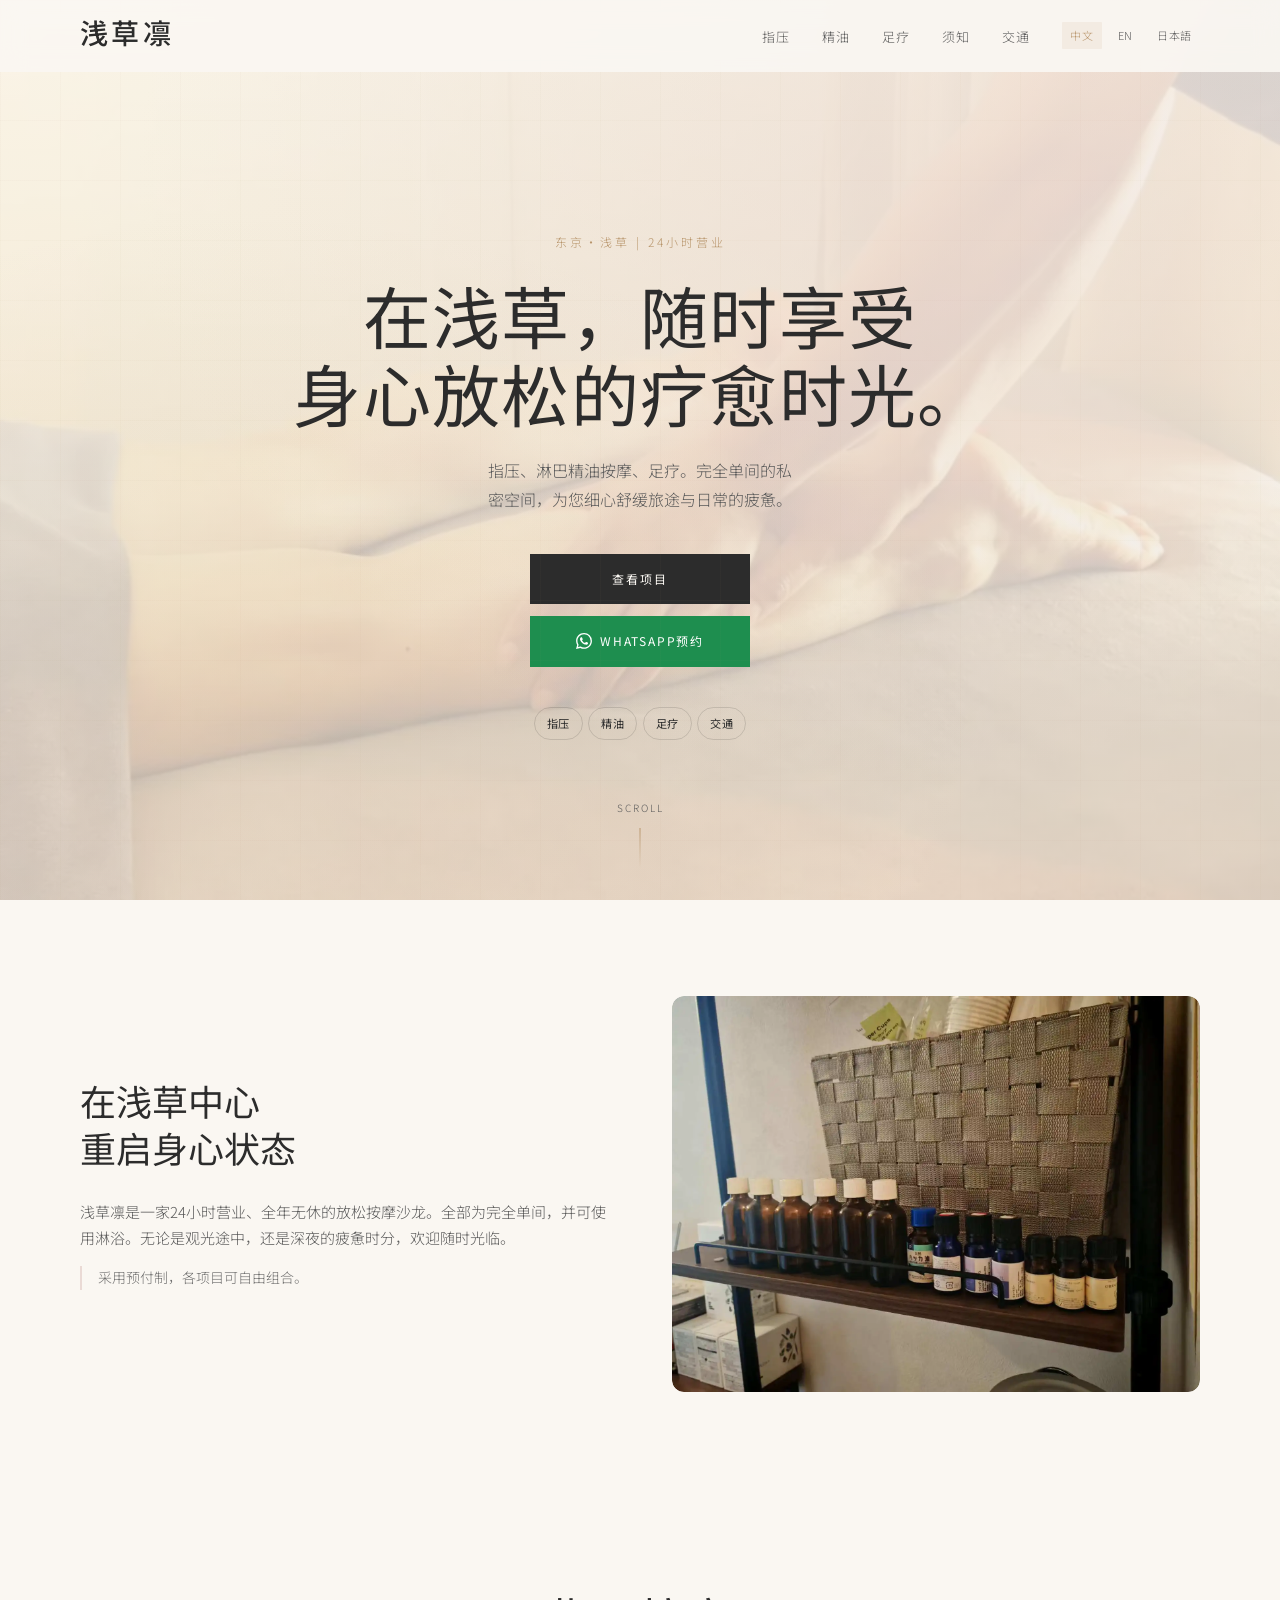
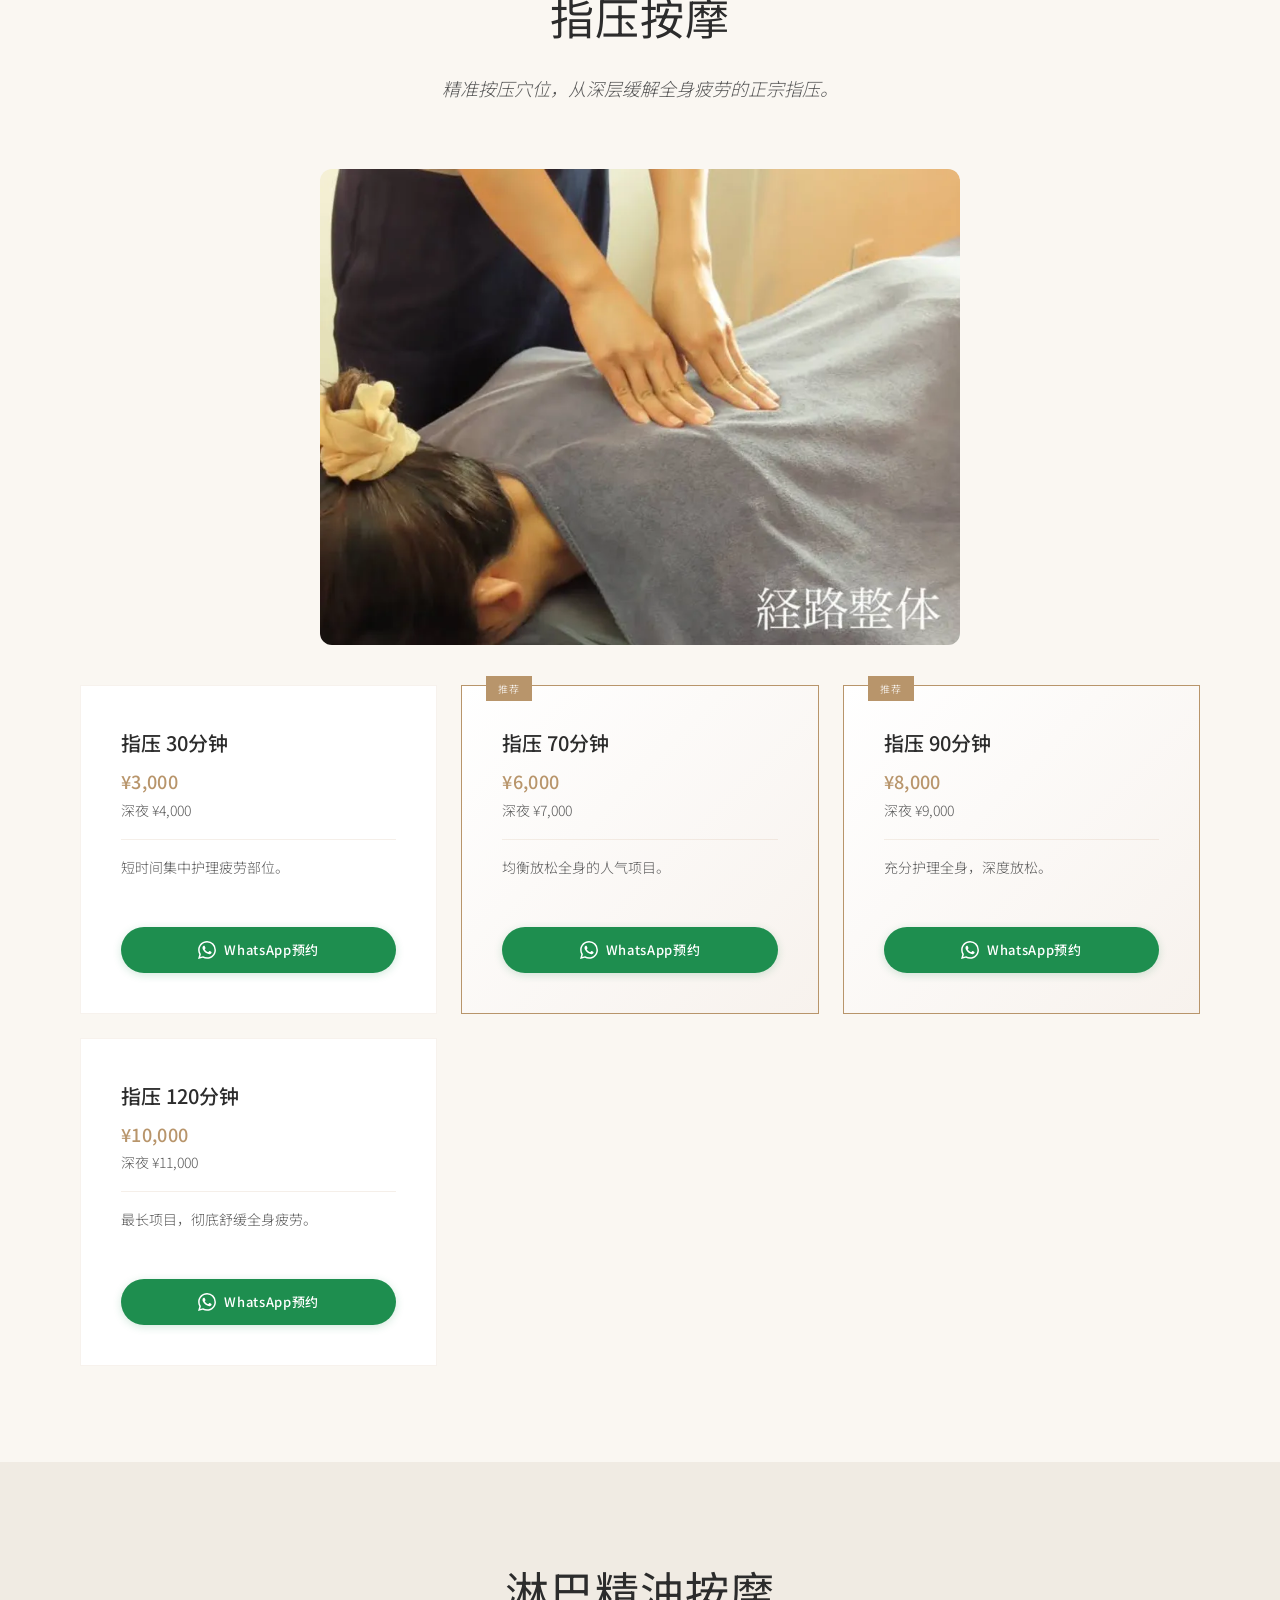
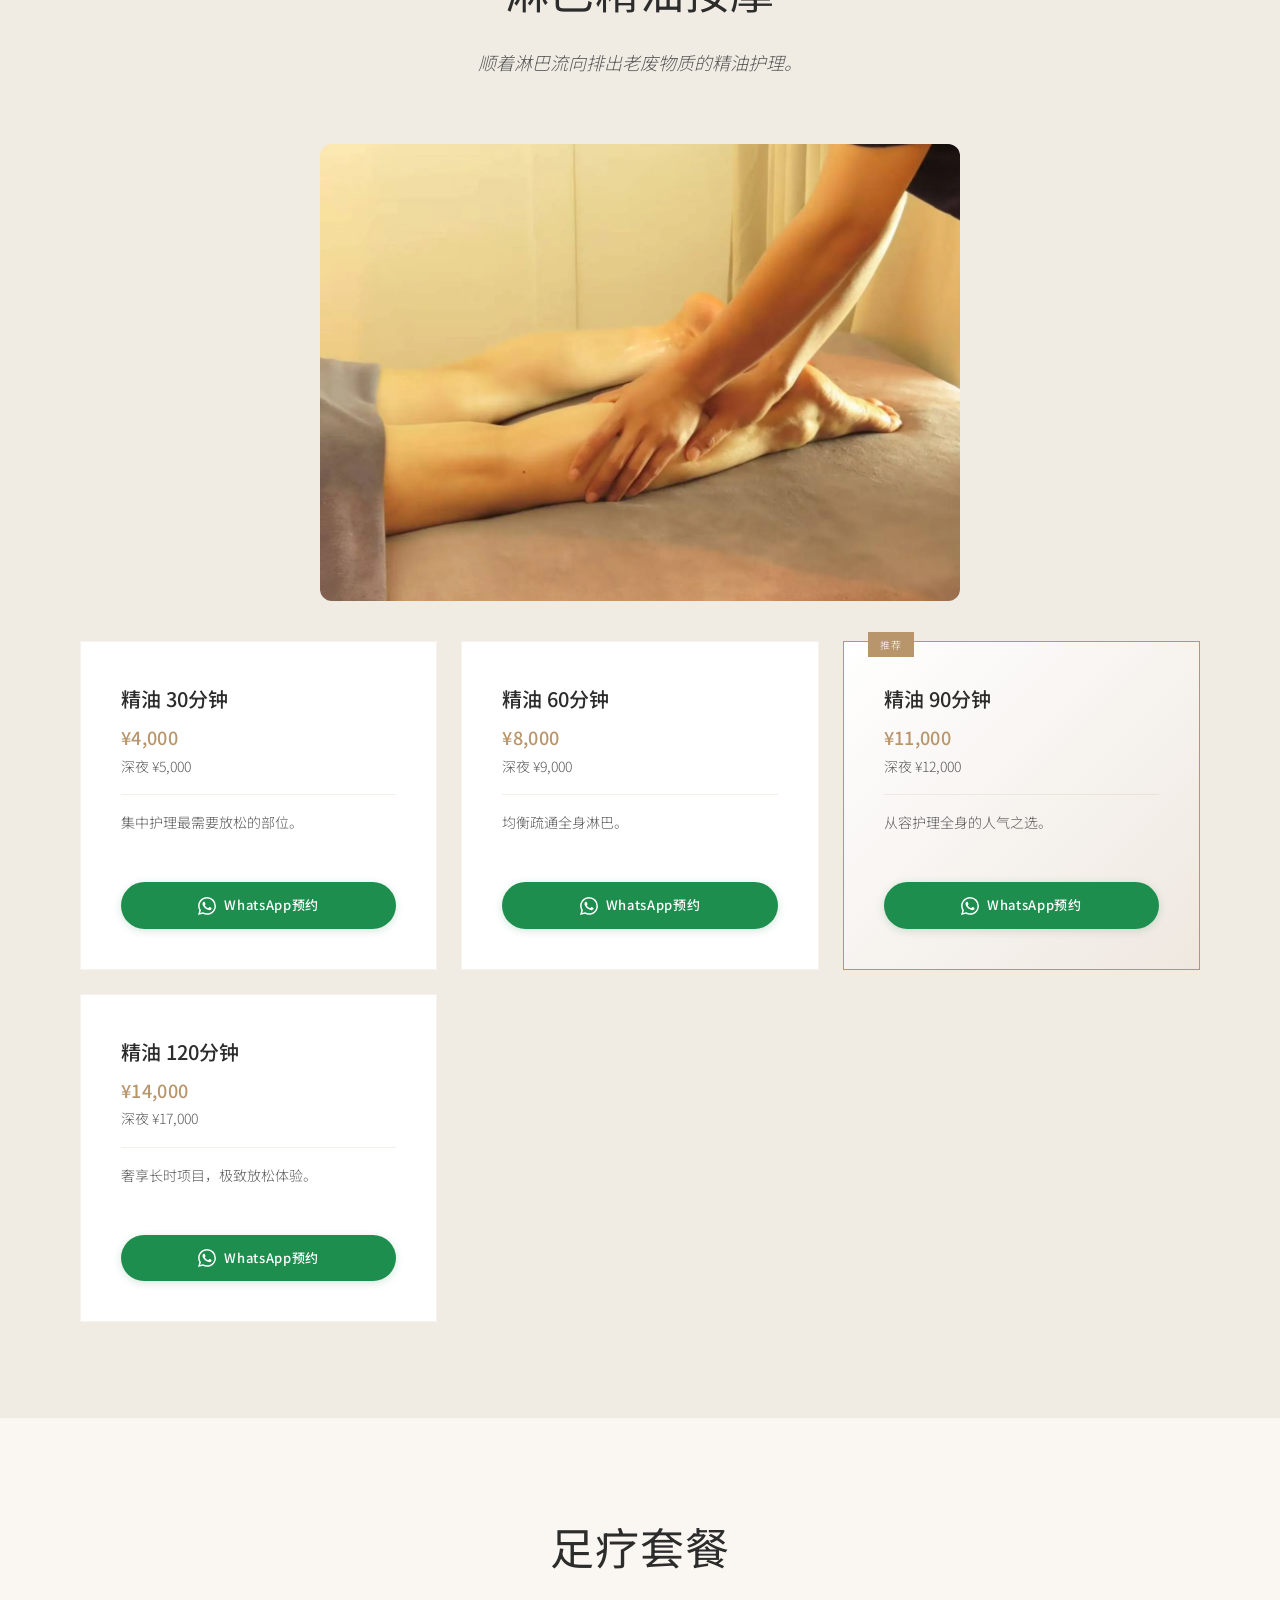
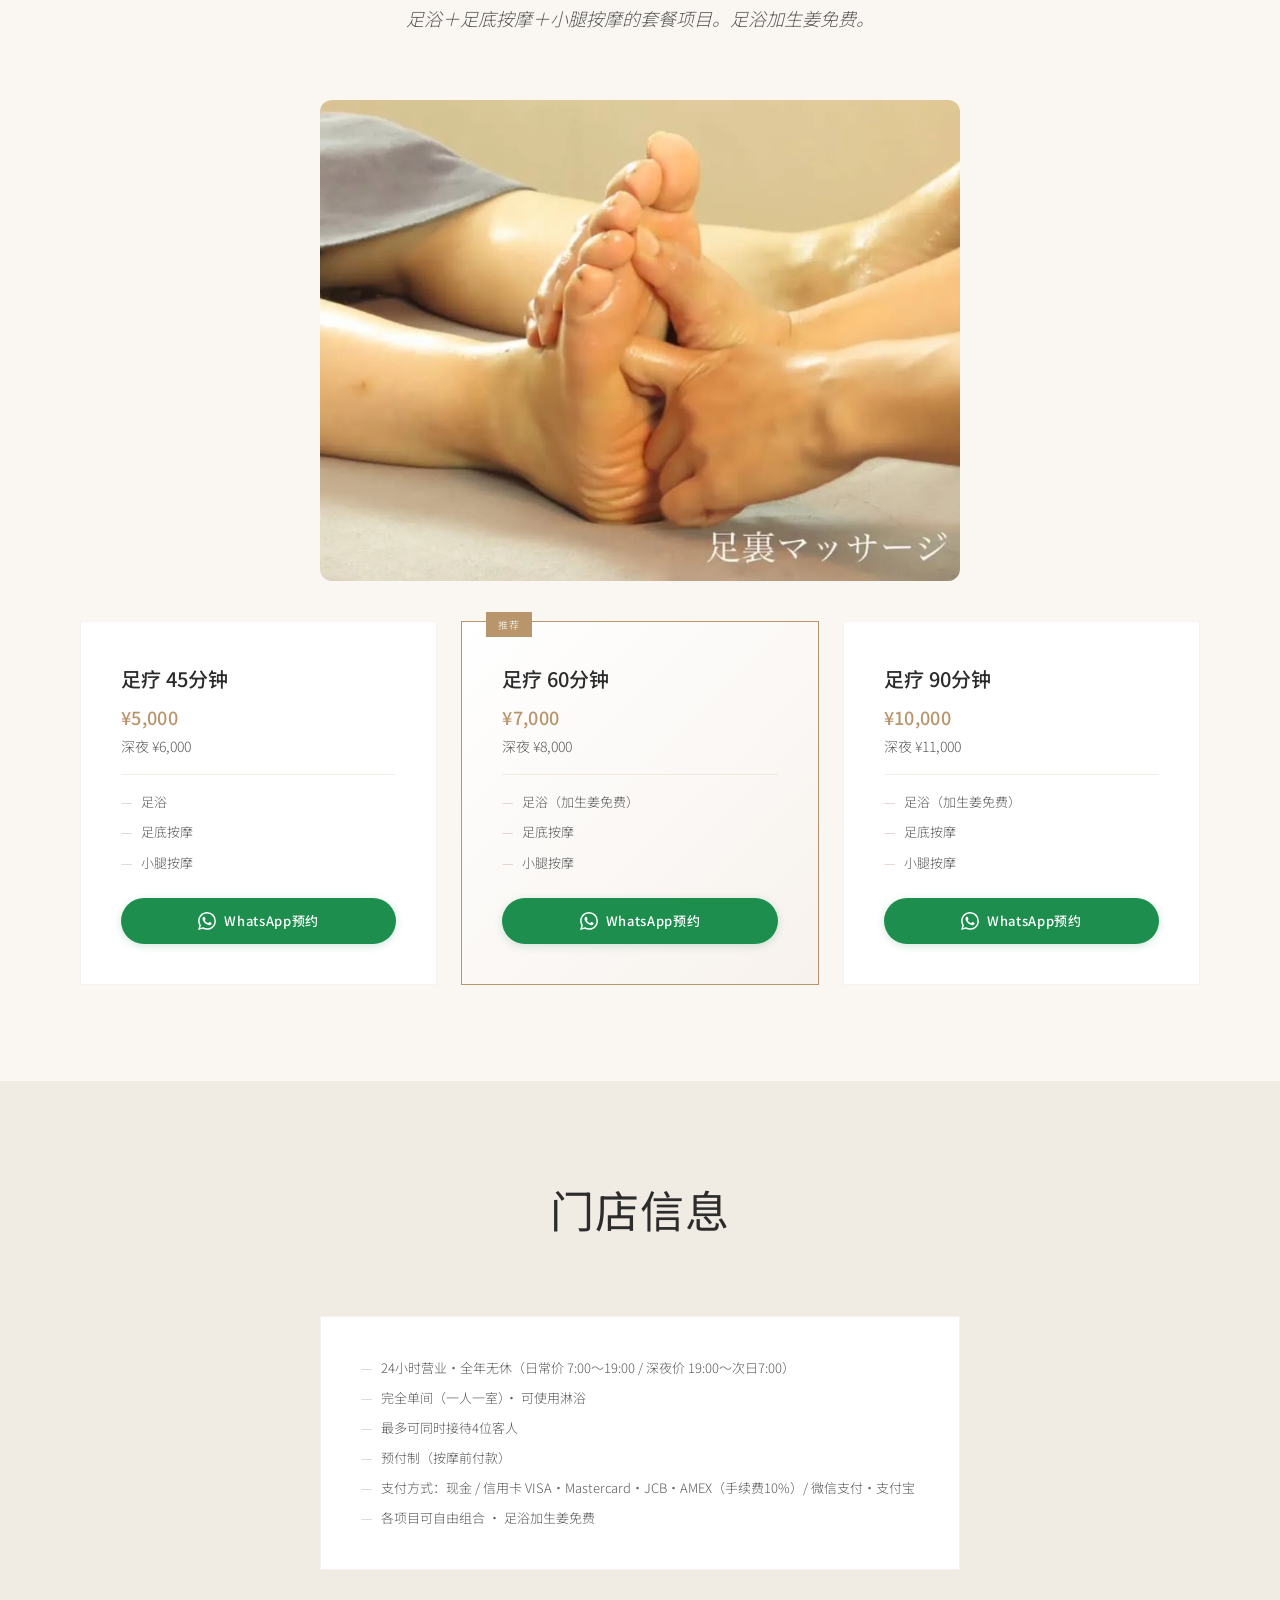
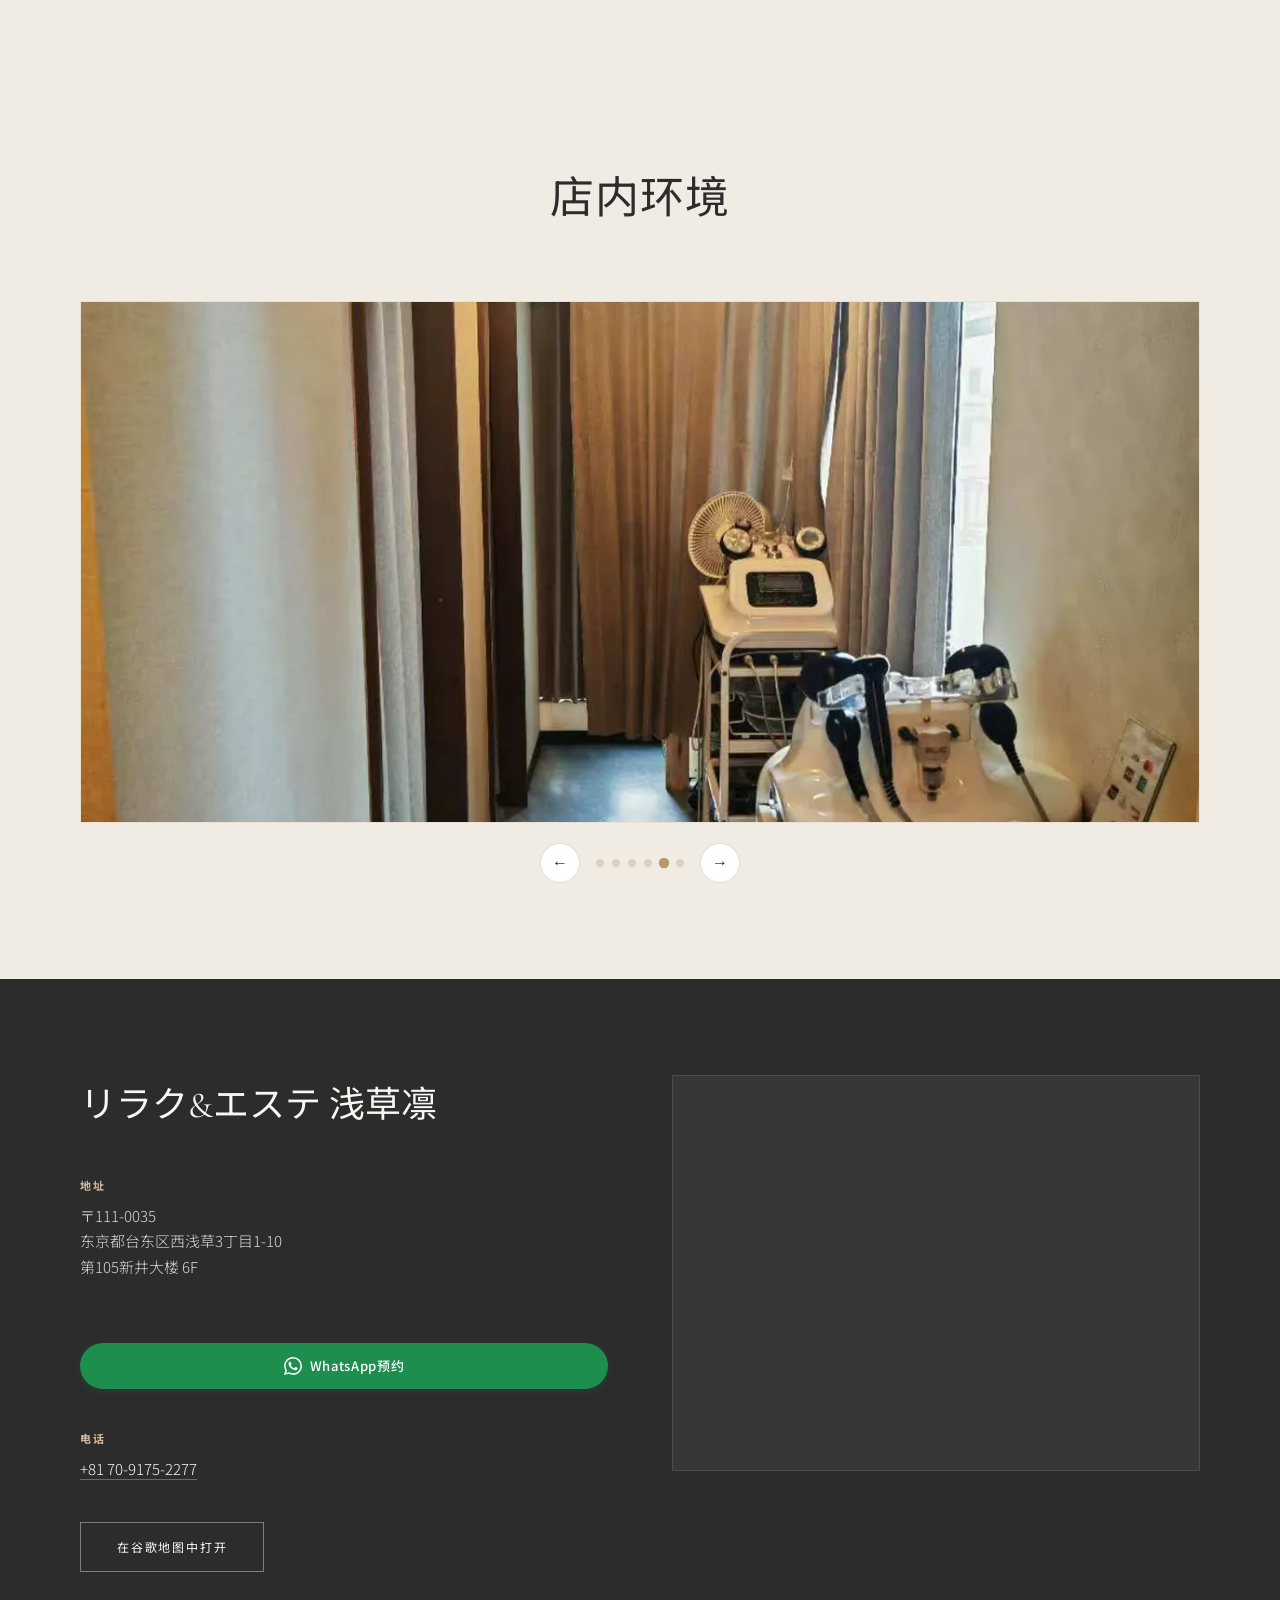
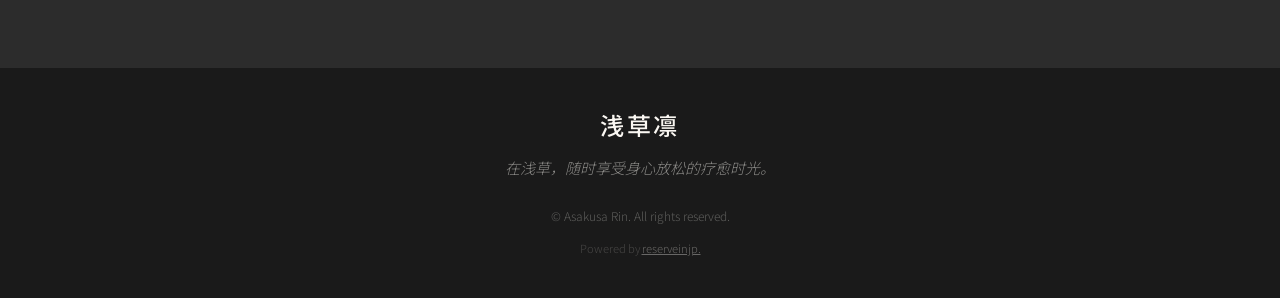
==== cn/index.html @ 01d7ff2f "Add service photos to course sections, rename gallery heading, balance text wrapping Co-Authored-By:" ====
<!DOCTYPE html>
<html lang="zh-CN">
<head>
  <meta charset="UTF-8">
  <meta name="viewport" content="width=device-width, initial-scale=1.0">
  <meta name="description" content="リラク&エステ 浅草凛 — 东京浅草24小时营业的放松按摩沙龙。指压、淋巴精油按摩、足疗。完全单间、可淋浴。">
  <title>浅草凛 | 东京浅草·24小时营业的按摩沙龙</title>
  <link rel="preconnect" href="https://fonts.googleapis.com">
  <link rel="preconnect" href="https://fonts.gstatic.com" crossorigin>
  <link href="https://fonts.googleapis.com/css2?family=Cormorant+Garamond:ital,wght@0,400;0,500;0,600;1,400&family=Noto+Sans+JP:wght@300;400;500&family=Noto+Sans+SC:wght@300;400;500&display=swap" rel="stylesheet">
  <link rel="stylesheet" href="../styles.css">
</head>
<body>
  <header class="header" id="header">
    <nav class="nav container">
      <a href="../landing.html" class="logo">浅草凛</a>
      <button class="nav-toggle" aria-label="打开菜单" aria-expanded="false">
        <span></span>
        <span></span>
      </button>
      <div class="nav-menu">
        <ul class="nav-links">
          <li><a href="#shiatsu">指压</a></li>
          <li><a href="#oil">精油</a></li>
          <li><a href="#foot">足疗</a></li>
          <li><a href="#info">须知</a></li>
          <li><a href="#visit">交通</a></li>
        </ul>
        <div class="lang-switch">
          <a href="../cn/" class="active">中文</a>
          <a href="../en/">EN</a>
          <a href="../jp/">日本語</a>
        </div>
      </div>
    </nav>
  </header>

  <main>
    <section class="hero">
      <div class="hero-carousel" id="heroCarousel">
        <div class="hero-slide active" style="background-image: url(../assets/images/service-oil.webp);"></div>
      </div>
      <div class="hero-grid-overlay"></div>
      <div class="hero-content container">
        <p class="hero-tag">东京·浅草 | 24小时营业</p>
        <h1>在浅草，随时享受<br>身心放松的疗愈时光。</h1>
        <p class="hero-sub">指压、淋巴精油按摩、足疗。完全单间的私密空间，为您细心舒缓旅途与日常的疲惫。</p>
        <div class="hero-cta">
          <a href="#shiatsu" class="btn btn-primary">查看项目</a>
          <a href="../booking.html" class="btn btn-whatsapp">
            <svg viewBox="0 0 24 24"><path d="M17.472 14.382c-.297-.149-1.758-.867-2.03-.967-.273-.099-.471-.148-.67.15-.197.297-.767.966-.94 1.164-.173.199-.347.223-.644.075-.297-.15-1.255-.463-2.39-1.475-.884-.788-1.48-1.761-1.653-2.059-.173-.297-.018-.458.13-.606.134-.133.298-.347.446-.52.149-.174.198-.298.298-.497.099-.198.05-.371-.025-.52-.075-.149-.669-1.612-.916-2.207-.242-.579-.487-.5-.669-.51-.173-.008-.371-.01-.57-.01-.198 0-.52.074-.792.372-.272.297-1.04 1.016-1.04 2.479 0 1.462 1.065 2.875 1.213 3.074.149.198 2.096 3.2 5.077 4.487.709.306 1.262.489 1.694.625.712.227 1.36.195 1.871.118.571-.085 1.758-.719 2.006-1.413.248-.694.248-1.289.173-1.413-.074-.124-.272-.198-.57-.347m-5.421 7.403h-.004a9.87 9.87 0 01-5.031-1.378l-.361-.214-3.741.982.998-3.648-.235-.374a9.86 9.86 0 01-1.51-5.26c.001-5.45 4.436-9.884 9.888-9.884 2.64 0 5.122 1.03 6.988 2.898a9.825 9.825 0 012.893 6.994c-.003 5.45-4.437 9.884-9.885 9.884m8.413-18.297A11.815 11.815 0 0012.05 0C5.495 0 .16 5.335.157 11.892c0 2.096.547 4.142 1.588 5.945L.057 24l6.305-1.654a11.882 11.882 0 005.683 1.448h.005c6.554 0 11.89-5.335 11.893-11.893a11.821 11.821 0 00-3.48-8.413Z"/></svg>
            WhatsApp预约
          </a>
        </div>
        <div class="hero-quick-nav">
          <a href="#shiatsu" class="hero-nav-pill">指压</a>
          <a href="#oil" class="hero-nav-pill">精油</a>
          <a href="#foot" class="hero-nav-pill">足疗</a>
          <a href="#visit" class="hero-nav-pill">交通</a>
        </div>
      </div>
      <div class="hero-scroll">
        <span>Scroll</span>
        <div class="scroll-line"></div>
      </div>
    </section>

    <section class="intro section">
      <div class="container intro-grid">
        <div class="intro-text">
          <h2>在浅草中心<br>重启身心状态</h2>
          <p>浅草凛是一家24小时营业、全年无休的放松按摩沙龙。全部为完全单间，并可使用淋浴。无论是观光途中，还是深夜的疲惫时分，欢迎随时光临。</p>
          <p class="intro-jp">采用预付制，各项目可自由组合。</p>
        </div>
        <div class="intro-features">
          <div class="intro-promo-image">
            <img src="../assets/images/interior-05.webp" alt="浅草凛 香薰精油" loading="lazy">
          </div>
        </div>
      </div>
    </section>

    <section class="services section" id="shiatsu">
      <div class="container">
        <header class="section-header">
          <h2>指压按摩</h2>
          <p class="section-sub">精准按压穴位，从深层缓解全身疲劳的正宗指压。</p>
        </header>
        <div class="service-photo">
          <img src="../assets/images/service-shiatsu.webp" alt="浅草凛 指压按摩" loading="lazy">
        </div>
        <div class="service-grid">
          <article class="service-card">
            <div class="service-card-header">
              <h3>指压 30分钟</h3>
              <div class="price-group">
                <p class="price">¥3,000</p>
                <p class="price-sub">深夜 ¥4,000</p>
              </div>
            </div>
            <p class="service-desc">短时间集中护理疲劳部位。</p>
            <a href="../booking.html?service=Shiatsu%2030%20min" class="btn-booking">
              <svg viewBox="0 0 24 24" width="18" height="18"><path d="M17.472 14.382c-.297-.149-1.758-.867-2.03-.967-.273-.099-.471-.148-.67.15-.197.297-.767.966-.94 1.164-.173.199-.347.223-.644.075-.297-.15-1.255-.463-2.39-1.475-.884-.788-1.48-1.761-1.653-2.059-.173-.297-.018-.458.13-.606.134-.133.298-.347.446-.52.149-.174.198-.298.298-.497.099-.198.05-.371-.025-.52-.075-.149-.669-1.612-.916-2.207-.242-.579-.487-.5-.669-.51-.173-.008-.371-.01-.57-.01-.198 0-.52.074-.792.372-.272.297-1.04 1.016-1.04 2.479 0 1.462 1.065 2.875 1.213 3.074.149.198 2.096 3.2 5.077 4.487.709.306 1.262.489 1.694.625.712.227 1.36.195 1.871.118.571-.085 1.758-.719 2.006-1.413.248-.694.248-1.289.173-1.413-.074-.124-.272-.198-.57-.347m-5.421 7.403h-.004a9.87 9.87 0 01-5.031-1.378l-.361-.214-3.741.982.998-3.648-.235-.374a9.86 9.86 0 01-1.51-5.26c.001-5.45 4.436-9.884 9.888-9.884 2.64 0 5.122 1.03 6.988 2.898a9.825 9.825 0 012.893 6.994c-.003 5.45-4.437 9.884-9.885 9.884m8.413-18.297A11.815 11.815 0 0012.05 0C5.495 0 .16 5.335.157 11.892c0 2.096.547 4.142 1.588 5.945L.057 24l6.305-1.654a11.882 11.882 0 005.683 1.448h.005c6.554 0 11.89-5.335 11.893-11.893a11.821 11.821 0 00-3.48-8.413Z" fill="currentColor"/></svg>
              WhatsApp预约
            </a>
          </article>
          <article class="service-card featured">
            <span class="badge">推荐</span>
            <div class="service-card-header">
              <h3>指压 70分钟</h3>
              <div class="price-group">
                <p class="price">¥6,000</p>
                <p class="price-sub">深夜 ¥7,000</p>
              </div>
            </div>
            <p class="service-desc">均衡放松全身的人气项目。</p>
            <a href="../booking.html?service=Shiatsu%2070%20min" class="btn-booking">
              <svg viewBox="0 0 24 24" width="18" height="18"><path d="M17.472 14.382c-.297-.149-1.758-.867-2.03-.967-.273-.099-.471-.148-.67.15-.197.297-.767.966-.94 1.164-.173.199-.347.223-.644.075-.297-.15-1.255-.463-2.39-1.475-.884-.788-1.48-1.761-1.653-2.059-.173-.297-.018-.458.13-.606.134-.133.298-.347.446-.52.149-.174.198-.298.298-.497.099-.198.05-.371-.025-.52-.075-.149-.669-1.612-.916-2.207-.242-.579-.487-.5-.669-.51-.173-.008-.371-.01-.57-.01-.198 0-.52.074-.792.372-.272.297-1.04 1.016-1.04 2.479 0 1.462 1.065 2.875 1.213 3.074.149.198 2.096 3.2 5.077 4.487.709.306 1.262.489 1.694.625.712.227 1.36.195 1.871.118.571-.085 1.758-.719 2.006-1.413.248-.694.248-1.289.173-1.413-.074-.124-.272-.198-.57-.347m-5.421 7.403h-.004a9.87 9.87 0 01-5.031-1.378l-.361-.214-3.741.982.998-3.648-.235-.374a9.86 9.86 0 01-1.51-5.26c.001-5.45 4.436-9.884 9.888-9.884 2.64 0 5.122 1.03 6.988 2.898a9.825 9.825 0 012.893 6.994c-.003 5.45-4.437 9.884-9.885 9.884m8.413-18.297A11.815 11.815 0 0012.05 0C5.495 0 .16 5.335.157 11.892c0 2.096.547 4.142 1.588 5.945L.057 24l6.305-1.654a11.882 11.882 0 005.683 1.448h.005c6.554 0 11.89-5.335 11.893-11.893a11.821 11.821 0 00-3.48-8.413Z" fill="currentColor"/></svg>
              WhatsApp预约
            </a>
          </article>
          <article class="service-card featured">
            <span class="badge">推荐</span>
            <div class="service-card-header">
              <h3>指压 90分钟</h3>
              <div class="price-group">
                <p class="price">¥8,000</p>
                <p class="price-sub">深夜 ¥9,000</p>
              </div>
            </div>
            <p class="service-desc">充分护理全身，深度放松。</p>
            <a href="../booking.html?service=Shiatsu%2090%20min" class="btn-booking">
              <svg viewBox="0 0 24 24" width="18" height="18"><path d="M17.472 14.382c-.297-.149-1.758-.867-2.03-.967-.273-.099-.471-.148-.67.15-.197.297-.767.966-.94 1.164-.173.199-.347.223-.644.075-.297-.15-1.255-.463-2.39-1.475-.884-.788-1.48-1.761-1.653-2.059-.173-.297-.018-.458.13-.606.134-.133.298-.347.446-.52.149-.174.198-.298.298-.497.099-.198.05-.371-.025-.52-.075-.149-.669-1.612-.916-2.207-.242-.579-.487-.5-.669-.51-.173-.008-.371-.01-.57-.01-.198 0-.52.074-.792.372-.272.297-1.04 1.016-1.04 2.479 0 1.462 1.065 2.875 1.213 3.074.149.198 2.096 3.2 5.077 4.487.709.306 1.262.489 1.694.625.712.227 1.36.195 1.871.118.571-.085 1.758-.719 2.006-1.413.248-.694.248-1.289.173-1.413-.074-.124-.272-.198-.57-.347m-5.421 7.403h-.004a9.87 9.87 0 01-5.031-1.378l-.361-.214-3.741.982.998-3.648-.235-.374a9.86 9.86 0 01-1.51-5.26c.001-5.45 4.436-9.884 9.888-9.884 2.64 0 5.122 1.03 6.988 2.898a9.825 9.825 0 012.893 6.994c-.003 5.45-4.437 9.884-9.885 9.884m8.413-18.297A11.815 11.815 0 0012.05 0C5.495 0 .16 5.335.157 11.892c0 2.096.547 4.142 1.588 5.945L.057 24l6.305-1.654a11.882 11.882 0 005.683 1.448h.005c6.554 0 11.89-5.335 11.893-11.893a11.821 11.821 0 00-3.48-8.413Z" fill="currentColor"/></svg>
              WhatsApp预约
            </a>
          </article>
          <article class="service-card">
            <div class="service-card-header">
              <h3>指压 120分钟</h3>
              <div class="price-group">
                <p class="price">¥10,000</p>
                <p class="price-sub">深夜 ¥11,000</p>
              </div>
            </div>
            <p class="service-desc">最长项目，彻底舒缓全身疲劳。</p>
            <a href="../booking.html?service=Shiatsu%20120%20min" class="btn-booking">
              <svg viewBox="0 0 24 24" width="18" height="18"><path d="M17.472 14.382c-.297-.149-1.758-.867-2.03-.967-.273-.099-.471-.148-.67.15-.197.297-.767.966-.94 1.164-.173.199-.347.223-.644.075-.297-.15-1.255-.463-2.39-1.475-.884-.788-1.48-1.761-1.653-2.059-.173-.297-.018-.458.13-.606.134-.133.298-.347.446-.52.149-.174.198-.298.298-.497.099-.198.05-.371-.025-.52-.075-.149-.669-1.612-.916-2.207-.242-.579-.487-.5-.669-.51-.173-.008-.371-.01-.57-.01-.198 0-.52.074-.792.372-.272.297-1.04 1.016-1.04 2.479 0 1.462 1.065 2.875 1.213 3.074.149.198 2.096 3.2 5.077 4.487.709.306 1.262.489 1.694.625.712.227 1.36.195 1.871.118.571-.085 1.758-.719 2.006-1.413.248-.694.248-1.289.173-1.413-.074-.124-.272-.198-.57-.347m-5.421 7.403h-.004a9.87 9.87 0 01-5.031-1.378l-.361-.214-3.741.982.998-3.648-.235-.374a9.86 9.86 0 01-1.51-5.26c.001-5.45 4.436-9.884 9.888-9.884 2.64 0 5.122 1.03 6.988 2.898a9.825 9.825 0 012.893 6.994c-.003 5.45-4.437 9.884-9.885 9.884m8.413-18.297A11.815 11.815 0 0012.05 0C5.495 0 .16 5.335.157 11.892c0 2.096.547 4.142 1.588 5.945L.057 24l6.305-1.654a11.882 11.882 0 005.683 1.448h.005c6.554 0 11.89-5.335 11.893-11.893a11.821 11.821 0 00-3.48-8.413Z" fill="currentColor"/></svg>
              WhatsApp预约
            </a>
          </article>
        </div>
      </div>
    </section>

    <section class="services section section-alt" id="oil">
      <div class="container">
        <header class="section-header">
          <h2>淋巴精油按摩</h2>
          <p class="section-sub">顺着淋巴流向排出老废物质的精油护理。</p>
        </header>
        <div class="service-photo">
          <img src="../assets/images/service-oil.webp" alt="浅草凛 淋巴精油按摩" loading="lazy">
        </div>
        <div class="service-grid">
          <article class="service-card">
            <div class="service-card-header">
              <h3>精油 30分钟</h3>
              <div class="price-group">
                <p class="price">¥4,000</p>
                <p class="price-sub">深夜 ¥5,000</p>
              </div>
            </div>
            <p class="service-desc">集中护理最需要放松的部位。</p>
            <a href="../booking.html?service=Lymphatic%20Oil%2030%20min" class="btn-booking">
              <svg viewBox="0 0 24 24" width="18" height="18"><path d="M17.472 14.382c-.297-.149-1.758-.867-2.03-.967-.273-.099-.471-.148-.67.15-.197.297-.767.966-.94 1.164-.173.199-.347.223-.644.075-.297-.15-1.255-.463-2.39-1.475-.884-.788-1.48-1.761-1.653-2.059-.173-.297-.018-.458.13-.606.134-.133.298-.347.446-.52.149-.174.198-.298.298-.497.099-.198.05-.371-.025-.52-.075-.149-.669-1.612-.916-2.207-.242-.579-.487-.5-.669-.51-.173-.008-.371-.01-.57-.01-.198 0-.52.074-.792.372-.272.297-1.04 1.016-1.04 2.479 0 1.462 1.065 2.875 1.213 3.074.149.198 2.096 3.2 5.077 4.487.709.306 1.262.489 1.694.625.712.227 1.36.195 1.871.118.571-.085 1.758-.719 2.006-1.413.248-.694.248-1.289.173-1.413-.074-.124-.272-.198-.57-.347m-5.421 7.403h-.004a9.87 9.87 0 01-5.031-1.378l-.361-.214-3.741.982.998-3.648-.235-.374a9.86 9.86 0 01-1.51-5.26c.001-5.45 4.436-9.884 9.888-9.884 2.64 0 5.122 1.03 6.988 2.898a9.825 9.825 0 012.893 6.994c-.003 5.45-4.437 9.884-9.885 9.884m8.413-18.297A11.815 11.815 0 0012.05 0C5.495 0 .16 5.335.157 11.892c0 2.096.547 4.142 1.588 5.945L.057 24l6.305-1.654a11.882 11.882 0 005.683 1.448h.005c6.554 0 11.89-5.335 11.893-11.893a11.821 11.821 0 00-3.48-8.413Z" fill="currentColor"/></svg>
              WhatsApp预约
            </a>
          </article>
          <article class="service-card">
            <div class="service-card-header">
              <h3>精油 60分钟</h3>
              <div class="price-group">
                <p class="price">¥8,000</p>
                <p class="price-sub">深夜 ¥9,000</p>
              </div>
            </div>
            <p class="service-desc">均衡疏通全身淋巴。</p>
            <a href="../booking.html?service=Lymphatic%20Oil%2060%20min" class="btn-booking">
              <svg viewBox="0 0 24 24" width="18" height="18"><path d="M17.472 14.382c-.297-.149-1.758-.867-2.03-.967-.273-.099-.471-.148-.67.15-.197.297-.767.966-.94 1.164-.173.199-.347.223-.644.075-.297-.15-1.255-.463-2.39-1.475-.884-.788-1.48-1.761-1.653-2.059-.173-.297-.018-.458.13-.606.134-.133.298-.347.446-.52.149-.174.198-.298.298-.497.099-.198.05-.371-.025-.52-.075-.149-.669-1.612-.916-2.207-.242-.579-.487-.5-.669-.51-.173-.008-.371-.01-.57-.01-.198 0-.52.074-.792.372-.272.297-1.04 1.016-1.04 2.479 0 1.462 1.065 2.875 1.213 3.074.149.198 2.096 3.2 5.077 4.487.709.306 1.262.489 1.694.625.712.227 1.36.195 1.871.118.571-.085 1.758-.719 2.006-1.413.248-.694.248-1.289.173-1.413-.074-.124-.272-.198-.57-.347m-5.421 7.403h-.004a9.87 9.87 0 01-5.031-1.378l-.361-.214-3.741.982.998-3.648-.235-.374a9.86 9.86 0 01-1.51-5.26c.001-5.45 4.436-9.884 9.888-9.884 2.64 0 5.122 1.03 6.988 2.898a9.825 9.825 0 012.893 6.994c-.003 5.45-4.437 9.884-9.885 9.884m8.413-18.297A11.815 11.815 0 0012.05 0C5.495 0 .16 5.335.157 11.892c0 2.096.547 4.142 1.588 5.945L.057 24l6.305-1.654a11.882 11.882 0 005.683 1.448h.005c6.554 0 11.89-5.335 11.893-11.893a11.821 11.821 0 00-3.48-8.413Z" fill="currentColor"/></svg>
              WhatsApp预约
            </a>
          </article>
          <article class="service-card featured">
            <span class="badge">推荐</span>
            <div class="service-card-header">
              <h3>精油 90分钟</h3>
              <div class="price-group">
                <p class="price">¥11,000</p>
                <p class="price-sub">深夜 ¥12,000</p>
              </div>
            </div>
            <p class="service-desc">从容护理全身的人气之选。</p>
            <a href="../booking.html?service=Lymphatic%20Oil%2090%20min" class="btn-booking">
              <svg viewBox="0 0 24 24" width="18" height="18"><path d="M17.472 14.382c-.297-.149-1.758-.867-2.03-.967-.273-.099-.471-.148-.67.15-.197.297-.767.966-.94 1.164-.173.199-.347.223-.644.075-.297-.15-1.255-.463-2.39-1.475-.884-.788-1.48-1.761-1.653-2.059-.173-.297-.018-.458.13-.606.134-.133.298-.347.446-.52.149-.174.198-.298.298-.497.099-.198.05-.371-.025-.52-.075-.149-.669-1.612-.916-2.207-.242-.579-.487-.5-.669-.51-.173-.008-.371-.01-.57-.01-.198 0-.52.074-.792.372-.272.297-1.04 1.016-1.04 2.479 0 1.462 1.065 2.875 1.213 3.074.149.198 2.096 3.2 5.077 4.487.709.306 1.262.489 1.694.625.712.227 1.36.195 1.871.118.571-.085 1.758-.719 2.006-1.413.248-.694.248-1.289.173-1.413-.074-.124-.272-.198-.57-.347m-5.421 7.403h-.004a9.87 9.87 0 01-5.031-1.378l-.361-.214-3.741.982.998-3.648-.235-.374a9.86 9.86 0 01-1.51-5.26c.001-5.45 4.436-9.884 9.888-9.884 2.64 0 5.122 1.03 6.988 2.898a9.825 9.825 0 012.893 6.994c-.003 5.45-4.437 9.884-9.885 9.884m8.413-18.297A11.815 11.815 0 0012.05 0C5.495 0 .16 5.335.157 11.892c0 2.096.547 4.142 1.588 5.945L.057 24l6.305-1.654a11.882 11.882 0 005.683 1.448h.005c6.554 0 11.89-5.335 11.893-11.893a11.821 11.821 0 00-3.48-8.413Z" fill="currentColor"/></svg>
              WhatsApp预约
            </a>
          </article>
          <article class="service-card">
            <div class="service-card-header">
              <h3>精油 120分钟</h3>
              <div class="price-group">
                <p class="price">¥14,000</p>
                <p class="price-sub">深夜 ¥17,000</p>
              </div>
            </div>
            <p class="service-desc">奢享长时项目，极致放松体验。</p>
            <a href="../booking.html?service=Lymphatic%20Oil%20120%20min" class="btn-booking">
              <svg viewBox="0 0 24 24" width="18" height="18"><path d="M17.472 14.382c-.297-.149-1.758-.867-2.03-.967-.273-.099-.471-.148-.67.15-.197.297-.767.966-.94 1.164-.173.199-.347.223-.644.075-.297-.15-1.255-.463-2.39-1.475-.884-.788-1.48-1.761-1.653-2.059-.173-.297-.018-.458.13-.606.134-.133.298-.347.446-.52.149-.174.198-.298.298-.497.099-.198.05-.371-.025-.52-.075-.149-.669-1.612-.916-2.207-.242-.579-.487-.5-.669-.51-.173-.008-.371-.01-.57-.01-.198 0-.52.074-.792.372-.272.297-1.04 1.016-1.04 2.479 0 1.462 1.065 2.875 1.213 3.074.149.198 2.096 3.2 5.077 4.487.709.306 1.262.489 1.694.625.712.227 1.36.195 1.871.118.571-.085 1.758-.719 2.006-1.413.248-.694.248-1.289.173-1.413-.074-.124-.272-.198-.57-.347m-5.421 7.403h-.004a9.87 9.87 0 01-5.031-1.378l-.361-.214-3.741.982.998-3.648-.235-.374a9.86 9.86 0 01-1.51-5.26c.001-5.45 4.436-9.884 9.888-9.884 2.64 0 5.122 1.03 6.988 2.898a9.825 9.825 0 012.893 6.994c-.003 5.45-4.437 9.884-9.885 9.884m8.413-18.297A11.815 11.815 0 0012.05 0C5.495 0 .16 5.335.157 11.892c0 2.096.547 4.142 1.588 5.945L.057 24l6.305-1.654a11.882 11.882 0 005.683 1.448h.005c6.554 0 11.89-5.335 11.893-11.893a11.821 11.821 0 00-3.48-8.413Z" fill="currentColor"/></svg>
              WhatsApp预约
            </a>
          </article>
        </div>
      </div>
    </section>

    <section class="services section" id="foot">
      <div class="container">
        <header class="section-header">
          <h2>足疗套餐</h2>
          <p class="section-sub">足浴＋足底按摩＋小腿按摩的套餐项目。足浴加生姜免费。</p>
        </header>
        <div class="service-photo">
          <img src="../assets/images/service-foot.webp" alt="浅草凛 足疗" loading="lazy">
        </div>
        <div class="service-grid">
          <article class="service-card">
            <div class="service-card-header">
              <h3>足疗 45分钟</h3>
              <div class="price-group">
                <p class="price">¥5,000</p>
                <p class="price-sub">深夜 ¥6,000</p>
              </div>
            </div>
            <ul class="includes">
              <li>足浴</li>
              <li>足底按摩</li>
              <li>小腿按摩</li>
            </ul>
            <a href="../booking.html?service=Foot%20Course%2045%20min" class="btn-booking">
              <svg viewBox="0 0 24 24" width="18" height="18"><path d="M17.472 14.382c-.297-.149-1.758-.867-2.03-.967-.273-.099-.471-.148-.67.15-.197.297-.767.966-.94 1.164-.173.199-.347.223-.644.075-.297-.15-1.255-.463-2.39-1.475-.884-.788-1.48-1.761-1.653-2.059-.173-.297-.018-.458.13-.606.134-.133.298-.347.446-.52.149-.174.198-.298.298-.497.099-.198.05-.371-.025-.52-.075-.149-.669-1.612-.916-2.207-.242-.579-.487-.5-.669-.51-.173-.008-.371-.01-.57-.01-.198 0-.52.074-.792.372-.272.297-1.04 1.016-1.04 2.479 0 1.462 1.065 2.875 1.213 3.074.149.198 2.096 3.2 5.077 4.487.709.306 1.262.489 1.694.625.712.227 1.36.195 1.871.118.571-.085 1.758-.719 2.006-1.413.248-.694.248-1.289.173-1.413-.074-.124-.272-.198-.57-.347m-5.421 7.403h-.004a9.87 9.87 0 01-5.031-1.378l-.361-.214-3.741.982.998-3.648-.235-.374a9.86 9.86 0 01-1.51-5.26c.001-5.45 4.436-9.884 9.888-9.884 2.64 0 5.122 1.03 6.988 2.898a9.825 9.825 0 012.893 6.994c-.003 5.45-4.437 9.884-9.885 9.884m8.413-18.297A11.815 11.815 0 0012.05 0C5.495 0 .16 5.335.157 11.892c0 2.096.547 4.142 1.588 5.945L.057 24l6.305-1.654a11.882 11.882 0 005.683 1.448h.005c6.554 0 11.89-5.335 11.893-11.893a11.821 11.821 0 00-3.48-8.413Z" fill="currentColor"/></svg>
              WhatsApp预约
            </a>
          </article>
          <article class="service-card featured">
            <span class="badge">推荐</span>
            <div class="service-card-header">
              <h3>足疗 60分钟</h3>
              <div class="price-group">
                <p class="price">¥7,000</p>
                <p class="price-sub">深夜 ¥8,000</p>
              </div>
            </div>
            <ul class="includes">
              <li>足浴（加生姜免费）</li>
              <li>足底按摩</li>
              <li>小腿按摩</li>
            </ul>
            <a href="../booking.html?service=Foot%20Course%2060%20min" class="btn-booking">
              <svg viewBox="0 0 24 24" width="18" height="18"><path d="M17.472 14.382c-.297-.149-1.758-.867-2.03-.967-.273-.099-.471-.148-.67.15-.197.297-.767.966-.94 1.164-.173.199-.347.223-.644.075-.297-.15-1.255-.463-2.39-1.475-.884-.788-1.48-1.761-1.653-2.059-.173-.297-.018-.458.13-.606.134-.133.298-.347.446-.52.149-.174.198-.298.298-.497.099-.198.05-.371-.025-.52-.075-.149-.669-1.612-.916-2.207-.242-.579-.487-.5-.669-.51-.173-.008-.371-.01-.57-.01-.198 0-.52.074-.792.372-.272.297-1.04 1.016-1.04 2.479 0 1.462 1.065 2.875 1.213 3.074.149.198 2.096 3.2 5.077 4.487.709.306 1.262.489 1.694.625.712.227 1.36.195 1.871.118.571-.085 1.758-.719 2.006-1.413.248-.694.248-1.289.173-1.413-.074-.124-.272-.198-.57-.347m-5.421 7.403h-.004a9.87 9.87 0 01-5.031-1.378l-.361-.214-3.741.982.998-3.648-.235-.374a9.86 9.86 0 01-1.51-5.26c.001-5.45 4.436-9.884 9.888-9.884 2.64 0 5.122 1.03 6.988 2.898a9.825 9.825 0 012.893 6.994c-.003 5.45-4.437 9.884-9.885 9.884m8.413-18.297A11.815 11.815 0 0012.05 0C5.495 0 .16 5.335.157 11.892c0 2.096.547 4.142 1.588 5.945L.057 24l6.305-1.654a11.882 11.882 0 005.683 1.448h.005c6.554 0 11.89-5.335 11.893-11.893a11.821 11.821 0 00-3.48-8.413Z" fill="currentColor"/></svg>
              WhatsApp预约
            </a>
          </article>
          <article class="service-card">
            <div class="service-card-header">
              <h3>足疗 90分钟</h3>
              <div class="price-group">
                <p class="price">¥10,000</p>
                <p class="price-sub">深夜 ¥11,000</p>
              </div>
            </div>
            <ul class="includes">
              <li>足浴（加生姜免费）</li>
              <li>足底按摩</li>
              <li>小腿按摩</li>
            </ul>
            <a href="../booking.html?service=Foot%20Course%2090%20min" class="btn-booking">
              <svg viewBox="0 0 24 24" width="18" height="18"><path d="M17.472 14.382c-.297-.149-1.758-.867-2.03-.967-.273-.099-.471-.148-.67.15-.197.297-.767.966-.94 1.164-.173.199-.347.223-.644.075-.297-.15-1.255-.463-2.39-1.475-.884-.788-1.48-1.761-1.653-2.059-.173-.297-.018-.458.13-.606.134-.133.298-.347.446-.52.149-.174.198-.298.298-.497.099-.198.05-.371-.025-.52-.075-.149-.669-1.612-.916-2.207-.242-.579-.487-.5-.669-.51-.173-.008-.371-.01-.57-.01-.198 0-.52.074-.792.372-.272.297-1.04 1.016-1.04 2.479 0 1.462 1.065 2.875 1.213 3.074.149.198 2.096 3.2 5.077 4.487.709.306 1.262.489 1.694.625.712.227 1.36.195 1.871.118.571-.085 1.758-.719 2.006-1.413.248-.694.248-1.289.173-1.413-.074-.124-.272-.198-.57-.347m-5.421 7.403h-.004a9.87 9.87 0 01-5.031-1.378l-.361-.214-3.741.982.998-3.648-.235-.374a9.86 9.86 0 01-1.51-5.26c.001-5.45 4.436-9.884 9.888-9.884 2.64 0 5.122 1.03 6.988 2.898a9.825 9.825 0 012.893 6.994c-.003 5.45-4.437 9.884-9.885 9.884m8.413-18.297A11.815 11.815 0 0012.05 0C5.495 0 .16 5.335.157 11.892c0 2.096.547 4.142 1.588 5.945L.057 24l6.305-1.654a11.882 11.882 0 005.683 1.448h.005c6.554 0 11.89-5.335 11.893-11.893a11.821 11.821 0 00-3.48-8.413Z" fill="currentColor"/></svg>
              WhatsApp预约
            </a>
          </article>
        </div>
      </div>
    </section>

    <section class="services section section-alt" id="info">
      <div class="container">
        <header class="section-header">
          <h2>门店信息</h2>
        </header>
        <article class="service-card service-card-wide">
          <ul class="includes">
            <li>24小时营业·全年无休（日常价 7:00〜19:00 / 深夜价 19:00〜次日7:00）</li>
            <li>完全单间（一人一室）· 可使用淋浴</li>
            <li>最多可同时接待4位客人</li>
            <li>预付制（按摩前付款）</li>
            <li>支付方式：现金 / 信用卡 VISA·Mastercard·JCB·AMEX（手续费10%）/ 微信支付·支付宝</li>
            <li>各项目可自由组合 · 足浴加生姜免费</li>
          </ul>
        </article>
      </div>
    </section>

    <section class="env-carousel-section" aria-label="店内环境">
      <div class="container">
        <header class="section-header">
          <h2>店内环境</h2>
        </header>
        <div class="env-carousel" id="envCarousel">
          <div class="env-carousel-track" id="envTrack">
            <div class="env-carousel-slide">
              <img src="../assets/images/interior-07.webp" alt="浅草凛 按摩床" loading="lazy">
            </div>
            <div class="env-carousel-slide">
              <img src="../assets/images/interior-01.webp" alt="浅草凛 按摩室" loading="lazy">
            </div>
            <div class="env-carousel-slide">
              <img src="../assets/images/interior-02.webp" alt="浅草凛 完全单间" loading="lazy">
            </div>
            <div class="env-carousel-slide">
              <img src="../assets/images/interior-03.webp" alt="浅草凛 等候区" loading="lazy">
            </div>
            <div class="env-carousel-slide">
              <img src="../assets/images/interior-04.webp" alt="浅草凛 店内走廊" loading="lazy">
            </div>
            <div class="env-carousel-slide">
              <img src="../assets/images/interior-05.webp" alt="浅草凛 香薰精油" loading="lazy">
            </div>
          </div>
        </div>
        <div class="env-carousel-nav">
          <button class="env-carousel-btn" id="envPrev" aria-label="上一张">&larr;</button>
          <div class="env-dots" id="envDots"></div>
          <button class="env-carousel-btn" id="envNext" aria-label="下一张">&rarr;</button>
        </div>
      </div>
    </section>

    <section class="visit section" id="visit">
      <div class="container visit-grid">
        <div class="visit-info">
          <h2>リラク&エステ 浅草凛</h2>
          <div class="visit-details">
            <div class="visit-item">
              <h4>地址</h4>
              <p>〒111-0035<br>东京都台东区西浅草3丁目1-10<br>第105新井大楼 6F</p>
            </div>
            <a href="../booking.html" class="btn-booking">
              <svg viewBox="0 0 24 24" width="18" height="18"><path d="M17.472 14.382c-.297-.149-1.758-.867-2.03-.967-.273-.099-.471-.148-.67.15-.197.297-.767.966-.94 1.164-.173.199-.347.223-.644.075-.297-.15-1.255-.463-2.39-1.475-.884-.788-1.48-1.761-1.653-2.059-.173-.297-.018-.458.13-.606.134-.133.298-.347.446-.52.149-.174.198-.298.298-.497.099-.198.05-.371-.025-.52-.075-.149-.669-1.612-.916-2.207-.242-.579-.487-.5-.669-.51-.173-.008-.371-.01-.57-.01-.198 0-.52.074-.792.372-.272.297-1.04 1.016-1.04 2.479 0 1.462 1.065 2.875 1.213 3.074.149.198 2.096 3.2 5.077 4.487.709.306 1.262.489 1.694.625.712.227 1.36.195 1.871.118.571-.085 1.758-.719 2.006-1.413.248-.694.248-1.289.173-1.413-.074-.124-.272-.198-.57-.347m-5.421 7.403h-.004a9.87 9.87 0 01-5.031-1.378l-.361-.214-3.741.982.998-3.648-.235-.374a9.86 9.86 0 01-1.51-5.26c.001-5.45 4.436-9.884 9.888-9.884 2.64 0 5.122 1.03 6.988 2.898a9.825 9.825 0 012.893 6.994c-.003 5.45-4.437 9.884-9.885 9.884m8.413-18.297A11.815 11.815 0 0012.05 0C5.495 0 .16 5.335.157 11.892c0 2.096.547 4.142 1.588 5.945L.057 24l6.305-1.654a11.882 11.882 0 005.683 1.448h.005c6.554 0 11.89-5.335 11.893-11.893a11.821 11.821 0 00-3.48-8.413Z" fill="currentColor"/></svg>
              WhatsApp预约
            </a>
            <div class="visit-item">
              <h4>电话</h4>
              <p><a href="tel:+817091752277">+81 70-9175-2277</a></p>
            </div>
          </div>
          <a href="https://maps.app.goo.gl/Jw2w2UrL9ZcUfHQM8" target="_blank" rel="noopener noreferrer" class="btn btn-outline">在谷歌地图中打开</a>
        </div>
        <div class="visit-map">
          <iframe
            title="浅草凛 地图"
            src="https://www.google.com/maps/embed?pb=!1m18!1m12!1m3!1d3239.6!2d139.7921!3d35.7141!2m3!1f0!2f0!3f0!3m2!1i1024!2i768!4f13.1!3m3!1m2!1s0x60188fb37d760c1b%3A0xad5e8c5b7a9a72e2!2z44Oq44Op44KvJuOCqOOCueODhua1heiNieWHmw!5e0!3m2!1szh-CN!2sjp!5m2!1szh-CN!2sjp"
            width="100%"
            height="100%"
            style="border:0;"
            allowfullscreen=""
            loading="lazy"
            referrerpolicy="no-referrer-when-downgrade">
          </iframe>
        </div>
      </div>
    </section>
  </main>

  <footer class="footer">
    <div class="container footer-inner">
      <span class="logo">浅草凛</span>
      <p class="footer-tagline">在浅草，随时享受身心放松的疗愈时光。</p>
      <p class="footer-copy">&copy; Asakusa Rin. All rights reserved.</p>
      <p class="footer-powered">Powered by <a href="https://reserveinjp.com/" target="_blank" rel="noopener">reserveinjp.</a></p>
    </div>
  </footer>

<button class="back-to-top" id="backToTop" aria-label="回到顶部" title="回到顶部">&uarr;</button>
  <script src="../script.js"></script>
</body>
</html>
---- styles.css ----
/* ========================================
   mooi — Japanese Beauty Salon
   ======================================== */

:root {
  --cream: #faf7f2;
  --cream-dark: #f0ebe3;
  --blush: #e8d5d0;
  --blush-deep: #d4b8b0;
  --charcoal: #2c2c2c;
  --charcoal-light: #5a5a5a;
  --gold: #b8956b;
  --gold-light: #d4b896;
  --white: #ffffff;

  --font-display: "Cormorant Garamond", "Noto Sans JP", serif;
  --font-body: "Noto Sans JP", sans-serif;

  --space-xs: 0.5rem;
  --space-sm: 1rem;
  --space-md: 1.5rem;
  --space-lg: 2.5rem;
  --space-xl: 4rem;
  --space-2xl: 6rem;

  --radius: 2px;
  --transition: 0.3s ease;
  --header-h: 72px;
}

*,
*::before,
*::after {
  box-sizing: border-box;
  margin: 0;
  padding: 0;
}

html {
  scroll-behavior: smooth;
  scroll-padding-top: var(--header-h);
}

body {
  font-family: var(--font-body);
  font-weight: 300;
  font-size: 0.9375rem;
  line-height: 1.7;
  color: var(--charcoal);
  background: var(--cream);
  -webkit-font-smoothing: antialiased;
}

img {
  max-width: 100%;
  display: block;
}

a {
  color: inherit;
  text-decoration: none;
  transition: color var(--transition);
}

ul {
  list-style: none;
}

.container {
  width: min(1120px, 92vw);
  margin-inline: auto;
}

/* ---- Header ---- */

.header {
  position: fixed;
  top: 0;
  left: 0;
  right: 0;
  z-index: 100;
  height: var(--header-h);
  background: rgba(250, 247, 242, 0.92);
  backdrop-filter: blur(12px);
  border-bottom: 1px solid transparent;
  transition: border-color var(--transition), box-shadow var(--transition);
}

.header.scrolled {
  border-color: rgba(184, 149, 107, 0.15);
  box-shadow: 0 1px 20px rgba(44, 44, 44, 0.04);
}

.nav {
  display: flex;
  align-items: center;
  justify-content: space-between;
  height: 100%;
}

.logo {
  font-family: var(--font-display);
  font-size: 1.75rem;
  font-weight: 500;
  letter-spacing: 0.12em;
  color: var(--charcoal);
}

.nav-menu {
  display: flex;
  align-items: center;
  gap: 2rem;
}

.nav-links {
  display: flex;
  gap: 2rem;
}

.lang-switch {
  display: flex;
  align-items: center;
  gap: 0.5rem;
}

.lang-switch a {
  font-size: 0.6875rem;
  letter-spacing: 0.06em;
  color: var(--charcoal-light);
  padding: 0.25rem 0.5rem;
  border-radius: 1px;
  transition: all var(--transition);
}

.lang-switch a:hover {
  color: var(--gold);
}

.lang-switch a.active {
  color: var(--gold);
  background: rgba(184, 149, 107, 0.1);
}

html[lang="zh-CN"] {
  --font-body: "SimHei", "Noto Sans SC", "Noto Sans JP", sans-serif;
  --font-display: "Cormorant Garamond", "SimHei", "Noto Sans SC", serif;
}

html[lang="zh-CN"] .logo {
  font-family: "Cormorant Garamond", "Noto Sans JP", serif;
}

.nav-links a {
  font-size: 0.8125rem;
  letter-spacing: 0.08em;
  text-transform: uppercase;
  color: var(--charcoal-light);
  position: relative;
}

.nav-links a::after {
  content: "";
  position: absolute;
  bottom: -4px;
  left: 0;
  width: 0;
  height: 1px;
  background: var(--gold);
  transition: width var(--transition);
}

.nav-links a:hover {
  color: var(--charcoal);
}

.nav-links a:hover::after {
  width: 100%;
}

.nav-toggle {
  display: none;
  flex-direction: column;
  gap: 6px;
  background: none;
  border: none;
  cursor: pointer;
  padding: 4px;
}

.nav-toggle span {
  display: block;
  width: 24px;
  height: 1px;
  background: var(--charcoal);
  transition: transform var(--transition), opacity var(--transition);
}

.nav-toggle.active span:first-child {
  transform: translateY(3.5px) rotate(45deg);
}

.nav-toggle.active span:last-child {
  transform: translateY(-3.5px) rotate(-45deg);
}

/* ---- Hero Carousel ---- */

.hero {
  position: relative;
  min-height: 100vh;
  display: flex;
  align-items: center;
  justify-content: center;
  overflow: hidden;
}

.hero-carousel {
  position: absolute;
  inset: 0;
}

.hero-slide {
  position: absolute;
  inset: 0;
  background-size: cover;
  background-position: center;
  background-repeat: no-repeat;
  opacity: 0;
  transition: opacity 1.2s ease-in-out;
}

.hero-slide.active {
  opacity: 1;
}

.hero-slide::after {
  content: "";
  position: absolute;
  inset: 0;
  background:
    radial-gradient(ellipse at 70% 20%, rgba(232, 213, 208, 0.45) 0%, transparent 60%),
    radial-gradient(ellipse at 20% 80%, rgba(184, 149, 107, 0.1) 0%, transparent 50%),
    linear-gradient(180deg, rgba(250, 247, 242, 0.85) 0%, rgba(240, 235, 227, 0.75) 100%);
}

.hero-grid-overlay {
  position: absolute;
  inset: 0;
  z-index: 1;
  pointer-events: none;
  background-image:
    linear-gradient(rgba(184, 149, 107, 0.03) 1px, transparent 1px),
    linear-gradient(90deg, rgba(184, 149, 107, 0.03) 1px, transparent 1px);
  background-size: 60px 60px;
}

.hero-dots {
  position: absolute;
  bottom: 5rem;
  left: 50%;
  transform: translateX(-50%);
  display: flex;
  gap: 0.625rem;
  z-index: 2;
}

.hero-dot {
  width: 8px;
  height: 8px;
  border-radius: 50%;
  background: rgba(184, 149, 107, 0.35);
  border: none;
  cursor: pointer;
  transition: background 0.3s ease, transform 0.3s ease;
  padding: 0;
}

.hero-dot.active {
  background: var(--gold);
  transform: scale(1.3);
}

@keyframes heroZoom {
  0% { transform: scale(1); }
  100% { transform: scale(1.08); }
}

.hero-content {
  position: relative;
  text-align: center;
  padding: calc(var(--header-h) + var(--space-xl)) var(--space-sm) var(--space-xl);
}

.hero-tag {
  font-size: 0.75rem;
  letter-spacing: 0.25em;
  text-transform: uppercase;
  color: var(--gold);
  margin-bottom: var(--space-md);
}

.hero h1 {
  font-family: var(--font-display);
  font-size: clamp(2.5rem, 6vw, 4.25rem);
  font-weight: 400;
  line-height: 1.15;
  letter-spacing: 0.02em;
  margin-bottom: var(--space-md);
}

/* CJK pages: use the body font so digits match the surrounding sans glyphs */
.hero h1:lang(ja),
.hero h1:lang(zh-CN) {
  font-family: var(--font-body);
}

/* Balance centered blurbs so the last line never holds a lone character */
.hero-sub,
.section-sub,
.hero h1,
.section-header h2 {
  text-wrap: balance;
}

.hero-sub {
  font-size: clamp(0.875rem, 2vw, 1rem);
  color: var(--charcoal-light);
  max-width: 480px;
  margin: 0 auto var(--space-lg);
  line-height: 1.8;
}

.btn {
  display: inline-block;
  padding: 0.875rem 2.25rem;
  font-family: var(--font-body);
  font-size: 0.75rem;
  font-weight: 400;
  letter-spacing: 0.15em;
  text-transform: uppercase;
  border: 1px solid transparent;
  cursor: pointer;
  transition: all var(--transition);
}

.btn-primary {
  background: var(--charcoal);
  color: var(--cream);
  border-color: var(--charcoal);
}

.btn-primary:hover {
  background: transparent;
  color: var(--charcoal);
}

.btn-outline {
  background: transparent;
  color: var(--charcoal);
  border-color: var(--charcoal);
}

.btn-outline:hover {
  background: var(--charcoal);
  color: var(--cream);
}

.hero-cta {
  display: flex;
  flex-direction: column;
  align-items: stretch;
  width: fit-content;
  margin-inline: auto;
  gap: 0.75rem;
}

.hero-cta .btn {
  min-width: 220px;
  text-align: center;
}

.btn-whatsapp {
  display: inline-flex;
  align-items: center;
  justify-content: center;
  gap: 8px;
  background: #1E8E4F;
  color: #fff;
  border-color: #1E8E4F;
}

.btn-whatsapp:hover {
  background: #20A05A;
  border-color: #20A05A;
  color: #fff;
}

.btn-whatsapp svg {
  width: 16px;
  height: 16px;
  fill: currentColor;
  flex-shrink: 0;
}

/* Hero quick nav pills */
.hero-quick-nav {
  display: flex;
  flex-wrap: nowrap;
  justify-content: center;
  gap: 0.35rem;
  margin-top: var(--space-lg);
}

.hero-nav-pill {
  display: inline-block;
  padding: 0.4rem 0.75rem;
  font-family: var(--font-body);
  font-size: 0.7rem;
  font-weight: 400;
  letter-spacing: 0.04em;
  color: var(--charcoal);
  background: transparent;
  border: 1px solid rgba(0,0,0,0.12);
  border-radius: 999px;
  text-decoration: none;
  transition: all var(--transition);
  white-space: nowrap;
}

.hero-nav-pill:hover {
  background: var(--charcoal);
  color: var(--cream);
  border-color: var(--charcoal);
}

.hero-scroll {
  position: absolute;
  bottom: 2rem;
  left: 50%;
  transform: translateX(-50%);
  display: flex;
  flex-direction: column;
  align-items: center;
  gap: 0.75rem;
}

.hero-scroll span {
  font-size: 0.625rem;
  letter-spacing: 0.2em;
  text-transform: uppercase;
  color: var(--charcoal-light);
}

.scroll-line {
  width: 1px;
  height: 40px;
  background: linear-gradient(to bottom, var(--gold), transparent);
  animation: scrollPulse 2s ease-in-out infinite;
}

@keyframes scrollPulse {
  0%, 100% { opacity: 0.3; transform: scaleY(0.6); }
  50% { opacity: 1; transform: scaleY(1); }
}

/* ---- Sections ---- */

.section {
  padding: var(--space-2xl) 0;
}

.section-alt {
  background: var(--cream-dark);
}

.section-label {
  font-size: 0.75rem;
  letter-spacing: 0.2em;
  text-transform: uppercase;
  color: var(--gold);
  margin-bottom: var(--space-sm);
}

.section-header {
  text-align: center;
  margin-bottom: var(--space-xl);
}

.section-header h2 {
  font-family: var(--font-display);
  font-size: clamp(2rem, 4vw, 2.75rem);
  font-weight: 400;
  letter-spacing: 0.02em;
}

.section-sub {
  margin-top: var(--space-sm);
  color: var(--charcoal-light);
  font-style: italic;
  font-family: var(--font-display);
  font-size: 1.125rem;
}

/* ---- Intro ---- */

.intro-grid {
  display: grid;
  grid-template-columns: 1fr 1fr;
  gap: var(--space-xl);
  align-items: center;
}

.intro-text h2 {
  font-family: var(--font-display);
  font-size: clamp(1.75rem, 3vw, 2.25rem);
  font-weight: 400;
  line-height: 1.3;
  margin-bottom: var(--space-md);
}

.intro-text p {
  color: var(--charcoal-light);
  margin-bottom: var(--space-sm);
}

.intro-jp {
  font-size: 0.875rem;
  color: var(--charcoal-light);
  opacity: 0.85;
  padding-left: var(--space-sm);
  border-left: 2px solid var(--blush);
}

.intro-features {
  display: flex;
  flex-direction: column;
  gap: var(--space-md);
}

.feature {
  display: flex;
  align-items: baseline;
  gap: var(--space-md);
  padding: var(--space-md) var(--space-lg);
  background: var(--white);
  border-left: 3px solid var(--gold);
}

.feature-num {
  font-family: var(--font-display);
  font-size: 2.5rem;
  font-weight: 400;
  color: var(--gold);
  line-height: 1;
}

.feature-label {
  font-size: 0.8125rem;
  letter-spacing: 0.06em;
  color: var(--charcoal-light);
}

.intro-promo-image {
  width: 100%;
  border-radius: 12px;
  overflow: hidden;
}

.intro-promo-image img {
  width: 100%;
  height: auto;
  display: block;
  border-radius: 12px;
  transition: transform 0.6s ease;
}

.intro-promo-image img:hover {
  transform: scale(1.02);
}

/* ---- Environment Carousel ---- */

.env-carousel-section {
  padding: var(--space-2xl) 0;
  background: var(--cream-dark);
}

.env-carousel {
  position: relative;
  overflow: hidden;
  border: 1px solid rgba(184, 149, 107, 0.12);
}

.env-carousel-track {
  display: flex;
  transition: transform 0.6s ease;
}

.env-carousel-slide {
  min-width: 100%;
  aspect-ratio: 16 / 9;
  max-height: 520px;
}

.env-carousel-slide img {
  width: 100%;
  height: 100%;
  object-fit: cover;
}

.env-carousel-nav {
  display: flex;
  align-items: center;
  justify-content: center;
  gap: 1rem;
  margin-top: 1.25rem;
}

.env-carousel-btn {
  width: 40px;
  height: 40px;
  border-radius: 50%;
  border: 1px solid rgba(184, 149, 107, 0.3);
  background: var(--white);
  color: var(--charcoal);
  font-size: 1rem;
  cursor: pointer;
  display: flex;
  align-items: center;
  justify-content: center;
  transition: all 0.3s ease;
}

.env-carousel-btn:hover {
  background: var(--gold);
  color: var(--white);
  border-color: var(--gold);
}

.env-dots {
  display: flex;
  gap: 0.5rem;
}

.env-dot {
  width: 8px;
  height: 8px;
  border-radius: 50%;
  background: rgba(184, 149, 107, 0.3);
  border: none;
  cursor: pointer;
  padding: 0;
  transition: background 0.3s ease, transform 0.3s ease;
}

.env-dot.active {
  background: var(--gold);
  transform: scale(1.3);
}

/* ---- Service Cards ---- */

.service-grid {
  display: grid;
  grid-template-columns: repeat(3, 1fr);
  gap: var(--space-md);
}

.service-grid-2 {
  grid-template-columns: repeat(2, 1fr);
  max-width: 760px;
  margin-inline: auto;
}

.service-card {
  position: relative;
  background: var(--white);
  padding: var(--space-lg);
  border: 1px solid rgba(184, 149, 107, 0.12);
  transition: transform var(--transition), box-shadow var(--transition);
}

.service-card:hover {
  transform: translateY(-4px);
  box-shadow: 0 12px 40px rgba(44, 44, 44, 0.06);
}

.service-card.featured {
  border-color: var(--gold);
  background: linear-gradient(135deg, var(--white) 0%, rgba(232, 213, 208, 0.15) 100%);
}

.badge {
  position: absolute;
  top: -0.625rem;
  left: var(--space-md);
  background: var(--gold);
  color: var(--white);
  font-size: 0.625rem;
  letter-spacing: 0.1em;
  text-transform: uppercase;
  padding: 0.25rem 0.75rem;
}

.service-card-header {
  margin-bottom: var(--space-sm);
  padding-bottom: var(--space-sm);
  border-bottom: 1px solid rgba(184, 149, 107, 0.15);
}

.service-card-header h3 {
  font-family: var(--font-body);
  font-size: 1.25rem;
  font-weight: 500;
  margin-bottom: 0.375rem;
}

.price {
  font-family: var(--font-body);
  font-weight: 500;
  font-size: 1.125rem;
  color: var(--gold);
  letter-spacing: 0.02em;
}

.price-sub {
  font-family: var(--font-body);
  font-size: 0.875rem;
  color: var(--charcoal-light);
  margin-top: 0.125rem;
}

.price-group .price {
  margin-bottom: 0;
}

.service-desc {
  font-size: 0.875rem;
  color: var(--charcoal-light);
  margin-bottom: var(--space-md);
  line-height: 1.65;
}

.includes {
  display: flex;
  flex-direction: column;
  gap: 0.5rem;
}

.includes li {
  font-size: 0.8125rem;
  color: var(--charcoal-light);
  padding-left: 1.25rem;
  position: relative;
}

.includes li::before {
  content: "—";
  position: absolute;
  left: 0;
  color: var(--blush-deep);
}

.includes li.gift {
  color: var(--gold);
  font-weight: 400;
}

.includes li.gift::before {
  content: "★";
  color: var(--gold);
}

.includes-inline {
  flex-direction: row;
  flex-wrap: wrap;
  gap: 0.5rem 1.5rem;
}

.subsection {
  margin-top: var(--space-xl);
}

.subsection-title {
  font-family: var(--font-display);
  font-size: 1.5rem;
  font-weight: 400;
  text-align: center;
  margin-bottom: var(--space-md);
  color: var(--charcoal-light);
}

.service-card-wide {
  max-width: 640px;
  margin-inline: auto;
}

.service-photo {
  max-width: 640px;
  margin: 0 auto var(--space-lg);
  border-radius: 12px;
  overflow: hidden;
}

.service-photo img {
  width: 100%;
  height: auto;
  display: block;
}

/* ---- Visit ---- */

.visit {
  background: var(--charcoal);
  color: var(--cream);
}

.visit .section-label {
  color: var(--gold-light);
}

.visit h2 {
  font-family: var(--font-display);
  font-size: clamp(1.75rem, 3vw, 2.25rem);
  font-weight: 400;
  margin-bottom: var(--space-lg);
}

.visit-grid {
  display: grid;
  grid-template-columns: 1fr 1fr;
  gap: var(--space-xl);
  align-items: start;
  min-width: 0;
}

.visit-grid > * {
  min-width: 0;
}

.visit-details {
  display: flex;
  flex-direction: column;
  gap: var(--space-lg);
  margin-bottom: var(--space-lg);
}

.visit-item h4 {
  font-size: 0.6875rem;
  letter-spacing: 0.15em;
  text-transform: uppercase;
  color: var(--gold-light);
  margin-bottom: 0.5rem;
}

.visit-item p {
  font-size: 0.9375rem;
  line-height: 1.7;
  color: rgba(250, 247, 242, 0.85);
}

.visit-en {
  font-size: 0.8125rem !important;
  opacity: 0.6;
  margin-top: 0.375rem;
}

.visit-item a {
  color: var(--cream);
  border-bottom: 1px solid rgba(250, 247, 242, 0.3);
}

.visit-item a:hover {
  color: var(--gold-light);
  border-color: var(--gold-light);
}

.visit .btn-outline {
  color: var(--cream);
  border-color: rgba(250, 247, 242, 0.4);
}

.visit .btn-outline:hover {
  background: var(--cream);
  color: var(--charcoal);
  border-color: var(--cream);
}

.visit-map {
  aspect-ratio: 4 / 3;
  min-height: 320px;
  max-width: 100%;
  overflow: hidden;
  background: rgba(250, 247, 242, 0.05);
  border: 1px solid rgba(250, 247, 242, 0.1);
}

.visit-map iframe {
  width: 100%;
  height: 100%;
  filter: grayscale(30%) contrast(1.05);
}

/* ---- Footer ---- */

.footer {
  padding: var(--space-lg) 0;
  background: #1a1a1a;
  text-align: center;
}

.footer-inner {
  display: flex;
  flex-direction: column;
  align-items: center;
  gap: var(--space-xs);
}

.footer .logo {
  color: var(--cream);
  font-size: 1.5rem;
}

.footer-tagline {
  font-family: var(--font-display);
  font-style: italic;
  font-size: 0.9375rem;
  color: rgba(250, 247, 242, 0.5);
}

.footer-copy {
  font-size: 0.75rem;
  color: rgba(250, 247, 242, 0.3);
  margin-top: var(--space-sm);
}

.footer-powered {
  font-size: 0.7rem;
  color: rgba(250, 247, 242, 0.2);
  margin-top: 0.25rem;
}

.footer-powered a {
  color: rgba(250, 247, 242, 0.35);
  text-decoration: underline;
  transition: color 0.3s;
}

.footer-powered a:hover {
  color: rgba(250, 247, 242, 0.6);
}

/* ---- Responsive ---- */

@media (max-width: 900px) {
  .service-grid {
    grid-template-columns: 1fr;
    max-width: 480px;
    margin-inline: auto;
  }

  .service-grid-2 {
    grid-template-columns: 1fr;
  }

  .intro-grid,
  .visit-grid {
    grid-template-columns: 1fr;
  }

  .visit-map {
    order: -1;
    min-height: 240px;
    max-width: 100%;
    width: 100%;
  }

  .visit-map iframe {
    width: 100%;
    height: 100%;
  }

  .env-carousel-slide {
    aspect-ratio: 4 / 3;
    max-height: 360px;
  }
}

@media (max-width: 640px) {
  :root {
    --space-2xl: 4rem;
  }

  /* Keep each heading line on one row — no single-character orphan lines */
  .hero h1 {
    font-size: clamp(1.5rem, 7vw, 2.5rem);
    letter-spacing: 0;
  }

  .hero-scroll {
    display: none;
  }

  .hero-dots {
    bottom: 3.5rem;
  }

  .nav-toggle {
    display: flex;
  }

  .nav-menu {
    position: fixed;
    top: var(--header-h);
    left: 0;
    right: 0;
    flex-direction: column;
    background: rgba(250, 247, 242, 0.98);
    backdrop-filter: blur(12px);
    padding: var(--space-lg) 0;
    gap: var(--space-md);
    transform: translateY(-120%);
    opacity: 0;
    transition: transform var(--transition), opacity var(--transition);
    border-bottom: 1px solid rgba(184, 149, 107, 0.15);
  }

  .nav-menu.open {
    transform: translateY(0);
    opacity: 1;
  }

  .nav-links {
    flex-direction: column;
    align-items: center;
    gap: var(--space-md);
  }

  .nav-menu .lang-switch {
    flex-direction: row;
    justify-content: center;
    gap: 0.5rem;
    padding-top: var(--space-sm);
    border-top: 1px solid rgba(184,149,107,0.1);
    margin-top: 0.25rem;
  }

  .nav-menu .lang-switch a {
    font-size: 0.75rem;
    padding: 0.35rem 0.6rem;
  }

  .intro-features {
    width: 100%;
  }

  .env-carousel-slide {
    aspect-ratio: 3 / 4;
    max-height: 320px;
  }

  .env-carousel-btn {
    width: 34px;
    height: 34px;
  }

  .whatsapp-btn {
    bottom: 6.5rem;
    right: 1rem;
    width: 46px;
    height: 46px;
  }

  .back-to-top {
    bottom: 1rem;
    right: 1rem;
    width: 38px;
    height: 38px;
  }

  .service-card {
    padding: var(--space-md);
  }
}

/* ---- Language Landing ---- */

.lang-landing {
  position: relative;
  min-height: 100vh;
  display: flex;
  align-items: flex-start;
  justify-content: center;
  padding: 36px 20px 40px;
  background: var(--cream);
}

.lang-landing-bg {
  position: absolute;
  inset: 0;
  background: url(assets/images/interior-01.webp) center/cover no-repeat;
  opacity: 0.04;
  z-index: 0;
}

.lang-landing-content {
  position: relative;
  z-index: 1;
  width: 100%;
  max-width: 900px;
  display: flex;
  flex-direction: column;
  align-items: center;
  gap: 1.25rem;
  animation: langFadeInUp 0.8s ease-out;
}

@keyframes langFadeInUp {
  from { opacity: 0; transform: translateY(20px); }
  to   { opacity: 1; transform: translateY(0); }
}

/* Brand Header */
.lang-brand-header {
  text-align: center;
  width: 100%;
  animation: langFadeInUp 0.8s ease-out 0.2s both;
}

.lang-brand-badge {
  display: inline-flex;
  align-items: center;
  background: rgba(184, 149, 107, 0.1);
  border: 1px solid rgba(184, 149, 107, 0.2);
  border-radius: 50px;
  padding: 8px 20px;
  margin-bottom: 1.5rem;
  font-size: 0.75rem;
  color: var(--gold);
  font-weight: 500;
  letter-spacing: 1.5px;
  text-transform: uppercase;
}

.lang-brand-name {
  font-family: var(--font-display);
  font-size: clamp(2.25rem, 5.5vw, 3.25rem);
  font-weight: 400;
  letter-spacing: 0.12em;
  color: var(--charcoal);
  margin-bottom: 0.35rem;
  line-height: 1.15;
}

.lang-brand-tagline {
  font-family: var(--font-display);
  font-style: italic;
  font-size: clamp(0.875rem, 2vw, 1.0625rem);
  font-weight: 400;
  color: var(--gold);
  letter-spacing: 0.5px;
  margin-bottom: 0.35rem;
}

.lang-brand-sub {
  font-size: clamp(0.8125rem, 1.5vw, 0.9375rem);
  font-weight: 300;
  color: var(--charcoal-light);
  line-height: 1.5;
  max-width: 520px;
  margin-left: auto;
  margin-right: auto;
}

/* Language Cards */
.lang-cards {
  display: grid;
  grid-template-columns: 1fr;
  gap: 0.75rem;
  width: 100%;
  max-width: 420px;
  animation: langFadeInUp 0.8s ease-out 0.4s both;
}

.lang-card {
  background: var(--white);
  border: 1px solid rgba(184, 149, 107, 0.15);
  border-radius: 12px;
  padding: 0.65rem 1rem;
  text-decoration: none;
  color: var(--charcoal);
  transition: all 0.3s ease;
  cursor: pointer;
  display: flex;
  flex-direction: row;
  align-items: center;
  justify-content: center;
  gap: 0.4rem;
  box-shadow: 0 2px 8px rgba(0,0,0,0.04);
}

.lang-card:hover {
  transform: translateY(-3px);
  border-color: var(--gold);
  box-shadow: 0 8px 24px rgba(0,0,0,0.08);
}

.lang-card:active {
  transform: translateY(-1px);
}

.lang-card-name {
  font-size: 1.1rem;
  font-weight: 600;
  letter-spacing: 0.3px;
  color: var(--charcoal);
  width: 5.5em;
  flex-shrink: 0;
  text-align: center;
}

.lang-card-desc {
  font-size: 0.8rem;
  font-weight: 400;
  color: var(--charcoal-light);
  width: 11em;
  flex-shrink: 0;
  white-space: nowrap;
  text-align: center;
}

/* Buttons */
.lang-buttons {
  width: 100%;
  max-width: 700px;
  display: flex;
  flex-direction: column;
  align-items: center;
  gap: 0.5rem;
  animation: langFadeInUp 0.8s ease-out 0.6s both;
}

.lang-btn-whatsapp,
.lang-btn-phone {
  display: inline-flex;
  align-items: center;
  justify-content: center;
  gap: 10px;
  padding: 12px 32px;
  border-radius: 50px;
  text-decoration: none;
  font-size: 0.875rem;
  font-weight: 600;
  transition: all 0.3s ease;
  white-space: nowrap;
  letter-spacing: 0.3px;
  width: 100%;
  max-width: 380px;
}

.lang-btn-whatsapp {
  background: #1E8E4F;
  color: #fff;
  box-shadow: 0 2px 8px rgba(30,142,79,0.25);
}

.lang-btn-whatsapp:hover {
  transform: translateY(-2px);
  box-shadow: 0 4px 16px rgba(30,142,79,0.35);
  background: #20A05A;
}

.lang-whatsapp-icon {
  width: 20px;
  height: 20px;
  fill: currentColor;
  flex-shrink: 0;
}

.lang-btn-phone {
  background: var(--charcoal);
  color: var(--cream);
  box-shadow: 0 2px 8px rgba(44,44,44,0.25);
}

.lang-btn-phone:hover {
  transform: translateY(-2px);
  box-shadow: 0 4px 16px rgba(44,44,44,0.35);
  background: #3a3a3a;
}

.lang-phone-icon {
  width: 18px;
  height: 18px;
  flex-shrink: 0;
}

/* Store Info Card */
.lang-store-info {
  width: 100%;
  max-width: 700px;
  animation: langFadeInUp 0.8s ease-out 0.8s both;
}

.lang-store-card {
  background: var(--white);
  border: 1px solid rgba(184, 149, 107, 0.15);
  border-radius: 16px;
  padding: 1.25rem 2rem;
  box-shadow: 0 2px 8px rgba(0,0,0,0.04);
  transition: all 0.3s ease;
}

.lang-store-card:hover {
  transform: translateY(-2px);
  box-shadow: 0 8px 24px rgba(0,0,0,0.08);
  border-color: var(--gold);
}

.lang-store-image {
  width: 100%;
  border-radius: 12px;
  overflow: hidden;
  margin-bottom: 0.5rem;
}

.lang-store-image img {
  width: 100%;
  height: auto;
  display: block;
  border-radius: 12px;
  transition: transform 0.6s ease;
}

.lang-store-card:hover .lang-store-image img {
  transform: scale(1.02);
}

.lang-store-addr-section {
  display: flex;
  flex-direction: column;
  gap: 0.25rem;
  text-align: center;
  padding-top: 0.25rem;
  animation: langFadeInUp 0.8s ease-out 1s both;
}

.lang-store-label {
  font-size: 0.65rem;
  font-weight: 600;
  color: var(--gold);
  letter-spacing: 1.2px;
  text-transform: uppercase;
  margin-bottom: 0;
}

.lang-store-text {
  font-size: 0.875rem;
  color: var(--charcoal);
  font-weight: 400;
  line-height: 1.5;
}

.lang-store-hours {
  font-size: 0.8rem;
  color: var(--charcoal-light);
  font-weight: 400;
  letter-spacing: 0.3px;
}

.lang-store-text a {
  color: var(--charcoal);
  text-decoration: underline;
  transition: color 0.3s;
}

.lang-store-text a:hover {
  color: var(--gold);
}

/* Footer */
.lang-footer {
  width: 100%;
  max-width: 700px;
  text-align: center;
  padding-top: 0.25rem;
  animation: langFadeInUp 0.8s ease-out 1s both;
}

.lang-footer-text {
  font-size: 0.7rem;
  color: var(--charcoal-light);
  font-weight: 300;
  letter-spacing: 0.5px;
}

.lang-footer-powered {
  font-size: 0.65rem;
  color: var(--charcoal-light);
  opacity: 0.5;
  margin-top: 0.25rem;
}

.lang-footer-powered a {
  color: var(--charcoal-light);
  text-decoration: underline;
  transition: color 0.3s;
}

.lang-footer-powered a:hover {
  color: var(--gold);
}

/* ---- Booking Button (Service Cards) ---- */

.btn-booking {
  display: inline-flex;
  align-items: center;
  justify-content: center;
  gap: 8px;
  width: 100%;
  padding: 12px 20px;
  margin-top: var(--space-md);
  background: #1E8E4F;
  color: #fff;
  border: none;
  border-radius: 50px;
  font-family: var(--font-body);
  font-size: 0.8125rem;
  font-weight: 500;
  letter-spacing: 0.05em;
  cursor: pointer;
  text-decoration: none;
  transition: all 0.3s ease;
  box-shadow: 0 2px 8px rgba(30,142,79,0.2);
}

.btn-booking:hover {
  background: #20A05A;
  transform: translateY(-2px);
  box-shadow: 0 4px 16px rgba(30,142,79,0.3);
}

.btn-booking svg {
  width: 18px;
  height: 18px;
  fill: currentColor;
  flex-shrink: 0;
}

/* ---- Language Landing Responsive ---- */

@media (max-width: 768px) {
  .lang-landing {
    padding: 28px 20px 36px;
  }

  .lang-landing-content {
    gap: 1rem;
  }

  .lang-cards {
    grid-template-columns: 1fr;
    gap: 0.75rem;
    max-width: 380px;
  }

  .lang-card {
    padding: 0.6rem 1rem;
  }

  .lang-store-card {
    padding: 1rem 1.25rem;
  }

  .lang-btn-whatsapp,
  .lang-btn-phone {
    max-width: 100%;
  }
}

@media (max-width: 568px) {
  .lang-landing {
    padding: 20px 15px 32px;
  }

  .lang-landing-content {
    gap: 0.75rem;
  }

  .lang-brand-sub {
    font-size: 0.75rem;
    padding: 0 10px;
  }

  .lang-card {
    padding: 0.6rem 1rem;
  }

  .lang-card-name {
    font-size: 0.95rem;
    width: 5em;
  }

  .lang-card-desc {
    font-size: 0.7rem;
    width: 9em;
  }

  .lang-store-card {
    padding: 1rem 1rem;
  }

  .lang-store-text {
    font-size: 0.8rem;
  }

  .lang-store-hours {
    font-size: 0.7rem;
  }

  .lang-btn-whatsapp,
  .lang-btn-phone {
    padding: 14px 28px;
    font-size: 0.95rem;
  }
}

/* Touch device optimization */
@media (hover: none) and (pointer: coarse) {
  .lang-card:hover {
    transform: none;
  }

  .lang-card:active {
    transform: scale(0.98);
    border-color: var(--gold);
  }

  .lang-btn-whatsapp:hover,
  .lang-btn-phone:hover {
    transform: none;
  }

  .lang-btn-whatsapp:active,
  .lang-btn-phone:active {
    transform: scale(0.97);
  }
}

/* ---- WhatsApp Button ---- */

.whatsapp-btn {
  position: fixed;
  bottom: 5.5rem;
  right: 2rem;
  z-index: 99;
  width: 52px;
  height: 52px;
  border-radius: 50%;
  background: #25D366;
  color: #fff;
  border: none;
  cursor: pointer;
  display: flex;
  align-items: center;
  justify-content: center;
  box-shadow: 0 4px 16px rgba(37, 211, 102, 0.35);
  transition: transform 0.3s ease, box-shadow 0.3s ease;
  text-decoration: none;
}

.whatsapp-btn:hover {
  transform: scale(1.1);
  box-shadow: 0 6px 24px rgba(37, 211, 102, 0.5);
}

.whatsapp-btn svg {
  width: 26px;
  height: 26px;
  fill: currentColor;
}

/* ---- Back to Top ---- */

.back-to-top {
  position: fixed;
  bottom: 2rem;
  right: 2rem;
  z-index: 99;
  width: 44px;
  height: 44px;
  border-radius: 50%;
  background: var(--charcoal);
  color: var(--cream);
  border: 1px solid rgba(250, 247, 242, 0.2);
  font-size: 1.125rem;
  cursor: pointer;
  display: flex;
  align-items: center;
  justify-content: center;
  opacity: 0;
  transform: translateY(12px);
  transition: opacity 0.3s ease, transform 0.3s ease, background 0.3s ease;
  pointer-events: none;
}

.back-to-top.visible {
  opacity: 1;
  transform: translateY(0);
  pointer-events: auto;
}

.back-to-top:hover {
  background: var(--gold);
  border-color: var(--gold);
}
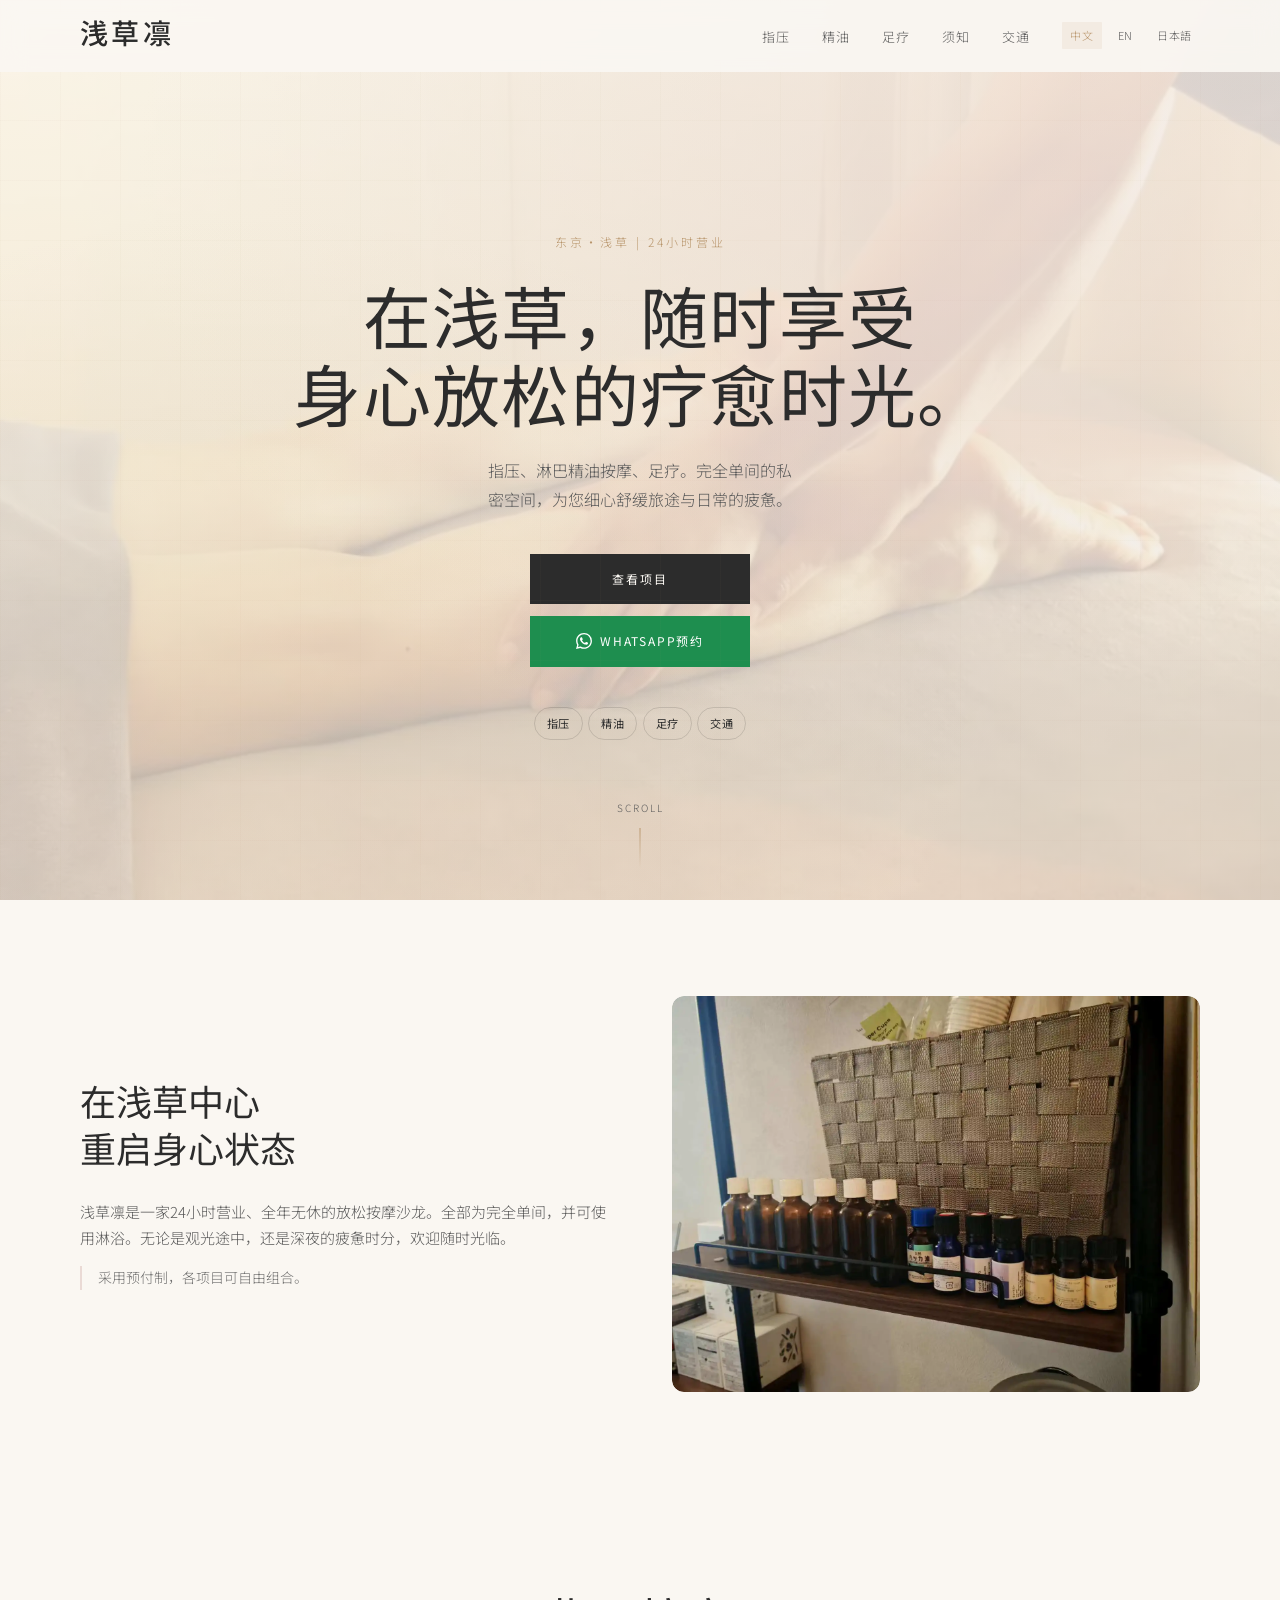
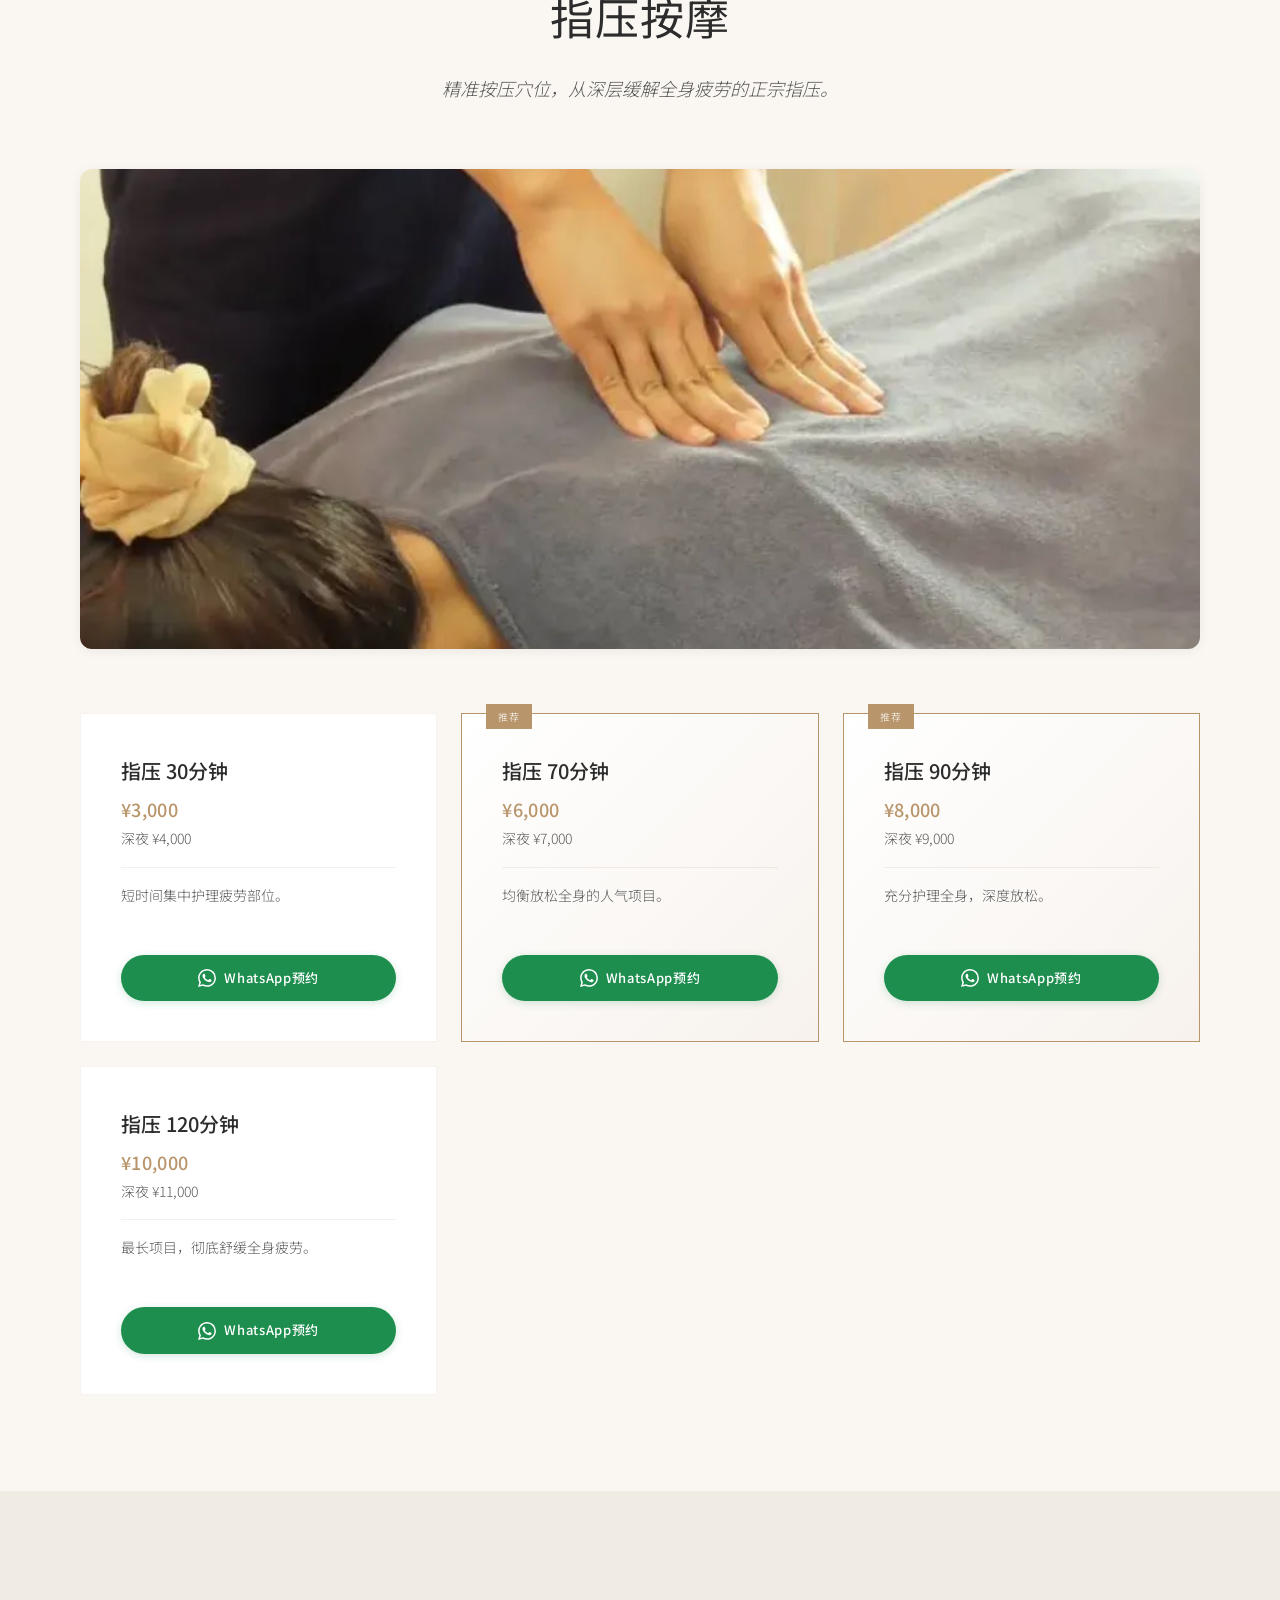
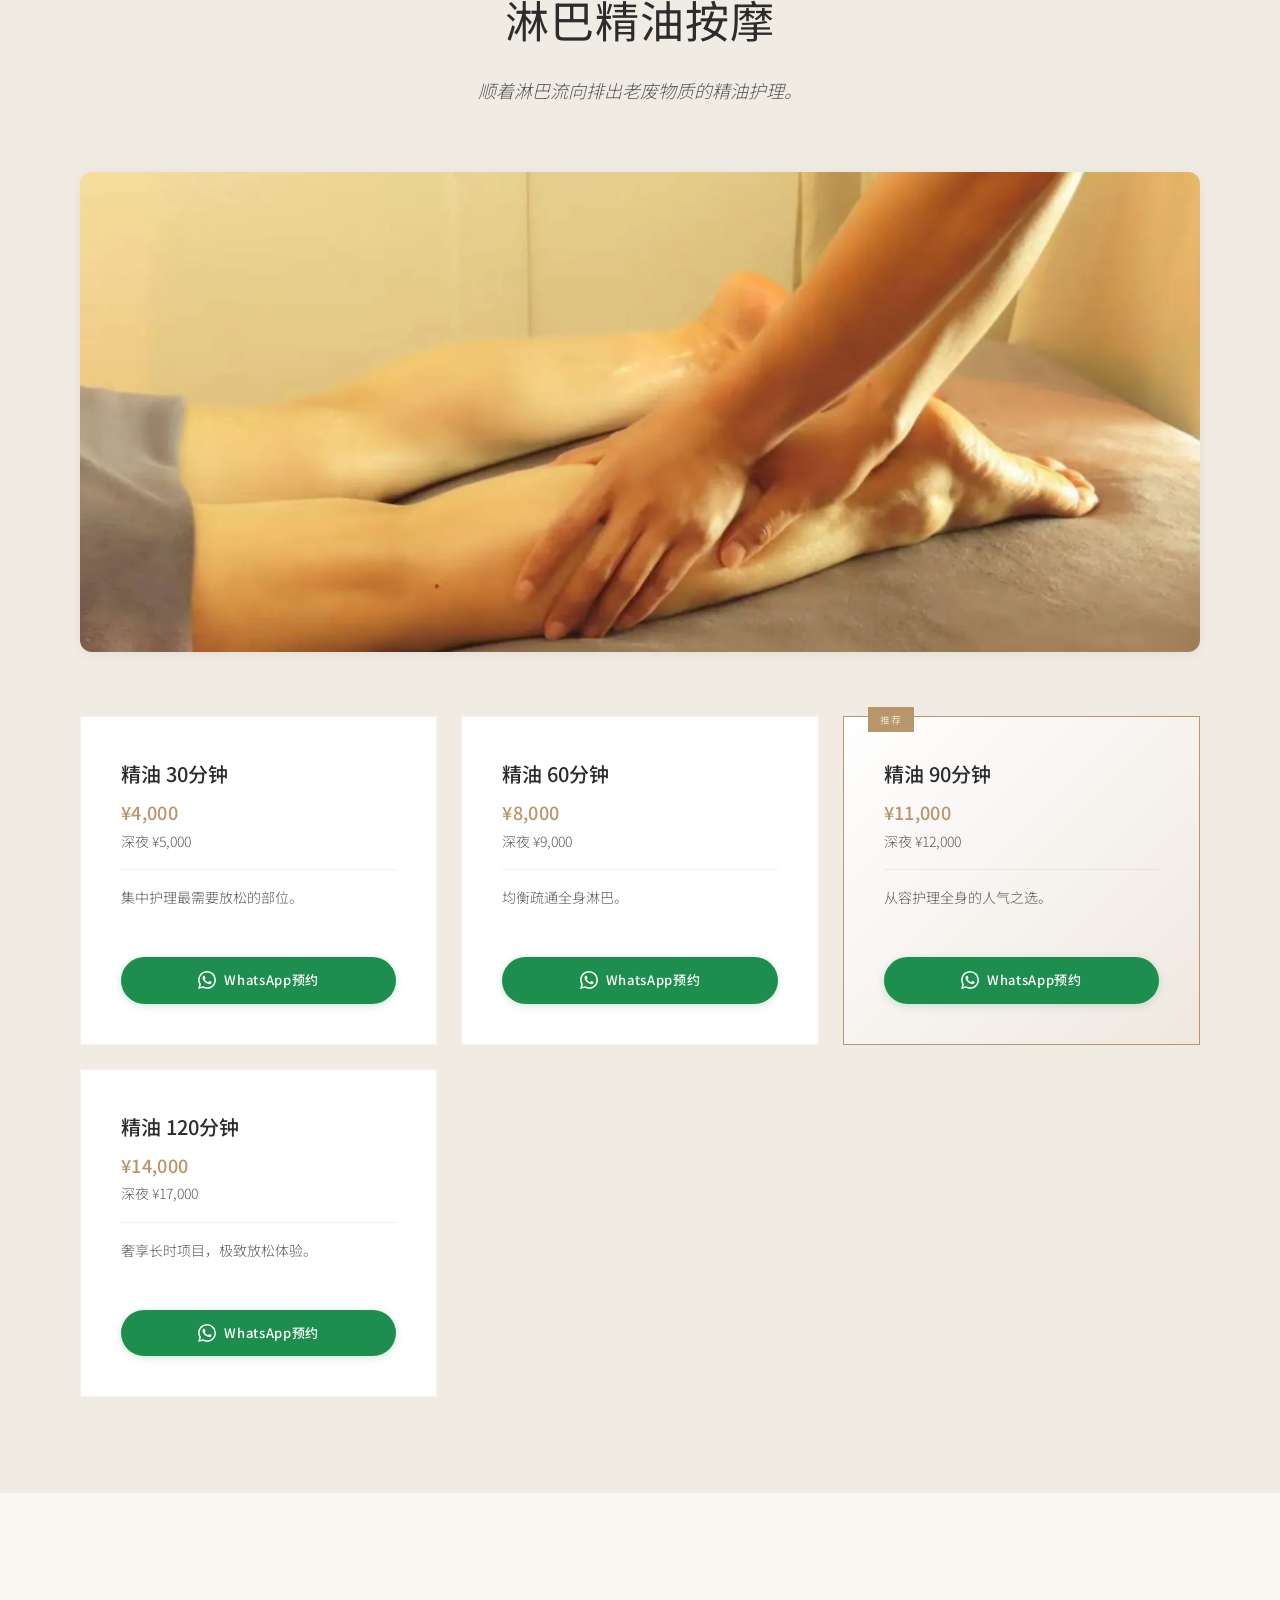
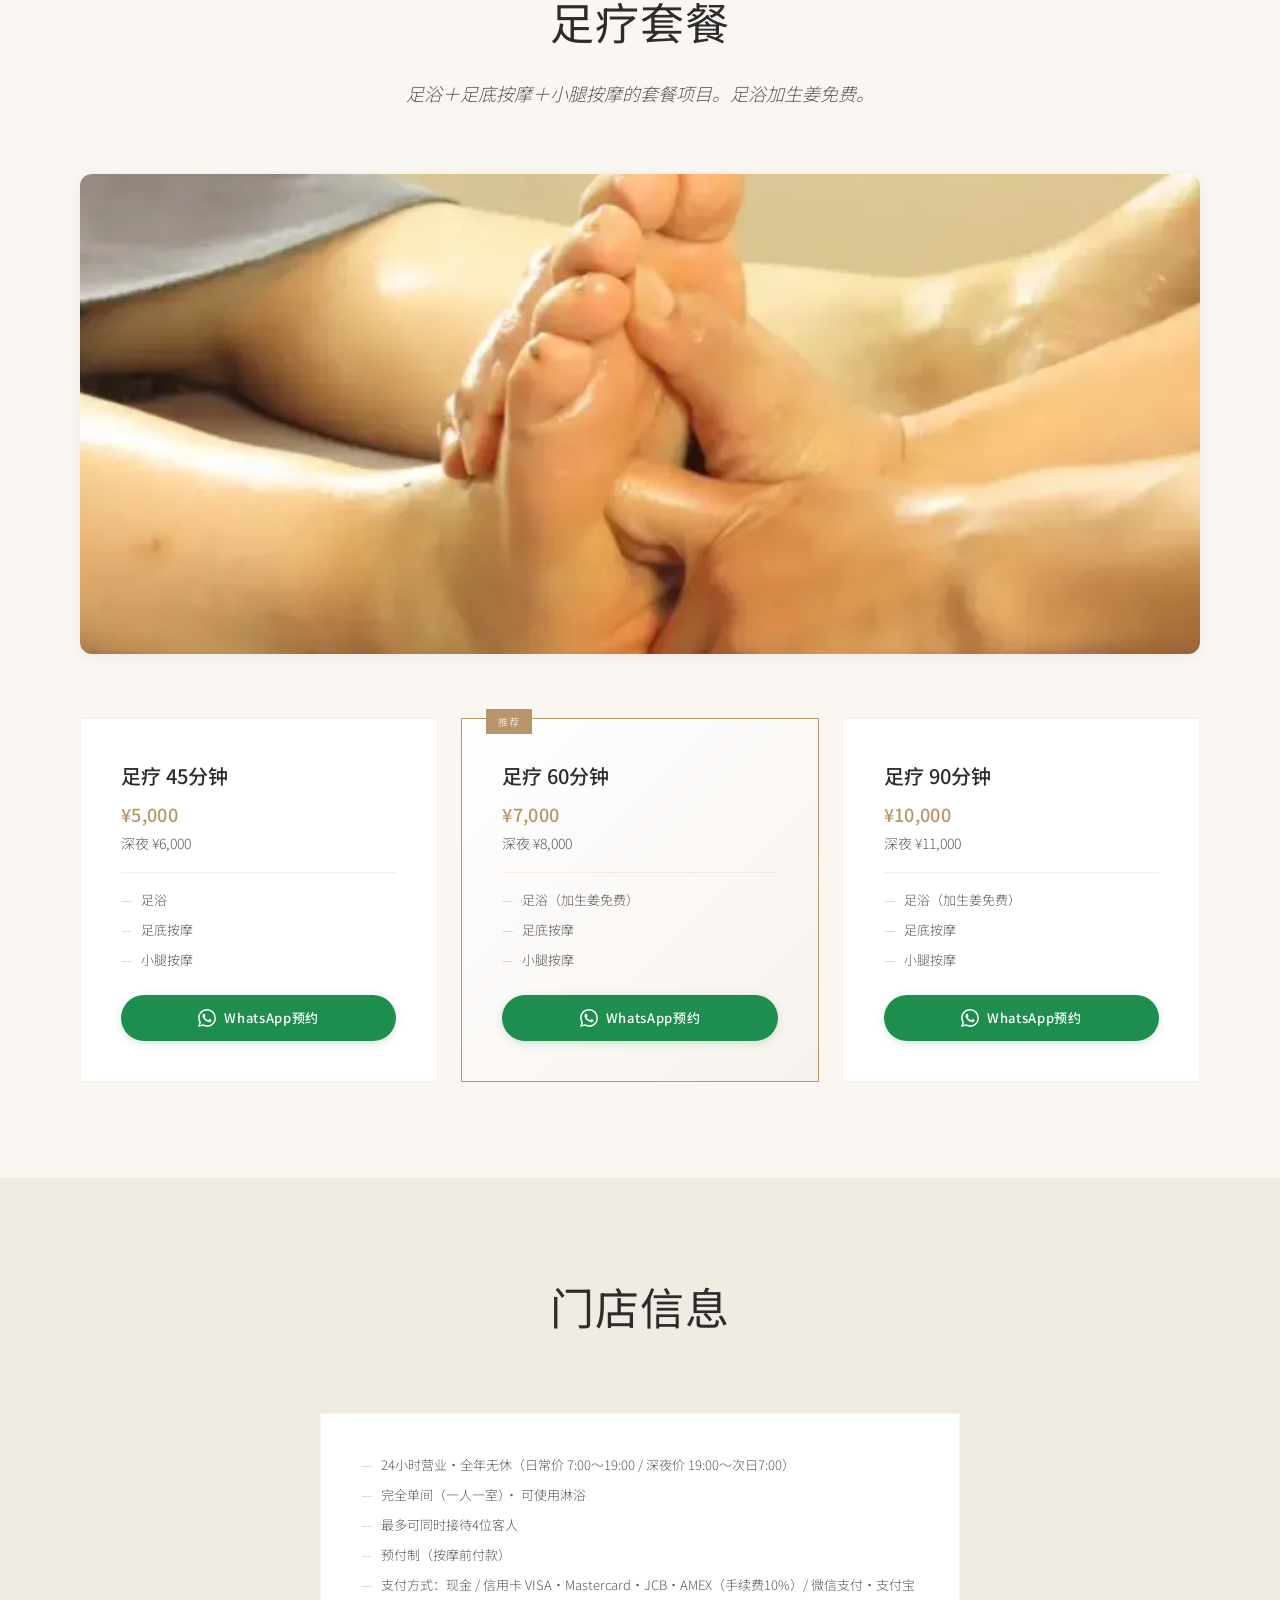
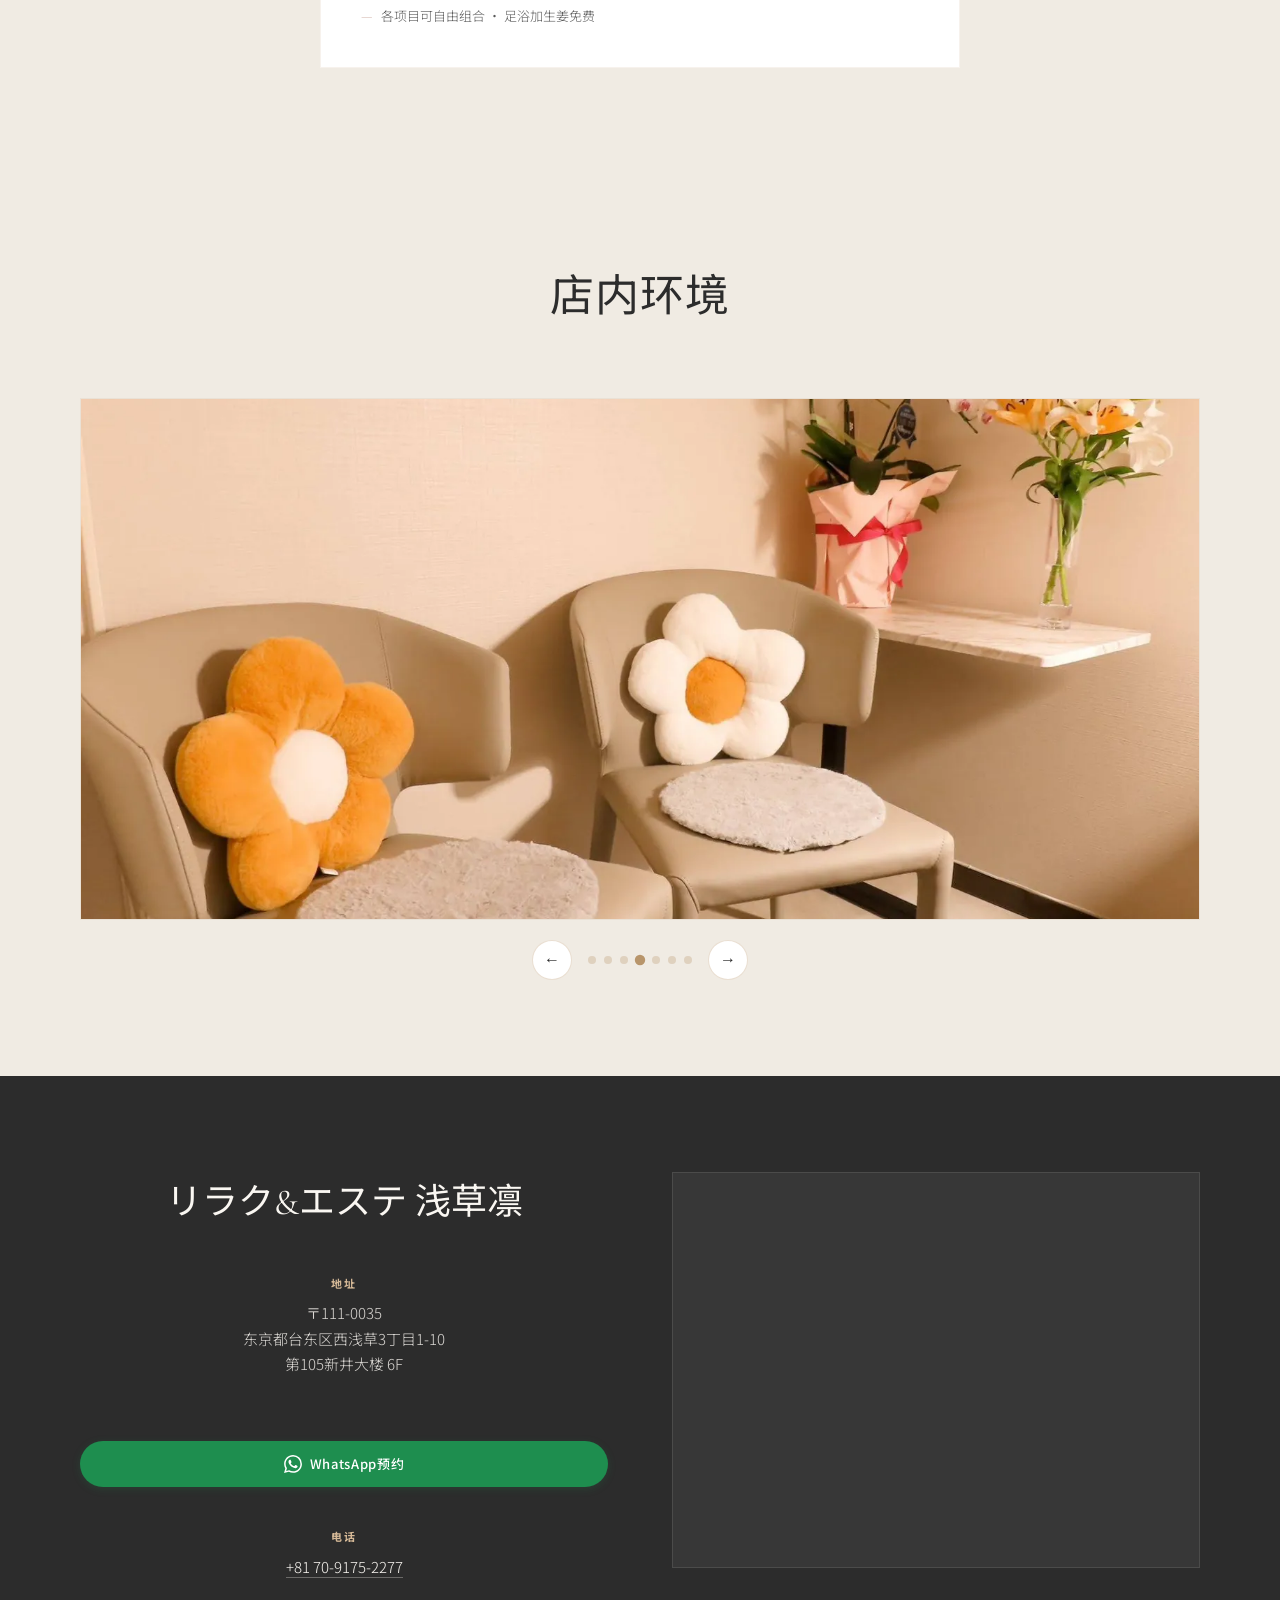
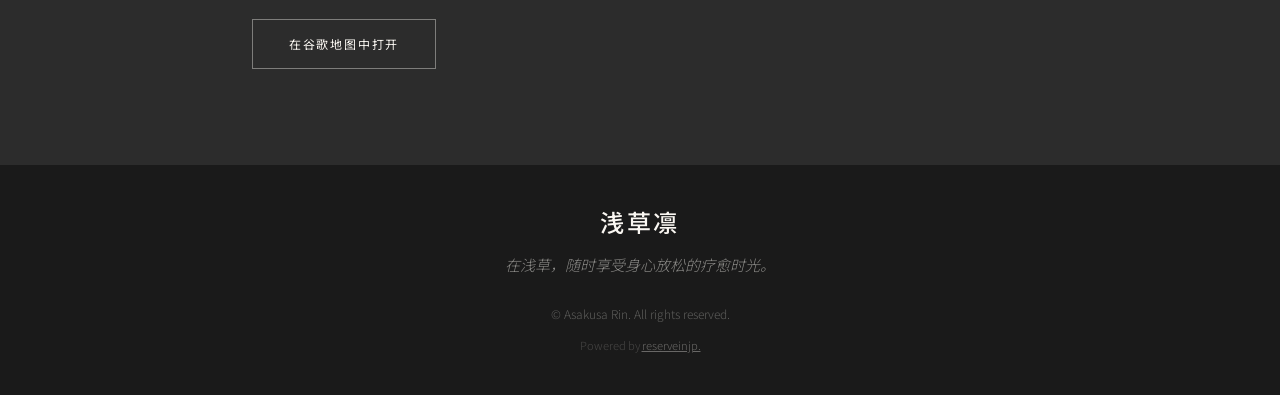
==== commit a3cff4f8: "New shiatsu banner photo, refresh interior gallery (+2/-1) Co-Authored-By: Claude Fable 5 <noreply@a" ====
--- a/cn/index.html
+++ b/cn/index.html
@@ -324,7 +324,10 @@
               <img src="../assets/images/interior-01.webp" alt="浅草凛 按摩室" loading="lazy">
             </div>
             <div class="env-carousel-slide">
-              <img src="../assets/images/interior-02.webp" alt="浅草凛 完全单间" loading="lazy">
+              <img src="../assets/images/interior-08.webp" alt="浅草凛 按摩间" loading="lazy">
+            </div>
+            <div class="env-carousel-slide">
+              <img src="../assets/images/interior-09.webp" alt="浅草凛 休息区" loading="lazy">
             </div>
             <div class="env-carousel-slide">
               <img src="../assets/images/interior-03.webp" alt="浅草凛 等候区" loading="lazy">
--- a/styles.css
+++ b/styles.css
@@ -796,16 +796,28 @@
 }
 
 .service-photo {
-  max-width: 640px;
-  margin: 0 auto var(--space-lg);
+  margin: 0 0 var(--space-xl);
   border-radius: 12px;
   overflow: hidden;
+  box-shadow: 0 2px 12px rgba(0, 0, 0, 0.06);
 }
 
 .service-photo img {
   width: 100%;
-  height: auto;
+  aspect-ratio: 21 / 9;
+  object-fit: cover;
   display: block;
+  transition: transform 0.6s ease;
+}
+
+.service-photo img:hover {
+  transform: scale(1.02);
+}
+
+@media (max-width: 640px) {
+  .service-photo img {
+    aspect-ratio: 16 / 10;
+  }
 }
 
 /* ---- Visit ---- */
@@ -836,6 +848,10 @@
 
 .visit-grid > * {
   min-width: 0;
+}
+
+.visit-info {
+  text-align: center;
 }
 
 .visit-details {
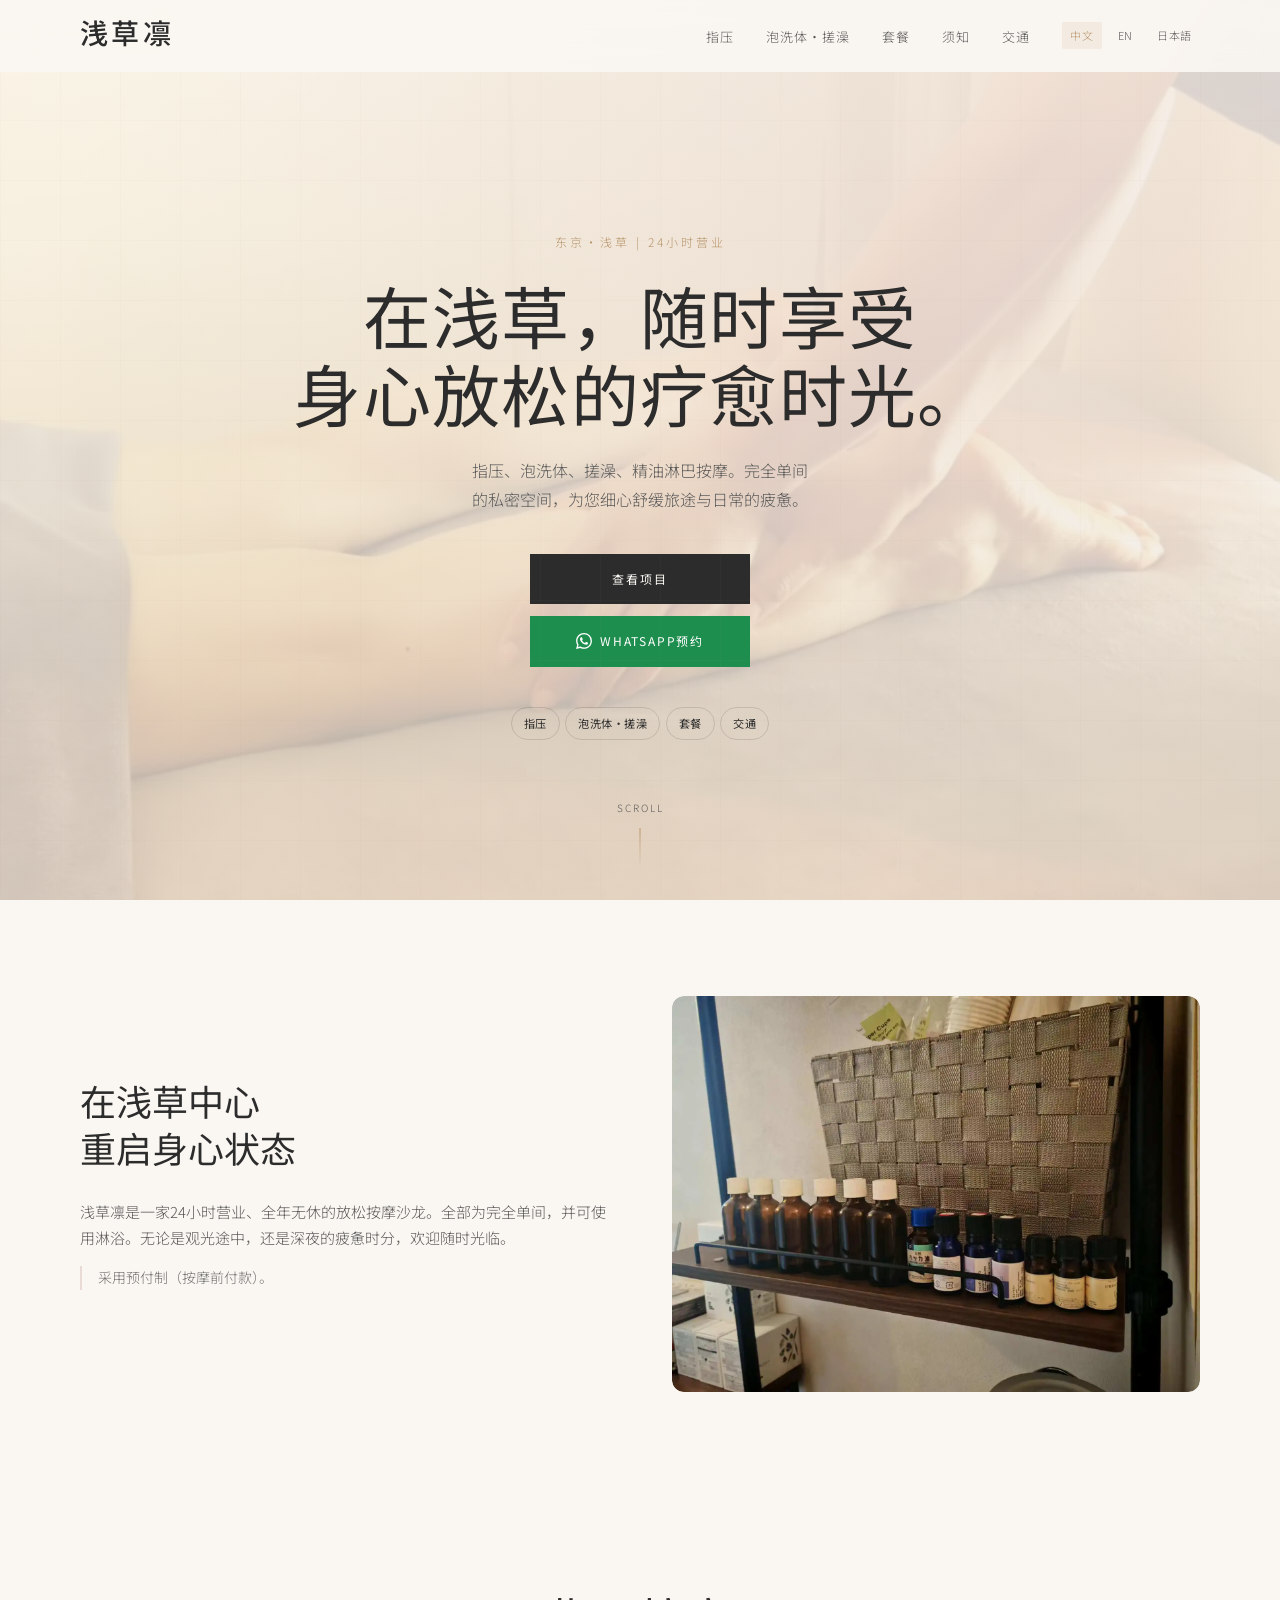
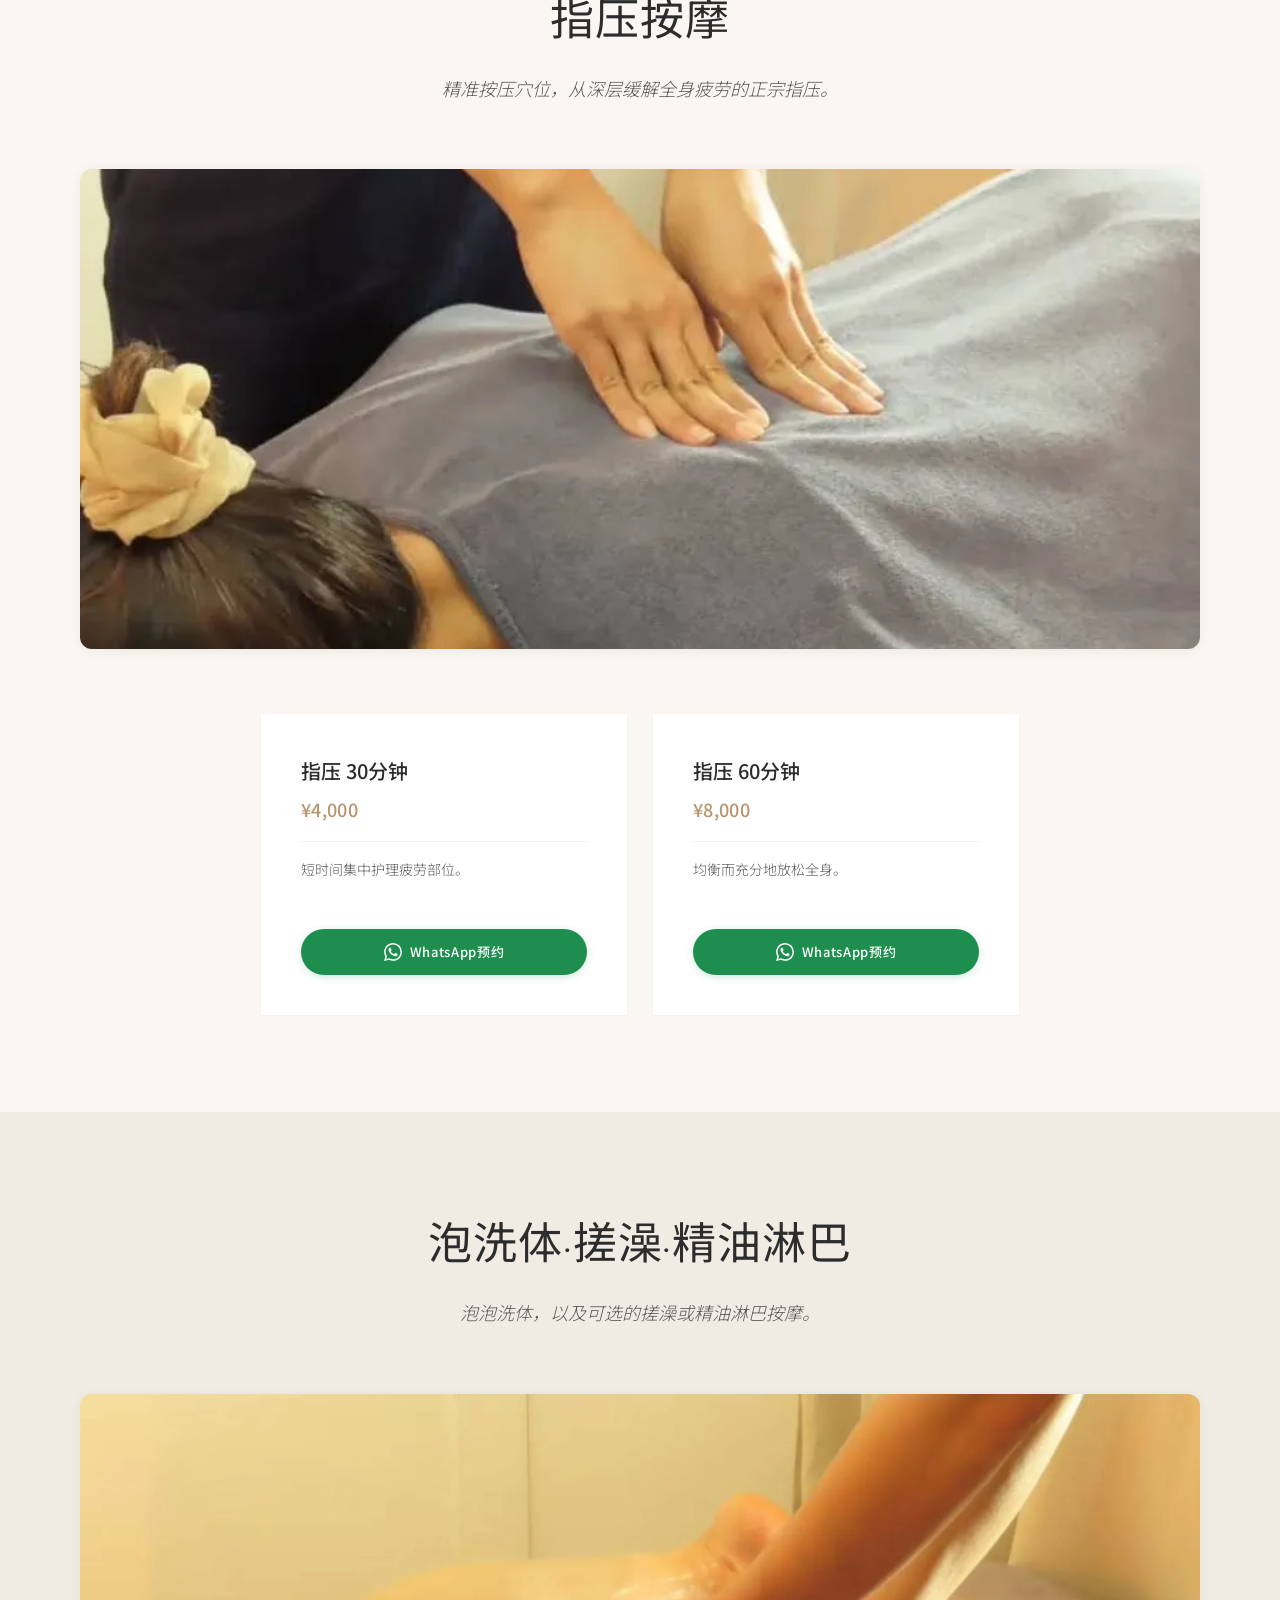
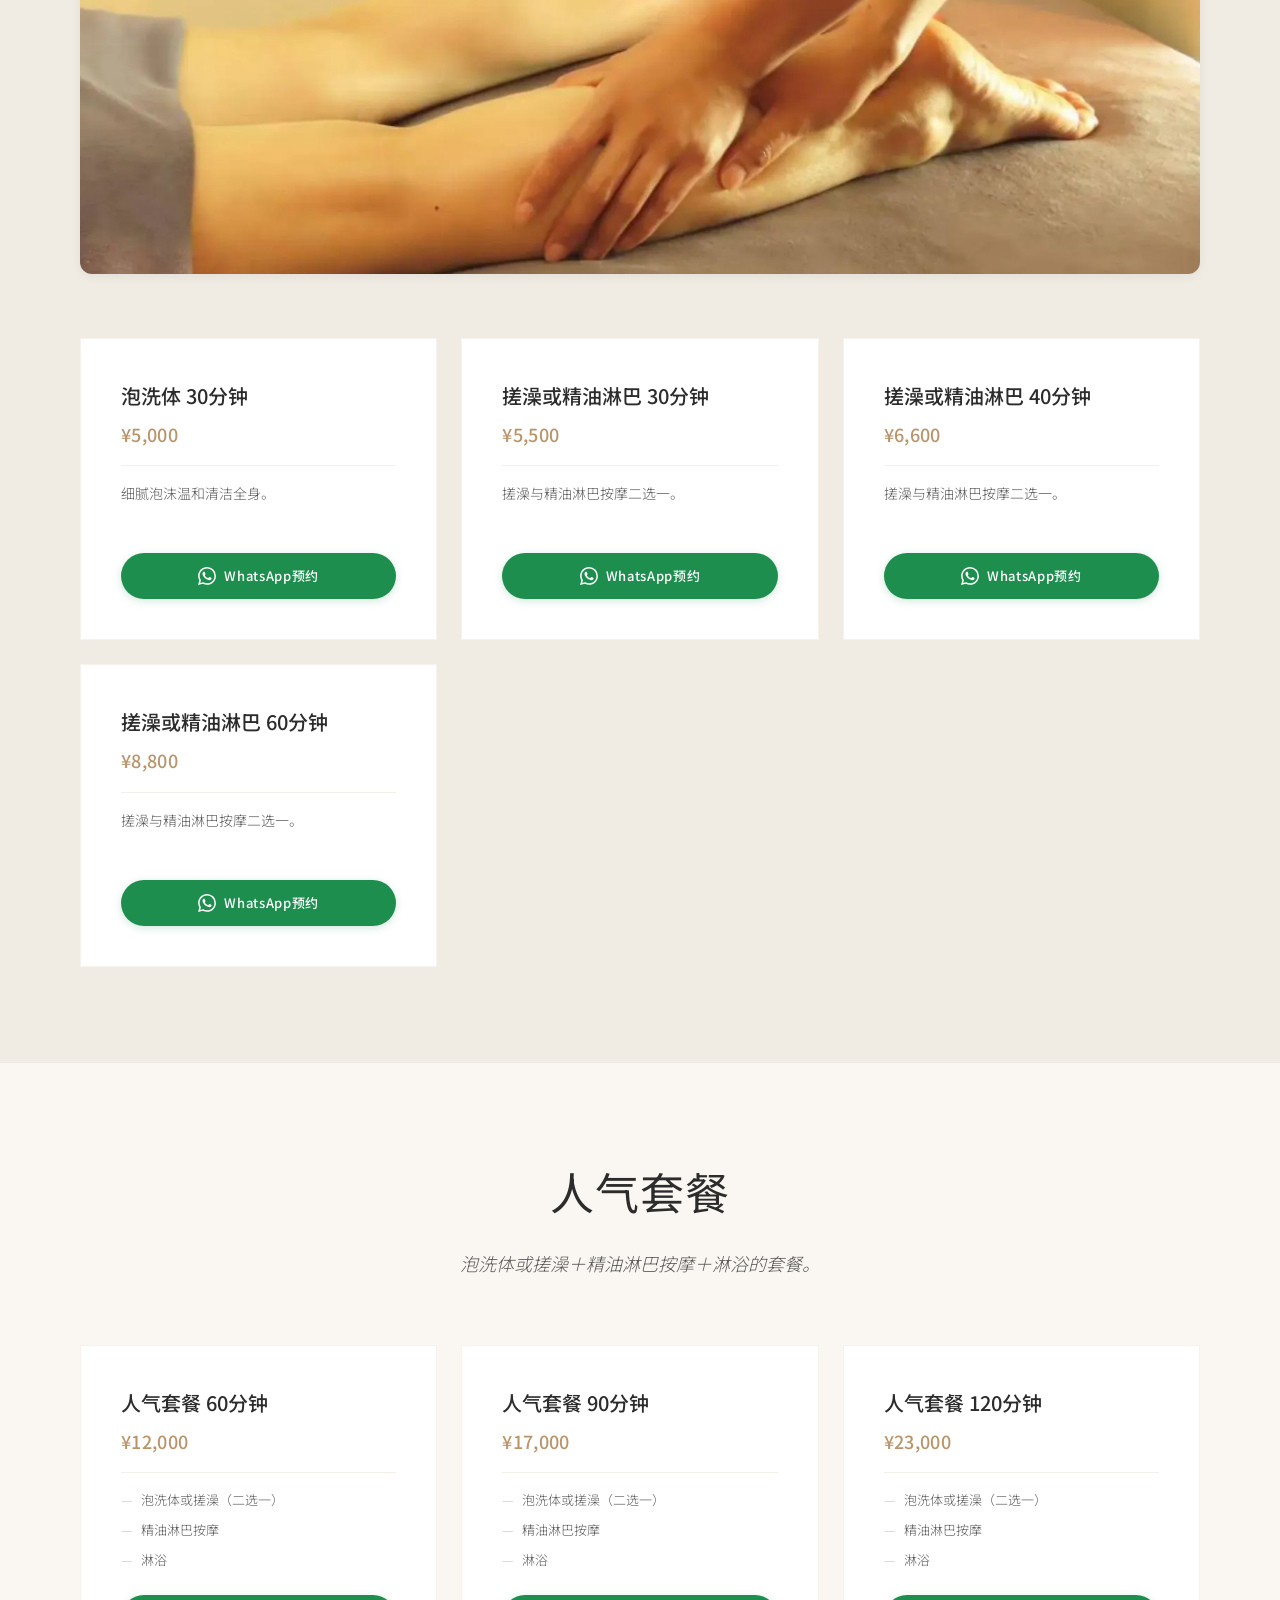
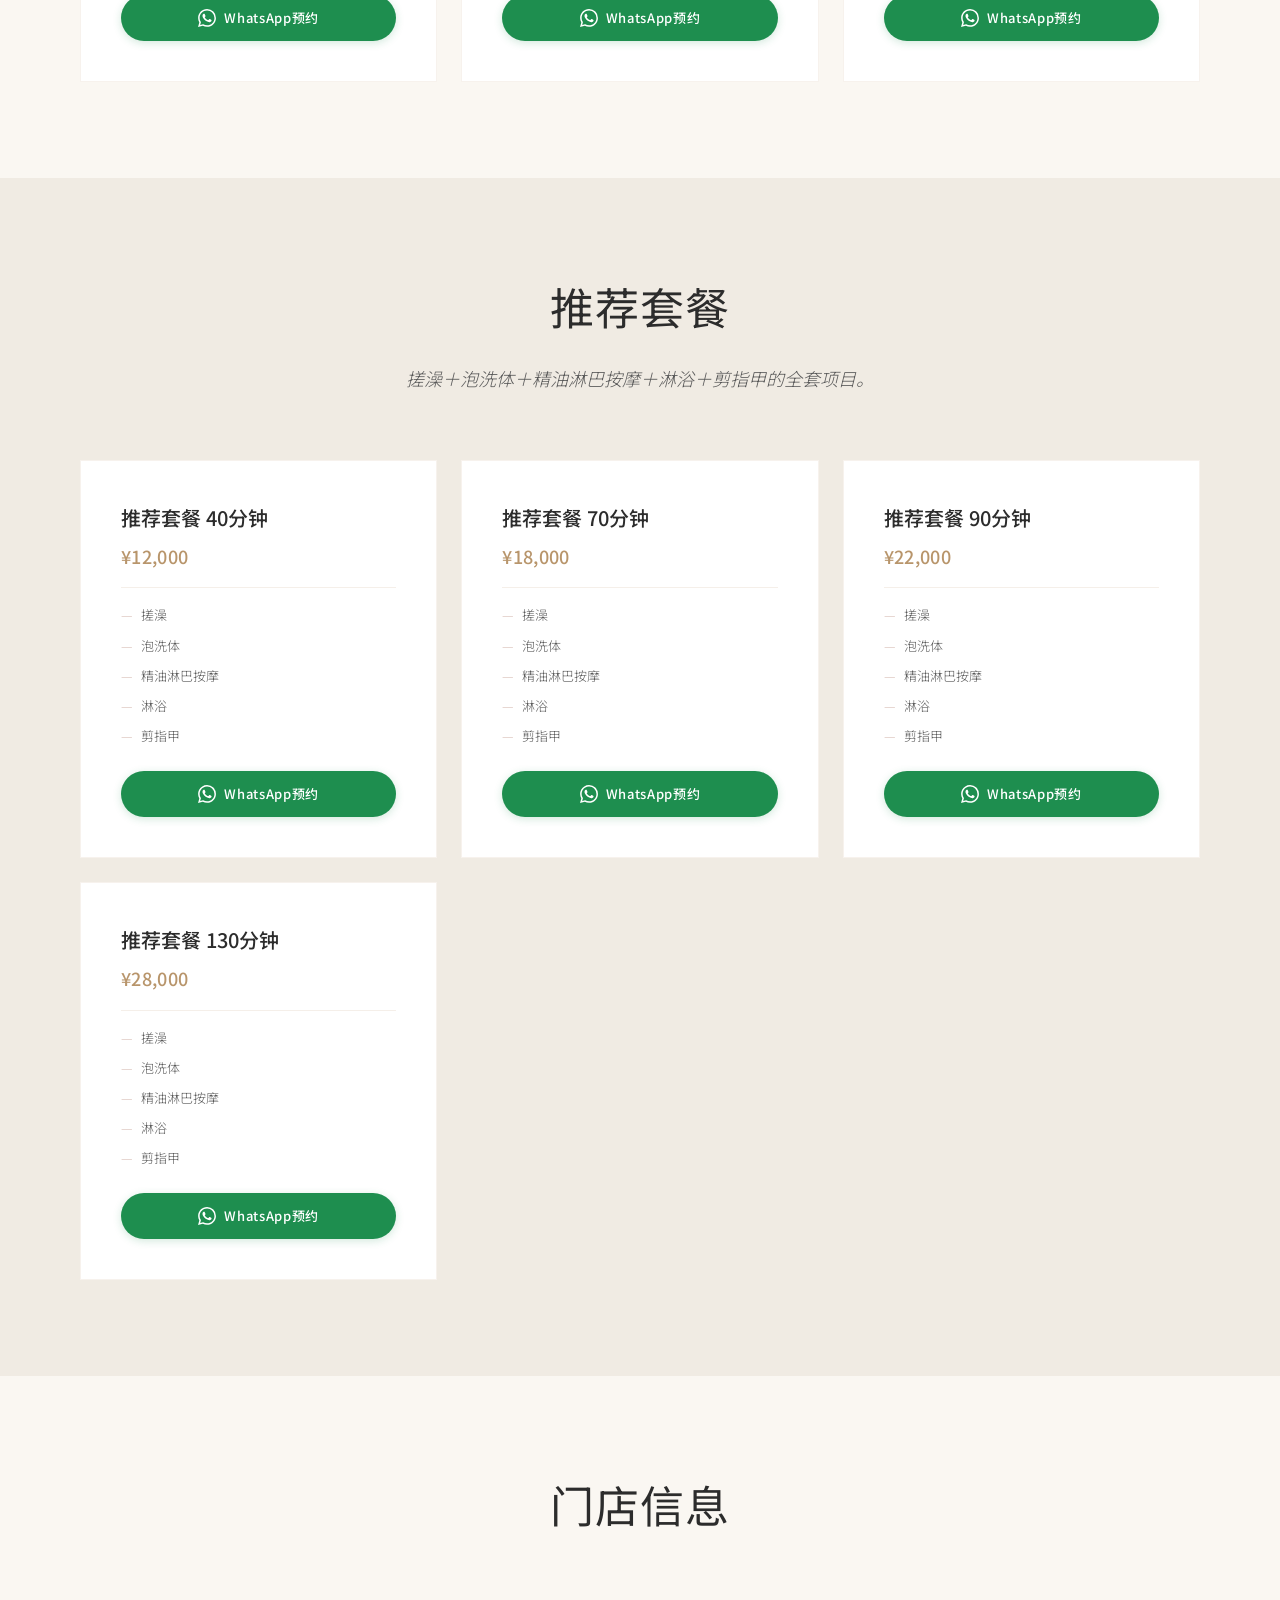
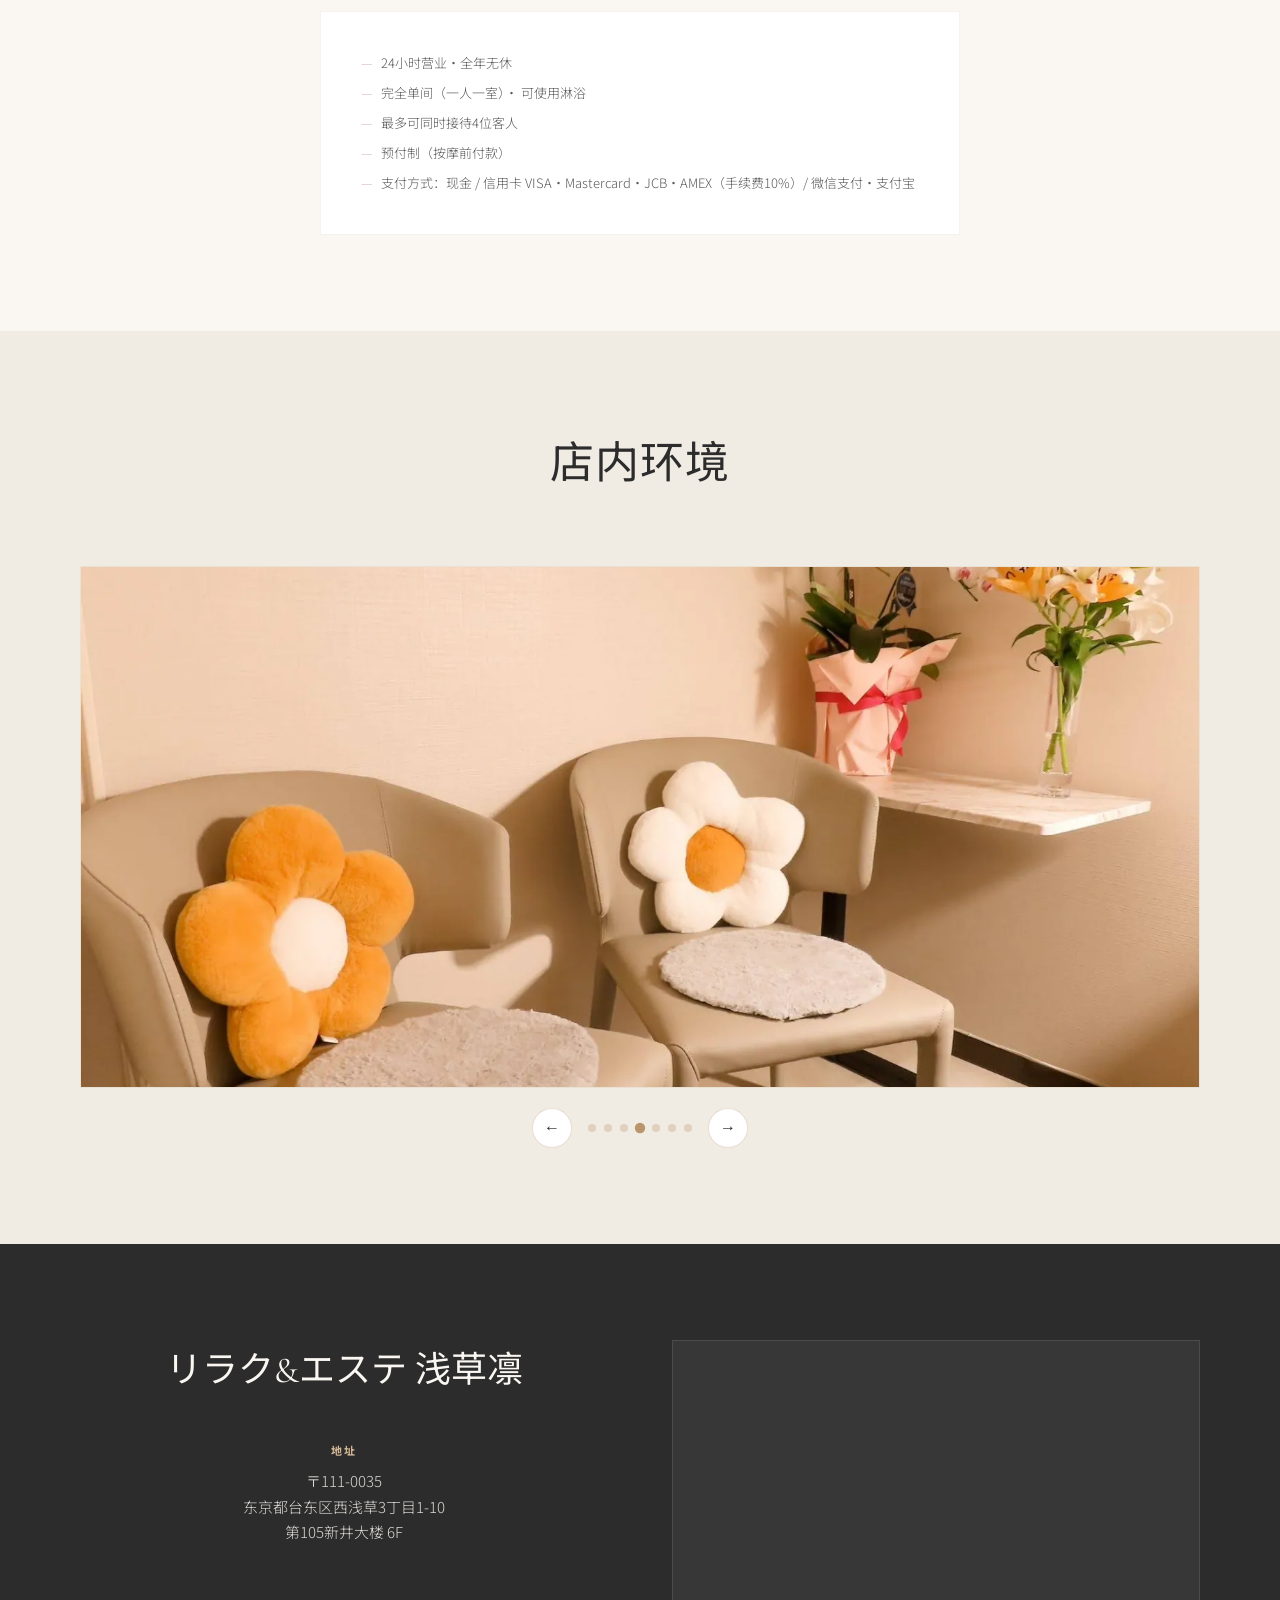
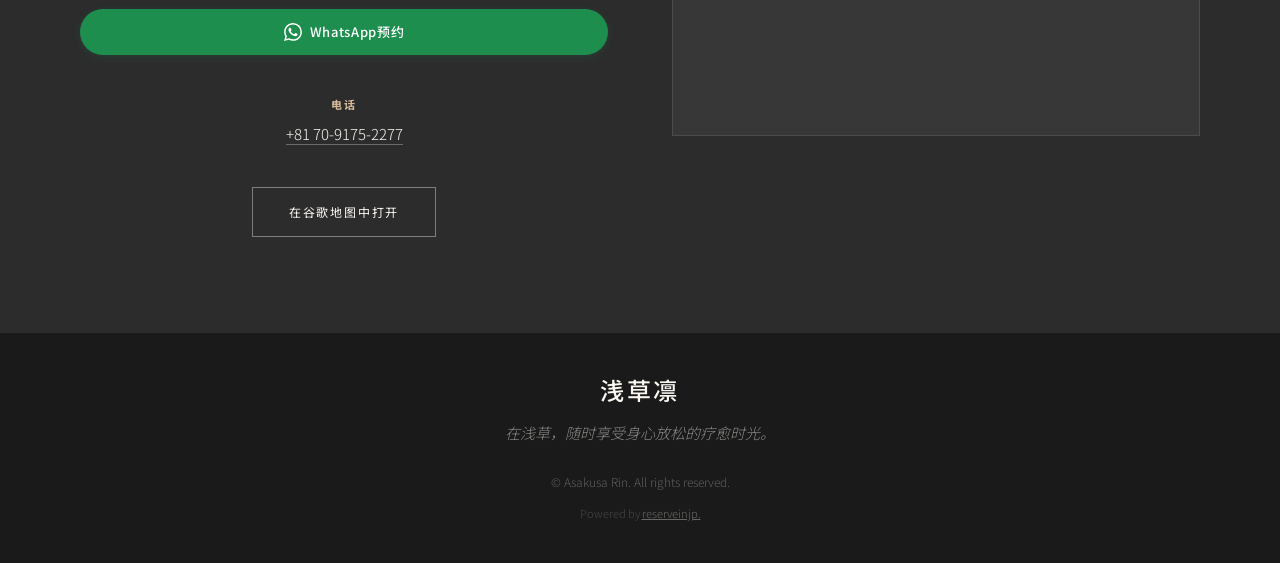
==== commit 7b799f36: "Rebuild menu from new official price list: 4 sections, flat all-day prices Co-Authored-By: Claude Fa" ====
--- a/cn/index.html
+++ b/cn/index.html
@@ -3,7 +3,7 @@
 <head>
   <meta charset="UTF-8">
   <meta name="viewport" content="width=device-width, initial-scale=1.0">
-  <meta name="description" content="リラク&エステ 浅草凛 — 东京浅草24小时营业的放松按摩沙龙。指压、淋巴精油按摩、足疗。完全单间、可淋浴。">
+  <meta name="description" content="リラク&エステ 浅草凛 — 东京浅草24小时营业的放松按摩沙龙。指压、泡洗体、搓澡、精油淋巴按摩。完全单间、可淋浴。">
   <title>浅草凛 | 东京浅草·24小时营业的按摩沙龙</title>
   <link rel="preconnect" href="https://fonts.googleapis.com">
   <link rel="preconnect" href="https://fonts.gstatic.com" crossorigin>
@@ -21,8 +21,8 @@
       <div class="nav-menu">
         <ul class="nav-links">
           <li><a href="#shiatsu">指压</a></li>
-          <li><a href="#oil">精油</a></li>
-          <li><a href="#foot">足疗</a></li>
+          <li><a href="#wash">泡洗体·搓澡</a></li>
+          <li><a href="#popular">套餐</a></li>
           <li><a href="#info">须知</a></li>
           <li><a href="#visit">交通</a></li>
         </ul>
@@ -44,7 +44,7 @@
       <div class="hero-content container">
         <p class="hero-tag">东京·浅草 | 24小时营业</p>
         <h1>在浅草，随时享受<br>身心放松的疗愈时光。</h1>
-        <p class="hero-sub">指压、淋巴精油按摩、足疗。完全单间的私密空间，为您细心舒缓旅途与日常的疲惫。</p>
+        <p class="hero-sub">指压、泡洗体、搓澡、精油淋巴按摩。完全单间的私密空间，为您细心舒缓旅途与日常的疲惫。</p>
         <div class="hero-cta">
           <a href="#shiatsu" class="btn btn-primary">查看项目</a>
           <a href="../booking.html" class="btn btn-whatsapp">
@@ -54,8 +54,8 @@
         </div>
         <div class="hero-quick-nav">
           <a href="#shiatsu" class="hero-nav-pill">指压</a>
-          <a href="#oil" class="hero-nav-pill">精油</a>
-          <a href="#foot" class="hero-nav-pill">足疗</a>
+          <a href="#wash" class="hero-nav-pill">泡洗体·搓澡</a>
+          <a href="#popular" class="hero-nav-pill">套餐</a>
           <a href="#visit" class="hero-nav-pill">交通</a>
         </div>
       </div>
@@ -70,7 +70,7 @@
         <div class="intro-text">
           <h2>在浅草中心<br>重启身心状态</h2>
           <p>浅草凛是一家24小时营业、全年无休的放松按摩沙龙。全部为完全单间，并可使用淋浴。无论是观光途中，还是深夜的疲惫时分，欢迎随时光临。</p>
-          <p class="intro-jp">采用预付制，各项目可自由组合。</p>
+          <p class="intro-jp">采用预付制（按摩前付款）。</p>
         </div>
         <div class="intro-features">
           <div class="intro-promo-image">
@@ -89,14 +89,11 @@
         <div class="service-photo">
           <img src="../assets/images/service-shiatsu.webp" alt="浅草凛 指压按摩" loading="lazy">
         </div>
-        <div class="service-grid">
+        <div class="service-grid service-grid-2">
           <article class="service-card">
             <div class="service-card-header">
               <h3>指压 30分钟</h3>
-              <div class="price-group">
-                <p class="price">¥3,000</p>
-                <p class="price-sub">深夜 ¥4,000</p>
-              </div>
+              <p class="price">¥4,000</p>
             </div>
             <p class="service-desc">短时间集中护理疲劳部位。</p>
             <a href="../booking.html?service=Shiatsu%2030%20min" class="btn-booking">
@@ -104,207 +101,226 @@
               WhatsApp预约
             </a>
           </article>
-          <article class="service-card featured">
-            <span class="badge">推荐</span>
-            <div class="service-card-header">
-              <h3>指压 70分钟</h3>
-              <div class="price-group">
-                <p class="price">¥6,000</p>
-                <p class="price-sub">深夜 ¥7,000</p>
-              </div>
-            </div>
-            <p class="service-desc">均衡放松全身的人气项目。</p>
-            <a href="../booking.html?service=Shiatsu%2070%20min" class="btn-booking">
-              <svg viewBox="0 0 24 24" width="18" height="18"><path d="M17.472 14.382c-.297-.149-1.758-.867-2.03-.967-.273-.099-.471-.148-.67.15-.197.297-.767.966-.94 1.164-.173.199-.347.223-.644.075-.297-.15-1.255-.463-2.39-1.475-.884-.788-1.48-1.761-1.653-2.059-.173-.297-.018-.458.13-.606.134-.133.298-.347.446-.52.149-.174.198-.298.298-.497.099-.198.05-.371-.025-.52-.075-.149-.669-1.612-.916-2.207-.242-.579-.487-.5-.669-.51-.173-.008-.371-.01-.57-.01-.198 0-.52.074-.792.372-.272.297-1.04 1.016-1.04 2.479 0 1.462 1.065 2.875 1.213 3.074.149.198 2.096 3.2 5.077 4.487.709.306 1.262.489 1.694.625.712.227 1.36.195 1.871.118.571-.085 1.758-.719 2.006-1.413.248-.694.248-1.289.173-1.413-.074-.124-.272-.198-.57-.347m-5.421 7.403h-.004a9.87 9.87 0 01-5.031-1.378l-.361-.214-3.741.982.998-3.648-.235-.374a9.86 9.86 0 01-1.51-5.26c.001-5.45 4.436-9.884 9.888-9.884 2.64 0 5.122 1.03 6.988 2.898a9.825 9.825 0 012.893 6.994c-.003 5.45-4.437 9.884-9.885 9.884m8.413-18.297A11.815 11.815 0 0012.05 0C5.495 0 .16 5.335.157 11.892c0 2.096.547 4.142 1.588 5.945L.057 24l6.305-1.654a11.882 11.882 0 005.683 1.448h.005c6.554 0 11.89-5.335 11.893-11.893a11.821 11.821 0 00-3.48-8.413Z" fill="currentColor"/></svg>
-              WhatsApp预约
-            </a>
-          </article>
-          <article class="service-card featured">
-            <span class="badge">推荐</span>
-            <div class="service-card-header">
-              <h3>指压 90分钟</h3>
-              <div class="price-group">
-                <p class="price">¥8,000</p>
-                <p class="price-sub">深夜 ¥9,000</p>
-              </div>
-            </div>
-            <p class="service-desc">充分护理全身，深度放松。</p>
-            <a href="../booking.html?service=Shiatsu%2090%20min" class="btn-booking">
-              <svg viewBox="0 0 24 24" width="18" height="18"><path d="M17.472 14.382c-.297-.149-1.758-.867-2.03-.967-.273-.099-.471-.148-.67.15-.197.297-.767.966-.94 1.164-.173.199-.347.223-.644.075-.297-.15-1.255-.463-2.39-1.475-.884-.788-1.48-1.761-1.653-2.059-.173-.297-.018-.458.13-.606.134-.133.298-.347.446-.52.149-.174.198-.298.298-.497.099-.198.05-.371-.025-.52-.075-.149-.669-1.612-.916-2.207-.242-.579-.487-.5-.669-.51-.173-.008-.371-.01-.57-.01-.198 0-.52.074-.792.372-.272.297-1.04 1.016-1.04 2.479 0 1.462 1.065 2.875 1.213 3.074.149.198 2.096 3.2 5.077 4.487.709.306 1.262.489 1.694.625.712.227 1.36.195 1.871.118.571-.085 1.758-.719 2.006-1.413.248-.694.248-1.289.173-1.413-.074-.124-.272-.198-.57-.347m-5.421 7.403h-.004a9.87 9.87 0 01-5.031-1.378l-.361-.214-3.741.982.998-3.648-.235-.374a9.86 9.86 0 01-1.51-5.26c.001-5.45 4.436-9.884 9.888-9.884 2.64 0 5.122 1.03 6.988 2.898a9.825 9.825 0 012.893 6.994c-.003 5.45-4.437 9.884-9.885 9.884m8.413-18.297A11.815 11.815 0 0012.05 0C5.495 0 .16 5.335.157 11.892c0 2.096.547 4.142 1.588 5.945L.057 24l6.305-1.654a11.882 11.882 0 005.683 1.448h.005c6.554 0 11.89-5.335 11.893-11.893a11.821 11.821 0 00-3.48-8.413Z" fill="currentColor"/></svg>
-              WhatsApp预约
-            </a>
-          </article>
-          <article class="service-card">
-            <div class="service-card-header">
-              <h3>指压 120分钟</h3>
-              <div class="price-group">
-                <p class="price">¥10,000</p>
-                <p class="price-sub">深夜 ¥11,000</p>
-              </div>
-            </div>
-            <p class="service-desc">最长项目，彻底舒缓全身疲劳。</p>
-            <a href="../booking.html?service=Shiatsu%20120%20min" class="btn-booking">
-              <svg viewBox="0 0 24 24" width="18" height="18"><path d="M17.472 14.382c-.297-.149-1.758-.867-2.03-.967-.273-.099-.471-.148-.67.15-.197.297-.767.966-.94 1.164-.173.199-.347.223-.644.075-.297-.15-1.255-.463-2.39-1.475-.884-.788-1.48-1.761-1.653-2.059-.173-.297-.018-.458.13-.606.134-.133.298-.347.446-.52.149-.174.198-.298.298-.497.099-.198.05-.371-.025-.52-.075-.149-.669-1.612-.916-2.207-.242-.579-.487-.5-.669-.51-.173-.008-.371-.01-.57-.01-.198 0-.52.074-.792.372-.272.297-1.04 1.016-1.04 2.479 0 1.462 1.065 2.875 1.213 3.074.149.198 2.096 3.2 5.077 4.487.709.306 1.262.489 1.694.625.712.227 1.36.195 1.871.118.571-.085 1.758-.719 2.006-1.413.248-.694.248-1.289.173-1.413-.074-.124-.272-.198-.57-.347m-5.421 7.403h-.004a9.87 9.87 0 01-5.031-1.378l-.361-.214-3.741.982.998-3.648-.235-.374a9.86 9.86 0 01-1.51-5.26c.001-5.45 4.436-9.884 9.888-9.884 2.64 0 5.122 1.03 6.988 2.898a9.825 9.825 0 012.893 6.994c-.003 5.45-4.437 9.884-9.885 9.884m8.413-18.297A11.815 11.815 0 0012.05 0C5.495 0 .16 5.335.157 11.892c0 2.096.547 4.142 1.588 5.945L.057 24l6.305-1.654a11.882 11.882 0 005.683 1.448h.005c6.554 0 11.89-5.335 11.893-11.893a11.821 11.821 0 00-3.48-8.413Z" fill="currentColor"/></svg>
-              WhatsApp预约
-            </a>
-          </article>
-        </div>
-      </div>
-    </section>
-
-    <section class="services section section-alt" id="oil">
-      <div class="container">
-        <header class="section-header">
-          <h2>淋巴精油按摩</h2>
-          <p class="section-sub">顺着淋巴流向排出老废物质的精油护理。</p>
+          <article class="service-card">
+            <div class="service-card-header">
+              <h3>指压 60分钟</h3>
+              <p class="price">¥8,000</p>
+            </div>
+            <p class="service-desc">均衡而充分地放松全身。</p>
+            <a href="../booking.html?service=Shiatsu%2060%20min" class="btn-booking">
+              <svg viewBox="0 0 24 24" width="18" height="18"><path d="M17.472 14.382c-.297-.149-1.758-.867-2.03-.967-.273-.099-.471-.148-.67.15-.197.297-.767.966-.94 1.164-.173.199-.347.223-.644.075-.297-.15-1.255-.463-2.39-1.475-.884-.788-1.48-1.761-1.653-2.059-.173-.297-.018-.458.13-.606.134-.133.298-.347.446-.52.149-.174.198-.298.298-.497.099-.198.05-.371-.025-.52-.075-.149-.669-1.612-.916-2.207-.242-.579-.487-.5-.669-.51-.173-.008-.371-.01-.57-.01-.198 0-.52.074-.792.372-.272.297-1.04 1.016-1.04 2.479 0 1.462 1.065 2.875 1.213 3.074.149.198 2.096 3.2 5.077 4.487.709.306 1.262.489 1.694.625.712.227 1.36.195 1.871.118.571-.085 1.758-.719 2.006-1.413.248-.694.248-1.289.173-1.413-.074-.124-.272-.198-.57-.347m-5.421 7.403h-.004a9.87 9.87 0 01-5.031-1.378l-.361-.214-3.741.982.998-3.648-.235-.374a9.86 9.86 0 01-1.51-5.26c.001-5.45 4.436-9.884 9.888-9.884 2.64 0 5.122 1.03 6.988 2.898a9.825 9.825 0 012.893 6.994c-.003 5.45-4.437 9.884-9.885 9.884m8.413-18.297A11.815 11.815 0 0012.05 0C5.495 0 .16 5.335.157 11.892c0 2.096.547 4.142 1.588 5.945L.057 24l6.305-1.654a11.882 11.882 0 005.683 1.448h.005c6.554 0 11.89-5.335 11.893-11.893a11.821 11.821 0 00-3.48-8.413Z" fill="currentColor"/></svg>
+              WhatsApp预约
+            </a>
+          </article>
+        </div>
+      </div>
+    </section>
+
+    <section class="services section section-alt" id="wash">
+      <div class="container">
+        <header class="section-header">
+          <h2>泡洗体·搓澡·精油淋巴</h2>
+          <p class="section-sub">泡泡洗体，以及可选的搓澡或精油淋巴按摩。</p>
         </header>
         <div class="service-photo">
-          <img src="../assets/images/service-oil.webp" alt="浅草凛 淋巴精油按摩" loading="lazy">
+          <img src="../assets/images/service-oil.webp" alt="浅草凛 精油淋巴按摩" loading="lazy">
         </div>
         <div class="service-grid">
           <article class="service-card">
             <div class="service-card-header">
-              <h3>精油 30分钟</h3>
-              <div class="price-group">
-                <p class="price">¥4,000</p>
-                <p class="price-sub">深夜 ¥5,000</p>
-              </div>
-            </div>
-            <p class="service-desc">集中护理最需要放松的部位。</p>
-            <a href="../booking.html?service=Lymphatic%20Oil%2030%20min" class="btn-booking">
-              <svg viewBox="0 0 24 24" width="18" height="18"><path d="M17.472 14.382c-.297-.149-1.758-.867-2.03-.967-.273-.099-.471-.148-.67.15-.197.297-.767.966-.94 1.164-.173.199-.347.223-.644.075-.297-.15-1.255-.463-2.39-1.475-.884-.788-1.48-1.761-1.653-2.059-.173-.297-.018-.458.13-.606.134-.133.298-.347.446-.52.149-.174.198-.298.298-.497.099-.198.05-.371-.025-.52-.075-.149-.669-1.612-.916-2.207-.242-.579-.487-.5-.669-.51-.173-.008-.371-.01-.57-.01-.198 0-.52.074-.792.372-.272.297-1.04 1.016-1.04 2.479 0 1.462 1.065 2.875 1.213 3.074.149.198 2.096 3.2 5.077 4.487.709.306 1.262.489 1.694.625.712.227 1.36.195 1.871.118.571-.085 1.758-.719 2.006-1.413.248-.694.248-1.289.173-1.413-.074-.124-.272-.198-.57-.347m-5.421 7.403h-.004a9.87 9.87 0 01-5.031-1.378l-.361-.214-3.741.982.998-3.648-.235-.374a9.86 9.86 0 01-1.51-5.26c.001-5.45 4.436-9.884 9.888-9.884 2.64 0 5.122 1.03 6.988 2.898a9.825 9.825 0 012.893 6.994c-.003 5.45-4.437 9.884-9.885 9.884m8.413-18.297A11.815 11.815 0 0012.05 0C5.495 0 .16 5.335.157 11.892c0 2.096.547 4.142 1.588 5.945L.057 24l6.305-1.654a11.882 11.882 0 005.683 1.448h.005c6.554 0 11.89-5.335 11.893-11.893a11.821 11.821 0 00-3.48-8.413Z" fill="currentColor"/></svg>
-              WhatsApp预约
-            </a>
-          </article>
-          <article class="service-card">
-            <div class="service-card-header">
-              <h3>精油 60分钟</h3>
-              <div class="price-group">
-                <p class="price">¥8,000</p>
-                <p class="price-sub">深夜 ¥9,000</p>
-              </div>
-            </div>
-            <p class="service-desc">均衡疏通全身淋巴。</p>
-            <a href="../booking.html?service=Lymphatic%20Oil%2060%20min" class="btn-booking">
-              <svg viewBox="0 0 24 24" width="18" height="18"><path d="M17.472 14.382c-.297-.149-1.758-.867-2.03-.967-.273-.099-.471-.148-.67.15-.197.297-.767.966-.94 1.164-.173.199-.347.223-.644.075-.297-.15-1.255-.463-2.39-1.475-.884-.788-1.48-1.761-1.653-2.059-.173-.297-.018-.458.13-.606.134-.133.298-.347.446-.52.149-.174.198-.298.298-.497.099-.198.05-.371-.025-.52-.075-.149-.669-1.612-.916-2.207-.242-.579-.487-.5-.669-.51-.173-.008-.371-.01-.57-.01-.198 0-.52.074-.792.372-.272.297-1.04 1.016-1.04 2.479 0 1.462 1.065 2.875 1.213 3.074.149.198 2.096 3.2 5.077 4.487.709.306 1.262.489 1.694.625.712.227 1.36.195 1.871.118.571-.085 1.758-.719 2.006-1.413.248-.694.248-1.289.173-1.413-.074-.124-.272-.198-.57-.347m-5.421 7.403h-.004a9.87 9.87 0 01-5.031-1.378l-.361-.214-3.741.982.998-3.648-.235-.374a9.86 9.86 0 01-1.51-5.26c.001-5.45 4.436-9.884 9.888-9.884 2.64 0 5.122 1.03 6.988 2.898a9.825 9.825 0 012.893 6.994c-.003 5.45-4.437 9.884-9.885 9.884m8.413-18.297A11.815 11.815 0 0012.05 0C5.495 0 .16 5.335.157 11.892c0 2.096.547 4.142 1.588 5.945L.057 24l6.305-1.654a11.882 11.882 0 005.683 1.448h.005c6.554 0 11.89-5.335 11.893-11.893a11.821 11.821 0 00-3.48-8.413Z" fill="currentColor"/></svg>
-              WhatsApp预约
-            </a>
-          </article>
-          <article class="service-card featured">
-            <span class="badge">推荐</span>
-            <div class="service-card-header">
-              <h3>精油 90分钟</h3>
-              <div class="price-group">
-                <p class="price">¥11,000</p>
-                <p class="price-sub">深夜 ¥12,000</p>
-              </div>
-            </div>
-            <p class="service-desc">从容护理全身的人气之选。</p>
-            <a href="../booking.html?service=Lymphatic%20Oil%2090%20min" class="btn-booking">
-              <svg viewBox="0 0 24 24" width="18" height="18"><path d="M17.472 14.382c-.297-.149-1.758-.867-2.03-.967-.273-.099-.471-.148-.67.15-.197.297-.767.966-.94 1.164-.173.199-.347.223-.644.075-.297-.15-1.255-.463-2.39-1.475-.884-.788-1.48-1.761-1.653-2.059-.173-.297-.018-.458.13-.606.134-.133.298-.347.446-.52.149-.174.198-.298.298-.497.099-.198.05-.371-.025-.52-.075-.149-.669-1.612-.916-2.207-.242-.579-.487-.5-.669-.51-.173-.008-.371-.01-.57-.01-.198 0-.52.074-.792.372-.272.297-1.04 1.016-1.04 2.479 0 1.462 1.065 2.875 1.213 3.074.149.198 2.096 3.2 5.077 4.487.709.306 1.262.489 1.694.625.712.227 1.36.195 1.871.118.571-.085 1.758-.719 2.006-1.413.248-.694.248-1.289.173-1.413-.074-.124-.272-.198-.57-.347m-5.421 7.403h-.004a9.87 9.87 0 01-5.031-1.378l-.361-.214-3.741.982.998-3.648-.235-.374a9.86 9.86 0 01-1.51-5.26c.001-5.45 4.436-9.884 9.888-9.884 2.64 0 5.122 1.03 6.988 2.898a9.825 9.825 0 012.893 6.994c-.003 5.45-4.437 9.884-9.885 9.884m8.413-18.297A11.815 11.815 0 0012.05 0C5.495 0 .16 5.335.157 11.892c0 2.096.547 4.142 1.588 5.945L.057 24l6.305-1.654a11.882 11.882 0 005.683 1.448h.005c6.554 0 11.89-5.335 11.893-11.893a11.821 11.821 0 00-3.48-8.413Z" fill="currentColor"/></svg>
-              WhatsApp预约
-            </a>
-          </article>
-          <article class="service-card">
-            <div class="service-card-header">
-              <h3>精油 120分钟</h3>
-              <div class="price-group">
-                <p class="price">¥14,000</p>
-                <p class="price-sub">深夜 ¥17,000</p>
-              </div>
-            </div>
-            <p class="service-desc">奢享长时项目，极致放松体验。</p>
-            <a href="../booking.html?service=Lymphatic%20Oil%20120%20min" class="btn-booking">
-              <svg viewBox="0 0 24 24" width="18" height="18"><path d="M17.472 14.382c-.297-.149-1.758-.867-2.03-.967-.273-.099-.471-.148-.67.15-.197.297-.767.966-.94 1.164-.173.199-.347.223-.644.075-.297-.15-1.255-.463-2.39-1.475-.884-.788-1.48-1.761-1.653-2.059-.173-.297-.018-.458.13-.606.134-.133.298-.347.446-.52.149-.174.198-.298.298-.497.099-.198.05-.371-.025-.52-.075-.149-.669-1.612-.916-2.207-.242-.579-.487-.5-.669-.51-.173-.008-.371-.01-.57-.01-.198 0-.52.074-.792.372-.272.297-1.04 1.016-1.04 2.479 0 1.462 1.065 2.875 1.213 3.074.149.198 2.096 3.2 5.077 4.487.709.306 1.262.489 1.694.625.712.227 1.36.195 1.871.118.571-.085 1.758-.719 2.006-1.413.248-.694.248-1.289.173-1.413-.074-.124-.272-.198-.57-.347m-5.421 7.403h-.004a9.87 9.87 0 01-5.031-1.378l-.361-.214-3.741.982.998-3.648-.235-.374a9.86 9.86 0 01-1.51-5.26c.001-5.45 4.436-9.884 9.888-9.884 2.64 0 5.122 1.03 6.988 2.898a9.825 9.825 0 012.893 6.994c-.003 5.45-4.437 9.884-9.885 9.884m8.413-18.297A11.815 11.815 0 0012.05 0C5.495 0 .16 5.335.157 11.892c0 2.096.547 4.142 1.588 5.945L.057 24l6.305-1.654a11.882 11.882 0 005.683 1.448h.005c6.554 0 11.89-5.335 11.893-11.893a11.821 11.821 0 00-3.48-8.413Z" fill="currentColor"/></svg>
-              WhatsApp预约
-            </a>
-          </article>
-        </div>
-      </div>
-    </section>
-
-    <section class="services section" id="foot">
-      <div class="container">
-        <header class="section-header">
-          <h2>足疗套餐</h2>
-          <p class="section-sub">足浴＋足底按摩＋小腿按摩的套餐项目。足浴加生姜免费。</p>
-        </header>
-        <div class="service-photo">
-          <img src="../assets/images/service-foot.webp" alt="浅草凛 足疗" loading="lazy">
-        </div>
+              <h3>泡洗体 30分钟</h3>
+              <p class="price">¥5,000</p>
+            </div>
+            <p class="service-desc">细腻泡沫温和清洁全身。</p>
+            <a href="../booking.html?service=Bubble%20Body%20Wash%2030%20min" class="btn-booking">
+              <svg viewBox="0 0 24 24" width="18" height="18"><path d="M17.472 14.382c-.297-.149-1.758-.867-2.03-.967-.273-.099-.471-.148-.67.15-.197.297-.767.966-.94 1.164-.173.199-.347.223-.644.075-.297-.15-1.255-.463-2.39-1.475-.884-.788-1.48-1.761-1.653-2.059-.173-.297-.018-.458.13-.606.134-.133.298-.347.446-.52.149-.174.198-.298.298-.497.099-.198.05-.371-.025-.52-.075-.149-.669-1.612-.916-2.207-.242-.579-.487-.5-.669-.51-.173-.008-.371-.01-.57-.01-.198 0-.52.074-.792.372-.272.297-1.04 1.016-1.04 2.479 0 1.462 1.065 2.875 1.213 3.074.149.198 2.096 3.2 5.077 4.487.709.306 1.262.489 1.694.625.712.227 1.36.195 1.871.118.571-.085 1.758-.719 2.006-1.413.248-.694.248-1.289.173-1.413-.074-.124-.272-.198-.57-.347m-5.421 7.403h-.004a9.87 9.87 0 01-5.031-1.378l-.361-.214-3.741.982.998-3.648-.235-.374a9.86 9.86 0 01-1.51-5.26c.001-5.45 4.436-9.884 9.888-9.884 2.64 0 5.122 1.03 6.988 2.898a9.825 9.825 0 012.893 6.994c-.003 5.45-4.437 9.884-9.885 9.884m8.413-18.297A11.815 11.815 0 0012.05 0C5.495 0 .16 5.335.157 11.892c0 2.096.547 4.142 1.588 5.945L.057 24l6.305-1.654a11.882 11.882 0 005.683 1.448h.005c6.554 0 11.89-5.335 11.893-11.893a11.821 11.821 0 00-3.48-8.413Z" fill="currentColor"/></svg>
+              WhatsApp预约
+            </a>
+          </article>
+          <article class="service-card">
+            <div class="service-card-header">
+              <h3>搓澡或精油淋巴 30分钟</h3>
+              <p class="price">¥5,500</p>
+            </div>
+            <p class="service-desc">搓澡与精油淋巴按摩二选一。</p>
+            <a href="../booking.html?service=Body%20Scrub%20or%20Aroma%20Lymphatic%2030%20min" class="btn-booking">
+              <svg viewBox="0 0 24 24" width="18" height="18"><path d="M17.472 14.382c-.297-.149-1.758-.867-2.03-.967-.273-.099-.471-.148-.67.15-.197.297-.767.966-.94 1.164-.173.199-.347.223-.644.075-.297-.15-1.255-.463-2.39-1.475-.884-.788-1.48-1.761-1.653-2.059-.173-.297-.018-.458.13-.606.134-.133.298-.347.446-.52.149-.174.198-.298.298-.497.099-.198.05-.371-.025-.52-.075-.149-.669-1.612-.916-2.207-.242-.579-.487-.5-.669-.51-.173-.008-.371-.01-.57-.01-.198 0-.52.074-.792.372-.272.297-1.04 1.016-1.04 2.479 0 1.462 1.065 2.875 1.213 3.074.149.198 2.096 3.2 5.077 4.487.709.306 1.262.489 1.694.625.712.227 1.36.195 1.871.118.571-.085 1.758-.719 2.006-1.413.248-.694.248-1.289.173-1.413-.074-.124-.272-.198-.57-.347m-5.421 7.403h-.004a9.87 9.87 0 01-5.031-1.378l-.361-.214-3.741.982.998-3.648-.235-.374a9.86 9.86 0 01-1.51-5.26c.001-5.45 4.436-9.884 9.888-9.884 2.64 0 5.122 1.03 6.988 2.898a9.825 9.825 0 012.893 6.994c-.003 5.45-4.437 9.884-9.885 9.884m8.413-18.297A11.815 11.815 0 0012.05 0C5.495 0 .16 5.335.157 11.892c0 2.096.547 4.142 1.588 5.945L.057 24l6.305-1.654a11.882 11.882 0 005.683 1.448h.005c6.554 0 11.89-5.335 11.893-11.893a11.821 11.821 0 00-3.48-8.413Z" fill="currentColor"/></svg>
+              WhatsApp预约
+            </a>
+          </article>
+          <article class="service-card">
+            <div class="service-card-header">
+              <h3>搓澡或精油淋巴 40分钟</h3>
+              <p class="price">¥6,600</p>
+            </div>
+            <p class="service-desc">搓澡与精油淋巴按摩二选一。</p>
+            <a href="../booking.html?service=Body%20Scrub%20or%20Aroma%20Lymphatic%2040%20min" class="btn-booking">
+              <svg viewBox="0 0 24 24" width="18" height="18"><path d="M17.472 14.382c-.297-.149-1.758-.867-2.03-.967-.273-.099-.471-.148-.67.15-.197.297-.767.966-.94 1.164-.173.199-.347.223-.644.075-.297-.15-1.255-.463-2.39-1.475-.884-.788-1.48-1.761-1.653-2.059-.173-.297-.018-.458.13-.606.134-.133.298-.347.446-.52.149-.174.198-.298.298-.497.099-.198.05-.371-.025-.52-.075-.149-.669-1.612-.916-2.207-.242-.579-.487-.5-.669-.51-.173-.008-.371-.01-.57-.01-.198 0-.52.074-.792.372-.272.297-1.04 1.016-1.04 2.479 0 1.462 1.065 2.875 1.213 3.074.149.198 2.096 3.2 5.077 4.487.709.306 1.262.489 1.694.625.712.227 1.36.195 1.871.118.571-.085 1.758-.719 2.006-1.413.248-.694.248-1.289.173-1.413-.074-.124-.272-.198-.57-.347m-5.421 7.403h-.004a9.87 9.87 0 01-5.031-1.378l-.361-.214-3.741.982.998-3.648-.235-.374a9.86 9.86 0 01-1.51-5.26c.001-5.45 4.436-9.884 9.888-9.884 2.64 0 5.122 1.03 6.988 2.898a9.825 9.825 0 012.893 6.994c-.003 5.45-4.437 9.884-9.885 9.884m8.413-18.297A11.815 11.815 0 0012.05 0C5.495 0 .16 5.335.157 11.892c0 2.096.547 4.142 1.588 5.945L.057 24l6.305-1.654a11.882 11.882 0 005.683 1.448h.005c6.554 0 11.89-5.335 11.893-11.893a11.821 11.821 0 00-3.48-8.413Z" fill="currentColor"/></svg>
+              WhatsApp预约
+            </a>
+          </article>
+          <article class="service-card">
+            <div class="service-card-header">
+              <h3>搓澡或精油淋巴 60分钟</h3>
+              <p class="price">¥8,800</p>
+            </div>
+            <p class="service-desc">搓澡与精油淋巴按摩二选一。</p>
+            <a href="../booking.html?service=Body%20Scrub%20or%20Aroma%20Lymphatic%2060%20min" class="btn-booking">
+              <svg viewBox="0 0 24 24" width="18" height="18"><path d="M17.472 14.382c-.297-.149-1.758-.867-2.03-.967-.273-.099-.471-.148-.67.15-.197.297-.767.966-.94 1.164-.173.199-.347.223-.644.075-.297-.15-1.255-.463-2.39-1.475-.884-.788-1.48-1.761-1.653-2.059-.173-.297-.018-.458.13-.606.134-.133.298-.347.446-.52.149-.174.198-.298.298-.497.099-.198.05-.371-.025-.52-.075-.149-.669-1.612-.916-2.207-.242-.579-.487-.5-.669-.51-.173-.008-.371-.01-.57-.01-.198 0-.52.074-.792.372-.272.297-1.04 1.016-1.04 2.479 0 1.462 1.065 2.875 1.213 3.074.149.198 2.096 3.2 5.077 4.487.709.306 1.262.489 1.694.625.712.227 1.36.195 1.871.118.571-.085 1.758-.719 2.006-1.413.248-.694.248-1.289.173-1.413-.074-.124-.272-.198-.57-.347m-5.421 7.403h-.004a9.87 9.87 0 01-5.031-1.378l-.361-.214-3.741.982.998-3.648-.235-.374a9.86 9.86 0 01-1.51-5.26c.001-5.45 4.436-9.884 9.888-9.884 2.64 0 5.122 1.03 6.988 2.898a9.825 9.825 0 012.893 6.994c-.003 5.45-4.437 9.884-9.885 9.884m8.413-18.297A11.815 11.815 0 0012.05 0C5.495 0 .16 5.335.157 11.892c0 2.096.547 4.142 1.588 5.945L.057 24l6.305-1.654a11.882 11.882 0 005.683 1.448h.005c6.554 0 11.89-5.335 11.893-11.893a11.821 11.821 0 00-3.48-8.413Z" fill="currentColor"/></svg>
+              WhatsApp预约
+            </a>
+          </article>
+        </div>
+      </div>
+    </section>
+
+    <section class="services section" id="popular">
+      <div class="container">
+        <header class="section-header">
+          <h2>人气套餐</h2>
+          <p class="section-sub">泡洗体或搓澡＋精油淋巴按摩＋淋浴的套餐。</p>
+        </header>
         <div class="service-grid">
           <article class="service-card">
             <div class="service-card-header">
-              <h3>足疗 45分钟</h3>
-              <div class="price-group">
-                <p class="price">¥5,000</p>
-                <p class="price-sub">深夜 ¥6,000</p>
-              </div>
-            </div>
-            <ul class="includes">
-              <li>足浴</li>
-              <li>足底按摩</li>
-              <li>小腿按摩</li>
-            </ul>
-            <a href="../booking.html?service=Foot%20Course%2045%20min" class="btn-booking">
-              <svg viewBox="0 0 24 24" width="18" height="18"><path d="M17.472 14.382c-.297-.149-1.758-.867-2.03-.967-.273-.099-.471-.148-.67.15-.197.297-.767.966-.94 1.164-.173.199-.347.223-.644.075-.297-.15-1.255-.463-2.39-1.475-.884-.788-1.48-1.761-1.653-2.059-.173-.297-.018-.458.13-.606.134-.133.298-.347.446-.52.149-.174.198-.298.298-.497.099-.198.05-.371-.025-.52-.075-.149-.669-1.612-.916-2.207-.242-.579-.487-.5-.669-.51-.173-.008-.371-.01-.57-.01-.198 0-.52.074-.792.372-.272.297-1.04 1.016-1.04 2.479 0 1.462 1.065 2.875 1.213 3.074.149.198 2.096 3.2 5.077 4.487.709.306 1.262.489 1.694.625.712.227 1.36.195 1.871.118.571-.085 1.758-.719 2.006-1.413.248-.694.248-1.289.173-1.413-.074-.124-.272-.198-.57-.347m-5.421 7.403h-.004a9.87 9.87 0 01-5.031-1.378l-.361-.214-3.741.982.998-3.648-.235-.374a9.86 9.86 0 01-1.51-5.26c.001-5.45 4.436-9.884 9.888-9.884 2.64 0 5.122 1.03 6.988 2.898a9.825 9.825 0 012.893 6.994c-.003 5.45-4.437 9.884-9.885 9.884m8.413-18.297A11.815 11.815 0 0012.05 0C5.495 0 .16 5.335.157 11.892c0 2.096.547 4.142 1.588 5.945L.057 24l6.305-1.654a11.882 11.882 0 005.683 1.448h.005c6.554 0 11.89-5.335 11.893-11.893a11.821 11.821 0 00-3.48-8.413Z" fill="currentColor"/></svg>
-              WhatsApp预约
-            </a>
-          </article>
-          <article class="service-card featured">
-            <span class="badge">推荐</span>
-            <div class="service-card-header">
-              <h3>足疗 60分钟</h3>
-              <div class="price-group">
-                <p class="price">¥7,000</p>
-                <p class="price-sub">深夜 ¥8,000</p>
-              </div>
-            </div>
-            <ul class="includes">
-              <li>足浴（加生姜免费）</li>
-              <li>足底按摩</li>
-              <li>小腿按摩</li>
-            </ul>
-            <a href="../booking.html?service=Foot%20Course%2060%20min" class="btn-booking">
-              <svg viewBox="0 0 24 24" width="18" height="18"><path d="M17.472 14.382c-.297-.149-1.758-.867-2.03-.967-.273-.099-.471-.148-.67.15-.197.297-.767.966-.94 1.164-.173.199-.347.223-.644.075-.297-.15-1.255-.463-2.39-1.475-.884-.788-1.48-1.761-1.653-2.059-.173-.297-.018-.458.13-.606.134-.133.298-.347.446-.52.149-.174.198-.298.298-.497.099-.198.05-.371-.025-.52-.075-.149-.669-1.612-.916-2.207-.242-.579-.487-.5-.669-.51-.173-.008-.371-.01-.57-.01-.198 0-.52.074-.792.372-.272.297-1.04 1.016-1.04 2.479 0 1.462 1.065 2.875 1.213 3.074.149.198 2.096 3.2 5.077 4.487.709.306 1.262.489 1.694.625.712.227 1.36.195 1.871.118.571-.085 1.758-.719 2.006-1.413.248-.694.248-1.289.173-1.413-.074-.124-.272-.198-.57-.347m-5.421 7.403h-.004a9.87 9.87 0 01-5.031-1.378l-.361-.214-3.741.982.998-3.648-.235-.374a9.86 9.86 0 01-1.51-5.26c.001-5.45 4.436-9.884 9.888-9.884 2.64 0 5.122 1.03 6.988 2.898a9.825 9.825 0 012.893 6.994c-.003 5.45-4.437 9.884-9.885 9.884m8.413-18.297A11.815 11.815 0 0012.05 0C5.495 0 .16 5.335.157 11.892c0 2.096.547 4.142 1.588 5.945L.057 24l6.305-1.654a11.882 11.882 0 005.683 1.448h.005c6.554 0 11.89-5.335 11.893-11.893a11.821 11.821 0 00-3.48-8.413Z" fill="currentColor"/></svg>
-              WhatsApp预约
-            </a>
-          </article>
-          <article class="service-card">
-            <div class="service-card-header">
-              <h3>足疗 90分钟</h3>
-              <div class="price-group">
-                <p class="price">¥10,000</p>
-                <p class="price-sub">深夜 ¥11,000</p>
-              </div>
-            </div>
-            <ul class="includes">
-              <li>足浴（加生姜免费）</li>
-              <li>足底按摩</li>
-              <li>小腿按摩</li>
-            </ul>
-            <a href="../booking.html?service=Foot%20Course%2090%20min" class="btn-booking">
-              <svg viewBox="0 0 24 24" width="18" height="18"><path d="M17.472 14.382c-.297-.149-1.758-.867-2.03-.967-.273-.099-.471-.148-.67.15-.197.297-.767.966-.94 1.164-.173.199-.347.223-.644.075-.297-.15-1.255-.463-2.39-1.475-.884-.788-1.48-1.761-1.653-2.059-.173-.297-.018-.458.13-.606.134-.133.298-.347.446-.52.149-.174.198-.298.298-.497.099-.198.05-.371-.025-.52-.075-.149-.669-1.612-.916-2.207-.242-.579-.487-.5-.669-.51-.173-.008-.371-.01-.57-.01-.198 0-.52.074-.792.372-.272.297-1.04 1.016-1.04 2.479 0 1.462 1.065 2.875 1.213 3.074.149.198 2.096 3.2 5.077 4.487.709.306 1.262.489 1.694.625.712.227 1.36.195 1.871.118.571-.085 1.758-.719 2.006-1.413.248-.694.248-1.289.173-1.413-.074-.124-.272-.198-.57-.347m-5.421 7.403h-.004a9.87 9.87 0 01-5.031-1.378l-.361-.214-3.741.982.998-3.648-.235-.374a9.86 9.86 0 01-1.51-5.26c.001-5.45 4.436-9.884 9.888-9.884 2.64 0 5.122 1.03 6.988 2.898a9.825 9.825 0 012.893 6.994c-.003 5.45-4.437 9.884-9.885 9.884m8.413-18.297A11.815 11.815 0 0012.05 0C5.495 0 .16 5.335.157 11.892c0 2.096.547 4.142 1.588 5.945L.057 24l6.305-1.654a11.882 11.882 0 005.683 1.448h.005c6.554 0 11.89-5.335 11.893-11.893a11.821 11.821 0 00-3.48-8.413Z" fill="currentColor"/></svg>
-              WhatsApp预约
-            </a>
-          </article>
-        </div>
-      </div>
-    </section>
-
-    <section class="services section section-alt" id="info">
+              <h3>人气套餐 60分钟</h3>
+              <p class="price">¥12,000</p>
+            </div>
+            <ul class="includes">
+              <li>泡洗体或搓澡（二选一）</li>
+              <li>精油淋巴按摩</li>
+              <li>淋浴</li>
+            </ul>
+            <a href="../booking.html?service=Popular%20Course%2060%20min" class="btn-booking">
+              <svg viewBox="0 0 24 24" width="18" height="18"><path d="M17.472 14.382c-.297-.149-1.758-.867-2.03-.967-.273-.099-.471-.148-.67.15-.197.297-.767.966-.94 1.164-.173.199-.347.223-.644.075-.297-.15-1.255-.463-2.39-1.475-.884-.788-1.48-1.761-1.653-2.059-.173-.297-.018-.458.13-.606.134-.133.298-.347.446-.52.149-.174.198-.298.298-.497.099-.198.05-.371-.025-.52-.075-.149-.669-1.612-.916-2.207-.242-.579-.487-.5-.669-.51-.173-.008-.371-.01-.57-.01-.198 0-.52.074-.792.372-.272.297-1.04 1.016-1.04 2.479 0 1.462 1.065 2.875 1.213 3.074.149.198 2.096 3.2 5.077 4.487.709.306 1.262.489 1.694.625.712.227 1.36.195 1.871.118.571-.085 1.758-.719 2.006-1.413.248-.694.248-1.289.173-1.413-.074-.124-.272-.198-.57-.347m-5.421 7.403h-.004a9.87 9.87 0 01-5.031-1.378l-.361-.214-3.741.982.998-3.648-.235-.374a9.86 9.86 0 01-1.51-5.26c.001-5.45 4.436-9.884 9.888-9.884 2.64 0 5.122 1.03 6.988 2.898a9.825 9.825 0 012.893 6.994c-.003 5.45-4.437 9.884-9.885 9.884m8.413-18.297A11.815 11.815 0 0012.05 0C5.495 0 .16 5.335.157 11.892c0 2.096.547 4.142 1.588 5.945L.057 24l6.305-1.654a11.882 11.882 0 005.683 1.448h.005c6.554 0 11.89-5.335 11.893-11.893a11.821 11.821 0 00-3.48-8.413Z" fill="currentColor"/></svg>
+              WhatsApp预约
+            </a>
+          </article>
+          <article class="service-card">
+            <div class="service-card-header">
+              <h3>人气套餐 90分钟</h3>
+              <p class="price">¥17,000</p>
+            </div>
+            <ul class="includes">
+              <li>泡洗体或搓澡（二选一）</li>
+              <li>精油淋巴按摩</li>
+              <li>淋浴</li>
+            </ul>
+            <a href="../booking.html?service=Popular%20Course%2090%20min" class="btn-booking">
+              <svg viewBox="0 0 24 24" width="18" height="18"><path d="M17.472 14.382c-.297-.149-1.758-.867-2.03-.967-.273-.099-.471-.148-.67.15-.197.297-.767.966-.94 1.164-.173.199-.347.223-.644.075-.297-.15-1.255-.463-2.39-1.475-.884-.788-1.48-1.761-1.653-2.059-.173-.297-.018-.458.13-.606.134-.133.298-.347.446-.52.149-.174.198-.298.298-.497.099-.198.05-.371-.025-.52-.075-.149-.669-1.612-.916-2.207-.242-.579-.487-.5-.669-.51-.173-.008-.371-.01-.57-.01-.198 0-.52.074-.792.372-.272.297-1.04 1.016-1.04 2.479 0 1.462 1.065 2.875 1.213 3.074.149.198 2.096 3.2 5.077 4.487.709.306 1.262.489 1.694.625.712.227 1.36.195 1.871.118.571-.085 1.758-.719 2.006-1.413.248-.694.248-1.289.173-1.413-.074-.124-.272-.198-.57-.347m-5.421 7.403h-.004a9.87 9.87 0 01-5.031-1.378l-.361-.214-3.741.982.998-3.648-.235-.374a9.86 9.86 0 01-1.51-5.26c.001-5.45 4.436-9.884 9.888-9.884 2.64 0 5.122 1.03 6.988 2.898a9.825 9.825 0 012.893 6.994c-.003 5.45-4.437 9.884-9.885 9.884m8.413-18.297A11.815 11.815 0 0012.05 0C5.495 0 .16 5.335.157 11.892c0 2.096.547 4.142 1.588 5.945L.057 24l6.305-1.654a11.882 11.882 0 005.683 1.448h.005c6.554 0 11.89-5.335 11.893-11.893a11.821 11.821 0 00-3.48-8.413Z" fill="currentColor"/></svg>
+              WhatsApp预约
+            </a>
+          </article>
+          <article class="service-card">
+            <div class="service-card-header">
+              <h3>人气套餐 120分钟</h3>
+              <p class="price">¥23,000</p>
+            </div>
+            <ul class="includes">
+              <li>泡洗体或搓澡（二选一）</li>
+              <li>精油淋巴按摩</li>
+              <li>淋浴</li>
+            </ul>
+            <a href="../booking.html?service=Popular%20Course%20120%20min" class="btn-booking">
+              <svg viewBox="0 0 24 24" width="18" height="18"><path d="M17.472 14.382c-.297-.149-1.758-.867-2.03-.967-.273-.099-.471-.148-.67.15-.197.297-.767.966-.94 1.164-.173.199-.347.223-.644.075-.297-.15-1.255-.463-2.39-1.475-.884-.788-1.48-1.761-1.653-2.059-.173-.297-.018-.458.13-.606.134-.133.298-.347.446-.52.149-.174.198-.298.298-.497.099-.198.05-.371-.025-.52-.075-.149-.669-1.612-.916-2.207-.242-.579-.487-.5-.669-.51-.173-.008-.371-.01-.57-.01-.198 0-.52.074-.792.372-.272.297-1.04 1.016-1.04 2.479 0 1.462 1.065 2.875 1.213 3.074.149.198 2.096 3.2 5.077 4.487.709.306 1.262.489 1.694.625.712.227 1.36.195 1.871.118.571-.085 1.758-.719 2.006-1.413.248-.694.248-1.289.173-1.413-.074-.124-.272-.198-.57-.347m-5.421 7.403h-.004a9.87 9.87 0 01-5.031-1.378l-.361-.214-3.741.982.998-3.648-.235-.374a9.86 9.86 0 01-1.51-5.26c.001-5.45 4.436-9.884 9.888-9.884 2.64 0 5.122 1.03 6.988 2.898a9.825 9.825 0 012.893 6.994c-.003 5.45-4.437 9.884-9.885 9.884m8.413-18.297A11.815 11.815 0 0012.05 0C5.495 0 .16 5.335.157 11.892c0 2.096.547 4.142 1.588 5.945L.057 24l6.305-1.654a11.882 11.882 0 005.683 1.448h.005c6.554 0 11.89-5.335 11.893-11.893a11.821 11.821 0 00-3.48-8.413Z" fill="currentColor"/></svg>
+              WhatsApp预约
+            </a>
+          </article>
+        </div>
+      </div>
+    </section>
+
+    <section class="services section section-alt" id="recommend">
+      <div class="container">
+        <header class="section-header">
+          <h2>推荐套餐</h2>
+          <p class="section-sub">搓澡＋泡洗体＋精油淋巴按摩＋淋浴＋剪指甲的全套项目。</p>
+        </header>
+        <div class="service-grid">
+          <article class="service-card">
+            <div class="service-card-header">
+              <h3>推荐套餐 40分钟</h3>
+              <p class="price">¥12,000</p>
+            </div>
+            <ul class="includes">
+              <li>搓澡</li>
+              <li>泡洗体</li>
+              <li>精油淋巴按摩</li>
+              <li>淋浴</li>
+              <li>剪指甲</li>
+            </ul>
+            <a href="../booking.html?service=Recommended%20Course%2040%20min" class="btn-booking">
+              <svg viewBox="0 0 24 24" width="18" height="18"><path d="M17.472 14.382c-.297-.149-1.758-.867-2.03-.967-.273-.099-.471-.148-.67.15-.197.297-.767.966-.94 1.164-.173.199-.347.223-.644.075-.297-.15-1.255-.463-2.39-1.475-.884-.788-1.48-1.761-1.653-2.059-.173-.297-.018-.458.13-.606.134-.133.298-.347.446-.52.149-.174.198-.298.298-.497.099-.198.05-.371-.025-.52-.075-.149-.669-1.612-.916-2.207-.242-.579-.487-.5-.669-.51-.173-.008-.371-.01-.57-.01-.198 0-.52.074-.792.372-.272.297-1.04 1.016-1.04 2.479 0 1.462 1.065 2.875 1.213 3.074.149.198 2.096 3.2 5.077 4.487.709.306 1.262.489 1.694.625.712.227 1.36.195 1.871.118.571-.085 1.758-.719 2.006-1.413.248-.694.248-1.289.173-1.413-.074-.124-.272-.198-.57-.347m-5.421 7.403h-.004a9.87 9.87 0 01-5.031-1.378l-.361-.214-3.741.982.998-3.648-.235-.374a9.86 9.86 0 01-1.51-5.26c.001-5.45 4.436-9.884 9.888-9.884 2.64 0 5.122 1.03 6.988 2.898a9.825 9.825 0 012.893 6.994c-.003 5.45-4.437 9.884-9.885 9.884m8.413-18.297A11.815 11.815 0 0012.05 0C5.495 0 .16 5.335.157 11.892c0 2.096.547 4.142 1.588 5.945L.057 24l6.305-1.654a11.882 11.882 0 005.683 1.448h.005c6.554 0 11.89-5.335 11.893-11.893a11.821 11.821 0 00-3.48-8.413Z" fill="currentColor"/></svg>
+              WhatsApp预约
+            </a>
+          </article>
+          <article class="service-card">
+            <div class="service-card-header">
+              <h3>推荐套餐 70分钟</h3>
+              <p class="price">¥18,000</p>
+            </div>
+            <ul class="includes">
+              <li>搓澡</li>
+              <li>泡洗体</li>
+              <li>精油淋巴按摩</li>
+              <li>淋浴</li>
+              <li>剪指甲</li>
+            </ul>
+            <a href="../booking.html?service=Recommended%20Course%2070%20min" class="btn-booking">
+              <svg viewBox="0 0 24 24" width="18" height="18"><path d="M17.472 14.382c-.297-.149-1.758-.867-2.03-.967-.273-.099-.471-.148-.67.15-.197.297-.767.966-.94 1.164-.173.199-.347.223-.644.075-.297-.15-1.255-.463-2.39-1.475-.884-.788-1.48-1.761-1.653-2.059-.173-.297-.018-.458.13-.606.134-.133.298-.347.446-.52.149-.174.198-.298.298-.497.099-.198.05-.371-.025-.52-.075-.149-.669-1.612-.916-2.207-.242-.579-.487-.5-.669-.51-.173-.008-.371-.01-.57-.01-.198 0-.52.074-.792.372-.272.297-1.04 1.016-1.04 2.479 0 1.462 1.065 2.875 1.213 3.074.149.198 2.096 3.2 5.077 4.487.709.306 1.262.489 1.694.625.712.227 1.36.195 1.871.118.571-.085 1.758-.719 2.006-1.413.248-.694.248-1.289.173-1.413-.074-.124-.272-.198-.57-.347m-5.421 7.403h-.004a9.87 9.87 0 01-5.031-1.378l-.361-.214-3.741.982.998-3.648-.235-.374a9.86 9.86 0 01-1.51-5.26c.001-5.45 4.436-9.884 9.888-9.884 2.64 0 5.122 1.03 6.988 2.898a9.825 9.825 0 012.893 6.994c-.003 5.45-4.437 9.884-9.885 9.884m8.413-18.297A11.815 11.815 0 0012.05 0C5.495 0 .16 5.335.157 11.892c0 2.096.547 4.142 1.588 5.945L.057 24l6.305-1.654a11.882 11.882 0 005.683 1.448h.005c6.554 0 11.89-5.335 11.893-11.893a11.821 11.821 0 00-3.48-8.413Z" fill="currentColor"/></svg>
+              WhatsApp预约
+            </a>
+          </article>
+          <article class="service-card">
+            <div class="service-card-header">
+              <h3>推荐套餐 90分钟</h3>
+              <p class="price">¥22,000</p>
+            </div>
+            <ul class="includes">
+              <li>搓澡</li>
+              <li>泡洗体</li>
+              <li>精油淋巴按摩</li>
+              <li>淋浴</li>
+              <li>剪指甲</li>
+            </ul>
+            <a href="../booking.html?service=Recommended%20Course%2090%20min" class="btn-booking">
+              <svg viewBox="0 0 24 24" width="18" height="18"><path d="M17.472 14.382c-.297-.149-1.758-.867-2.03-.967-.273-.099-.471-.148-.67.15-.197.297-.767.966-.94 1.164-.173.199-.347.223-.644.075-.297-.15-1.255-.463-2.39-1.475-.884-.788-1.48-1.761-1.653-2.059-.173-.297-.018-.458.13-.606.134-.133.298-.347.446-.52.149-.174.198-.298.298-.497.099-.198.05-.371-.025-.52-.075-.149-.669-1.612-.916-2.207-.242-.579-.487-.5-.669-.51-.173-.008-.371-.01-.57-.01-.198 0-.52.074-.792.372-.272.297-1.04 1.016-1.04 2.479 0 1.462 1.065 2.875 1.213 3.074.149.198 2.096 3.2 5.077 4.487.709.306 1.262.489 1.694.625.712.227 1.36.195 1.871.118.571-.085 1.758-.719 2.006-1.413.248-.694.248-1.289.173-1.413-.074-.124-.272-.198-.57-.347m-5.421 7.403h-.004a9.87 9.87 0 01-5.031-1.378l-.361-.214-3.741.982.998-3.648-.235-.374a9.86 9.86 0 01-1.51-5.26c.001-5.45 4.436-9.884 9.888-9.884 2.64 0 5.122 1.03 6.988 2.898a9.825 9.825 0 012.893 6.994c-.003 5.45-4.437 9.884-9.885 9.884m8.413-18.297A11.815 11.815 0 0012.05 0C5.495 0 .16 5.335.157 11.892c0 2.096.547 4.142 1.588 5.945L.057 24l6.305-1.654a11.882 11.882 0 005.683 1.448h.005c6.554 0 11.89-5.335 11.893-11.893a11.821 11.821 0 00-3.48-8.413Z" fill="currentColor"/></svg>
+              WhatsApp预约
+            </a>
+          </article>
+          <article class="service-card">
+            <div class="service-card-header">
+              <h3>推荐套餐 130分钟</h3>
+              <p class="price">¥28,000</p>
+            </div>
+            <ul class="includes">
+              <li>搓澡</li>
+              <li>泡洗体</li>
+              <li>精油淋巴按摩</li>
+              <li>淋浴</li>
+              <li>剪指甲</li>
+            </ul>
+            <a href="../booking.html?service=Recommended%20Course%20130%20min" class="btn-booking">
+              <svg viewBox="0 0 24 24" width="18" height="18"><path d="M17.472 14.382c-.297-.149-1.758-.867-2.03-.967-.273-.099-.471-.148-.67.15-.197.297-.767.966-.94 1.164-.173.199-.347.223-.644.075-.297-.15-1.255-.463-2.39-1.475-.884-.788-1.48-1.761-1.653-2.059-.173-.297-.018-.458.13-.606.134-.133.298-.347.446-.52.149-.174.198-.298.298-.497.099-.198.05-.371-.025-.52-.075-.149-.669-1.612-.916-2.207-.242-.579-.487-.5-.669-.51-.173-.008-.371-.01-.57-.01-.198 0-.52.074-.792.372-.272.297-1.04 1.016-1.04 2.479 0 1.462 1.065 2.875 1.213 3.074.149.198 2.096 3.2 5.077 4.487.709.306 1.262.489 1.694.625.712.227 1.36.195 1.871.118.571-.085 1.758-.719 2.006-1.413.248-.694.248-1.289.173-1.413-.074-.124-.272-.198-.57-.347m-5.421 7.403h-.004a9.87 9.87 0 01-5.031-1.378l-.361-.214-3.741.982.998-3.648-.235-.374a9.86 9.86 0 01-1.51-5.26c.001-5.45 4.436-9.884 9.888-9.884 2.64 0 5.122 1.03 6.988 2.898a9.825 9.825 0 012.893 6.994c-.003 5.45-4.437 9.884-9.885 9.884m8.413-18.297A11.815 11.815 0 0012.05 0C5.495 0 .16 5.335.157 11.892c0 2.096.547 4.142 1.588 5.945L.057 24l6.305-1.654a11.882 11.882 0 005.683 1.448h.005c6.554 0 11.89-5.335 11.893-11.893a11.821 11.821 0 00-3.48-8.413Z" fill="currentColor"/></svg>
+              WhatsApp预约
+            </a>
+          </article>
+        </div>
+      </div>
+    </section>
+
+    <section class="services section" id="info">
       <div class="container">
         <header class="section-header">
           <h2>门店信息</h2>
         </header>
         <article class="service-card service-card-wide">
           <ul class="includes">
-            <li>24小时营业·全年无休（日常价 7:00〜19:00 / 深夜价 19:00〜次日7:00）</li>
+            <li>24小时营业·全年无休</li>
             <li>完全单间（一人一室）· 可使用淋浴</li>
             <li>最多可同时接待4位客人</li>
             <li>预付制（按摩前付款）</li>
             <li>支付方式：现金 / 信用卡 VISA·Mastercard·JCB·AMEX（手续费10%）/ 微信支付·支付宝</li>
-            <li>各项目可自由组合 · 足浴加生姜免费</li>
           </ul>
         </article>
       </div>
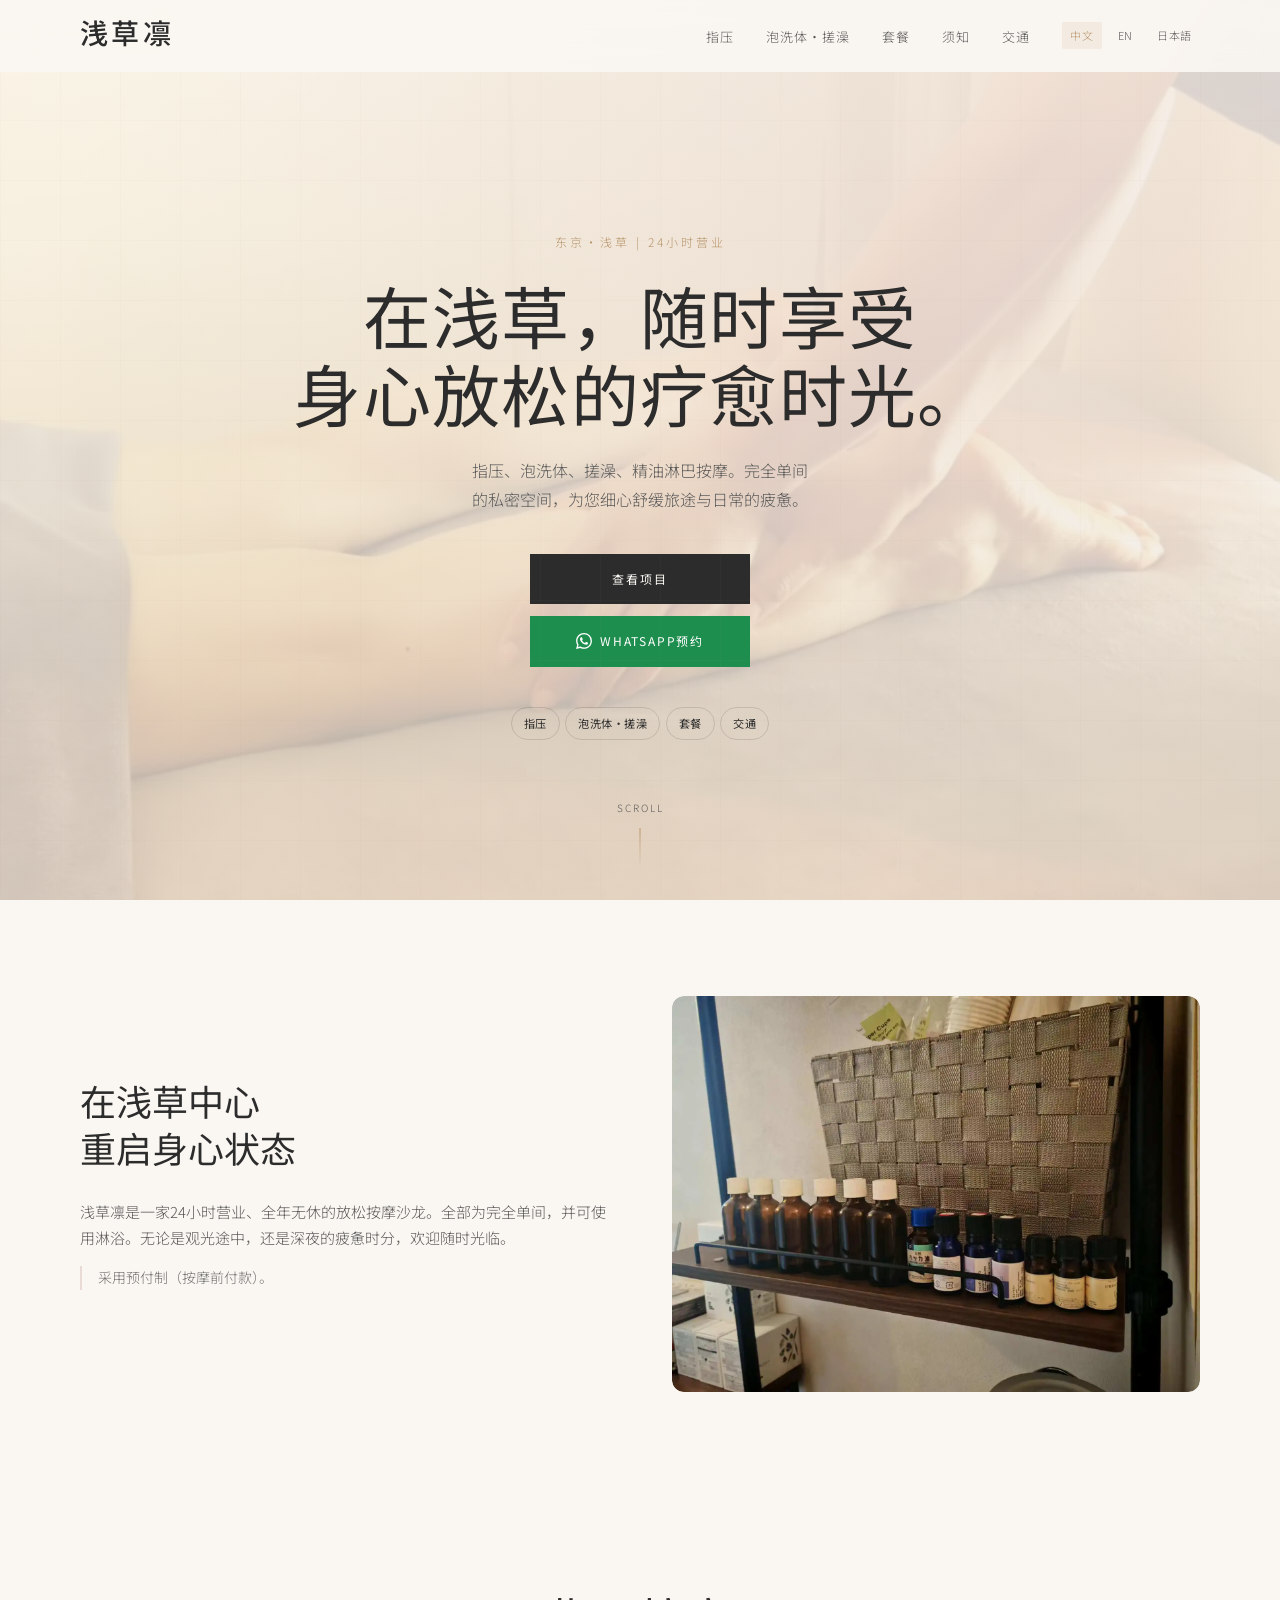
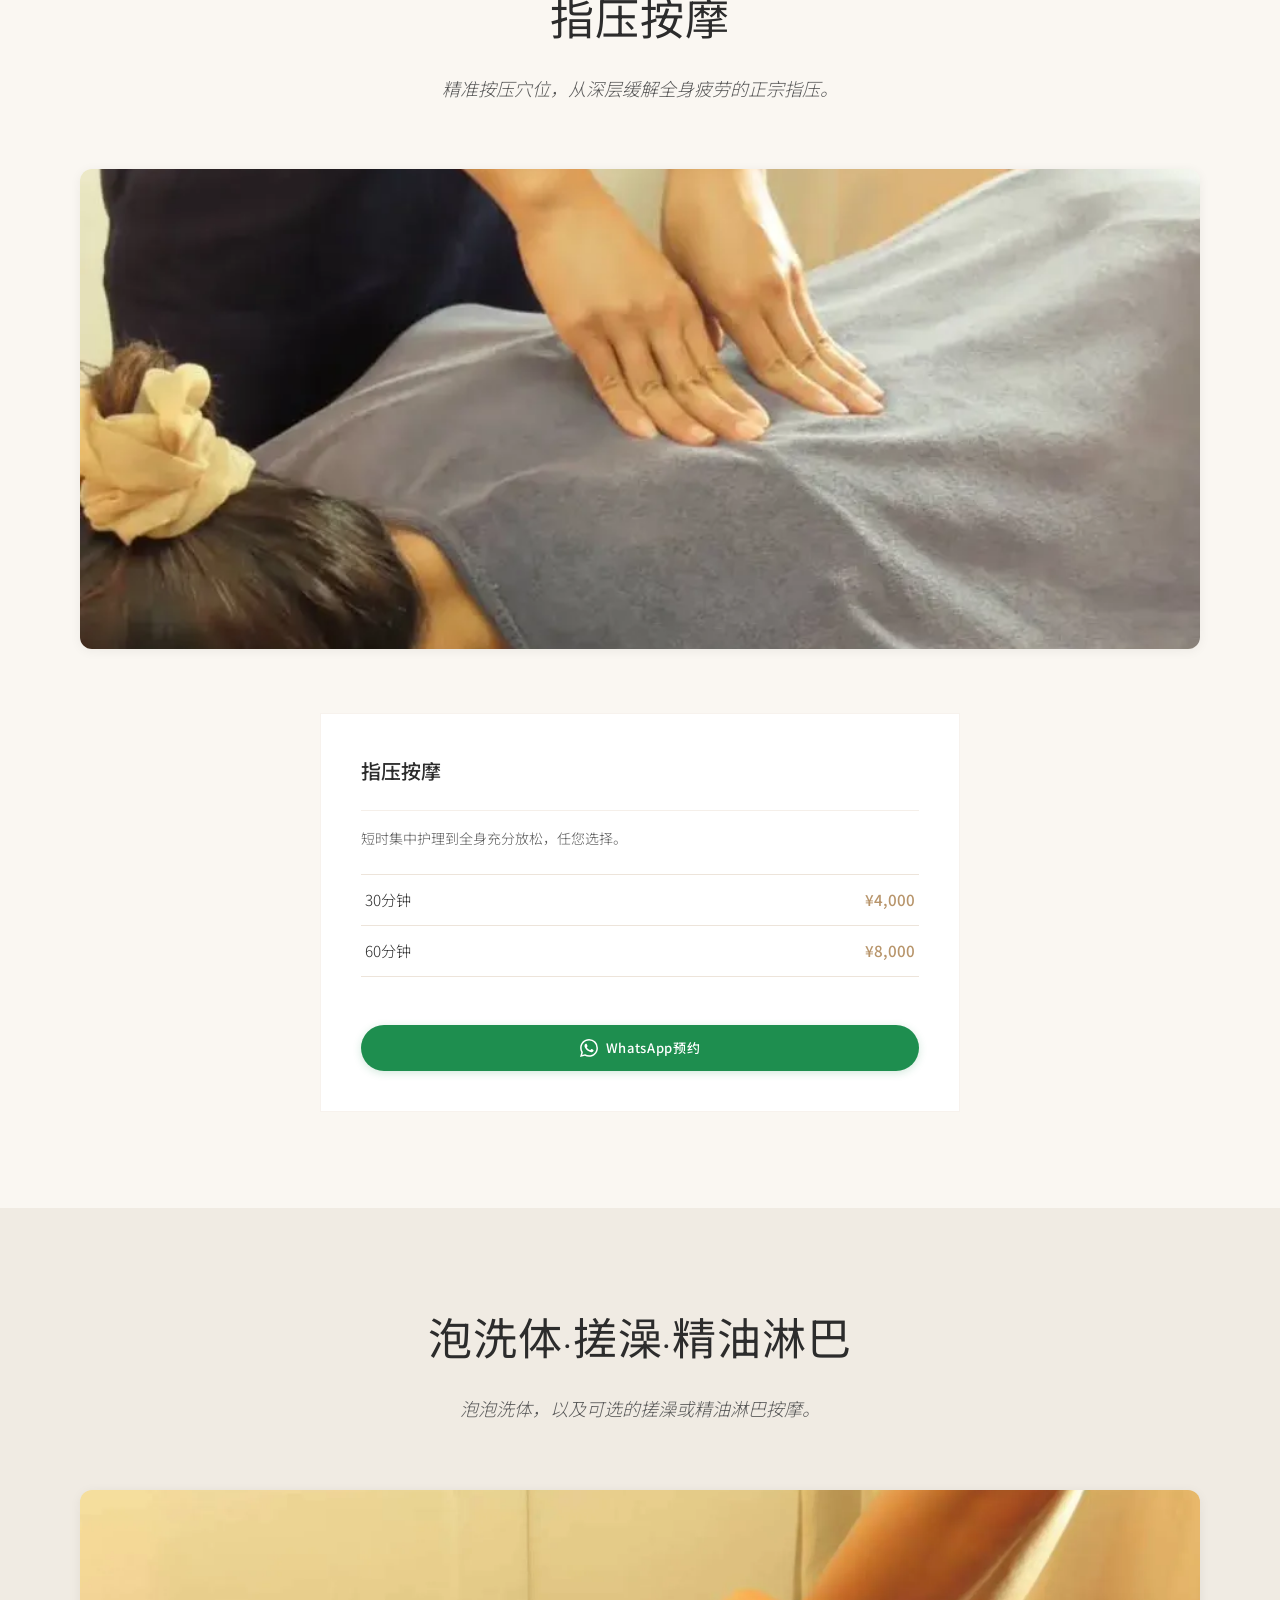
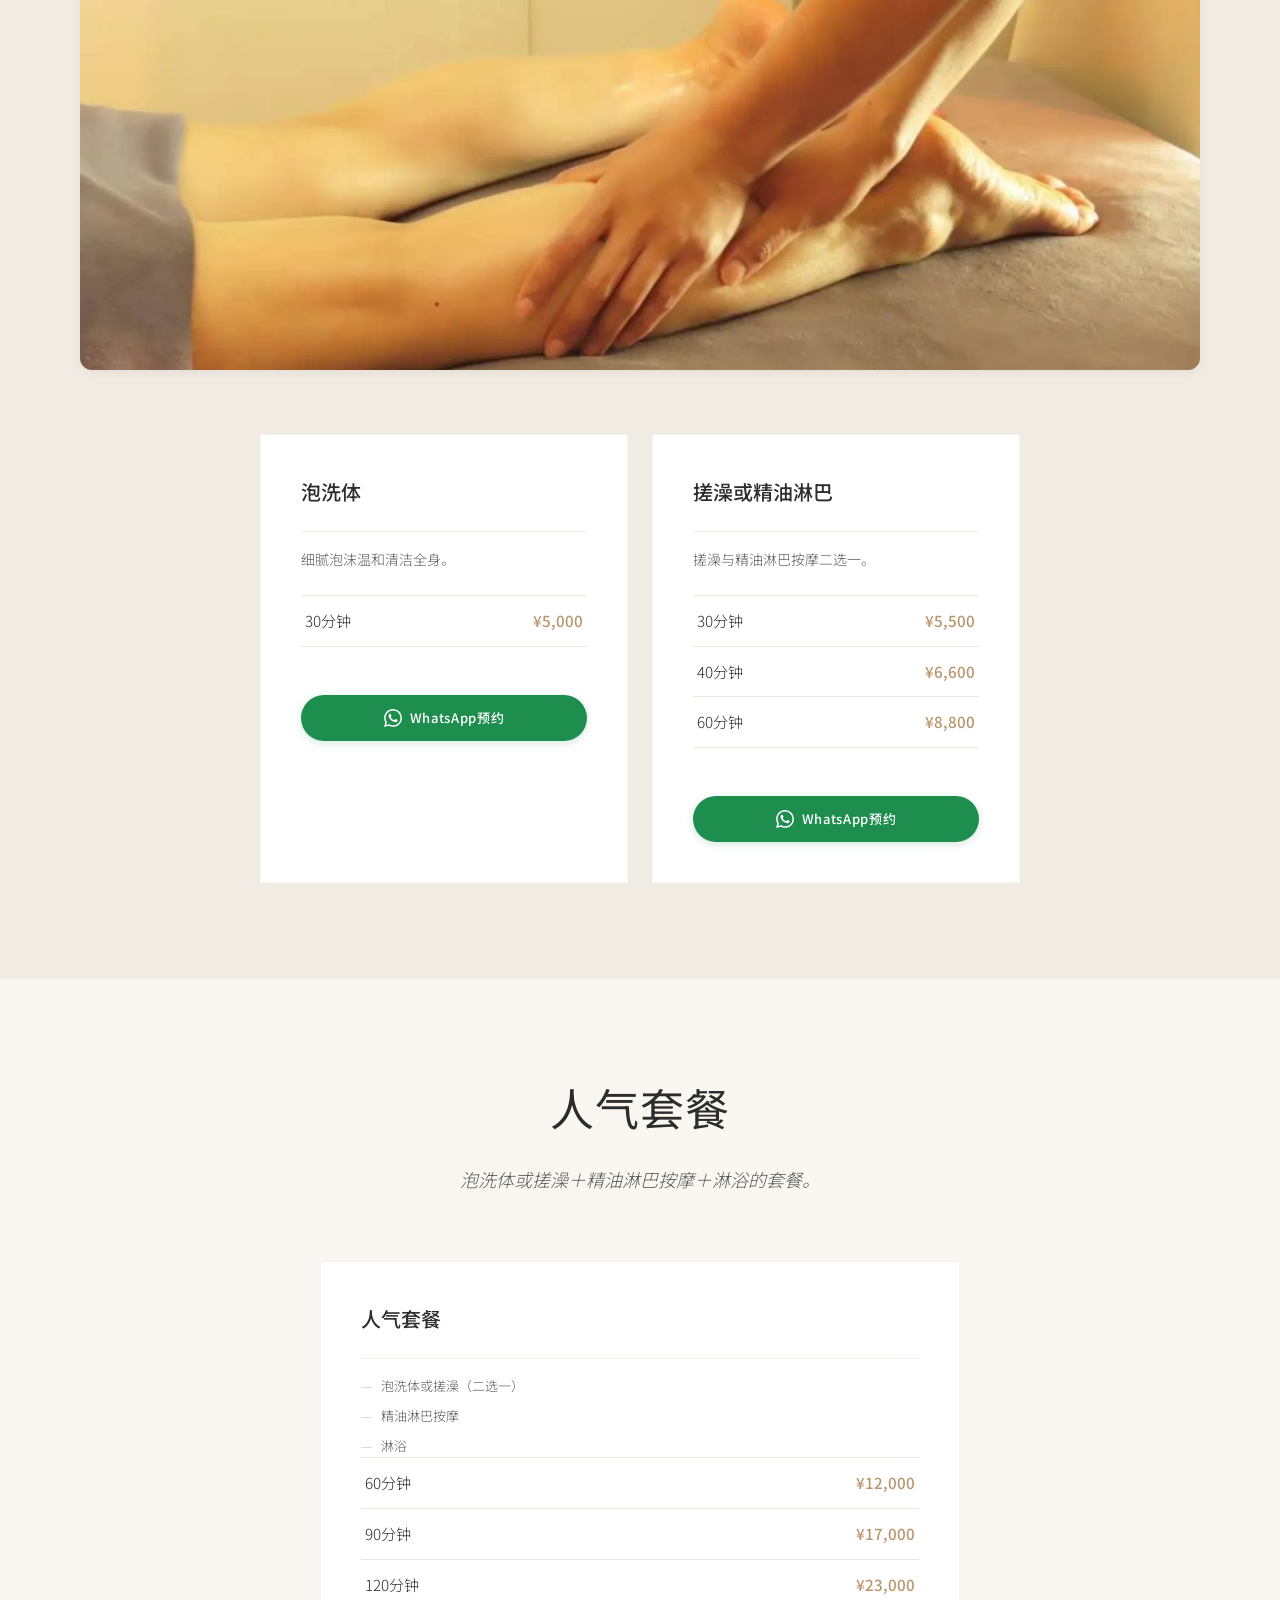
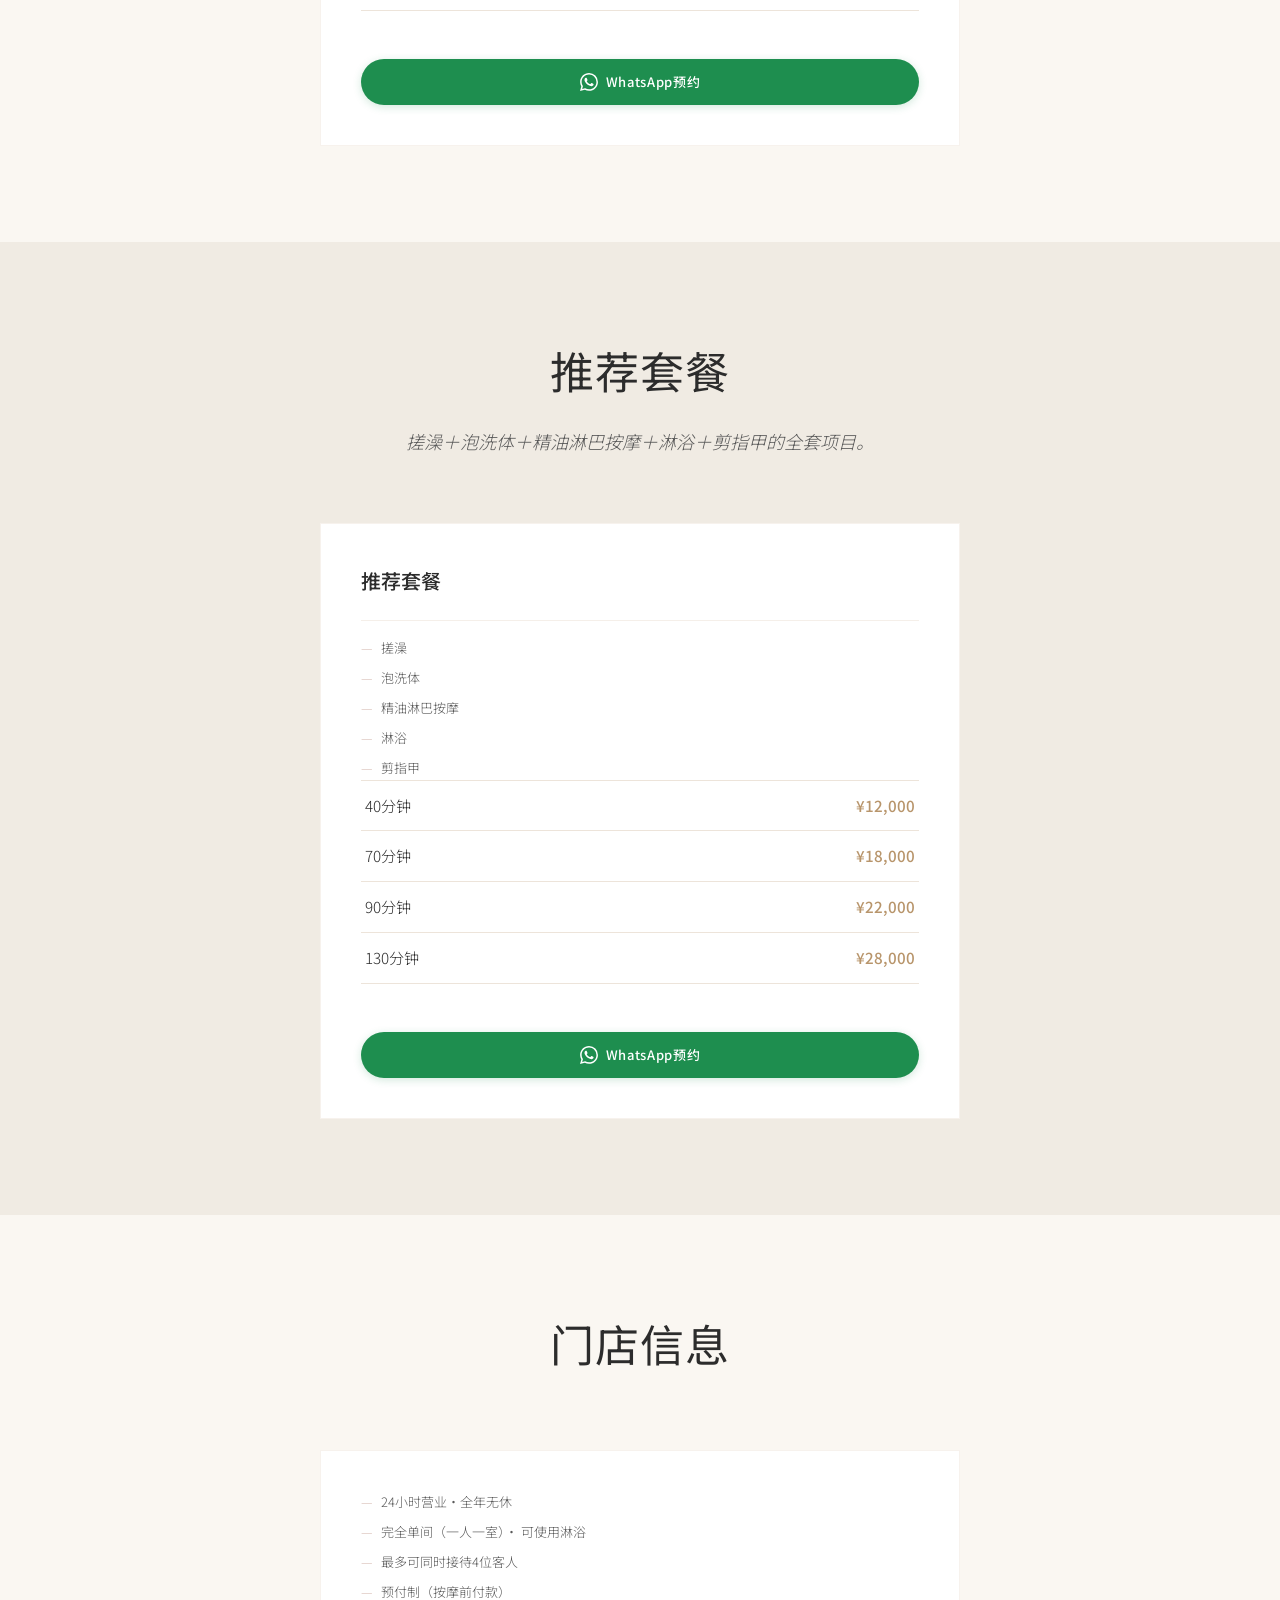
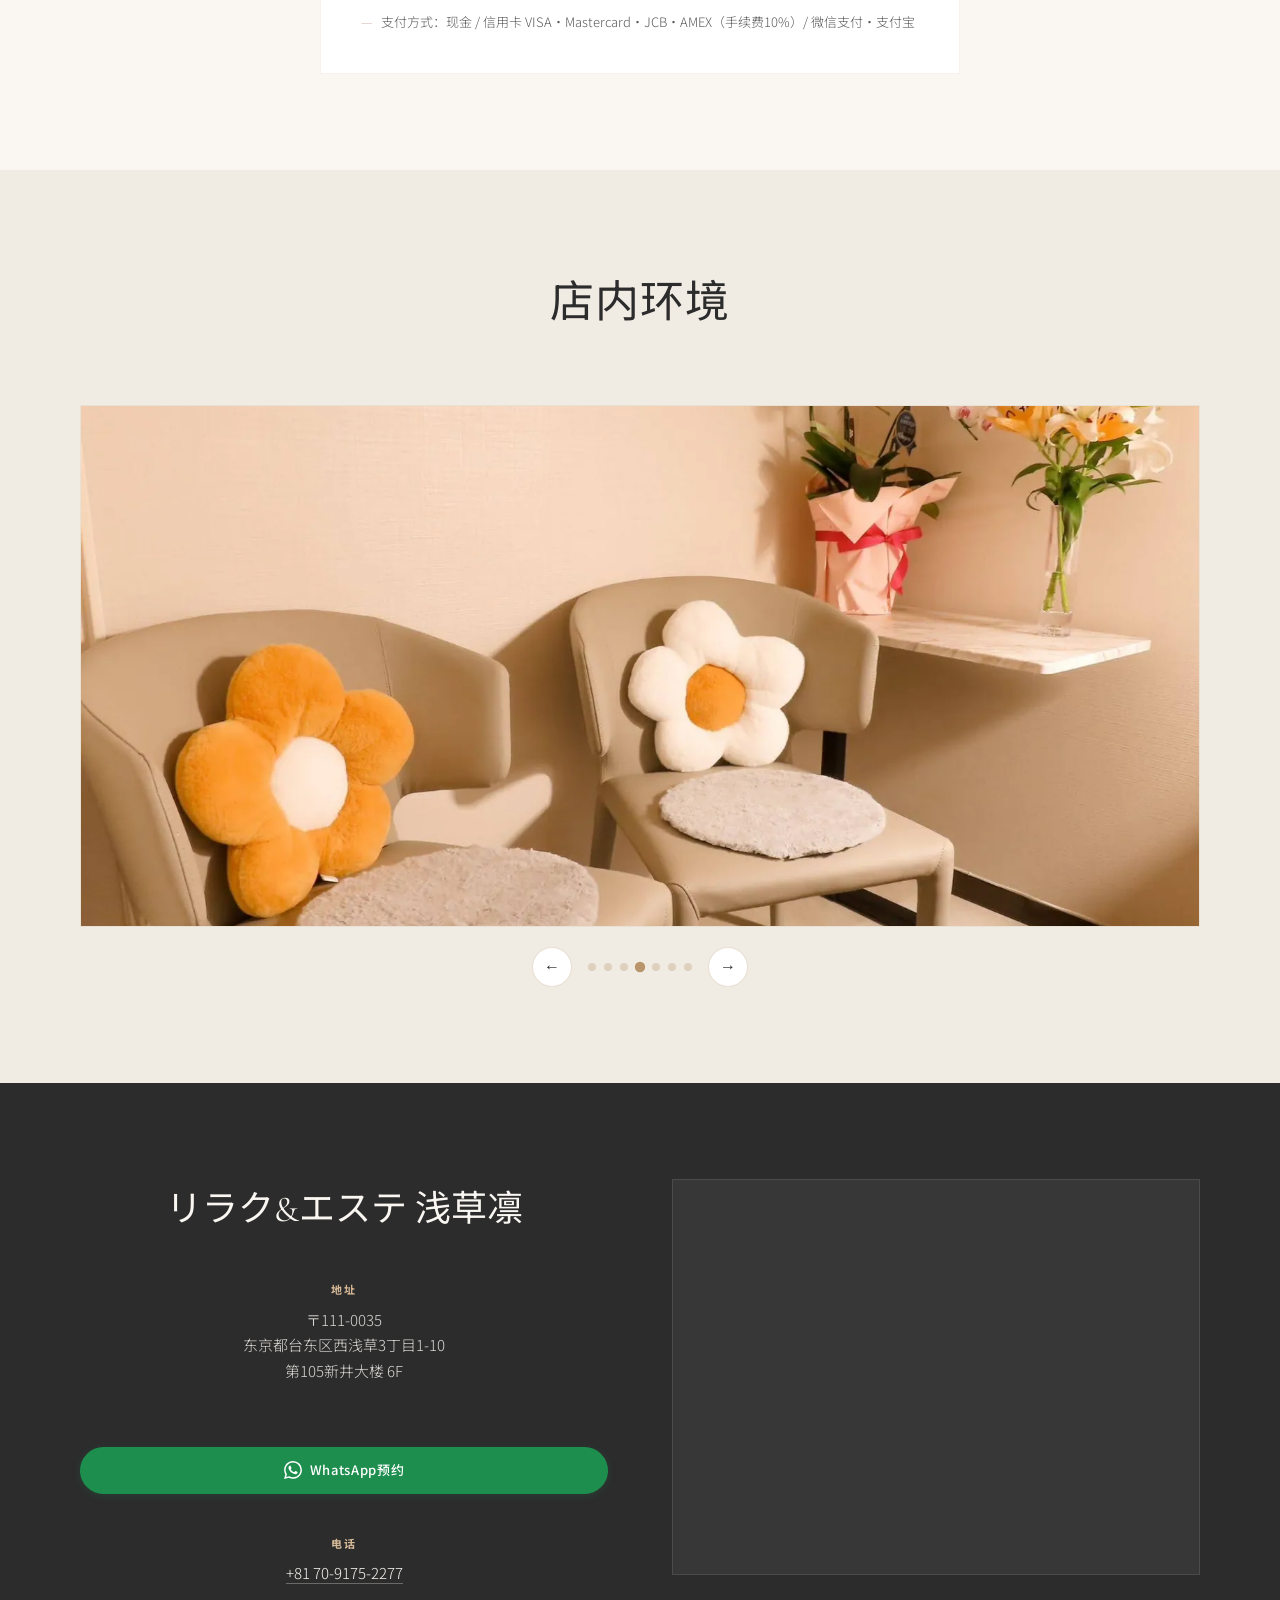
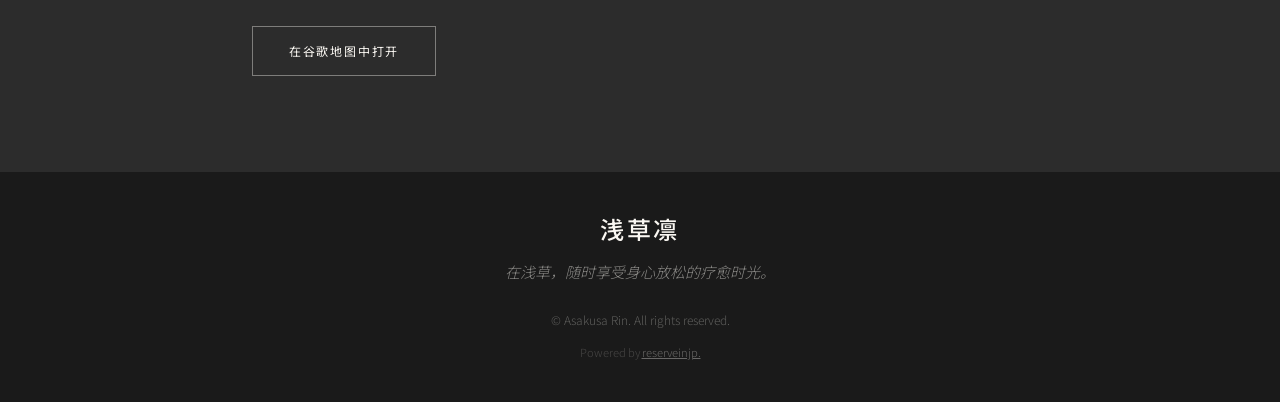
==== commit 80d4a7a1: "Merge duration variants into single cards with clickable price rows Co-Authored-By: Claude Fable 5 <" ====
--- a/cn/index.html
+++ b/cn/index.html
@@ -89,83 +89,57 @@
         <div class="service-photo">
           <img src="../assets/images/service-shiatsu.webp" alt="浅草凛 指压按摩" loading="lazy">
         </div>
+          <article class="service-card service-card-wide">
+            <div class="service-card-header">
+              <h3>指压按摩</h3>
+            </div>
+            <p class="service-desc">短时集中护理到全身充分放松，任您选择。</p>
+            <div class="price-list">
+              <a href="../booking.html?service=Shiatsu%2030%20min"><span>30分钟</span><span class="amount">¥4,000</span></a>
+              <a href="../booking.html?service=Shiatsu%2060%20min"><span>60分钟</span><span class="amount">¥8,000</span></a>
+            </div>
+            <a href="../booking.html" class="btn-booking">
+              <svg viewBox="0 0 24 24" width="18" height="18"><path d="M17.472 14.382c-.297-.149-1.758-.867-2.03-.967-.273-.099-.471-.148-.67.15-.197.297-.767.966-.94 1.164-.173.199-.347.223-.644.075-.297-.15-1.255-.463-2.39-1.475-.884-.788-1.48-1.761-1.653-2.059-.173-.297-.018-.458.13-.606.134-.133.298-.347.446-.52.149-.174.198-.298.298-.497.099-.198.05-.371-.025-.52-.075-.149-.669-1.612-.916-2.207-.242-.579-.487-.5-.669-.51-.173-.008-.371-.01-.57-.01-.198 0-.52.074-.792.372-.272.297-1.04 1.016-1.04 2.479 0 1.462 1.065 2.875 1.213 3.074.149.198 2.096 3.2 5.077 4.487.709.306 1.262.489 1.694.625.712.227 1.36.195 1.871.118.571-.085 1.758-.719 2.006-1.413.248-.694.248-1.289.173-1.413-.074-.124-.272-.198-.57-.347m-5.421 7.403h-.004a9.87 9.87 0 01-5.031-1.378l-.361-.214-3.741.982.998-3.648-.235-.374a9.86 9.86 0 01-1.51-5.26c.001-5.45 4.436-9.884 9.888-9.884 2.64 0 5.122 1.03 6.988 2.898a9.825 9.825 0 012.893 6.994c-.003 5.45-4.437 9.884-9.885 9.884m8.413-18.297A11.815 11.815 0 0012.05 0C5.495 0 .16 5.335.157 11.892c0 2.096.547 4.142 1.588 5.945L.057 24l6.305-1.654a11.882 11.882 0 005.683 1.448h.005c6.554 0 11.89-5.335 11.893-11.893a11.821 11.821 0 00-3.48-8.413Z" fill="currentColor"/></svg>
+              WhatsApp预约
+            </a>
+          </article>
+      </div>
+    </section>
+
+    <section class="services section section-alt" id="wash">
+      <div class="container">
+        <header class="section-header">
+          <h2>泡洗体·搓澡·精油淋巴</h2>
+          <p class="section-sub">泡泡洗体，以及可选的搓澡或精油淋巴按摩。</p>
+        </header>
+        <div class="service-photo">
+          <img src="../assets/images/service-oil.webp" alt="浅草凛 精油淋巴按摩" loading="lazy">
+        </div>
         <div class="service-grid service-grid-2">
           <article class="service-card">
             <div class="service-card-header">
-              <h3>指压 30分钟</h3>
-              <p class="price">¥4,000</p>
-            </div>
-            <p class="service-desc">短时间集中护理疲劳部位。</p>
-            <a href="../booking.html?service=Shiatsu%2030%20min" class="btn-booking">
+              <h3>泡洗体</h3>
+            </div>
+            <p class="service-desc">细腻泡沫温和清洁全身。</p>
+            <div class="price-list">
+              <a href="../booking.html?service=Bubble%20Body%20Wash%2030%20min"><span>30分钟</span><span class="amount">¥5,000</span></a>
+            </div>
+            <a href="../booking.html" class="btn-booking">
               <svg viewBox="0 0 24 24" width="18" height="18"><path d="M17.472 14.382c-.297-.149-1.758-.867-2.03-.967-.273-.099-.471-.148-.67.15-.197.297-.767.966-.94 1.164-.173.199-.347.223-.644.075-.297-.15-1.255-.463-2.39-1.475-.884-.788-1.48-1.761-1.653-2.059-.173-.297-.018-.458.13-.606.134-.133.298-.347.446-.52.149-.174.198-.298.298-.497.099-.198.05-.371-.025-.52-.075-.149-.669-1.612-.916-2.207-.242-.579-.487-.5-.669-.51-.173-.008-.371-.01-.57-.01-.198 0-.52.074-.792.372-.272.297-1.04 1.016-1.04 2.479 0 1.462 1.065 2.875 1.213 3.074.149.198 2.096 3.2 5.077 4.487.709.306 1.262.489 1.694.625.712.227 1.36.195 1.871.118.571-.085 1.758-.719 2.006-1.413.248-.694.248-1.289.173-1.413-.074-.124-.272-.198-.57-.347m-5.421 7.403h-.004a9.87 9.87 0 01-5.031-1.378l-.361-.214-3.741.982.998-3.648-.235-.374a9.86 9.86 0 01-1.51-5.26c.001-5.45 4.436-9.884 9.888-9.884 2.64 0 5.122 1.03 6.988 2.898a9.825 9.825 0 012.893 6.994c-.003 5.45-4.437 9.884-9.885 9.884m8.413-18.297A11.815 11.815 0 0012.05 0C5.495 0 .16 5.335.157 11.892c0 2.096.547 4.142 1.588 5.945L.057 24l6.305-1.654a11.882 11.882 0 005.683 1.448h.005c6.554 0 11.89-5.335 11.893-11.893a11.821 11.821 0 00-3.48-8.413Z" fill="currentColor"/></svg>
               WhatsApp预约
             </a>
           </article>
           <article class="service-card">
             <div class="service-card-header">
-              <h3>指压 60分钟</h3>
-              <p class="price">¥8,000</p>
-            </div>
-            <p class="service-desc">均衡而充分地放松全身。</p>
-            <a href="../booking.html?service=Shiatsu%2060%20min" class="btn-booking">
-              <svg viewBox="0 0 24 24" width="18" height="18"><path d="M17.472 14.382c-.297-.149-1.758-.867-2.03-.967-.273-.099-.471-.148-.67.15-.197.297-.767.966-.94 1.164-.173.199-.347.223-.644.075-.297-.15-1.255-.463-2.39-1.475-.884-.788-1.48-1.761-1.653-2.059-.173-.297-.018-.458.13-.606.134-.133.298-.347.446-.52.149-.174.198-.298.298-.497.099-.198.05-.371-.025-.52-.075-.149-.669-1.612-.916-2.207-.242-.579-.487-.5-.669-.51-.173-.008-.371-.01-.57-.01-.198 0-.52.074-.792.372-.272.297-1.04 1.016-1.04 2.479 0 1.462 1.065 2.875 1.213 3.074.149.198 2.096 3.2 5.077 4.487.709.306 1.262.489 1.694.625.712.227 1.36.195 1.871.118.571-.085 1.758-.719 2.006-1.413.248-.694.248-1.289.173-1.413-.074-.124-.272-.198-.57-.347m-5.421 7.403h-.004a9.87 9.87 0 01-5.031-1.378l-.361-.214-3.741.982.998-3.648-.235-.374a9.86 9.86 0 01-1.51-5.26c.001-5.45 4.436-9.884 9.888-9.884 2.64 0 5.122 1.03 6.988 2.898a9.825 9.825 0 012.893 6.994c-.003 5.45-4.437 9.884-9.885 9.884m8.413-18.297A11.815 11.815 0 0012.05 0C5.495 0 .16 5.335.157 11.892c0 2.096.547 4.142 1.588 5.945L.057 24l6.305-1.654a11.882 11.882 0 005.683 1.448h.005c6.554 0 11.89-5.335 11.893-11.893a11.821 11.821 0 00-3.48-8.413Z" fill="currentColor"/></svg>
-              WhatsApp预约
-            </a>
-          </article>
-        </div>
-      </div>
-    </section>
-
-    <section class="services section section-alt" id="wash">
-      <div class="container">
-        <header class="section-header">
-          <h2>泡洗体·搓澡·精油淋巴</h2>
-          <p class="section-sub">泡泡洗体，以及可选的搓澡或精油淋巴按摩。</p>
-        </header>
-        <div class="service-photo">
-          <img src="../assets/images/service-oil.webp" alt="浅草凛 精油淋巴按摩" loading="lazy">
-        </div>
-        <div class="service-grid">
-          <article class="service-card">
-            <div class="service-card-header">
-              <h3>泡洗体 30分钟</h3>
-              <p class="price">¥5,000</p>
-            </div>
-            <p class="service-desc">细腻泡沫温和清洁全身。</p>
-            <a href="../booking.html?service=Bubble%20Body%20Wash%2030%20min" class="btn-booking">
-              <svg viewBox="0 0 24 24" width="18" height="18"><path d="M17.472 14.382c-.297-.149-1.758-.867-2.03-.967-.273-.099-.471-.148-.67.15-.197.297-.767.966-.94 1.164-.173.199-.347.223-.644.075-.297-.15-1.255-.463-2.39-1.475-.884-.788-1.48-1.761-1.653-2.059-.173-.297-.018-.458.13-.606.134-.133.298-.347.446-.52.149-.174.198-.298.298-.497.099-.198.05-.371-.025-.52-.075-.149-.669-1.612-.916-2.207-.242-.579-.487-.5-.669-.51-.173-.008-.371-.01-.57-.01-.198 0-.52.074-.792.372-.272.297-1.04 1.016-1.04 2.479 0 1.462 1.065 2.875 1.213 3.074.149.198 2.096 3.2 5.077 4.487.709.306 1.262.489 1.694.625.712.227 1.36.195 1.871.118.571-.085 1.758-.719 2.006-1.413.248-.694.248-1.289.173-1.413-.074-.124-.272-.198-.57-.347m-5.421 7.403h-.004a9.87 9.87 0 01-5.031-1.378l-.361-.214-3.741.982.998-3.648-.235-.374a9.86 9.86 0 01-1.51-5.26c.001-5.45 4.436-9.884 9.888-9.884 2.64 0 5.122 1.03 6.988 2.898a9.825 9.825 0 012.893 6.994c-.003 5.45-4.437 9.884-9.885 9.884m8.413-18.297A11.815 11.815 0 0012.05 0C5.495 0 .16 5.335.157 11.892c0 2.096.547 4.142 1.588 5.945L.057 24l6.305-1.654a11.882 11.882 0 005.683 1.448h.005c6.554 0 11.89-5.335 11.893-11.893a11.821 11.821 0 00-3.48-8.413Z" fill="currentColor"/></svg>
-              WhatsApp预约
-            </a>
-          </article>
-          <article class="service-card">
-            <div class="service-card-header">
-              <h3>搓澡或精油淋巴 30分钟</h3>
-              <p class="price">¥5,500</p>
+              <h3>搓澡或精油淋巴</h3>
             </div>
             <p class="service-desc">搓澡与精油淋巴按摩二选一。</p>
-            <a href="../booking.html?service=Body%20Scrub%20or%20Aroma%20Lymphatic%2030%20min" class="btn-booking">
-              <svg viewBox="0 0 24 24" width="18" height="18"><path d="M17.472 14.382c-.297-.149-1.758-.867-2.03-.967-.273-.099-.471-.148-.67.15-.197.297-.767.966-.94 1.164-.173.199-.347.223-.644.075-.297-.15-1.255-.463-2.39-1.475-.884-.788-1.48-1.761-1.653-2.059-.173-.297-.018-.458.13-.606.134-.133.298-.347.446-.52.149-.174.198-.298.298-.497.099-.198.05-.371-.025-.52-.075-.149-.669-1.612-.916-2.207-.242-.579-.487-.5-.669-.51-.173-.008-.371-.01-.57-.01-.198 0-.52.074-.792.372-.272.297-1.04 1.016-1.04 2.479 0 1.462 1.065 2.875 1.213 3.074.149.198 2.096 3.2 5.077 4.487.709.306 1.262.489 1.694.625.712.227 1.36.195 1.871.118.571-.085 1.758-.719 2.006-1.413.248-.694.248-1.289.173-1.413-.074-.124-.272-.198-.57-.347m-5.421 7.403h-.004a9.87 9.87 0 01-5.031-1.378l-.361-.214-3.741.982.998-3.648-.235-.374a9.86 9.86 0 01-1.51-5.26c.001-5.45 4.436-9.884 9.888-9.884 2.64 0 5.122 1.03 6.988 2.898a9.825 9.825 0 012.893 6.994c-.003 5.45-4.437 9.884-9.885 9.884m8.413-18.297A11.815 11.815 0 0012.05 0C5.495 0 .16 5.335.157 11.892c0 2.096.547 4.142 1.588 5.945L.057 24l6.305-1.654a11.882 11.882 0 005.683 1.448h.005c6.554 0 11.89-5.335 11.893-11.893a11.821 11.821 0 00-3.48-8.413Z" fill="currentColor"/></svg>
-              WhatsApp预约
-            </a>
-          </article>
-          <article class="service-card">
-            <div class="service-card-header">
-              <h3>搓澡或精油淋巴 40分钟</h3>
-              <p class="price">¥6,600</p>
-            </div>
-            <p class="service-desc">搓澡与精油淋巴按摩二选一。</p>
-            <a href="../booking.html?service=Body%20Scrub%20or%20Aroma%20Lymphatic%2040%20min" class="btn-booking">
-              <svg viewBox="0 0 24 24" width="18" height="18"><path d="M17.472 14.382c-.297-.149-1.758-.867-2.03-.967-.273-.099-.471-.148-.67.15-.197.297-.767.966-.94 1.164-.173.199-.347.223-.644.075-.297-.15-1.255-.463-2.39-1.475-.884-.788-1.48-1.761-1.653-2.059-.173-.297-.018-.458.13-.606.134-.133.298-.347.446-.52.149-.174.198-.298.298-.497.099-.198.05-.371-.025-.52-.075-.149-.669-1.612-.916-2.207-.242-.579-.487-.5-.669-.51-.173-.008-.371-.01-.57-.01-.198 0-.52.074-.792.372-.272.297-1.04 1.016-1.04 2.479 0 1.462 1.065 2.875 1.213 3.074.149.198 2.096 3.2 5.077 4.487.709.306 1.262.489 1.694.625.712.227 1.36.195 1.871.118.571-.085 1.758-.719 2.006-1.413.248-.694.248-1.289.173-1.413-.074-.124-.272-.198-.57-.347m-5.421 7.403h-.004a9.87 9.87 0 01-5.031-1.378l-.361-.214-3.741.982.998-3.648-.235-.374a9.86 9.86 0 01-1.51-5.26c.001-5.45 4.436-9.884 9.888-9.884 2.64 0 5.122 1.03 6.988 2.898a9.825 9.825 0 012.893 6.994c-.003 5.45-4.437 9.884-9.885 9.884m8.413-18.297A11.815 11.815 0 0012.05 0C5.495 0 .16 5.335.157 11.892c0 2.096.547 4.142 1.588 5.945L.057 24l6.305-1.654a11.882 11.882 0 005.683 1.448h.005c6.554 0 11.89-5.335 11.893-11.893a11.821 11.821 0 00-3.48-8.413Z" fill="currentColor"/></svg>
-              WhatsApp预约
-            </a>
-          </article>
-          <article class="service-card">
-            <div class="service-card-header">
-              <h3>搓澡或精油淋巴 60分钟</h3>
-              <p class="price">¥8,800</p>
-            </div>
-            <p class="service-desc">搓澡与精油淋巴按摩二选一。</p>
-            <a href="../booking.html?service=Body%20Scrub%20or%20Aroma%20Lymphatic%2060%20min" class="btn-booking">
+            <div class="price-list">
+              <a href="../booking.html?service=Body%20Scrub%20or%20Aroma%20Lymphatic%2030%20min"><span>30分钟</span><span class="amount">¥5,500</span></a>
+              <a href="../booking.html?service=Body%20Scrub%20or%20Aroma%20Lymphatic%2040%20min"><span>40分钟</span><span class="amount">¥6,600</span></a>
+              <a href="../booking.html?service=Body%20Scrub%20or%20Aroma%20Lymphatic%2060%20min"><span>60分钟</span><span class="amount">¥8,800</span></a>
+            </div>
+            <a href="../booking.html" class="btn-booking">
               <svg viewBox="0 0 24 24" width="18" height="18"><path d="M17.472 14.382c-.297-.149-1.758-.867-2.03-.967-.273-.099-.471-.148-.67.15-.197.297-.767.966-.94 1.164-.173.199-.347.223-.644.075-.297-.15-1.255-.463-2.39-1.475-.884-.788-1.48-1.761-1.653-2.059-.173-.297-.018-.458.13-.606.134-.133.298-.347.446-.52.149-.174.198-.298.298-.497.099-.198.05-.371-.025-.52-.075-.149-.669-1.612-.916-2.207-.242-.579-.487-.5-.669-.51-.173-.008-.371-.01-.57-.01-.198 0-.52.074-.792.372-.272.297-1.04 1.016-1.04 2.479 0 1.462 1.065 2.875 1.213 3.074.149.198 2.096 3.2 5.077 4.487.709.306 1.262.489 1.694.625.712.227 1.36.195 1.871.118.571-.085 1.758-.719 2.006-1.413.248-.694.248-1.289.173-1.413-.074-.124-.272-.198-.57-.347m-5.421 7.403h-.004a9.87 9.87 0 01-5.031-1.378l-.361-.214-3.741.982.998-3.648-.235-.374a9.86 9.86 0 01-1.51-5.26c.001-5.45 4.436-9.884 9.888-9.884 2.64 0 5.122 1.03 6.988 2.898a9.825 9.825 0 012.893 6.994c-.003 5.45-4.437 9.884-9.885 9.884m8.413-18.297A11.815 11.815 0 0012.05 0C5.495 0 .16 5.335.157 11.892c0 2.096.547 4.142 1.588 5.945L.057 24l6.305-1.654a11.882 11.882 0 005.683 1.448h.005c6.554 0 11.89-5.335 11.893-11.893a11.821 11.821 0 00-3.48-8.413Z" fill="currentColor"/></svg>
               WhatsApp预约
             </a>
@@ -180,53 +154,25 @@
           <h2>人气套餐</h2>
           <p class="section-sub">泡洗体或搓澡＋精油淋巴按摩＋淋浴的套餐。</p>
         </header>
-        <div class="service-grid">
-          <article class="service-card">
-            <div class="service-card-header">
-              <h3>人气套餐 60分钟</h3>
-              <p class="price">¥12,000</p>
+          <article class="service-card service-card-wide">
+            <div class="service-card-header">
+              <h3>人气套餐</h3>
             </div>
             <ul class="includes">
               <li>泡洗体或搓澡（二选一）</li>
               <li>精油淋巴按摩</li>
               <li>淋浴</li>
             </ul>
-            <a href="../booking.html?service=Popular%20Course%2060%20min" class="btn-booking">
-              <svg viewBox="0 0 24 24" width="18" height="18"><path d="M17.472 14.382c-.297-.149-1.758-.867-2.03-.967-.273-.099-.471-.148-.67.15-.197.297-.767.966-.94 1.164-.173.199-.347.223-.644.075-.297-.15-1.255-.463-2.39-1.475-.884-.788-1.48-1.761-1.653-2.059-.173-.297-.018-.458.13-.606.134-.133.298-.347.446-.52.149-.174.198-.298.298-.497.099-.198.05-.371-.025-.52-.075-.149-.669-1.612-.916-2.207-.242-.579-.487-.5-.669-.51-.173-.008-.371-.01-.57-.01-.198 0-.52.074-.792.372-.272.297-1.04 1.016-1.04 2.479 0 1.462 1.065 2.875 1.213 3.074.149.198 2.096 3.2 5.077 4.487.709.306 1.262.489 1.694.625.712.227 1.36.195 1.871.118.571-.085 1.758-.719 2.006-1.413.248-.694.248-1.289.173-1.413-.074-.124-.272-.198-.57-.347m-5.421 7.403h-.004a9.87 9.87 0 01-5.031-1.378l-.361-.214-3.741.982.998-3.648-.235-.374a9.86 9.86 0 01-1.51-5.26c.001-5.45 4.436-9.884 9.888-9.884 2.64 0 5.122 1.03 6.988 2.898a9.825 9.825 0 012.893 6.994c-.003 5.45-4.437 9.884-9.885 9.884m8.413-18.297A11.815 11.815 0 0012.05 0C5.495 0 .16 5.335.157 11.892c0 2.096.547 4.142 1.588 5.945L.057 24l6.305-1.654a11.882 11.882 0 005.683 1.448h.005c6.554 0 11.89-5.335 11.893-11.893a11.821 11.821 0 00-3.48-8.413Z" fill="currentColor"/></svg>
-              WhatsApp预约
-            </a>
-          </article>
-          <article class="service-card">
-            <div class="service-card-header">
-              <h3>人气套餐 90分钟</h3>
-              <p class="price">¥17,000</p>
-            </div>
-            <ul class="includes">
-              <li>泡洗体或搓澡（二选一）</li>
-              <li>精油淋巴按摩</li>
-              <li>淋浴</li>
-            </ul>
-            <a href="../booking.html?service=Popular%20Course%2090%20min" class="btn-booking">
-              <svg viewBox="0 0 24 24" width="18" height="18"><path d="M17.472 14.382c-.297-.149-1.758-.867-2.03-.967-.273-.099-.471-.148-.67.15-.197.297-.767.966-.94 1.164-.173.199-.347.223-.644.075-.297-.15-1.255-.463-2.39-1.475-.884-.788-1.48-1.761-1.653-2.059-.173-.297-.018-.458.13-.606.134-.133.298-.347.446-.52.149-.174.198-.298.298-.497.099-.198.05-.371-.025-.52-.075-.149-.669-1.612-.916-2.207-.242-.579-.487-.5-.669-.51-.173-.008-.371-.01-.57-.01-.198 0-.52.074-.792.372-.272.297-1.04 1.016-1.04 2.479 0 1.462 1.065 2.875 1.213 3.074.149.198 2.096 3.2 5.077 4.487.709.306 1.262.489 1.694.625.712.227 1.36.195 1.871.118.571-.085 1.758-.719 2.006-1.413.248-.694.248-1.289.173-1.413-.074-.124-.272-.198-.57-.347m-5.421 7.403h-.004a9.87 9.87 0 01-5.031-1.378l-.361-.214-3.741.982.998-3.648-.235-.374a9.86 9.86 0 01-1.51-5.26c.001-5.45 4.436-9.884 9.888-9.884 2.64 0 5.122 1.03 6.988 2.898a9.825 9.825 0 012.893 6.994c-.003 5.45-4.437 9.884-9.885 9.884m8.413-18.297A11.815 11.815 0 0012.05 0C5.495 0 .16 5.335.157 11.892c0 2.096.547 4.142 1.588 5.945L.057 24l6.305-1.654a11.882 11.882 0 005.683 1.448h.005c6.554 0 11.89-5.335 11.893-11.893a11.821 11.821 0 00-3.48-8.413Z" fill="currentColor"/></svg>
-              WhatsApp预约
-            </a>
-          </article>
-          <article class="service-card">
-            <div class="service-card-header">
-              <h3>人气套餐 120分钟</h3>
-              <p class="price">¥23,000</p>
-            </div>
-            <ul class="includes">
-              <li>泡洗体或搓澡（二选一）</li>
-              <li>精油淋巴按摩</li>
-              <li>淋浴</li>
-            </ul>
-            <a href="../booking.html?service=Popular%20Course%20120%20min" class="btn-booking">
-              <svg viewBox="0 0 24 24" width="18" height="18"><path d="M17.472 14.382c-.297-.149-1.758-.867-2.03-.967-.273-.099-.471-.148-.67.15-.197.297-.767.966-.94 1.164-.173.199-.347.223-.644.075-.297-.15-1.255-.463-2.39-1.475-.884-.788-1.48-1.761-1.653-2.059-.173-.297-.018-.458.13-.606.134-.133.298-.347.446-.52.149-.174.198-.298.298-.497.099-.198.05-.371-.025-.52-.075-.149-.669-1.612-.916-2.207-.242-.579-.487-.5-.669-.51-.173-.008-.371-.01-.57-.01-.198 0-.52.074-.792.372-.272.297-1.04 1.016-1.04 2.479 0 1.462 1.065 2.875 1.213 3.074.149.198 2.096 3.2 5.077 4.487.709.306 1.262.489 1.694.625.712.227 1.36.195 1.871.118.571-.085 1.758-.719 2.006-1.413.248-.694.248-1.289.173-1.413-.074-.124-.272-.198-.57-.347m-5.421 7.403h-.004a9.87 9.87 0 01-5.031-1.378l-.361-.214-3.741.982.998-3.648-.235-.374a9.86 9.86 0 01-1.51-5.26c.001-5.45 4.436-9.884 9.888-9.884 2.64 0 5.122 1.03 6.988 2.898a9.825 9.825 0 012.893 6.994c-.003 5.45-4.437 9.884-9.885 9.884m8.413-18.297A11.815 11.815 0 0012.05 0C5.495 0 .16 5.335.157 11.892c0 2.096.547 4.142 1.588 5.945L.057 24l6.305-1.654a11.882 11.882 0 005.683 1.448h.005c6.554 0 11.89-5.335 11.893-11.893a11.821 11.821 0 00-3.48-8.413Z" fill="currentColor"/></svg>
-              WhatsApp预约
-            </a>
-          </article>
-        </div>
+            <div class="price-list">
+              <a href="../booking.html?service=Popular%20Course%2060%20min"><span>60分钟</span><span class="amount">¥12,000</span></a>
+              <a href="../booking.html?service=Popular%20Course%2090%20min"><span>90分钟</span><span class="amount">¥17,000</span></a>
+              <a href="../booking.html?service=Popular%20Course%20120%20min"><span>120分钟</span><span class="amount">¥23,000</span></a>
+            </div>
+            <a href="../booking.html" class="btn-booking">
+              <svg viewBox="0 0 24 24" width="18" height="18"><path d="M17.472 14.382c-.297-.149-1.758-.867-2.03-.967-.273-.099-.471-.148-.67.15-.197.297-.767.966-.94 1.164-.173.199-.347.223-.644.075-.297-.15-1.255-.463-2.39-1.475-.884-.788-1.48-1.761-1.653-2.059-.173-.297-.018-.458.13-.606.134-.133.298-.347.446-.52.149-.174.198-.298.298-.497.099-.198.05-.371-.025-.52-.075-.149-.669-1.612-.916-2.207-.242-.579-.487-.5-.669-.51-.173-.008-.371-.01-.57-.01-.198 0-.52.074-.792.372-.272.297-1.04 1.016-1.04 2.479 0 1.462 1.065 2.875 1.213 3.074.149.198 2.096 3.2 5.077 4.487.709.306 1.262.489 1.694.625.712.227 1.36.195 1.871.118.571-.085 1.758-.719 2.006-1.413.248-.694.248-1.289.173-1.413-.074-.124-.272-.198-.57-.347m-5.421 7.403h-.004a9.87 9.87 0 01-5.031-1.378l-.361-.214-3.741.982.998-3.648-.235-.374a9.86 9.86 0 01-1.51-5.26c.001-5.45 4.436-9.884 9.888-9.884 2.64 0 5.122 1.03 6.988 2.898a9.825 9.825 0 012.893 6.994c-.003 5.45-4.437 9.884-9.885 9.884m8.413-18.297A11.815 11.815 0 0012.05 0C5.495 0 .16 5.335.157 11.892c0 2.096.547 4.142 1.588 5.945L.057 24l6.305-1.654a11.882 11.882 0 005.683 1.448h.005c6.554 0 11.89-5.335 11.893-11.893a11.821 11.821 0 00-3.48-8.413Z" fill="currentColor"/></svg>
+              WhatsApp预约
+            </a>
+          </article>
       </div>
     </section>
 
@@ -236,11 +182,9 @@
           <h2>推荐套餐</h2>
           <p class="section-sub">搓澡＋泡洗体＋精油淋巴按摩＋淋浴＋剪指甲的全套项目。</p>
         </header>
-        <div class="service-grid">
-          <article class="service-card">
-            <div class="service-card-header">
-              <h3>推荐套餐 40分钟</h3>
-              <p class="price">¥12,000</p>
+          <article class="service-card service-card-wide">
+            <div class="service-card-header">
+              <h3>推荐套餐</h3>
             </div>
             <ul class="includes">
               <li>搓澡</li>
@@ -249,63 +193,17 @@
               <li>淋浴</li>
               <li>剪指甲</li>
             </ul>
-            <a href="../booking.html?service=Recommended%20Course%2040%20min" class="btn-booking">
-              <svg viewBox="0 0 24 24" width="18" height="18"><path d="M17.472 14.382c-.297-.149-1.758-.867-2.03-.967-.273-.099-.471-.148-.67.15-.197.297-.767.966-.94 1.164-.173.199-.347.223-.644.075-.297-.15-1.255-.463-2.39-1.475-.884-.788-1.48-1.761-1.653-2.059-.173-.297-.018-.458.13-.606.134-.133.298-.347.446-.52.149-.174.198-.298.298-.497.099-.198.05-.371-.025-.52-.075-.149-.669-1.612-.916-2.207-.242-.579-.487-.5-.669-.51-.173-.008-.371-.01-.57-.01-.198 0-.52.074-.792.372-.272.297-1.04 1.016-1.04 2.479 0 1.462 1.065 2.875 1.213 3.074.149.198 2.096 3.2 5.077 4.487.709.306 1.262.489 1.694.625.712.227 1.36.195 1.871.118.571-.085 1.758-.719 2.006-1.413.248-.694.248-1.289.173-1.413-.074-.124-.272-.198-.57-.347m-5.421 7.403h-.004a9.87 9.87 0 01-5.031-1.378l-.361-.214-3.741.982.998-3.648-.235-.374a9.86 9.86 0 01-1.51-5.26c.001-5.45 4.436-9.884 9.888-9.884 2.64 0 5.122 1.03 6.988 2.898a9.825 9.825 0 012.893 6.994c-.003 5.45-4.437 9.884-9.885 9.884m8.413-18.297A11.815 11.815 0 0012.05 0C5.495 0 .16 5.335.157 11.892c0 2.096.547 4.142 1.588 5.945L.057 24l6.305-1.654a11.882 11.882 0 005.683 1.448h.005c6.554 0 11.89-5.335 11.893-11.893a11.821 11.821 0 00-3.48-8.413Z" fill="currentColor"/></svg>
-              WhatsApp预约
-            </a>
-          </article>
-          <article class="service-card">
-            <div class="service-card-header">
-              <h3>推荐套餐 70分钟</h3>
-              <p class="price">¥18,000</p>
-            </div>
-            <ul class="includes">
-              <li>搓澡</li>
-              <li>泡洗体</li>
-              <li>精油淋巴按摩</li>
-              <li>淋浴</li>
-              <li>剪指甲</li>
-            </ul>
-            <a href="../booking.html?service=Recommended%20Course%2070%20min" class="btn-booking">
-              <svg viewBox="0 0 24 24" width="18" height="18"><path d="M17.472 14.382c-.297-.149-1.758-.867-2.03-.967-.273-.099-.471-.148-.67.15-.197.297-.767.966-.94 1.164-.173.199-.347.223-.644.075-.297-.15-1.255-.463-2.39-1.475-.884-.788-1.48-1.761-1.653-2.059-.173-.297-.018-.458.13-.606.134-.133.298-.347.446-.52.149-.174.198-.298.298-.497.099-.198.05-.371-.025-.52-.075-.149-.669-1.612-.916-2.207-.242-.579-.487-.5-.669-.51-.173-.008-.371-.01-.57-.01-.198 0-.52.074-.792.372-.272.297-1.04 1.016-1.04 2.479 0 1.462 1.065 2.875 1.213 3.074.149.198 2.096 3.2 5.077 4.487.709.306 1.262.489 1.694.625.712.227 1.36.195 1.871.118.571-.085 1.758-.719 2.006-1.413.248-.694.248-1.289.173-1.413-.074-.124-.272-.198-.57-.347m-5.421 7.403h-.004a9.87 9.87 0 01-5.031-1.378l-.361-.214-3.741.982.998-3.648-.235-.374a9.86 9.86 0 01-1.51-5.26c.001-5.45 4.436-9.884 9.888-9.884 2.64 0 5.122 1.03 6.988 2.898a9.825 9.825 0 012.893 6.994c-.003 5.45-4.437 9.884-9.885 9.884m8.413-18.297A11.815 11.815 0 0012.05 0C5.495 0 .16 5.335.157 11.892c0 2.096.547 4.142 1.588 5.945L.057 24l6.305-1.654a11.882 11.882 0 005.683 1.448h.005c6.554 0 11.89-5.335 11.893-11.893a11.821 11.821 0 00-3.48-8.413Z" fill="currentColor"/></svg>
-              WhatsApp预约
-            </a>
-          </article>
-          <article class="service-card">
-            <div class="service-card-header">
-              <h3>推荐套餐 90分钟</h3>
-              <p class="price">¥22,000</p>
-            </div>
-            <ul class="includes">
-              <li>搓澡</li>
-              <li>泡洗体</li>
-              <li>精油淋巴按摩</li>
-              <li>淋浴</li>
-              <li>剪指甲</li>
-            </ul>
-            <a href="../booking.html?service=Recommended%20Course%2090%20min" class="btn-booking">
-              <svg viewBox="0 0 24 24" width="18" height="18"><path d="M17.472 14.382c-.297-.149-1.758-.867-2.03-.967-.273-.099-.471-.148-.67.15-.197.297-.767.966-.94 1.164-.173.199-.347.223-.644.075-.297-.15-1.255-.463-2.39-1.475-.884-.788-1.48-1.761-1.653-2.059-.173-.297-.018-.458.13-.606.134-.133.298-.347.446-.52.149-.174.198-.298.298-.497.099-.198.05-.371-.025-.52-.075-.149-.669-1.612-.916-2.207-.242-.579-.487-.5-.669-.51-.173-.008-.371-.01-.57-.01-.198 0-.52.074-.792.372-.272.297-1.04 1.016-1.04 2.479 0 1.462 1.065 2.875 1.213 3.074.149.198 2.096 3.2 5.077 4.487.709.306 1.262.489 1.694.625.712.227 1.36.195 1.871.118.571-.085 1.758-.719 2.006-1.413.248-.694.248-1.289.173-1.413-.074-.124-.272-.198-.57-.347m-5.421 7.403h-.004a9.87 9.87 0 01-5.031-1.378l-.361-.214-3.741.982.998-3.648-.235-.374a9.86 9.86 0 01-1.51-5.26c.001-5.45 4.436-9.884 9.888-9.884 2.64 0 5.122 1.03 6.988 2.898a9.825 9.825 0 012.893 6.994c-.003 5.45-4.437 9.884-9.885 9.884m8.413-18.297A11.815 11.815 0 0012.05 0C5.495 0 .16 5.335.157 11.892c0 2.096.547 4.142 1.588 5.945L.057 24l6.305-1.654a11.882 11.882 0 005.683 1.448h.005c6.554 0 11.89-5.335 11.893-11.893a11.821 11.821 0 00-3.48-8.413Z" fill="currentColor"/></svg>
-              WhatsApp预约
-            </a>
-          </article>
-          <article class="service-card">
-            <div class="service-card-header">
-              <h3>推荐套餐 130分钟</h3>
-              <p class="price">¥28,000</p>
-            </div>
-            <ul class="includes">
-              <li>搓澡</li>
-              <li>泡洗体</li>
-              <li>精油淋巴按摩</li>
-              <li>淋浴</li>
-              <li>剪指甲</li>
-            </ul>
-            <a href="../booking.html?service=Recommended%20Course%20130%20min" class="btn-booking">
-              <svg viewBox="0 0 24 24" width="18" height="18"><path d="M17.472 14.382c-.297-.149-1.758-.867-2.03-.967-.273-.099-.471-.148-.67.15-.197.297-.767.966-.94 1.164-.173.199-.347.223-.644.075-.297-.15-1.255-.463-2.39-1.475-.884-.788-1.48-1.761-1.653-2.059-.173-.297-.018-.458.13-.606.134-.133.298-.347.446-.52.149-.174.198-.298.298-.497.099-.198.05-.371-.025-.52-.075-.149-.669-1.612-.916-2.207-.242-.579-.487-.5-.669-.51-.173-.008-.371-.01-.57-.01-.198 0-.52.074-.792.372-.272.297-1.04 1.016-1.04 2.479 0 1.462 1.065 2.875 1.213 3.074.149.198 2.096 3.2 5.077 4.487.709.306 1.262.489 1.694.625.712.227 1.36.195 1.871.118.571-.085 1.758-.719 2.006-1.413.248-.694.248-1.289.173-1.413-.074-.124-.272-.198-.57-.347m-5.421 7.403h-.004a9.87 9.87 0 01-5.031-1.378l-.361-.214-3.741.982.998-3.648-.235-.374a9.86 9.86 0 01-1.51-5.26c.001-5.45 4.436-9.884 9.888-9.884 2.64 0 5.122 1.03 6.988 2.898a9.825 9.825 0 012.893 6.994c-.003 5.45-4.437 9.884-9.885 9.884m8.413-18.297A11.815 11.815 0 0012.05 0C5.495 0 .16 5.335.157 11.892c0 2.096.547 4.142 1.588 5.945L.057 24l6.305-1.654a11.882 11.882 0 005.683 1.448h.005c6.554 0 11.89-5.335 11.893-11.893a11.821 11.821 0 00-3.48-8.413Z" fill="currentColor"/></svg>
-              WhatsApp预约
-            </a>
-          </article>
-        </div>
+            <div class="price-list">
+              <a href="../booking.html?service=Recommended%20Course%2040%20min"><span>40分钟</span><span class="amount">¥12,000</span></a>
+              <a href="../booking.html?service=Recommended%20Course%2070%20min"><span>70分钟</span><span class="amount">¥18,000</span></a>
+              <a href="../booking.html?service=Recommended%20Course%2090%20min"><span>90分钟</span><span class="amount">¥22,000</span></a>
+              <a href="../booking.html?service=Recommended%20Course%20130%20min"><span>130分钟</span><span class="amount">¥28,000</span></a>
+            </div>
+            <a href="../booking.html" class="btn-booking">
+              <svg viewBox="0 0 24 24" width="18" height="18"><path d="M17.472 14.382c-.297-.149-1.758-.867-2.03-.967-.273-.099-.471-.148-.67.15-.197.297-.767.966-.94 1.164-.173.199-.347.223-.644.075-.297-.15-1.255-.463-2.39-1.475-.884-.788-1.48-1.761-1.653-2.059-.173-.297-.018-.458.13-.606.134-.133.298-.347.446-.52.149-.174.198-.298.298-.497.099-.198.05-.371-.025-.52-.075-.149-.669-1.612-.916-2.207-.242-.579-.487-.5-.669-.51-.173-.008-.371-.01-.57-.01-.198 0-.52.074-.792.372-.272.297-1.04 1.016-1.04 2.479 0 1.462 1.065 2.875 1.213 3.074.149.198 2.096 3.2 5.077 4.487.709.306 1.262.489 1.694.625.712.227 1.36.195 1.871.118.571-.085 1.758-.719 2.006-1.413.248-.694.248-1.289.173-1.413-.074-.124-.272-.198-.57-.347m-5.421 7.403h-.004a9.87 9.87 0 01-5.031-1.378l-.361-.214-3.741.982.998-3.648-.235-.374a9.86 9.86 0 01-1.51-5.26c.001-5.45 4.436-9.884 9.888-9.884 2.64 0 5.122 1.03 6.988 2.898a9.825 9.825 0 012.893 6.994c-.003 5.45-4.437 9.884-9.885 9.884m8.413-18.297A11.815 11.815 0 0012.05 0C5.495 0 .16 5.335.157 11.892c0 2.096.547 4.142 1.588 5.945L.057 24l6.305-1.654a11.882 11.882 0 005.683 1.448h.005c6.554 0 11.89-5.335 11.893-11.893a11.821 11.821 0 00-3.48-8.413Z" fill="currentColor"/></svg>
+              WhatsApp预约
+            </a>
+          </article>
       </div>
     </section>
 
--- a/styles.css
+++ b/styles.css
@@ -793,6 +793,34 @@
 .service-card-wide {
   max-width: 640px;
   margin-inline: auto;
+}
+
+.price-list {
+  border-top: 1px solid rgba(184, 149, 107, 0.25);
+  margin-bottom: var(--space-md);
+}
+
+.price-list a {
+  display: flex;
+  justify-content: space-between;
+  align-items: baseline;
+  gap: 1rem;
+  padding: 0.75rem 0.25rem;
+  border-bottom: 1px solid rgba(184, 149, 107, 0.25);
+  font-size: 0.95rem;
+  color: var(--charcoal);
+  transition: background 0.3s, padding 0.3s;
+}
+
+.price-list a:hover {
+  background: var(--cream);
+  padding-inline: 0.6rem;
+}
+
+.price-list .amount {
+  font-weight: 500;
+  color: var(--gold);
+  white-space: nowrap;
 }
 
 .service-photo {
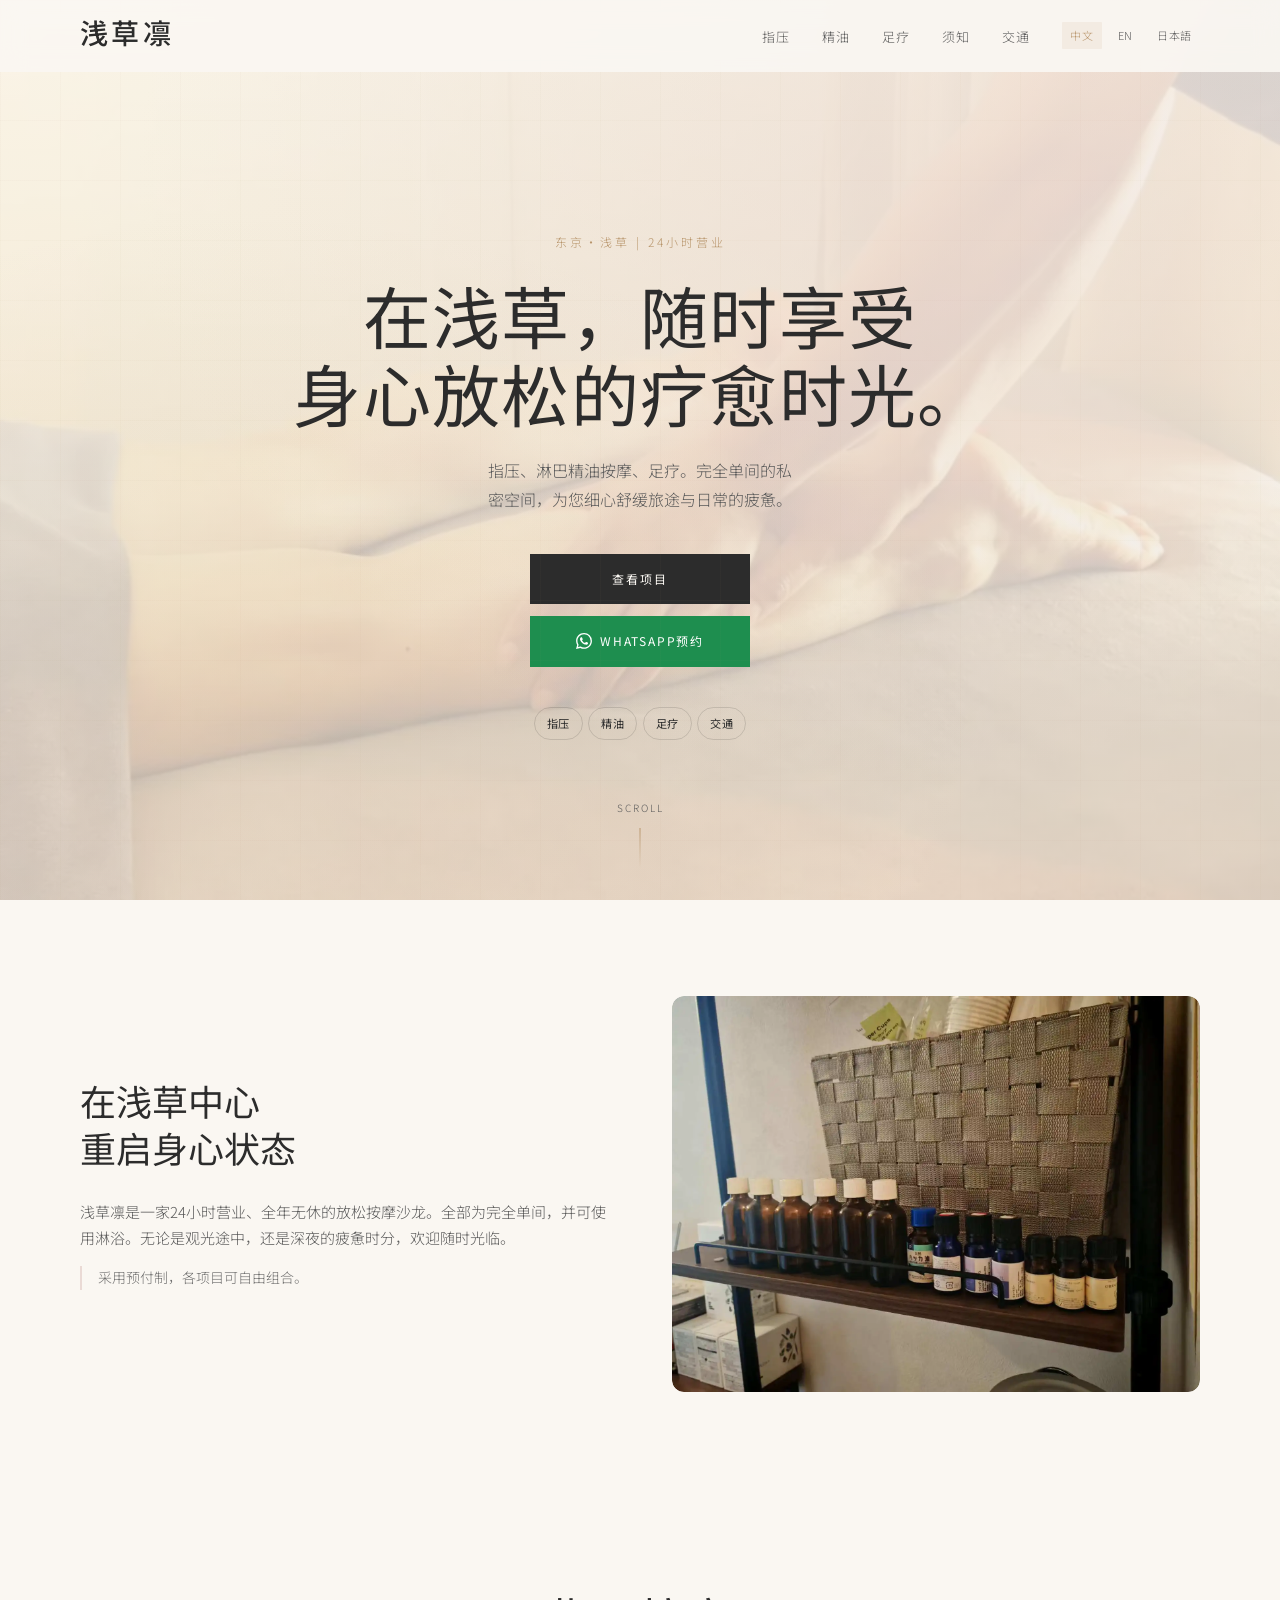
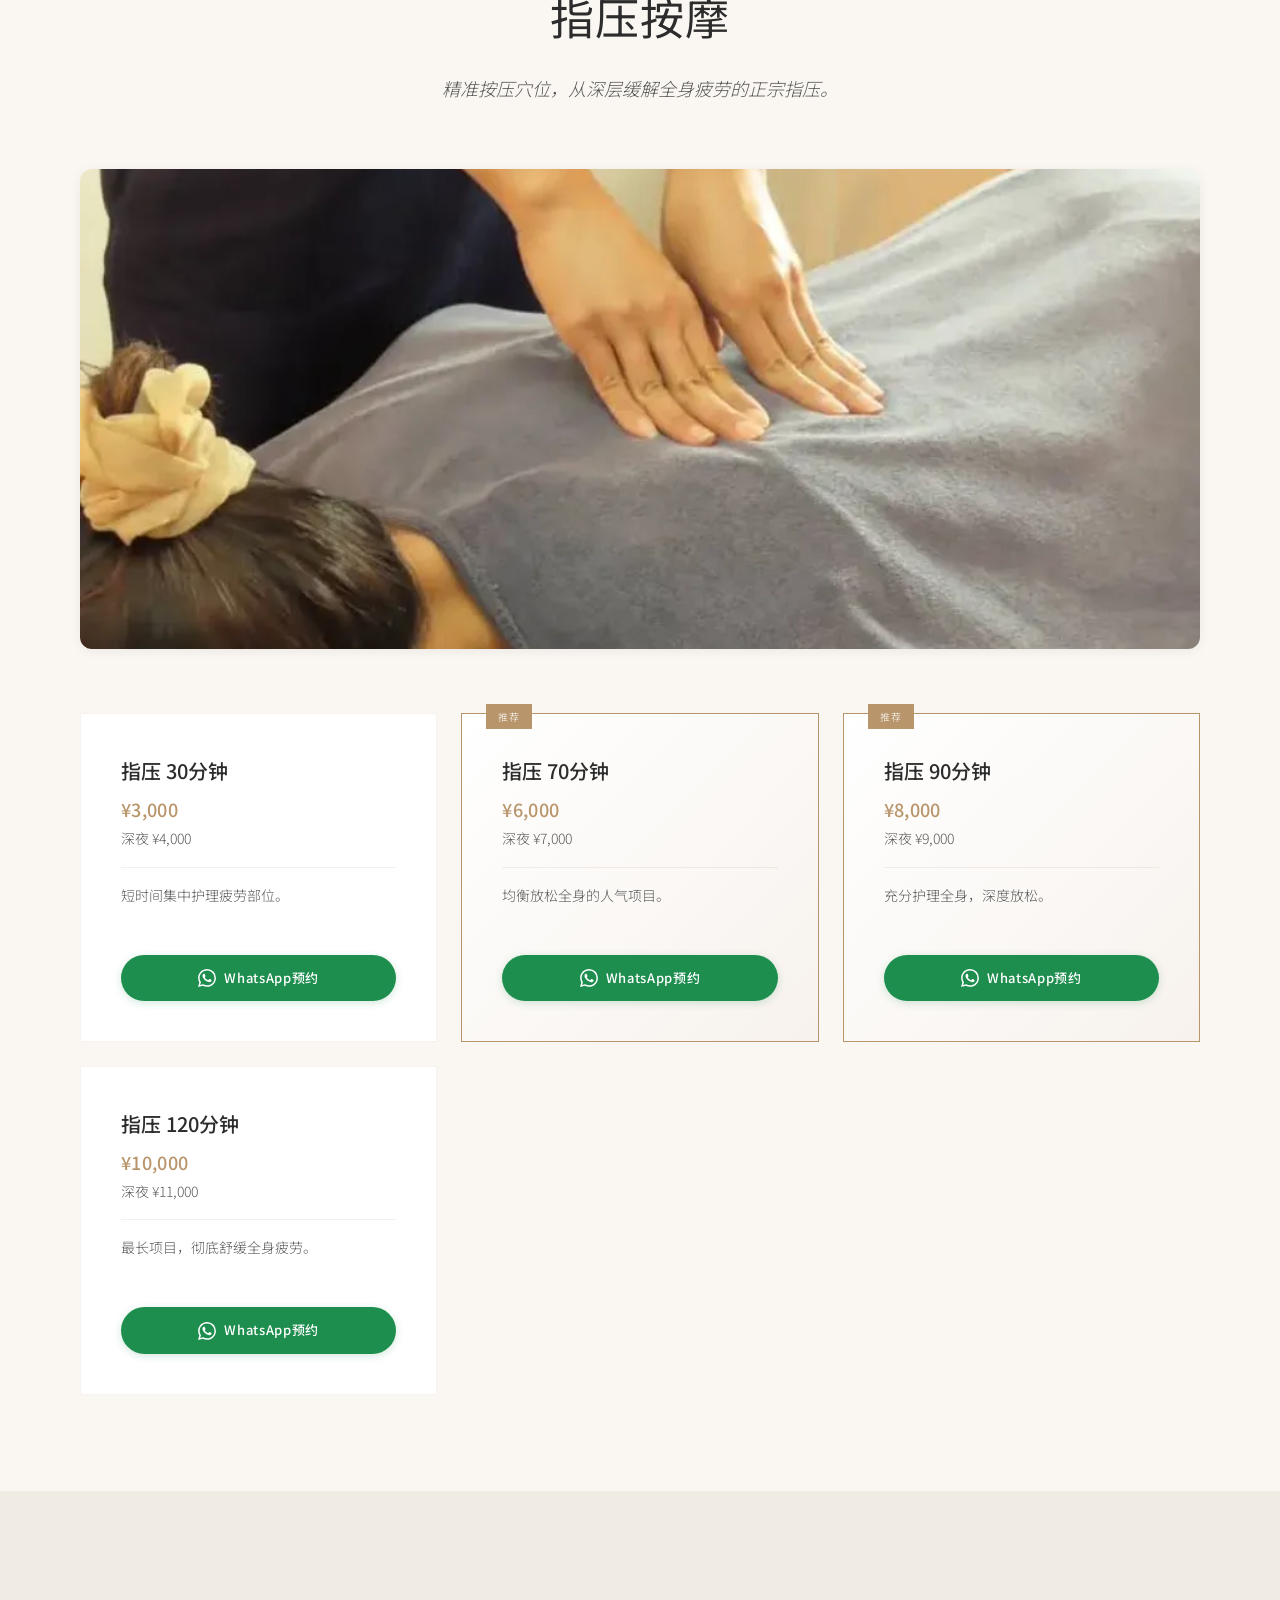
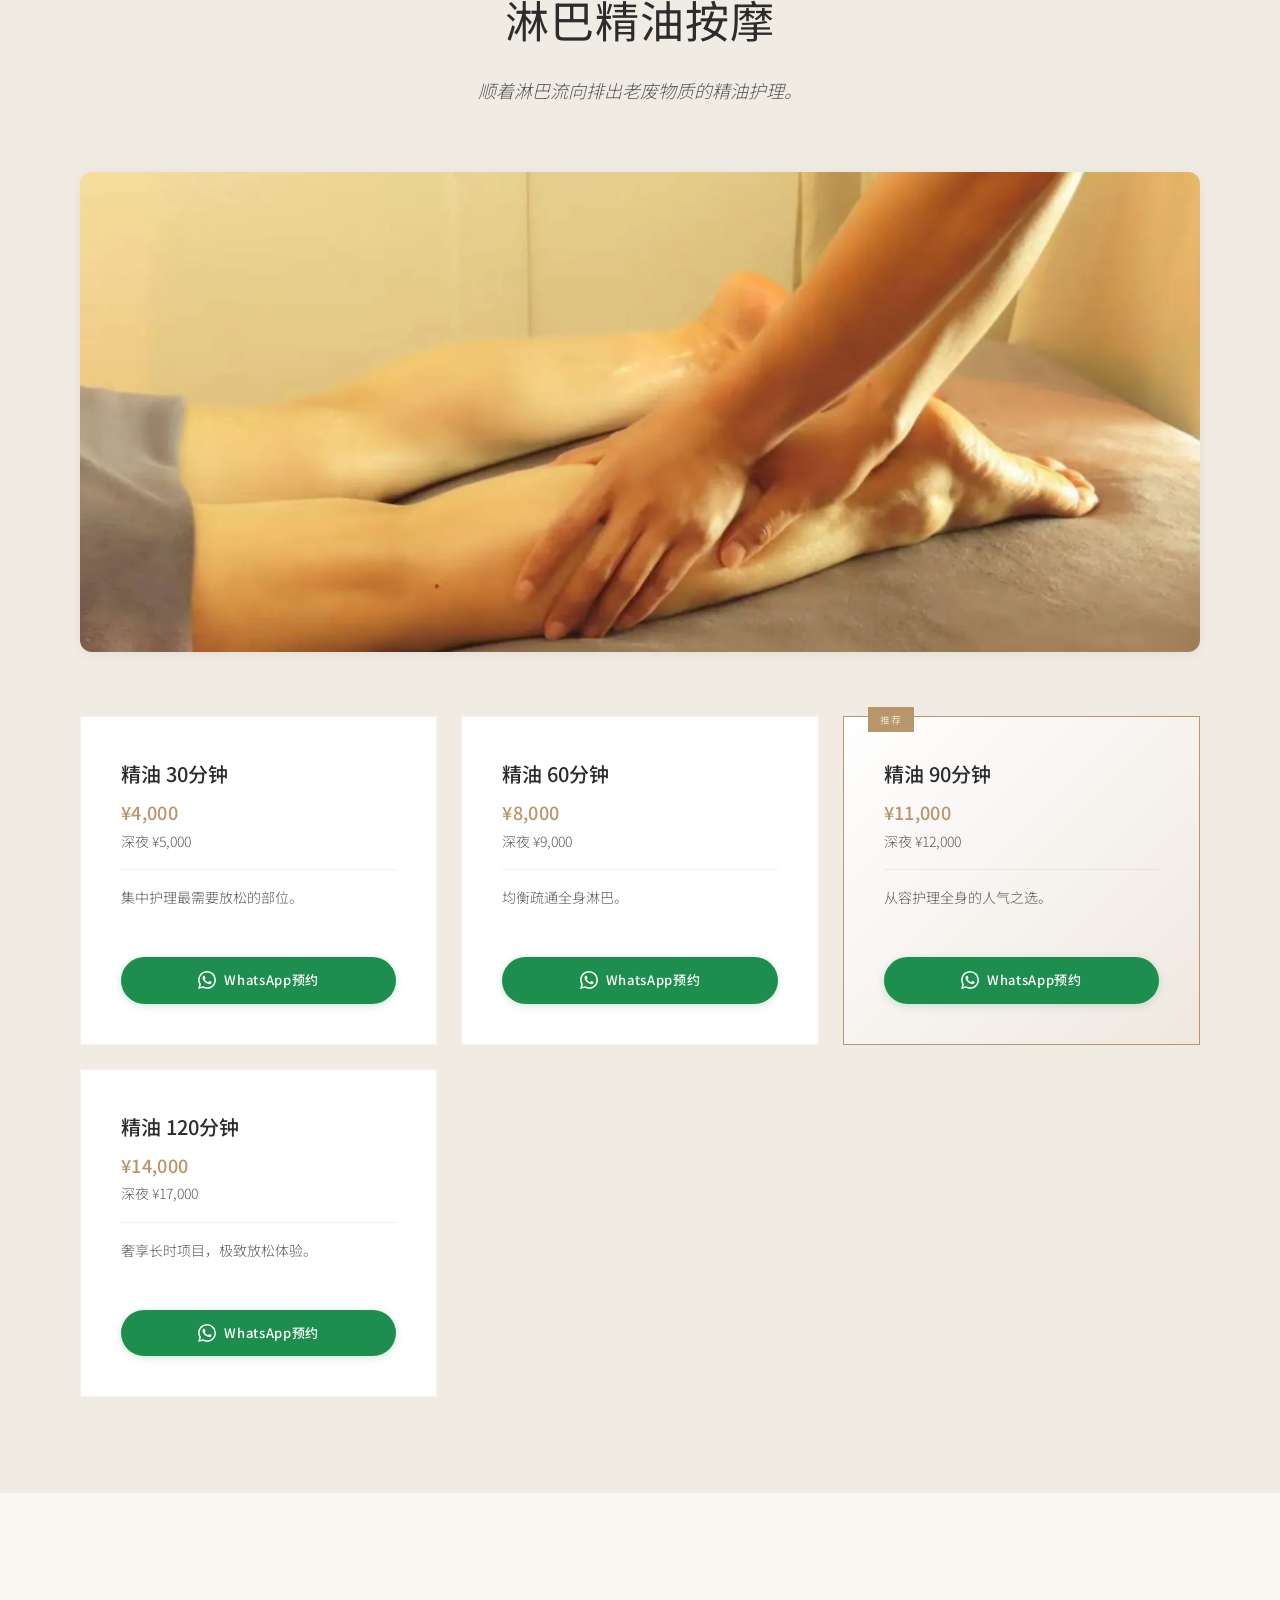
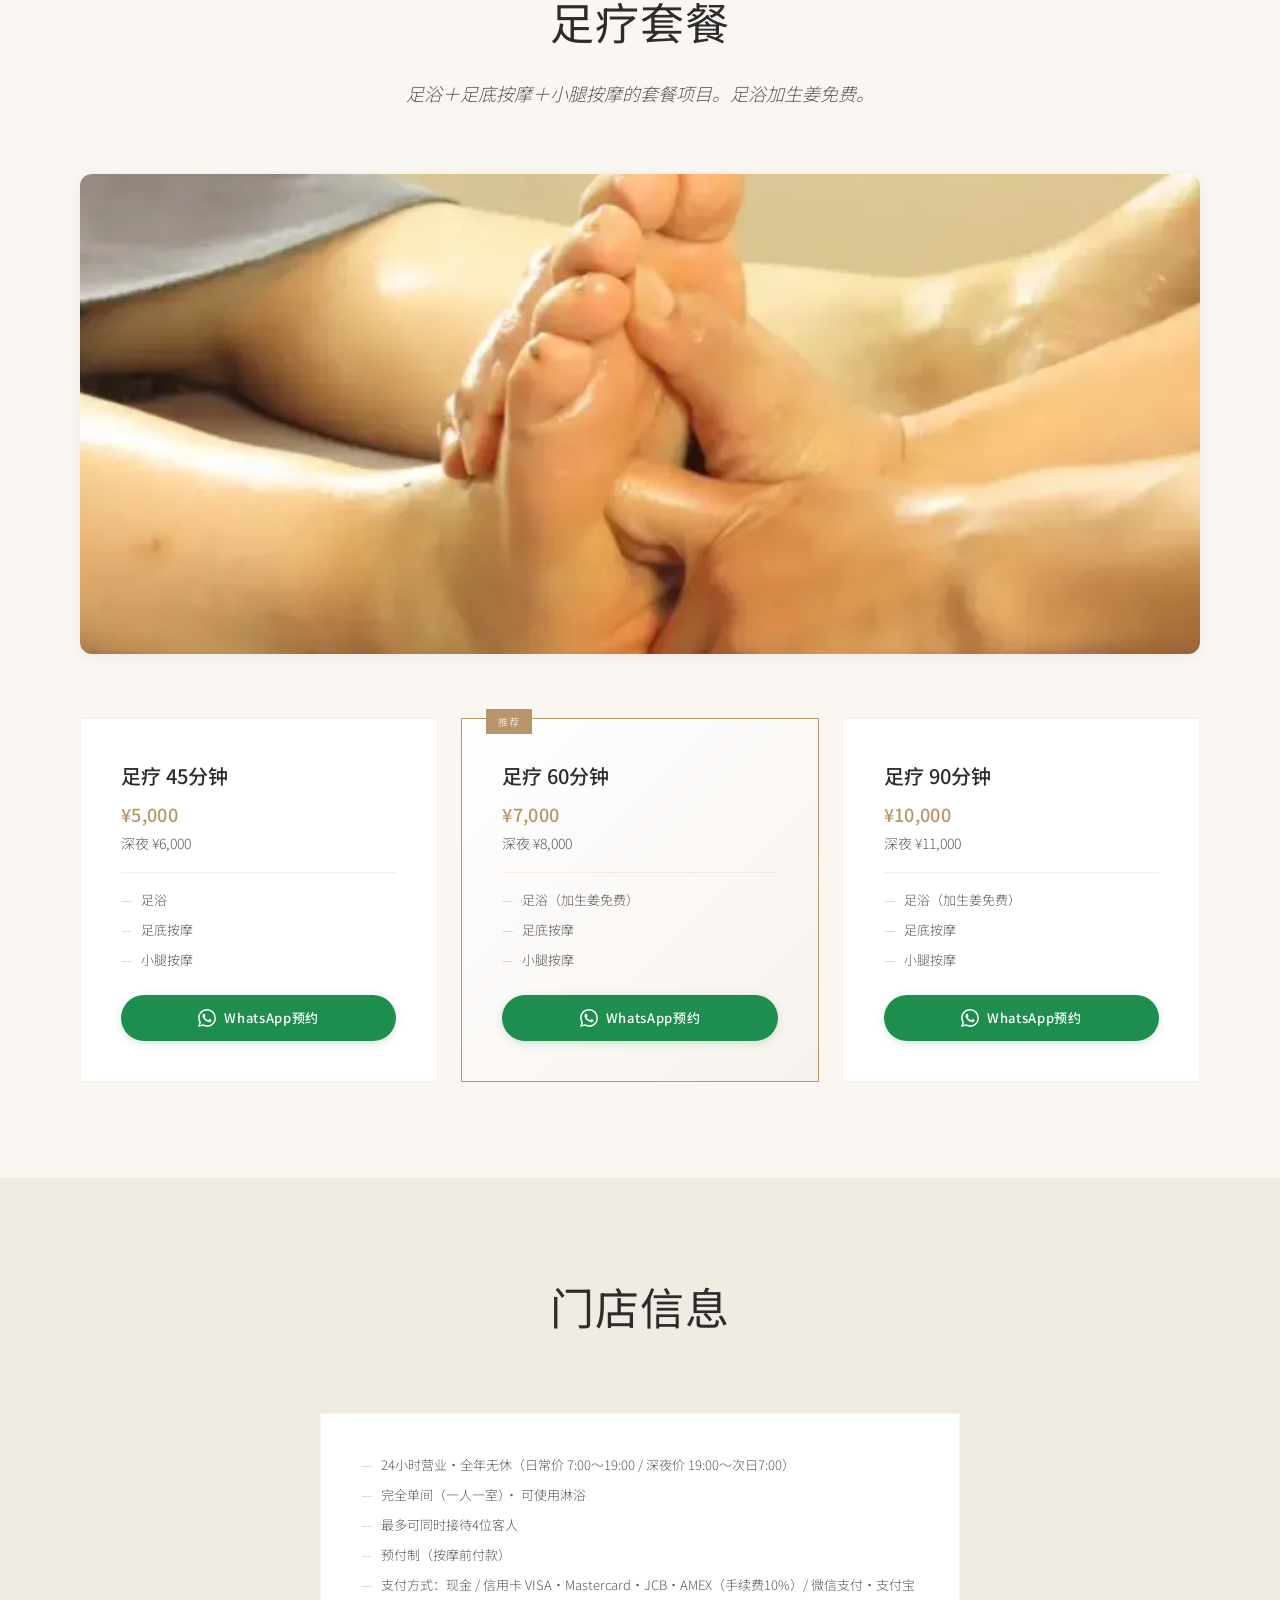
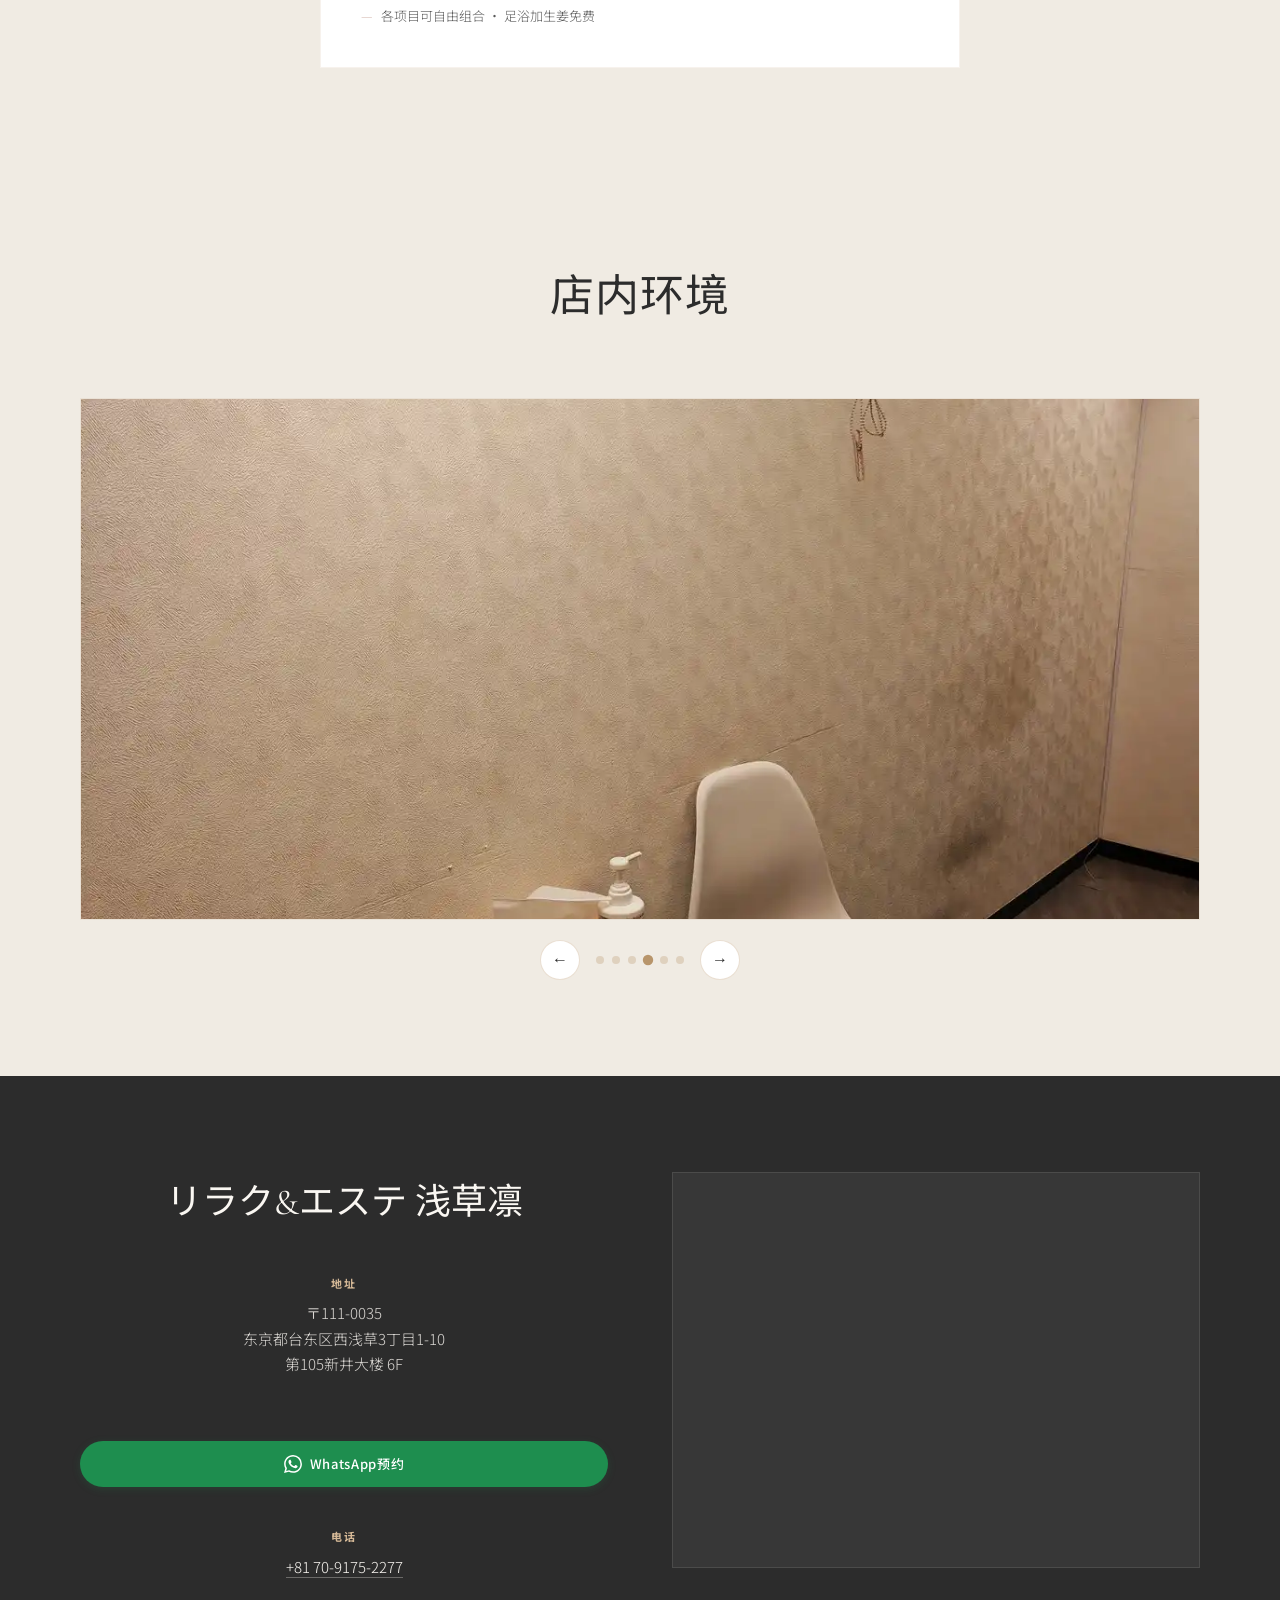
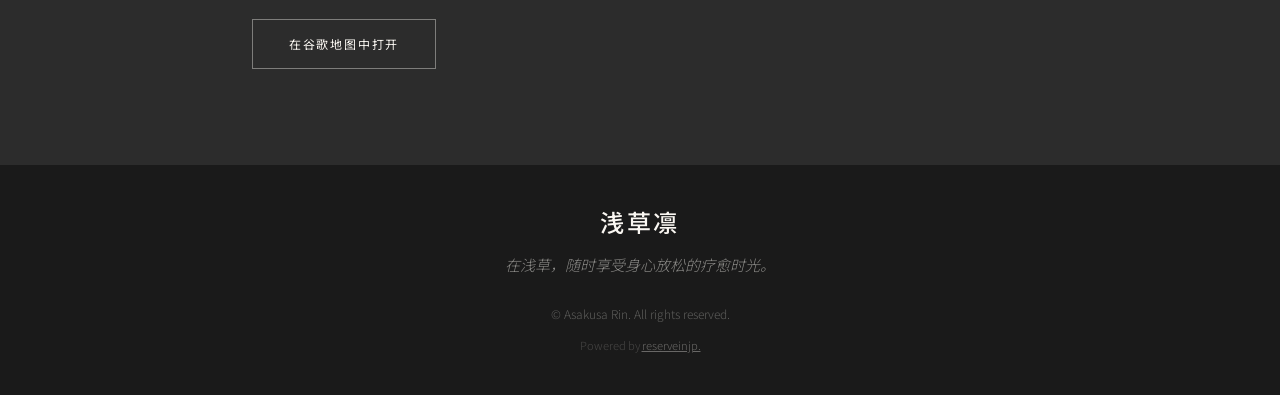
==== commit 433a4de4: "Revert to pre-photo-swap, pre-menu-rebuild state (restore original menu and images) Co-Authored-By: " ====
--- a/cn/index.html
+++ b/cn/index.html
@@ -3,7 +3,7 @@
 <head>
   <meta charset="UTF-8">
   <meta name="viewport" content="width=device-width, initial-scale=1.0">
-  <meta name="description" content="リラク&エステ 浅草凛 — 东京浅草24小时营业的放松按摩沙龙。指压、泡洗体、搓澡、精油淋巴按摩。完全单间、可淋浴。">
+  <meta name="description" content="リラク&エステ 浅草凛 — 东京浅草24小时营业的放松按摩沙龙。指压、淋巴精油按摩、足疗。完全单间、可淋浴。">
   <title>浅草凛 | 东京浅草·24小时营业的按摩沙龙</title>
   <link rel="preconnect" href="https://fonts.googleapis.com">
   <link rel="preconnect" href="https://fonts.gstatic.com" crossorigin>
@@ -21,8 +21,8 @@
       <div class="nav-menu">
         <ul class="nav-links">
           <li><a href="#shiatsu">指压</a></li>
-          <li><a href="#wash">泡洗体·搓澡</a></li>
-          <li><a href="#popular">套餐</a></li>
+          <li><a href="#oil">精油</a></li>
+          <li><a href="#foot">足疗</a></li>
           <li><a href="#info">须知</a></li>
           <li><a href="#visit">交通</a></li>
         </ul>
@@ -44,7 +44,7 @@
       <div class="hero-content container">
         <p class="hero-tag">东京·浅草 | 24小时营业</p>
         <h1>在浅草，随时享受<br>身心放松的疗愈时光。</h1>
-        <p class="hero-sub">指压、泡洗体、搓澡、精油淋巴按摩。完全单间的私密空间，为您细心舒缓旅途与日常的疲惫。</p>
+        <p class="hero-sub">指压、淋巴精油按摩、足疗。完全单间的私密空间，为您细心舒缓旅途与日常的疲惫。</p>
         <div class="hero-cta">
           <a href="#shiatsu" class="btn btn-primary">查看项目</a>
           <a href="../booking.html" class="btn btn-whatsapp">
@@ -54,8 +54,8 @@
         </div>
         <div class="hero-quick-nav">
           <a href="#shiatsu" class="hero-nav-pill">指压</a>
-          <a href="#wash" class="hero-nav-pill">泡洗体·搓澡</a>
-          <a href="#popular" class="hero-nav-pill">套餐</a>
+          <a href="#oil" class="hero-nav-pill">精油</a>
+          <a href="#foot" class="hero-nav-pill">足疗</a>
           <a href="#visit" class="hero-nav-pill">交通</a>
         </div>
       </div>
@@ -70,7 +70,7 @@
         <div class="intro-text">
           <h2>在浅草中心<br>重启身心状态</h2>
           <p>浅草凛是一家24小时营业、全年无休的放松按摩沙龙。全部为完全单间，并可使用淋浴。无论是观光途中，还是深夜的疲惫时分，欢迎随时光临。</p>
-          <p class="intro-jp">采用预付制（按摩前付款）。</p>
+          <p class="intro-jp">采用预付制，各项目可自由组合。</p>
         </div>
         <div class="intro-features">
           <div class="intro-promo-image">
@@ -89,136 +89,222 @@
         <div class="service-photo">
           <img src="../assets/images/service-shiatsu.webp" alt="浅草凛 指压按摩" loading="lazy">
         </div>
-          <article class="service-card service-card-wide">
-            <div class="service-card-header">
-              <h3>指压按摩</h3>
-            </div>
-            <p class="service-desc">短时集中护理到全身充分放松，任您选择。</p>
-            <div class="price-list">
-              <a href="../booking.html?service=Shiatsu%2030%20min"><span>30分钟</span><span class="amount">¥4,000</span></a>
-              <a href="../booking.html?service=Shiatsu%2060%20min"><span>60分钟</span><span class="amount">¥8,000</span></a>
-            </div>
-            <a href="../booking.html" class="btn-booking">
-              <svg viewBox="0 0 24 24" width="18" height="18"><path d="M17.472 14.382c-.297-.149-1.758-.867-2.03-.967-.273-.099-.471-.148-.67.15-.197.297-.767.966-.94 1.164-.173.199-.347.223-.644.075-.297-.15-1.255-.463-2.39-1.475-.884-.788-1.48-1.761-1.653-2.059-.173-.297-.018-.458.13-.606.134-.133.298-.347.446-.52.149-.174.198-.298.298-.497.099-.198.05-.371-.025-.52-.075-.149-.669-1.612-.916-2.207-.242-.579-.487-.5-.669-.51-.173-.008-.371-.01-.57-.01-.198 0-.52.074-.792.372-.272.297-1.04 1.016-1.04 2.479 0 1.462 1.065 2.875 1.213 3.074.149.198 2.096 3.2 5.077 4.487.709.306 1.262.489 1.694.625.712.227 1.36.195 1.871.118.571-.085 1.758-.719 2.006-1.413.248-.694.248-1.289.173-1.413-.074-.124-.272-.198-.57-.347m-5.421 7.403h-.004a9.87 9.87 0 01-5.031-1.378l-.361-.214-3.741.982.998-3.648-.235-.374a9.86 9.86 0 01-1.51-5.26c.001-5.45 4.436-9.884 9.888-9.884 2.64 0 5.122 1.03 6.988 2.898a9.825 9.825 0 012.893 6.994c-.003 5.45-4.437 9.884-9.885 9.884m8.413-18.297A11.815 11.815 0 0012.05 0C5.495 0 .16 5.335.157 11.892c0 2.096.547 4.142 1.588 5.945L.057 24l6.305-1.654a11.882 11.882 0 005.683 1.448h.005c6.554 0 11.89-5.335 11.893-11.893a11.821 11.821 0 00-3.48-8.413Z" fill="currentColor"/></svg>
-              WhatsApp预约
-            </a>
-          </article>
-      </div>
-    </section>
-
-    <section class="services section section-alt" id="wash">
-      <div class="container">
-        <header class="section-header">
-          <h2>泡洗体·搓澡·精油淋巴</h2>
-          <p class="section-sub">泡泡洗体，以及可选的搓澡或精油淋巴按摩。</p>
+        <div class="service-grid">
+          <article class="service-card">
+            <div class="service-card-header">
+              <h3>指压 30分钟</h3>
+              <div class="price-group">
+                <p class="price">¥3,000</p>
+                <p class="price-sub">深夜 ¥4,000</p>
+              </div>
+            </div>
+            <p class="service-desc">短时间集中护理疲劳部位。</p>
+            <a href="../booking.html?service=Shiatsu%2030%20min" class="btn-booking">
+              <svg viewBox="0 0 24 24" width="18" height="18"><path d="M17.472 14.382c-.297-.149-1.758-.867-2.03-.967-.273-.099-.471-.148-.67.15-.197.297-.767.966-.94 1.164-.173.199-.347.223-.644.075-.297-.15-1.255-.463-2.39-1.475-.884-.788-1.48-1.761-1.653-2.059-.173-.297-.018-.458.13-.606.134-.133.298-.347.446-.52.149-.174.198-.298.298-.497.099-.198.05-.371-.025-.52-.075-.149-.669-1.612-.916-2.207-.242-.579-.487-.5-.669-.51-.173-.008-.371-.01-.57-.01-.198 0-.52.074-.792.372-.272.297-1.04 1.016-1.04 2.479 0 1.462 1.065 2.875 1.213 3.074.149.198 2.096 3.2 5.077 4.487.709.306 1.262.489 1.694.625.712.227 1.36.195 1.871.118.571-.085 1.758-.719 2.006-1.413.248-.694.248-1.289.173-1.413-.074-.124-.272-.198-.57-.347m-5.421 7.403h-.004a9.87 9.87 0 01-5.031-1.378l-.361-.214-3.741.982.998-3.648-.235-.374a9.86 9.86 0 01-1.51-5.26c.001-5.45 4.436-9.884 9.888-9.884 2.64 0 5.122 1.03 6.988 2.898a9.825 9.825 0 012.893 6.994c-.003 5.45-4.437 9.884-9.885 9.884m8.413-18.297A11.815 11.815 0 0012.05 0C5.495 0 .16 5.335.157 11.892c0 2.096.547 4.142 1.588 5.945L.057 24l6.305-1.654a11.882 11.882 0 005.683 1.448h.005c6.554 0 11.89-5.335 11.893-11.893a11.821 11.821 0 00-3.48-8.413Z" fill="currentColor"/></svg>
+              WhatsApp预约
+            </a>
+          </article>
+          <article class="service-card featured">
+            <span class="badge">推荐</span>
+            <div class="service-card-header">
+              <h3>指压 70分钟</h3>
+              <div class="price-group">
+                <p class="price">¥6,000</p>
+                <p class="price-sub">深夜 ¥7,000</p>
+              </div>
+            </div>
+            <p class="service-desc">均衡放松全身的人气项目。</p>
+            <a href="../booking.html?service=Shiatsu%2070%20min" class="btn-booking">
+              <svg viewBox="0 0 24 24" width="18" height="18"><path d="M17.472 14.382c-.297-.149-1.758-.867-2.03-.967-.273-.099-.471-.148-.67.15-.197.297-.767.966-.94 1.164-.173.199-.347.223-.644.075-.297-.15-1.255-.463-2.39-1.475-.884-.788-1.48-1.761-1.653-2.059-.173-.297-.018-.458.13-.606.134-.133.298-.347.446-.52.149-.174.198-.298.298-.497.099-.198.05-.371-.025-.52-.075-.149-.669-1.612-.916-2.207-.242-.579-.487-.5-.669-.51-.173-.008-.371-.01-.57-.01-.198 0-.52.074-.792.372-.272.297-1.04 1.016-1.04 2.479 0 1.462 1.065 2.875 1.213 3.074.149.198 2.096 3.2 5.077 4.487.709.306 1.262.489 1.694.625.712.227 1.36.195 1.871.118.571-.085 1.758-.719 2.006-1.413.248-.694.248-1.289.173-1.413-.074-.124-.272-.198-.57-.347m-5.421 7.403h-.004a9.87 9.87 0 01-5.031-1.378l-.361-.214-3.741.982.998-3.648-.235-.374a9.86 9.86 0 01-1.51-5.26c.001-5.45 4.436-9.884 9.888-9.884 2.64 0 5.122 1.03 6.988 2.898a9.825 9.825 0 012.893 6.994c-.003 5.45-4.437 9.884-9.885 9.884m8.413-18.297A11.815 11.815 0 0012.05 0C5.495 0 .16 5.335.157 11.892c0 2.096.547 4.142 1.588 5.945L.057 24l6.305-1.654a11.882 11.882 0 005.683 1.448h.005c6.554 0 11.89-5.335 11.893-11.893a11.821 11.821 0 00-3.48-8.413Z" fill="currentColor"/></svg>
+              WhatsApp预约
+            </a>
+          </article>
+          <article class="service-card featured">
+            <span class="badge">推荐</span>
+            <div class="service-card-header">
+              <h3>指压 90分钟</h3>
+              <div class="price-group">
+                <p class="price">¥8,000</p>
+                <p class="price-sub">深夜 ¥9,000</p>
+              </div>
+            </div>
+            <p class="service-desc">充分护理全身，深度放松。</p>
+            <a href="../booking.html?service=Shiatsu%2090%20min" class="btn-booking">
+              <svg viewBox="0 0 24 24" width="18" height="18"><path d="M17.472 14.382c-.297-.149-1.758-.867-2.03-.967-.273-.099-.471-.148-.67.15-.197.297-.767.966-.94 1.164-.173.199-.347.223-.644.075-.297-.15-1.255-.463-2.39-1.475-.884-.788-1.48-1.761-1.653-2.059-.173-.297-.018-.458.13-.606.134-.133.298-.347.446-.52.149-.174.198-.298.298-.497.099-.198.05-.371-.025-.52-.075-.149-.669-1.612-.916-2.207-.242-.579-.487-.5-.669-.51-.173-.008-.371-.01-.57-.01-.198 0-.52.074-.792.372-.272.297-1.04 1.016-1.04 2.479 0 1.462 1.065 2.875 1.213 3.074.149.198 2.096 3.2 5.077 4.487.709.306 1.262.489 1.694.625.712.227 1.36.195 1.871.118.571-.085 1.758-.719 2.006-1.413.248-.694.248-1.289.173-1.413-.074-.124-.272-.198-.57-.347m-5.421 7.403h-.004a9.87 9.87 0 01-5.031-1.378l-.361-.214-3.741.982.998-3.648-.235-.374a9.86 9.86 0 01-1.51-5.26c.001-5.45 4.436-9.884 9.888-9.884 2.64 0 5.122 1.03 6.988 2.898a9.825 9.825 0 012.893 6.994c-.003 5.45-4.437 9.884-9.885 9.884m8.413-18.297A11.815 11.815 0 0012.05 0C5.495 0 .16 5.335.157 11.892c0 2.096.547 4.142 1.588 5.945L.057 24l6.305-1.654a11.882 11.882 0 005.683 1.448h.005c6.554 0 11.89-5.335 11.893-11.893a11.821 11.821 0 00-3.48-8.413Z" fill="currentColor"/></svg>
+              WhatsApp预约
+            </a>
+          </article>
+          <article class="service-card">
+            <div class="service-card-header">
+              <h3>指压 120分钟</h3>
+              <div class="price-group">
+                <p class="price">¥10,000</p>
+                <p class="price-sub">深夜 ¥11,000</p>
+              </div>
+            </div>
+            <p class="service-desc">最长项目，彻底舒缓全身疲劳。</p>
+            <a href="../booking.html?service=Shiatsu%20120%20min" class="btn-booking">
+              <svg viewBox="0 0 24 24" width="18" height="18"><path d="M17.472 14.382c-.297-.149-1.758-.867-2.03-.967-.273-.099-.471-.148-.67.15-.197.297-.767.966-.94 1.164-.173.199-.347.223-.644.075-.297-.15-1.255-.463-2.39-1.475-.884-.788-1.48-1.761-1.653-2.059-.173-.297-.018-.458.13-.606.134-.133.298-.347.446-.52.149-.174.198-.298.298-.497.099-.198.05-.371-.025-.52-.075-.149-.669-1.612-.916-2.207-.242-.579-.487-.5-.669-.51-.173-.008-.371-.01-.57-.01-.198 0-.52.074-.792.372-.272.297-1.04 1.016-1.04 2.479 0 1.462 1.065 2.875 1.213 3.074.149.198 2.096 3.2 5.077 4.487.709.306 1.262.489 1.694.625.712.227 1.36.195 1.871.118.571-.085 1.758-.719 2.006-1.413.248-.694.248-1.289.173-1.413-.074-.124-.272-.198-.57-.347m-5.421 7.403h-.004a9.87 9.87 0 01-5.031-1.378l-.361-.214-3.741.982.998-3.648-.235-.374a9.86 9.86 0 01-1.51-5.26c.001-5.45 4.436-9.884 9.888-9.884 2.64 0 5.122 1.03 6.988 2.898a9.825 9.825 0 012.893 6.994c-.003 5.45-4.437 9.884-9.885 9.884m8.413-18.297A11.815 11.815 0 0012.05 0C5.495 0 .16 5.335.157 11.892c0 2.096.547 4.142 1.588 5.945L.057 24l6.305-1.654a11.882 11.882 0 005.683 1.448h.005c6.554 0 11.89-5.335 11.893-11.893a11.821 11.821 0 00-3.48-8.413Z" fill="currentColor"/></svg>
+              WhatsApp预约
+            </a>
+          </article>
+        </div>
+      </div>
+    </section>
+
+    <section class="services section section-alt" id="oil">
+      <div class="container">
+        <header class="section-header">
+          <h2>淋巴精油按摩</h2>
+          <p class="section-sub">顺着淋巴流向排出老废物质的精油护理。</p>
         </header>
         <div class="service-photo">
-          <img src="../assets/images/service-oil.webp" alt="浅草凛 精油淋巴按摩" loading="lazy">
-        </div>
-        <div class="service-grid service-grid-2">
-          <article class="service-card">
-            <div class="service-card-header">
-              <h3>泡洗体</h3>
-            </div>
-            <p class="service-desc">细腻泡沫温和清洁全身。</p>
-            <div class="price-list">
-              <a href="../booking.html?service=Bubble%20Body%20Wash%2030%20min"><span>30分钟</span><span class="amount">¥5,000</span></a>
-            </div>
-            <a href="../booking.html" class="btn-booking">
-              <svg viewBox="0 0 24 24" width="18" height="18"><path d="M17.472 14.382c-.297-.149-1.758-.867-2.03-.967-.273-.099-.471-.148-.67.15-.197.297-.767.966-.94 1.164-.173.199-.347.223-.644.075-.297-.15-1.255-.463-2.39-1.475-.884-.788-1.48-1.761-1.653-2.059-.173-.297-.018-.458.13-.606.134-.133.298-.347.446-.52.149-.174.198-.298.298-.497.099-.198.05-.371-.025-.52-.075-.149-.669-1.612-.916-2.207-.242-.579-.487-.5-.669-.51-.173-.008-.371-.01-.57-.01-.198 0-.52.074-.792.372-.272.297-1.04 1.016-1.04 2.479 0 1.462 1.065 2.875 1.213 3.074.149.198 2.096 3.2 5.077 4.487.709.306 1.262.489 1.694.625.712.227 1.36.195 1.871.118.571-.085 1.758-.719 2.006-1.413.248-.694.248-1.289.173-1.413-.074-.124-.272-.198-.57-.347m-5.421 7.403h-.004a9.87 9.87 0 01-5.031-1.378l-.361-.214-3.741.982.998-3.648-.235-.374a9.86 9.86 0 01-1.51-5.26c.001-5.45 4.436-9.884 9.888-9.884 2.64 0 5.122 1.03 6.988 2.898a9.825 9.825 0 012.893 6.994c-.003 5.45-4.437 9.884-9.885 9.884m8.413-18.297A11.815 11.815 0 0012.05 0C5.495 0 .16 5.335.157 11.892c0 2.096.547 4.142 1.588 5.945L.057 24l6.305-1.654a11.882 11.882 0 005.683 1.448h.005c6.554 0 11.89-5.335 11.893-11.893a11.821 11.821 0 00-3.48-8.413Z" fill="currentColor"/></svg>
-              WhatsApp预约
-            </a>
-          </article>
-          <article class="service-card">
-            <div class="service-card-header">
-              <h3>搓澡或精油淋巴</h3>
-            </div>
-            <p class="service-desc">搓澡与精油淋巴按摩二选一。</p>
-            <div class="price-list">
-              <a href="../booking.html?service=Body%20Scrub%20or%20Aroma%20Lymphatic%2030%20min"><span>30分钟</span><span class="amount">¥5,500</span></a>
-              <a href="../booking.html?service=Body%20Scrub%20or%20Aroma%20Lymphatic%2040%20min"><span>40分钟</span><span class="amount">¥6,600</span></a>
-              <a href="../booking.html?service=Body%20Scrub%20or%20Aroma%20Lymphatic%2060%20min"><span>60分钟</span><span class="amount">¥8,800</span></a>
-            </div>
-            <a href="../booking.html" class="btn-booking">
-              <svg viewBox="0 0 24 24" width="18" height="18"><path d="M17.472 14.382c-.297-.149-1.758-.867-2.03-.967-.273-.099-.471-.148-.67.15-.197.297-.767.966-.94 1.164-.173.199-.347.223-.644.075-.297-.15-1.255-.463-2.39-1.475-.884-.788-1.48-1.761-1.653-2.059-.173-.297-.018-.458.13-.606.134-.133.298-.347.446-.52.149-.174.198-.298.298-.497.099-.198.05-.371-.025-.52-.075-.149-.669-1.612-.916-2.207-.242-.579-.487-.5-.669-.51-.173-.008-.371-.01-.57-.01-.198 0-.52.074-.792.372-.272.297-1.04 1.016-1.04 2.479 0 1.462 1.065 2.875 1.213 3.074.149.198 2.096 3.2 5.077 4.487.709.306 1.262.489 1.694.625.712.227 1.36.195 1.871.118.571-.085 1.758-.719 2.006-1.413.248-.694.248-1.289.173-1.413-.074-.124-.272-.198-.57-.347m-5.421 7.403h-.004a9.87 9.87 0 01-5.031-1.378l-.361-.214-3.741.982.998-3.648-.235-.374a9.86 9.86 0 01-1.51-5.26c.001-5.45 4.436-9.884 9.888-9.884 2.64 0 5.122 1.03 6.988 2.898a9.825 9.825 0 012.893 6.994c-.003 5.45-4.437 9.884-9.885 9.884m8.413-18.297A11.815 11.815 0 0012.05 0C5.495 0 .16 5.335.157 11.892c0 2.096.547 4.142 1.588 5.945L.057 24l6.305-1.654a11.882 11.882 0 005.683 1.448h.005c6.554 0 11.89-5.335 11.893-11.893a11.821 11.821 0 00-3.48-8.413Z" fill="currentColor"/></svg>
-              WhatsApp预约
-            </a>
-          </article>
-        </div>
-      </div>
-    </section>
-
-    <section class="services section" id="popular">
-      <div class="container">
-        <header class="section-header">
-          <h2>人气套餐</h2>
-          <p class="section-sub">泡洗体或搓澡＋精油淋巴按摩＋淋浴的套餐。</p>
-        </header>
-          <article class="service-card service-card-wide">
-            <div class="service-card-header">
-              <h3>人气套餐</h3>
+          <img src="../assets/images/service-oil.webp" alt="浅草凛 淋巴精油按摩" loading="lazy">
+        </div>
+        <div class="service-grid">
+          <article class="service-card">
+            <div class="service-card-header">
+              <h3>精油 30分钟</h3>
+              <div class="price-group">
+                <p class="price">¥4,000</p>
+                <p class="price-sub">深夜 ¥5,000</p>
+              </div>
+            </div>
+            <p class="service-desc">集中护理最需要放松的部位。</p>
+            <a href="../booking.html?service=Lymphatic%20Oil%2030%20min" class="btn-booking">
+              <svg viewBox="0 0 24 24" width="18" height="18"><path d="M17.472 14.382c-.297-.149-1.758-.867-2.03-.967-.273-.099-.471-.148-.67.15-.197.297-.767.966-.94 1.164-.173.199-.347.223-.644.075-.297-.15-1.255-.463-2.39-1.475-.884-.788-1.48-1.761-1.653-2.059-.173-.297-.018-.458.13-.606.134-.133.298-.347.446-.52.149-.174.198-.298.298-.497.099-.198.05-.371-.025-.52-.075-.149-.669-1.612-.916-2.207-.242-.579-.487-.5-.669-.51-.173-.008-.371-.01-.57-.01-.198 0-.52.074-.792.372-.272.297-1.04 1.016-1.04 2.479 0 1.462 1.065 2.875 1.213 3.074.149.198 2.096 3.2 5.077 4.487.709.306 1.262.489 1.694.625.712.227 1.36.195 1.871.118.571-.085 1.758-.719 2.006-1.413.248-.694.248-1.289.173-1.413-.074-.124-.272-.198-.57-.347m-5.421 7.403h-.004a9.87 9.87 0 01-5.031-1.378l-.361-.214-3.741.982.998-3.648-.235-.374a9.86 9.86 0 01-1.51-5.26c.001-5.45 4.436-9.884 9.888-9.884 2.64 0 5.122 1.03 6.988 2.898a9.825 9.825 0 012.893 6.994c-.003 5.45-4.437 9.884-9.885 9.884m8.413-18.297A11.815 11.815 0 0012.05 0C5.495 0 .16 5.335.157 11.892c0 2.096.547 4.142 1.588 5.945L.057 24l6.305-1.654a11.882 11.882 0 005.683 1.448h.005c6.554 0 11.89-5.335 11.893-11.893a11.821 11.821 0 00-3.48-8.413Z" fill="currentColor"/></svg>
+              WhatsApp预约
+            </a>
+          </article>
+          <article class="service-card">
+            <div class="service-card-header">
+              <h3>精油 60分钟</h3>
+              <div class="price-group">
+                <p class="price">¥8,000</p>
+                <p class="price-sub">深夜 ¥9,000</p>
+              </div>
+            </div>
+            <p class="service-desc">均衡疏通全身淋巴。</p>
+            <a href="../booking.html?service=Lymphatic%20Oil%2060%20min" class="btn-booking">
+              <svg viewBox="0 0 24 24" width="18" height="18"><path d="M17.472 14.382c-.297-.149-1.758-.867-2.03-.967-.273-.099-.471-.148-.67.15-.197.297-.767.966-.94 1.164-.173.199-.347.223-.644.075-.297-.15-1.255-.463-2.39-1.475-.884-.788-1.48-1.761-1.653-2.059-.173-.297-.018-.458.13-.606.134-.133.298-.347.446-.52.149-.174.198-.298.298-.497.099-.198.05-.371-.025-.52-.075-.149-.669-1.612-.916-2.207-.242-.579-.487-.5-.669-.51-.173-.008-.371-.01-.57-.01-.198 0-.52.074-.792.372-.272.297-1.04 1.016-1.04 2.479 0 1.462 1.065 2.875 1.213 3.074.149.198 2.096 3.2 5.077 4.487.709.306 1.262.489 1.694.625.712.227 1.36.195 1.871.118.571-.085 1.758-.719 2.006-1.413.248-.694.248-1.289.173-1.413-.074-.124-.272-.198-.57-.347m-5.421 7.403h-.004a9.87 9.87 0 01-5.031-1.378l-.361-.214-3.741.982.998-3.648-.235-.374a9.86 9.86 0 01-1.51-5.26c.001-5.45 4.436-9.884 9.888-9.884 2.64 0 5.122 1.03 6.988 2.898a9.825 9.825 0 012.893 6.994c-.003 5.45-4.437 9.884-9.885 9.884m8.413-18.297A11.815 11.815 0 0012.05 0C5.495 0 .16 5.335.157 11.892c0 2.096.547 4.142 1.588 5.945L.057 24l6.305-1.654a11.882 11.882 0 005.683 1.448h.005c6.554 0 11.89-5.335 11.893-11.893a11.821 11.821 0 00-3.48-8.413Z" fill="currentColor"/></svg>
+              WhatsApp预约
+            </a>
+          </article>
+          <article class="service-card featured">
+            <span class="badge">推荐</span>
+            <div class="service-card-header">
+              <h3>精油 90分钟</h3>
+              <div class="price-group">
+                <p class="price">¥11,000</p>
+                <p class="price-sub">深夜 ¥12,000</p>
+              </div>
+            </div>
+            <p class="service-desc">从容护理全身的人气之选。</p>
+            <a href="../booking.html?service=Lymphatic%20Oil%2090%20min" class="btn-booking">
+              <svg viewBox="0 0 24 24" width="18" height="18"><path d="M17.472 14.382c-.297-.149-1.758-.867-2.03-.967-.273-.099-.471-.148-.67.15-.197.297-.767.966-.94 1.164-.173.199-.347.223-.644.075-.297-.15-1.255-.463-2.39-1.475-.884-.788-1.48-1.761-1.653-2.059-.173-.297-.018-.458.13-.606.134-.133.298-.347.446-.52.149-.174.198-.298.298-.497.099-.198.05-.371-.025-.52-.075-.149-.669-1.612-.916-2.207-.242-.579-.487-.5-.669-.51-.173-.008-.371-.01-.57-.01-.198 0-.52.074-.792.372-.272.297-1.04 1.016-1.04 2.479 0 1.462 1.065 2.875 1.213 3.074.149.198 2.096 3.2 5.077 4.487.709.306 1.262.489 1.694.625.712.227 1.36.195 1.871.118.571-.085 1.758-.719 2.006-1.413.248-.694.248-1.289.173-1.413-.074-.124-.272-.198-.57-.347m-5.421 7.403h-.004a9.87 9.87 0 01-5.031-1.378l-.361-.214-3.741.982.998-3.648-.235-.374a9.86 9.86 0 01-1.51-5.26c.001-5.45 4.436-9.884 9.888-9.884 2.64 0 5.122 1.03 6.988 2.898a9.825 9.825 0 012.893 6.994c-.003 5.45-4.437 9.884-9.885 9.884m8.413-18.297A11.815 11.815 0 0012.05 0C5.495 0 .16 5.335.157 11.892c0 2.096.547 4.142 1.588 5.945L.057 24l6.305-1.654a11.882 11.882 0 005.683 1.448h.005c6.554 0 11.89-5.335 11.893-11.893a11.821 11.821 0 00-3.48-8.413Z" fill="currentColor"/></svg>
+              WhatsApp预约
+            </a>
+          </article>
+          <article class="service-card">
+            <div class="service-card-header">
+              <h3>精油 120分钟</h3>
+              <div class="price-group">
+                <p class="price">¥14,000</p>
+                <p class="price-sub">深夜 ¥17,000</p>
+              </div>
+            </div>
+            <p class="service-desc">奢享长时项目，极致放松体验。</p>
+            <a href="../booking.html?service=Lymphatic%20Oil%20120%20min" class="btn-booking">
+              <svg viewBox="0 0 24 24" width="18" height="18"><path d="M17.472 14.382c-.297-.149-1.758-.867-2.03-.967-.273-.099-.471-.148-.67.15-.197.297-.767.966-.94 1.164-.173.199-.347.223-.644.075-.297-.15-1.255-.463-2.39-1.475-.884-.788-1.48-1.761-1.653-2.059-.173-.297-.018-.458.13-.606.134-.133.298-.347.446-.52.149-.174.198-.298.298-.497.099-.198.05-.371-.025-.52-.075-.149-.669-1.612-.916-2.207-.242-.579-.487-.5-.669-.51-.173-.008-.371-.01-.57-.01-.198 0-.52.074-.792.372-.272.297-1.04 1.016-1.04 2.479 0 1.462 1.065 2.875 1.213 3.074.149.198 2.096 3.2 5.077 4.487.709.306 1.262.489 1.694.625.712.227 1.36.195 1.871.118.571-.085 1.758-.719 2.006-1.413.248-.694.248-1.289.173-1.413-.074-.124-.272-.198-.57-.347m-5.421 7.403h-.004a9.87 9.87 0 01-5.031-1.378l-.361-.214-3.741.982.998-3.648-.235-.374a9.86 9.86 0 01-1.51-5.26c.001-5.45 4.436-9.884 9.888-9.884 2.64 0 5.122 1.03 6.988 2.898a9.825 9.825 0 012.893 6.994c-.003 5.45-4.437 9.884-9.885 9.884m8.413-18.297A11.815 11.815 0 0012.05 0C5.495 0 .16 5.335.157 11.892c0 2.096.547 4.142 1.588 5.945L.057 24l6.305-1.654a11.882 11.882 0 005.683 1.448h.005c6.554 0 11.89-5.335 11.893-11.893a11.821 11.821 0 00-3.48-8.413Z" fill="currentColor"/></svg>
+              WhatsApp预约
+            </a>
+          </article>
+        </div>
+      </div>
+    </section>
+
+    <section class="services section" id="foot">
+      <div class="container">
+        <header class="section-header">
+          <h2>足疗套餐</h2>
+          <p class="section-sub">足浴＋足底按摩＋小腿按摩的套餐项目。足浴加生姜免费。</p>
+        </header>
+        <div class="service-photo">
+          <img src="../assets/images/service-foot.webp" alt="浅草凛 足疗" loading="lazy">
+        </div>
+        <div class="service-grid">
+          <article class="service-card">
+            <div class="service-card-header">
+              <h3>足疗 45分钟</h3>
+              <div class="price-group">
+                <p class="price">¥5,000</p>
+                <p class="price-sub">深夜 ¥6,000</p>
+              </div>
             </div>
             <ul class="includes">
-              <li>泡洗体或搓澡（二选一）</li>
-              <li>精油淋巴按摩</li>
-              <li>淋浴</li>
+              <li>足浴</li>
+              <li>足底按摩</li>
+              <li>小腿按摩</li>
             </ul>
-            <div class="price-list">
-              <a href="../booking.html?service=Popular%20Course%2060%20min"><span>60分钟</span><span class="amount">¥12,000</span></a>
-              <a href="../booking.html?service=Popular%20Course%2090%20min"><span>90分钟</span><span class="amount">¥17,000</span></a>
-              <a href="../booking.html?service=Popular%20Course%20120%20min"><span>120分钟</span><span class="amount">¥23,000</span></a>
-            </div>
-            <a href="../booking.html" class="btn-booking">
-              <svg viewBox="0 0 24 24" width="18" height="18"><path d="M17.472 14.382c-.297-.149-1.758-.867-2.03-.967-.273-.099-.471-.148-.67.15-.197.297-.767.966-.94 1.164-.173.199-.347.223-.644.075-.297-.15-1.255-.463-2.39-1.475-.884-.788-1.48-1.761-1.653-2.059-.173-.297-.018-.458.13-.606.134-.133.298-.347.446-.52.149-.174.198-.298.298-.497.099-.198.05-.371-.025-.52-.075-.149-.669-1.612-.916-2.207-.242-.579-.487-.5-.669-.51-.173-.008-.371-.01-.57-.01-.198 0-.52.074-.792.372-.272.297-1.04 1.016-1.04 2.479 0 1.462 1.065 2.875 1.213 3.074.149.198 2.096 3.2 5.077 4.487.709.306 1.262.489 1.694.625.712.227 1.36.195 1.871.118.571-.085 1.758-.719 2.006-1.413.248-.694.248-1.289.173-1.413-.074-.124-.272-.198-.57-.347m-5.421 7.403h-.004a9.87 9.87 0 01-5.031-1.378l-.361-.214-3.741.982.998-3.648-.235-.374a9.86 9.86 0 01-1.51-5.26c.001-5.45 4.436-9.884 9.888-9.884 2.64 0 5.122 1.03 6.988 2.898a9.825 9.825 0 012.893 6.994c-.003 5.45-4.437 9.884-9.885 9.884m8.413-18.297A11.815 11.815 0 0012.05 0C5.495 0 .16 5.335.157 11.892c0 2.096.547 4.142 1.588 5.945L.057 24l6.305-1.654a11.882 11.882 0 005.683 1.448h.005c6.554 0 11.89-5.335 11.893-11.893a11.821 11.821 0 00-3.48-8.413Z" fill="currentColor"/></svg>
-              WhatsApp预约
-            </a>
-          </article>
-      </div>
-    </section>
-
-    <section class="services section section-alt" id="recommend">
-      <div class="container">
-        <header class="section-header">
-          <h2>推荐套餐</h2>
-          <p class="section-sub">搓澡＋泡洗体＋精油淋巴按摩＋淋浴＋剪指甲的全套项目。</p>
-        </header>
-          <article class="service-card service-card-wide">
-            <div class="service-card-header">
-              <h3>推荐套餐</h3>
+            <a href="../booking.html?service=Foot%20Course%2045%20min" class="btn-booking">
+              <svg viewBox="0 0 24 24" width="18" height="18"><path d="M17.472 14.382c-.297-.149-1.758-.867-2.03-.967-.273-.099-.471-.148-.67.15-.197.297-.767.966-.94 1.164-.173.199-.347.223-.644.075-.297-.15-1.255-.463-2.39-1.475-.884-.788-1.48-1.761-1.653-2.059-.173-.297-.018-.458.13-.606.134-.133.298-.347.446-.52.149-.174.198-.298.298-.497.099-.198.05-.371-.025-.52-.075-.149-.669-1.612-.916-2.207-.242-.579-.487-.5-.669-.51-.173-.008-.371-.01-.57-.01-.198 0-.52.074-.792.372-.272.297-1.04 1.016-1.04 2.479 0 1.462 1.065 2.875 1.213 3.074.149.198 2.096 3.2 5.077 4.487.709.306 1.262.489 1.694.625.712.227 1.36.195 1.871.118.571-.085 1.758-.719 2.006-1.413.248-.694.248-1.289.173-1.413-.074-.124-.272-.198-.57-.347m-5.421 7.403h-.004a9.87 9.87 0 01-5.031-1.378l-.361-.214-3.741.982.998-3.648-.235-.374a9.86 9.86 0 01-1.51-5.26c.001-5.45 4.436-9.884 9.888-9.884 2.64 0 5.122 1.03 6.988 2.898a9.825 9.825 0 012.893 6.994c-.003 5.45-4.437 9.884-9.885 9.884m8.413-18.297A11.815 11.815 0 0012.05 0C5.495 0 .16 5.335.157 11.892c0 2.096.547 4.142 1.588 5.945L.057 24l6.305-1.654a11.882 11.882 0 005.683 1.448h.005c6.554 0 11.89-5.335 11.893-11.893a11.821 11.821 0 00-3.48-8.413Z" fill="currentColor"/></svg>
+              WhatsApp预约
+            </a>
+          </article>
+          <article class="service-card featured">
+            <span class="badge">推荐</span>
+            <div class="service-card-header">
+              <h3>足疗 60分钟</h3>
+              <div class="price-group">
+                <p class="price">¥7,000</p>
+                <p class="price-sub">深夜 ¥8,000</p>
+              </div>
             </div>
             <ul class="includes">
-              <li>搓澡</li>
-              <li>泡洗体</li>
-              <li>精油淋巴按摩</li>
-              <li>淋浴</li>
-              <li>剪指甲</li>
+              <li>足浴（加生姜免费）</li>
+              <li>足底按摩</li>
+              <li>小腿按摩</li>
             </ul>
-            <div class="price-list">
-              <a href="../booking.html?service=Recommended%20Course%2040%20min"><span>40分钟</span><span class="amount">¥12,000</span></a>
-              <a href="../booking.html?service=Recommended%20Course%2070%20min"><span>70分钟</span><span class="amount">¥18,000</span></a>
-              <a href="../booking.html?service=Recommended%20Course%2090%20min"><span>90分钟</span><span class="amount">¥22,000</span></a>
-              <a href="../booking.html?service=Recommended%20Course%20130%20min"><span>130分钟</span><span class="amount">¥28,000</span></a>
-            </div>
-            <a href="../booking.html" class="btn-booking">
-              <svg viewBox="0 0 24 24" width="18" height="18"><path d="M17.472 14.382c-.297-.149-1.758-.867-2.03-.967-.273-.099-.471-.148-.67.15-.197.297-.767.966-.94 1.164-.173.199-.347.223-.644.075-.297-.15-1.255-.463-2.39-1.475-.884-.788-1.48-1.761-1.653-2.059-.173-.297-.018-.458.13-.606.134-.133.298-.347.446-.52.149-.174.198-.298.298-.497.099-.198.05-.371-.025-.52-.075-.149-.669-1.612-.916-2.207-.242-.579-.487-.5-.669-.51-.173-.008-.371-.01-.57-.01-.198 0-.52.074-.792.372-.272.297-1.04 1.016-1.04 2.479 0 1.462 1.065 2.875 1.213 3.074.149.198 2.096 3.2 5.077 4.487.709.306 1.262.489 1.694.625.712.227 1.36.195 1.871.118.571-.085 1.758-.719 2.006-1.413.248-.694.248-1.289.173-1.413-.074-.124-.272-.198-.57-.347m-5.421 7.403h-.004a9.87 9.87 0 01-5.031-1.378l-.361-.214-3.741.982.998-3.648-.235-.374a9.86 9.86 0 01-1.51-5.26c.001-5.45 4.436-9.884 9.888-9.884 2.64 0 5.122 1.03 6.988 2.898a9.825 9.825 0 012.893 6.994c-.003 5.45-4.437 9.884-9.885 9.884m8.413-18.297A11.815 11.815 0 0012.05 0C5.495 0 .16 5.335.157 11.892c0 2.096.547 4.142 1.588 5.945L.057 24l6.305-1.654a11.882 11.882 0 005.683 1.448h.005c6.554 0 11.89-5.335 11.893-11.893a11.821 11.821 0 00-3.48-8.413Z" fill="currentColor"/></svg>
-              WhatsApp预约
-            </a>
-          </article>
-      </div>
-    </section>
-
-    <section class="services section" id="info">
+            <a href="../booking.html?service=Foot%20Course%2060%20min" class="btn-booking">
+              <svg viewBox="0 0 24 24" width="18" height="18"><path d="M17.472 14.382c-.297-.149-1.758-.867-2.03-.967-.273-.099-.471-.148-.67.15-.197.297-.767.966-.94 1.164-.173.199-.347.223-.644.075-.297-.15-1.255-.463-2.39-1.475-.884-.788-1.48-1.761-1.653-2.059-.173-.297-.018-.458.13-.606.134-.133.298-.347.446-.52.149-.174.198-.298.298-.497.099-.198.05-.371-.025-.52-.075-.149-.669-1.612-.916-2.207-.242-.579-.487-.5-.669-.51-.173-.008-.371-.01-.57-.01-.198 0-.52.074-.792.372-.272.297-1.04 1.016-1.04 2.479 0 1.462 1.065 2.875 1.213 3.074.149.198 2.096 3.2 5.077 4.487.709.306 1.262.489 1.694.625.712.227 1.36.195 1.871.118.571-.085 1.758-.719 2.006-1.413.248-.694.248-1.289.173-1.413-.074-.124-.272-.198-.57-.347m-5.421 7.403h-.004a9.87 9.87 0 01-5.031-1.378l-.361-.214-3.741.982.998-3.648-.235-.374a9.86 9.86 0 01-1.51-5.26c.001-5.45 4.436-9.884 9.888-9.884 2.64 0 5.122 1.03 6.988 2.898a9.825 9.825 0 012.893 6.994c-.003 5.45-4.437 9.884-9.885 9.884m8.413-18.297A11.815 11.815 0 0012.05 0C5.495 0 .16 5.335.157 11.892c0 2.096.547 4.142 1.588 5.945L.057 24l6.305-1.654a11.882 11.882 0 005.683 1.448h.005c6.554 0 11.89-5.335 11.893-11.893a11.821 11.821 0 00-3.48-8.413Z" fill="currentColor"/></svg>
+              WhatsApp预约
+            </a>
+          </article>
+          <article class="service-card">
+            <div class="service-card-header">
+              <h3>足疗 90分钟</h3>
+              <div class="price-group">
+                <p class="price">¥10,000</p>
+                <p class="price-sub">深夜 ¥11,000</p>
+              </div>
+            </div>
+            <ul class="includes">
+              <li>足浴（加生姜免费）</li>
+              <li>足底按摩</li>
+              <li>小腿按摩</li>
+            </ul>
+            <a href="../booking.html?service=Foot%20Course%2090%20min" class="btn-booking">
+              <svg viewBox="0 0 24 24" width="18" height="18"><path d="M17.472 14.382c-.297-.149-1.758-.867-2.03-.967-.273-.099-.471-.148-.67.15-.197.297-.767.966-.94 1.164-.173.199-.347.223-.644.075-.297-.15-1.255-.463-2.39-1.475-.884-.788-1.48-1.761-1.653-2.059-.173-.297-.018-.458.13-.606.134-.133.298-.347.446-.52.149-.174.198-.298.298-.497.099-.198.05-.371-.025-.52-.075-.149-.669-1.612-.916-2.207-.242-.579-.487-.5-.669-.51-.173-.008-.371-.01-.57-.01-.198 0-.52.074-.792.372-.272.297-1.04 1.016-1.04 2.479 0 1.462 1.065 2.875 1.213 3.074.149.198 2.096 3.2 5.077 4.487.709.306 1.262.489 1.694.625.712.227 1.36.195 1.871.118.571-.085 1.758-.719 2.006-1.413.248-.694.248-1.289.173-1.413-.074-.124-.272-.198-.57-.347m-5.421 7.403h-.004a9.87 9.87 0 01-5.031-1.378l-.361-.214-3.741.982.998-3.648-.235-.374a9.86 9.86 0 01-1.51-5.26c.001-5.45 4.436-9.884 9.888-9.884 2.64 0 5.122 1.03 6.988 2.898a9.825 9.825 0 012.893 6.994c-.003 5.45-4.437 9.884-9.885 9.884m8.413-18.297A11.815 11.815 0 0012.05 0C5.495 0 .16 5.335.157 11.892c0 2.096.547 4.142 1.588 5.945L.057 24l6.305-1.654a11.882 11.882 0 005.683 1.448h.005c6.554 0 11.89-5.335 11.893-11.893a11.821 11.821 0 00-3.48-8.413Z" fill="currentColor"/></svg>
+              WhatsApp预约
+            </a>
+          </article>
+        </div>
+      </div>
+    </section>
+
+    <section class="services section section-alt" id="info">
       <div class="container">
         <header class="section-header">
           <h2>门店信息</h2>
         </header>
         <article class="service-card service-card-wide">
           <ul class="includes">
-            <li>24小时营业·全年无休</li>
+            <li>24小时营业·全年无休（日常价 7:00〜19:00 / 深夜价 19:00〜次日7:00）</li>
             <li>完全单间（一人一室）· 可使用淋浴</li>
             <li>最多可同时接待4位客人</li>
             <li>预付制（按摩前付款）</li>
             <li>支付方式：现金 / 信用卡 VISA·Mastercard·JCB·AMEX（手续费10%）/ 微信支付·支付宝</li>
+            <li>各项目可自由组合 · 足浴加生姜免费</li>
           </ul>
         </article>
       </div>
@@ -238,10 +324,7 @@
               <img src="../assets/images/interior-01.webp" alt="浅草凛 按摩室" loading="lazy">
             </div>
             <div class="env-carousel-slide">
-              <img src="../assets/images/interior-08.webp" alt="浅草凛 按摩间" loading="lazy">
-            </div>
-            <div class="env-carousel-slide">
-              <img src="../assets/images/interior-09.webp" alt="浅草凛 休息区" loading="lazy">
+              <img src="../assets/images/interior-02.webp" alt="浅草凛 完全单间" loading="lazy">
             </div>
             <div class="env-carousel-slide">
               <img src="../assets/images/interior-03.webp" alt="浅草凛 等候区" loading="lazy">
--- a/styles.css
+++ b/styles.css
@@ -793,34 +793,6 @@
 .service-card-wide {
   max-width: 640px;
   margin-inline: auto;
-}
-
-.price-list {
-  border-top: 1px solid rgba(184, 149, 107, 0.25);
-  margin-bottom: var(--space-md);
-}
-
-.price-list a {
-  display: flex;
-  justify-content: space-between;
-  align-items: baseline;
-  gap: 1rem;
-  padding: 0.75rem 0.25rem;
-  border-bottom: 1px solid rgba(184, 149, 107, 0.25);
-  font-size: 0.95rem;
-  color: var(--charcoal);
-  transition: background 0.3s, padding 0.3s;
-}
-
-.price-list a:hover {
-  background: var(--cream);
-  padding-inline: 0.6rem;
-}
-
-.price-list .amount {
-  font-weight: 500;
-  color: var(--gold);
-  white-space: nowrap;
 }
 
 .service-photo {
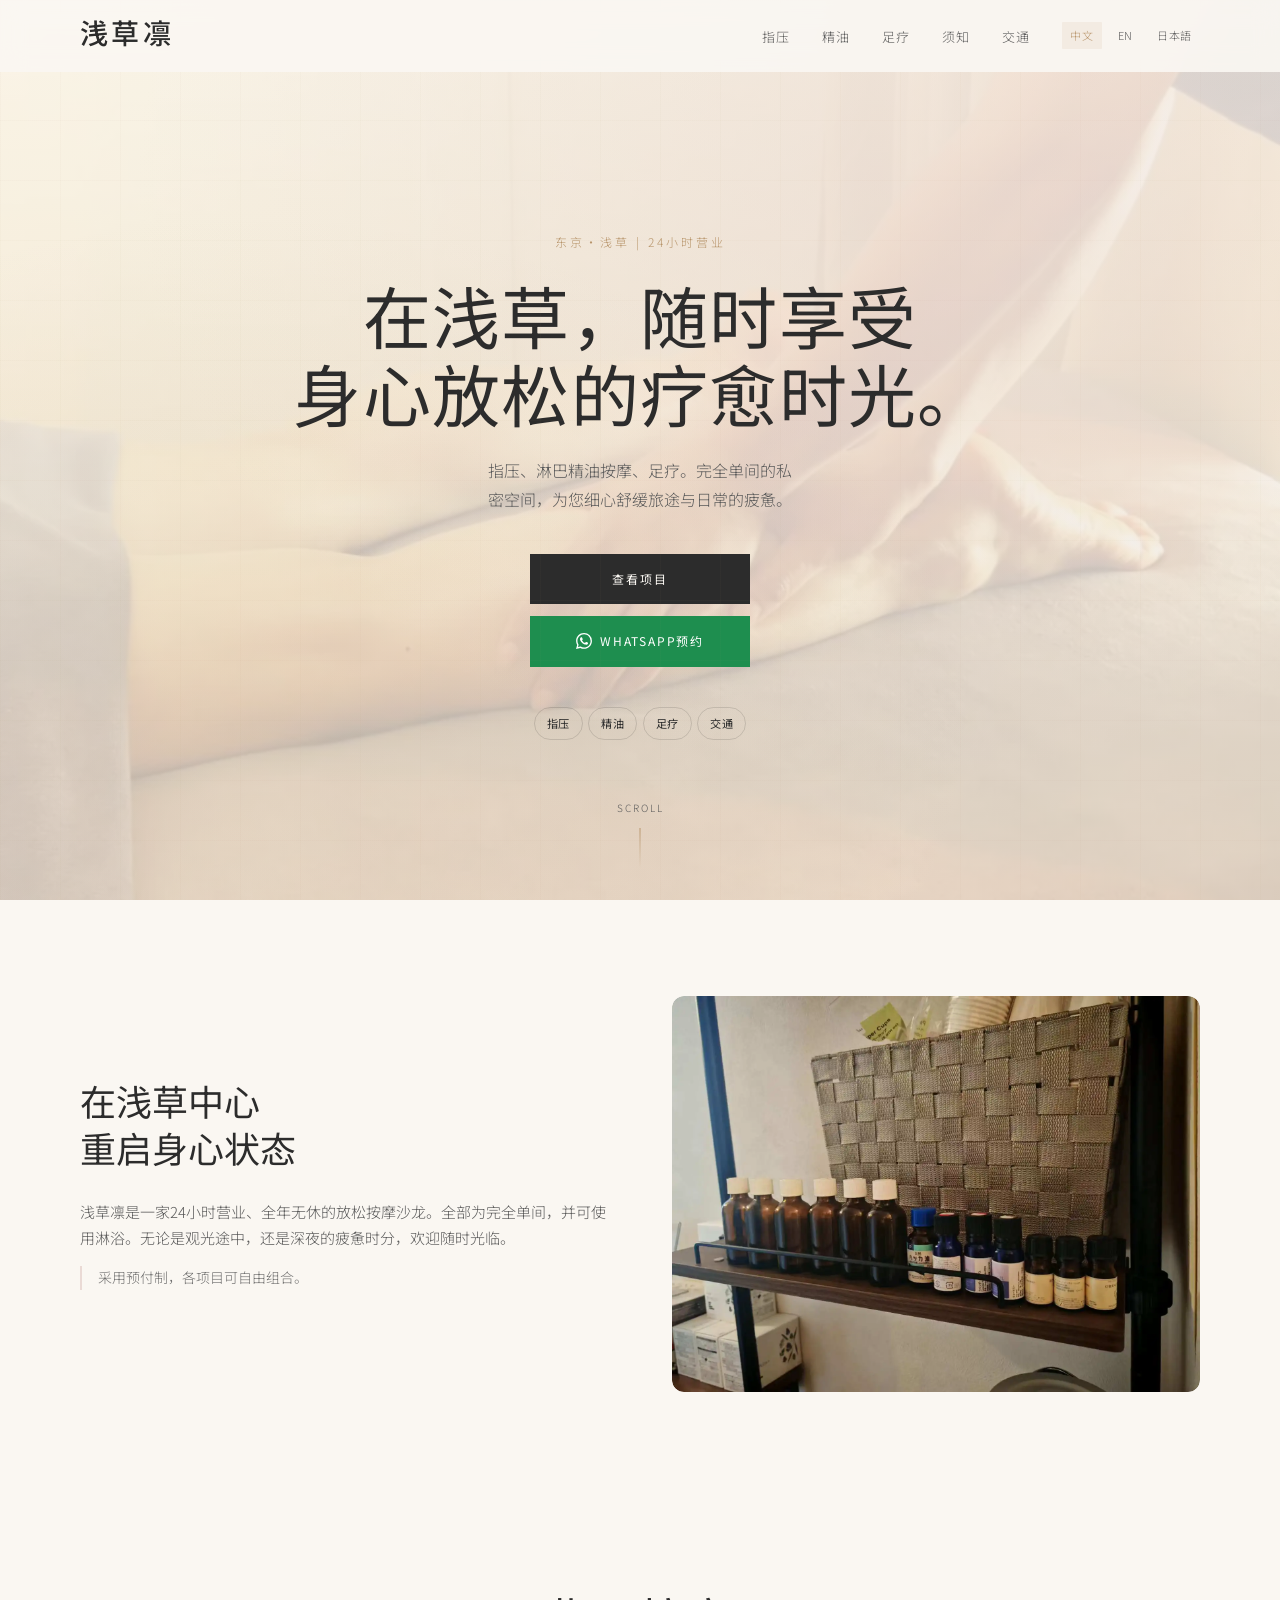
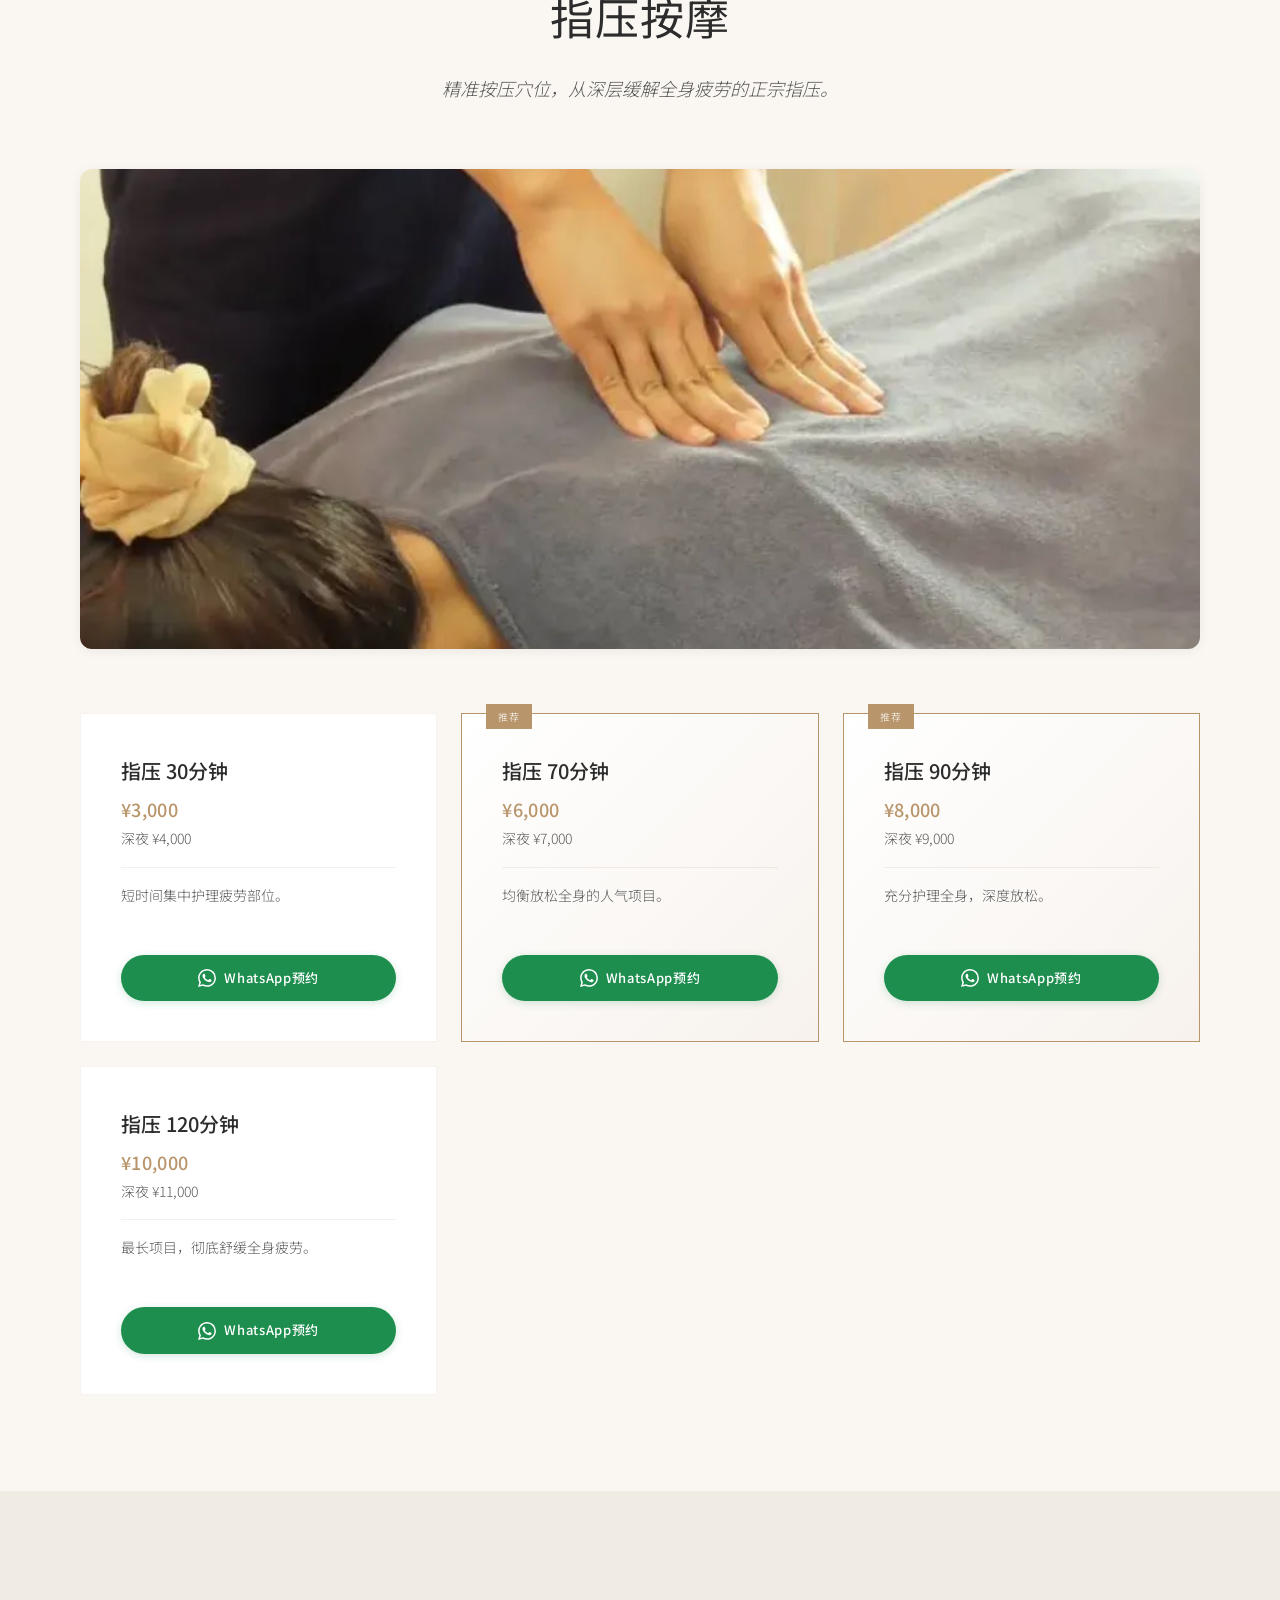
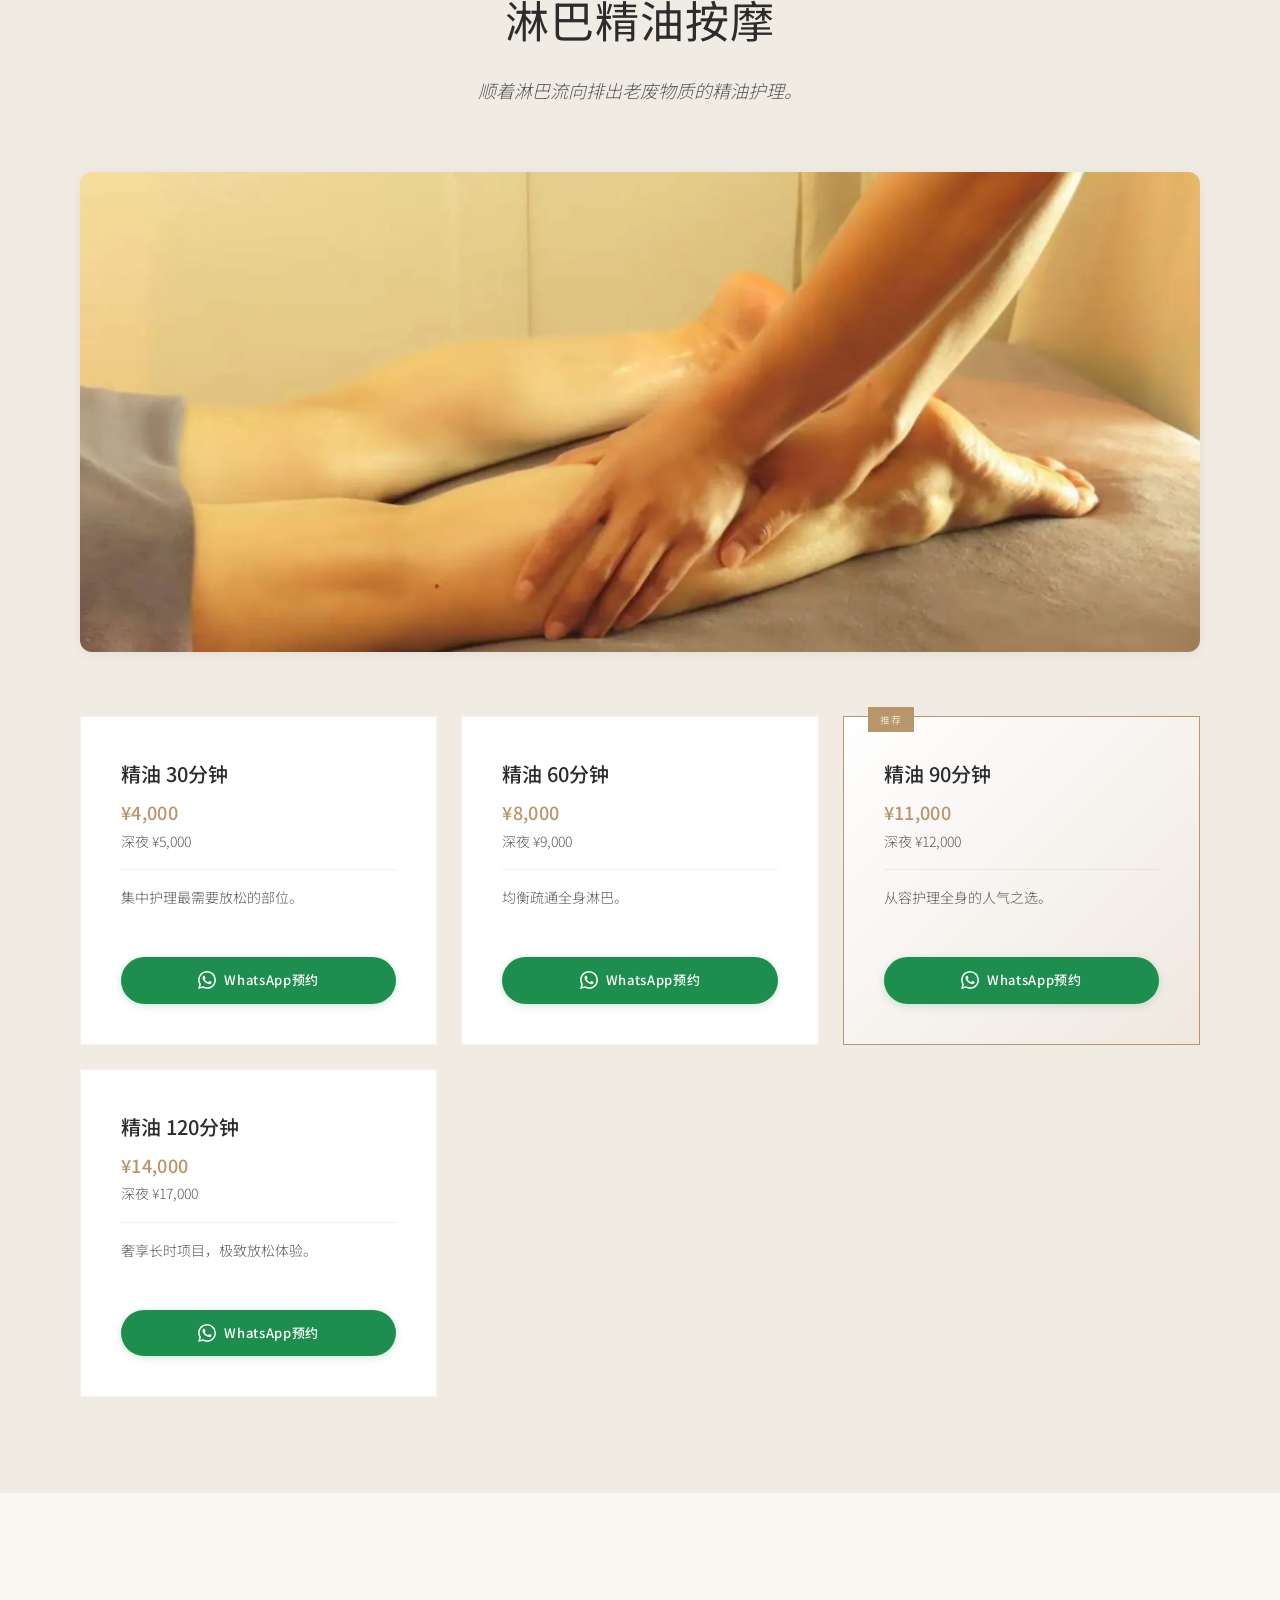
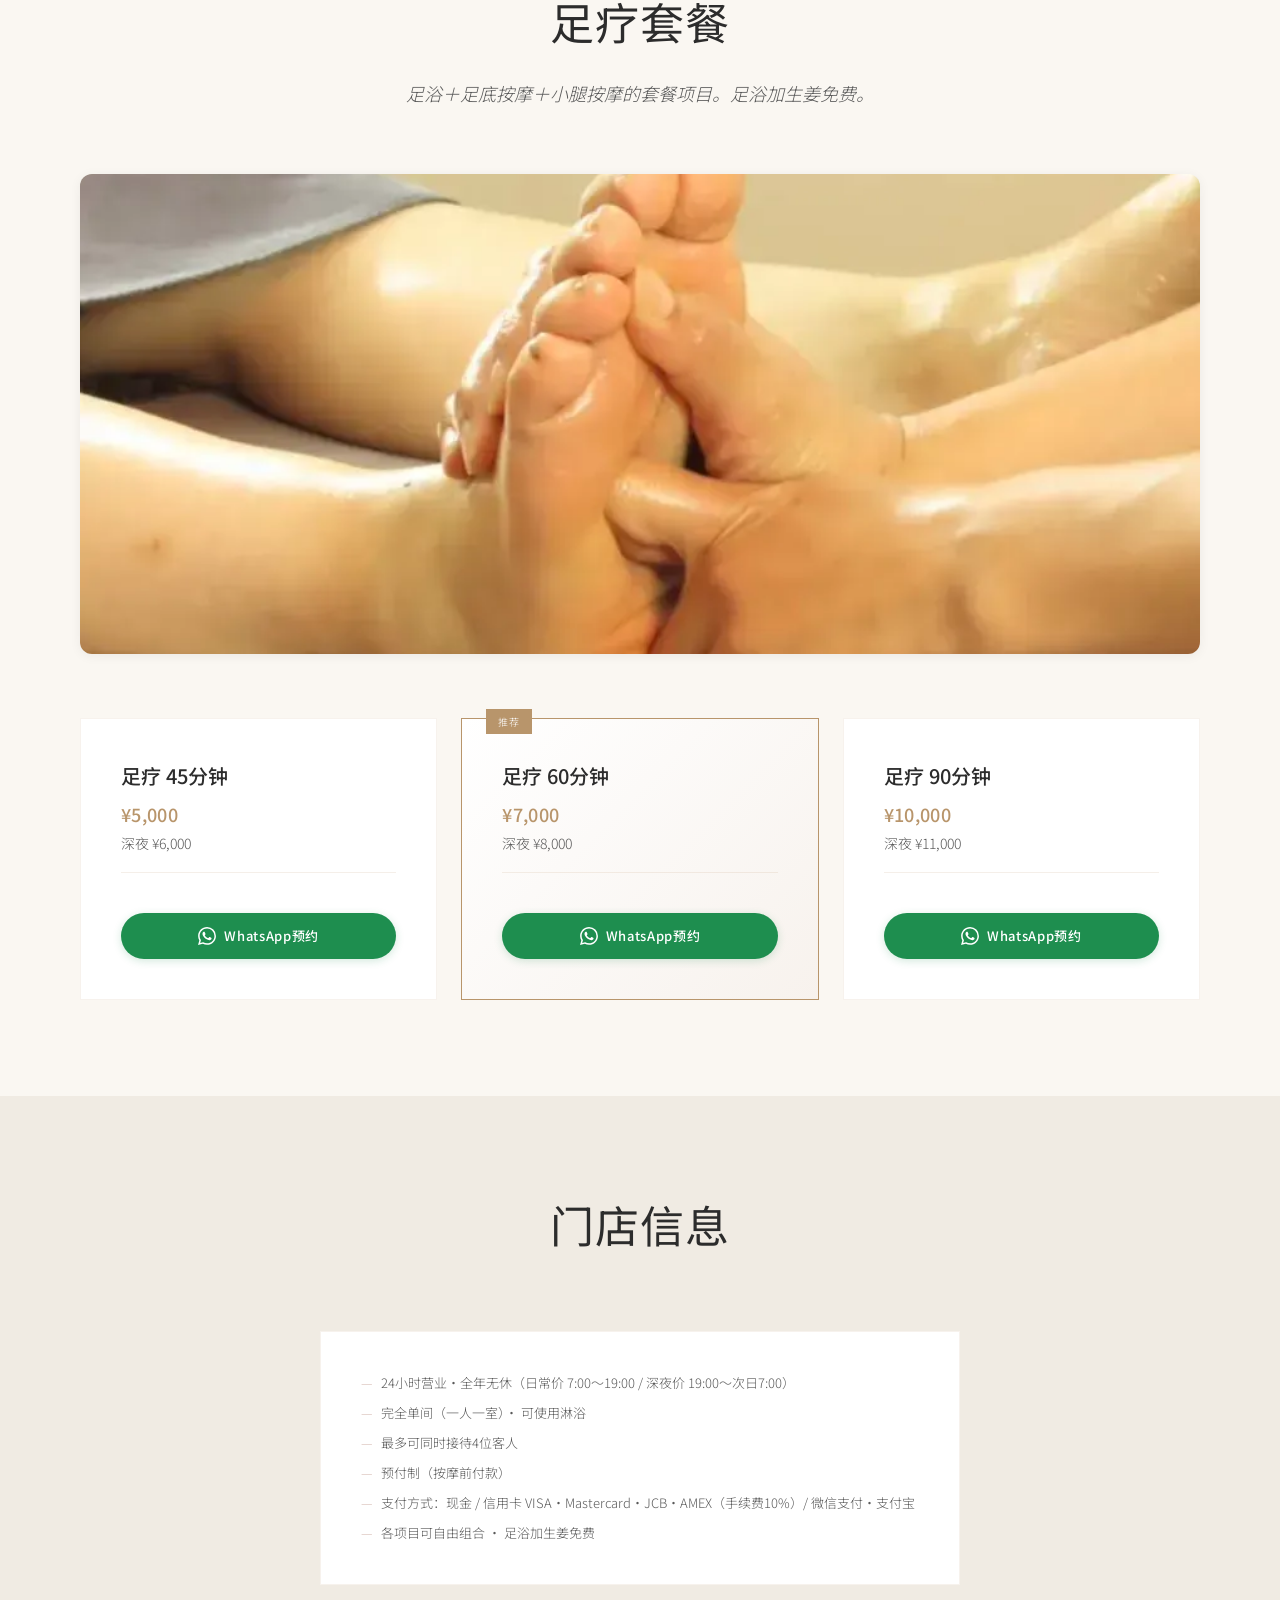
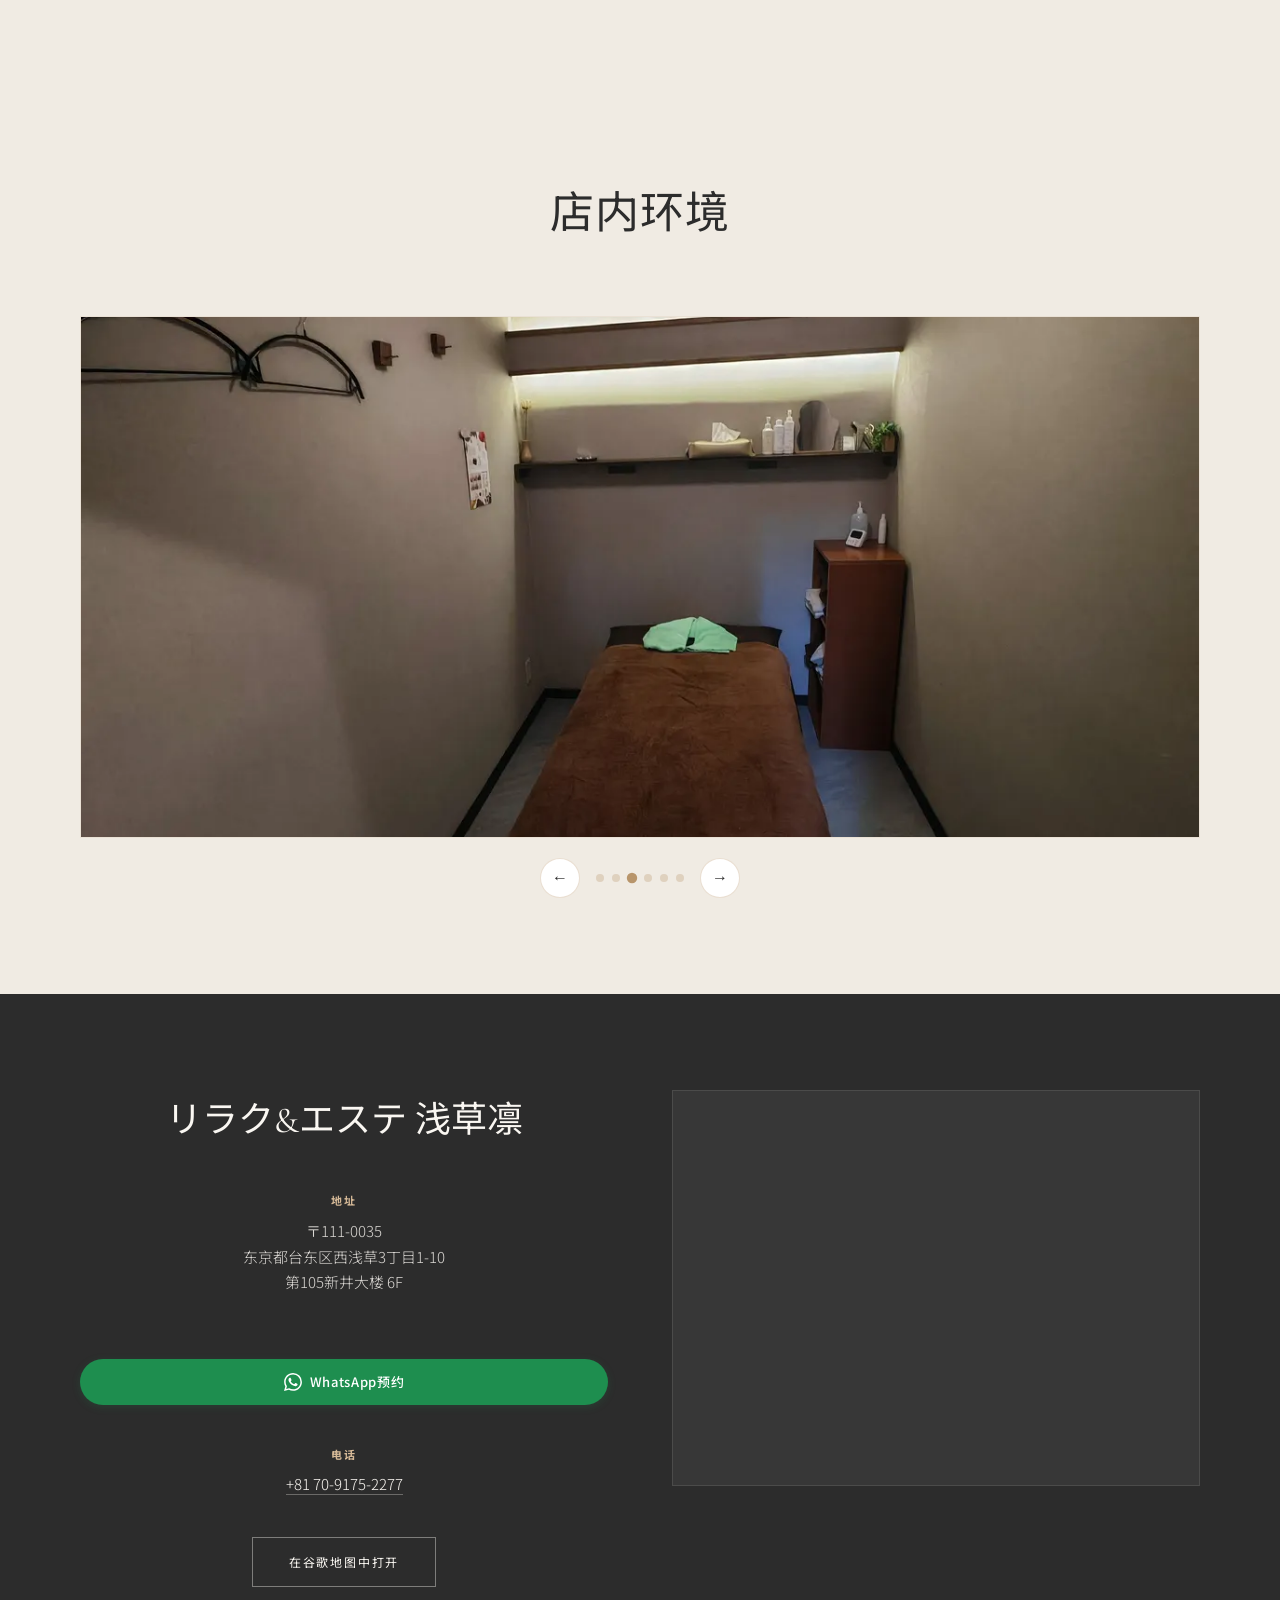
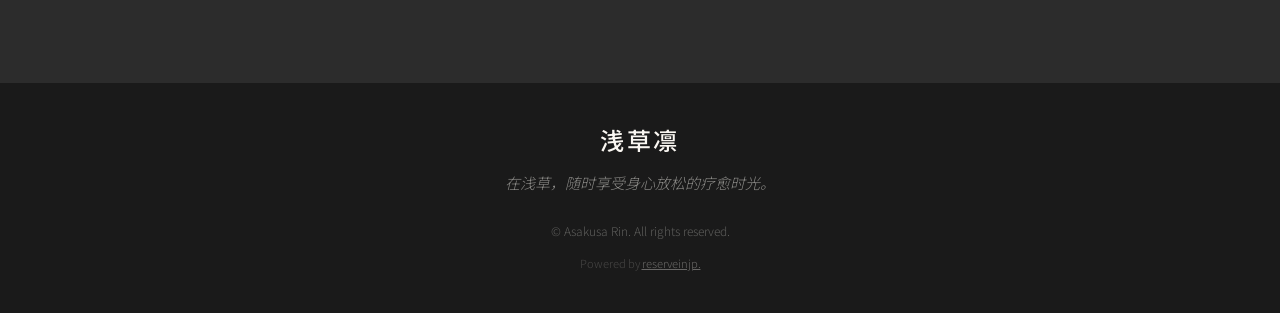
==== commit 29b45ee9: "Remove duplicate course-content lists from foot cards Co-Authored-By: Claude Fable 5 <noreply@anthro" ====
--- a/cn/index.html
+++ b/cn/index.html
@@ -241,11 +241,6 @@
                 <p class="price-sub">深夜 ¥6,000</p>
               </div>
             </div>
-            <ul class="includes">
-              <li>足浴</li>
-              <li>足底按摩</li>
-              <li>小腿按摩</li>
-            </ul>
             <a href="../booking.html?service=Foot%20Course%2045%20min" class="btn-booking">
               <svg viewBox="0 0 24 24" width="18" height="18"><path d="M17.472 14.382c-.297-.149-1.758-.867-2.03-.967-.273-.099-.471-.148-.67.15-.197.297-.767.966-.94 1.164-.173.199-.347.223-.644.075-.297-.15-1.255-.463-2.39-1.475-.884-.788-1.48-1.761-1.653-2.059-.173-.297-.018-.458.13-.606.134-.133.298-.347.446-.52.149-.174.198-.298.298-.497.099-.198.05-.371-.025-.52-.075-.149-.669-1.612-.916-2.207-.242-.579-.487-.5-.669-.51-.173-.008-.371-.01-.57-.01-.198 0-.52.074-.792.372-.272.297-1.04 1.016-1.04 2.479 0 1.462 1.065 2.875 1.213 3.074.149.198 2.096 3.2 5.077 4.487.709.306 1.262.489 1.694.625.712.227 1.36.195 1.871.118.571-.085 1.758-.719 2.006-1.413.248-.694.248-1.289.173-1.413-.074-.124-.272-.198-.57-.347m-5.421 7.403h-.004a9.87 9.87 0 01-5.031-1.378l-.361-.214-3.741.982.998-3.648-.235-.374a9.86 9.86 0 01-1.51-5.26c.001-5.45 4.436-9.884 9.888-9.884 2.64 0 5.122 1.03 6.988 2.898a9.825 9.825 0 012.893 6.994c-.003 5.45-4.437 9.884-9.885 9.884m8.413-18.297A11.815 11.815 0 0012.05 0C5.495 0 .16 5.335.157 11.892c0 2.096.547 4.142 1.588 5.945L.057 24l6.305-1.654a11.882 11.882 0 005.683 1.448h.005c6.554 0 11.89-5.335 11.893-11.893a11.821 11.821 0 00-3.48-8.413Z" fill="currentColor"/></svg>
               WhatsApp预约
@@ -260,11 +255,6 @@
                 <p class="price-sub">深夜 ¥8,000</p>
               </div>
             </div>
-            <ul class="includes">
-              <li>足浴（加生姜免费）</li>
-              <li>足底按摩</li>
-              <li>小腿按摩</li>
-            </ul>
             <a href="../booking.html?service=Foot%20Course%2060%20min" class="btn-booking">
               <svg viewBox="0 0 24 24" width="18" height="18"><path d="M17.472 14.382c-.297-.149-1.758-.867-2.03-.967-.273-.099-.471-.148-.67.15-.197.297-.767.966-.94 1.164-.173.199-.347.223-.644.075-.297-.15-1.255-.463-2.39-1.475-.884-.788-1.48-1.761-1.653-2.059-.173-.297-.018-.458.13-.606.134-.133.298-.347.446-.52.149-.174.198-.298.298-.497.099-.198.05-.371-.025-.52-.075-.149-.669-1.612-.916-2.207-.242-.579-.487-.5-.669-.51-.173-.008-.371-.01-.57-.01-.198 0-.52.074-.792.372-.272.297-1.04 1.016-1.04 2.479 0 1.462 1.065 2.875 1.213 3.074.149.198 2.096 3.2 5.077 4.487.709.306 1.262.489 1.694.625.712.227 1.36.195 1.871.118.571-.085 1.758-.719 2.006-1.413.248-.694.248-1.289.173-1.413-.074-.124-.272-.198-.57-.347m-5.421 7.403h-.004a9.87 9.87 0 01-5.031-1.378l-.361-.214-3.741.982.998-3.648-.235-.374a9.86 9.86 0 01-1.51-5.26c.001-5.45 4.436-9.884 9.888-9.884 2.64 0 5.122 1.03 6.988 2.898a9.825 9.825 0 012.893 6.994c-.003 5.45-4.437 9.884-9.885 9.884m8.413-18.297A11.815 11.815 0 0012.05 0C5.495 0 .16 5.335.157 11.892c0 2.096.547 4.142 1.588 5.945L.057 24l6.305-1.654a11.882 11.882 0 005.683 1.448h.005c6.554 0 11.89-5.335 11.893-11.893a11.821 11.821 0 00-3.48-8.413Z" fill="currentColor"/></svg>
               WhatsApp预约
@@ -278,11 +268,6 @@
                 <p class="price-sub">深夜 ¥11,000</p>
               </div>
             </div>
-            <ul class="includes">
-              <li>足浴（加生姜免费）</li>
-              <li>足底按摩</li>
-              <li>小腿按摩</li>
-            </ul>
             <a href="../booking.html?service=Foot%20Course%2090%20min" class="btn-booking">
               <svg viewBox="0 0 24 24" width="18" height="18"><path d="M17.472 14.382c-.297-.149-1.758-.867-2.03-.967-.273-.099-.471-.148-.67.15-.197.297-.767.966-.94 1.164-.173.199-.347.223-.644.075-.297-.15-1.255-.463-2.39-1.475-.884-.788-1.48-1.761-1.653-2.059-.173-.297-.018-.458.13-.606.134-.133.298-.347.446-.52.149-.174.198-.298.298-.497.099-.198.05-.371-.025-.52-.075-.149-.669-1.612-.916-2.207-.242-.579-.487-.5-.669-.51-.173-.008-.371-.01-.57-.01-.198 0-.52.074-.792.372-.272.297-1.04 1.016-1.04 2.479 0 1.462 1.065 2.875 1.213 3.074.149.198 2.096 3.2 5.077 4.487.709.306 1.262.489 1.694.625.712.227 1.36.195 1.871.118.571-.085 1.758-.719 2.006-1.413.248-.694.248-1.289.173-1.413-.074-.124-.272-.198-.57-.347m-5.421 7.403h-.004a9.87 9.87 0 01-5.031-1.378l-.361-.214-3.741.982.998-3.648-.235-.374a9.86 9.86 0 01-1.51-5.26c.001-5.45 4.436-9.884 9.888-9.884 2.64 0 5.122 1.03 6.988 2.898a9.825 9.825 0 012.893 6.994c-.003 5.45-4.437 9.884-9.885 9.884m8.413-18.297A11.815 11.815 0 0012.05 0C5.495 0 .16 5.335.157 11.892c0 2.096.547 4.142 1.588 5.945L.057 24l6.305-1.654a11.882 11.882 0 005.683 1.448h.005c6.554 0 11.89-5.335 11.893-11.893a11.821 11.821 0 00-3.48-8.413Z" fill="currentColor"/></svg>
               WhatsApp预约
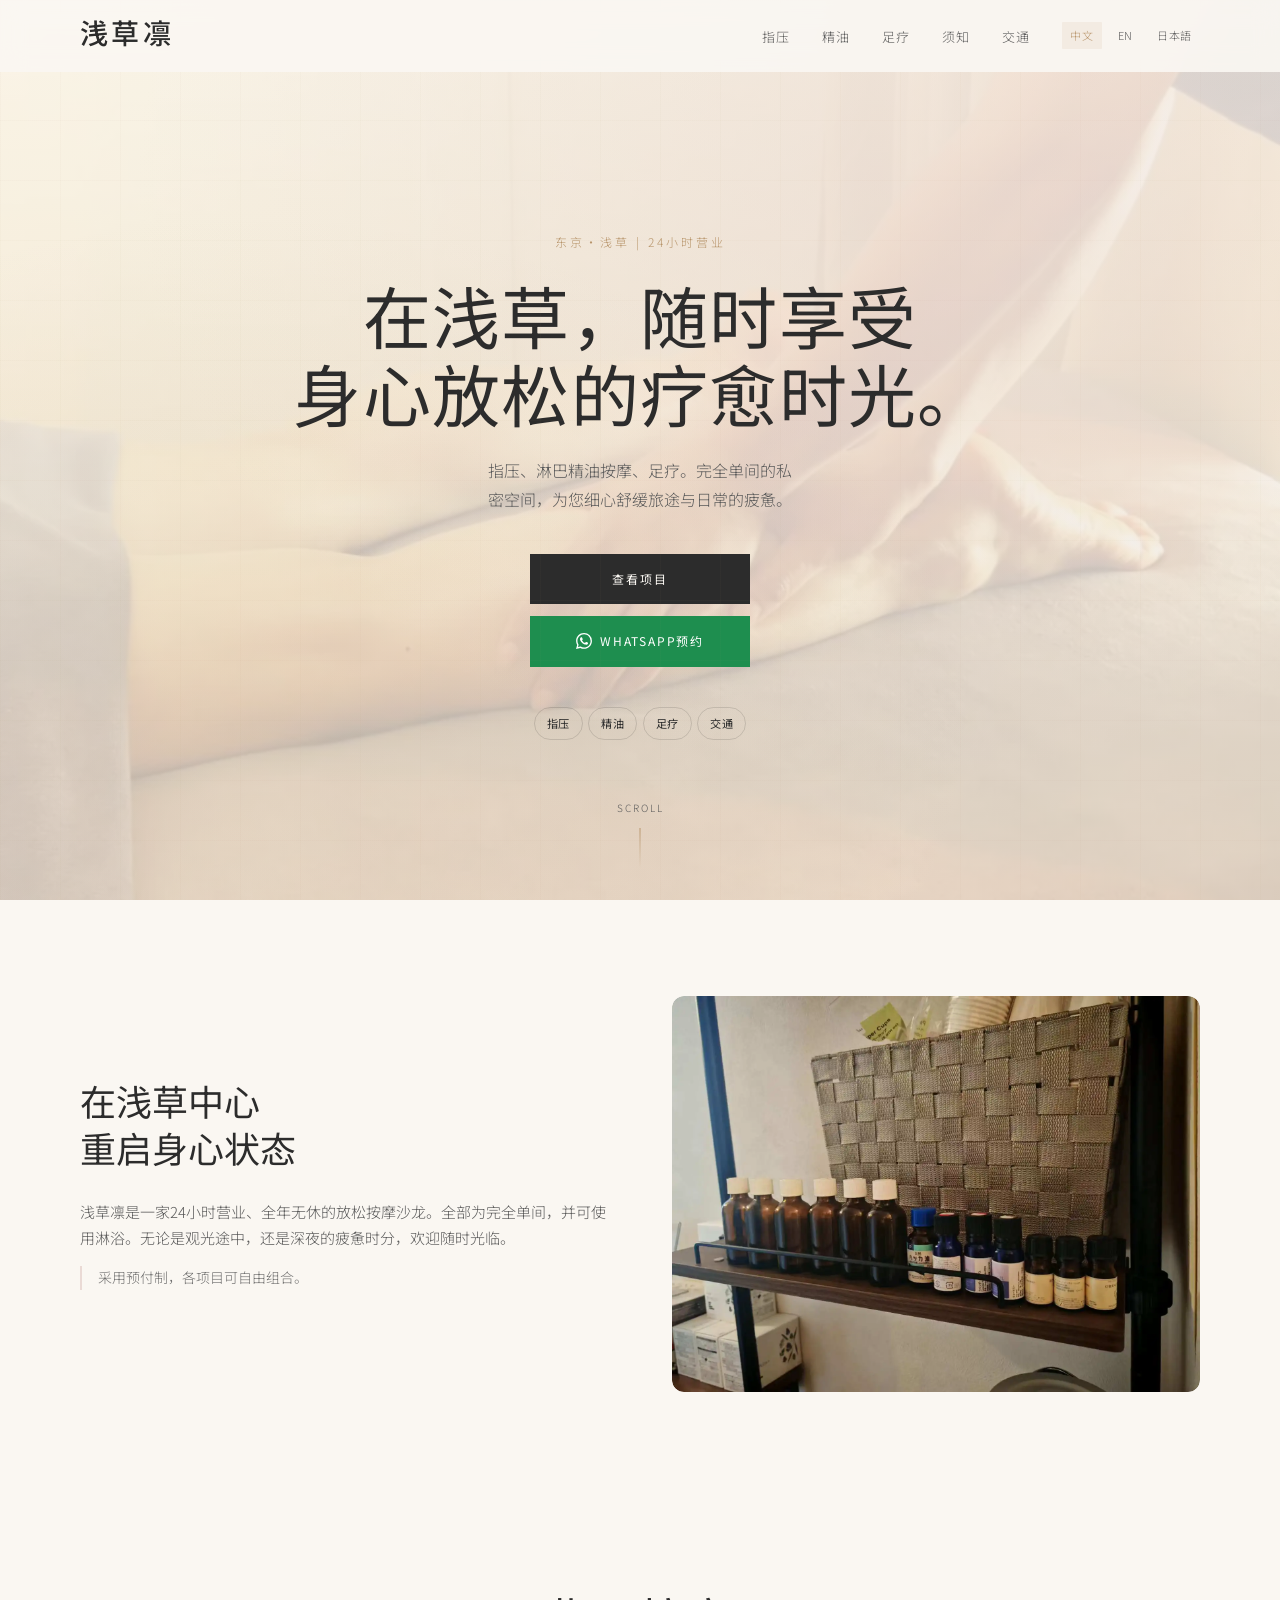
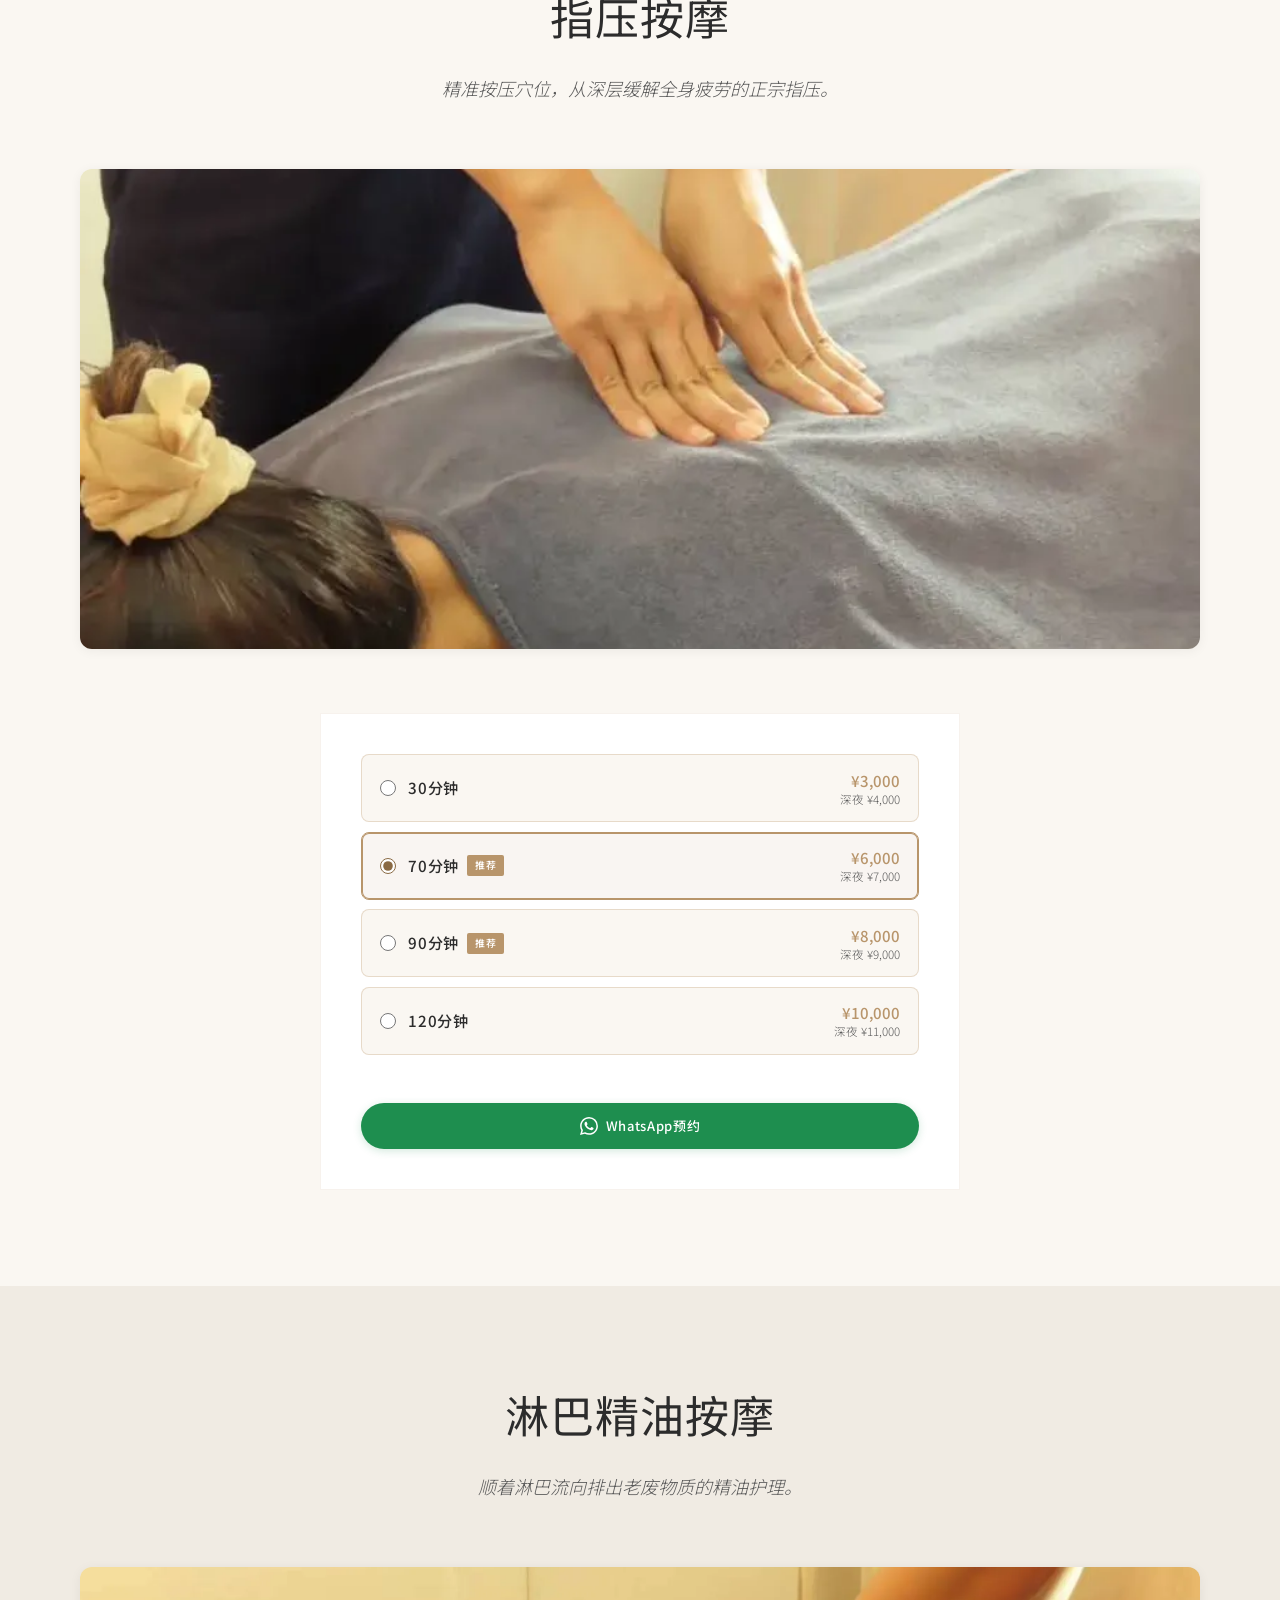
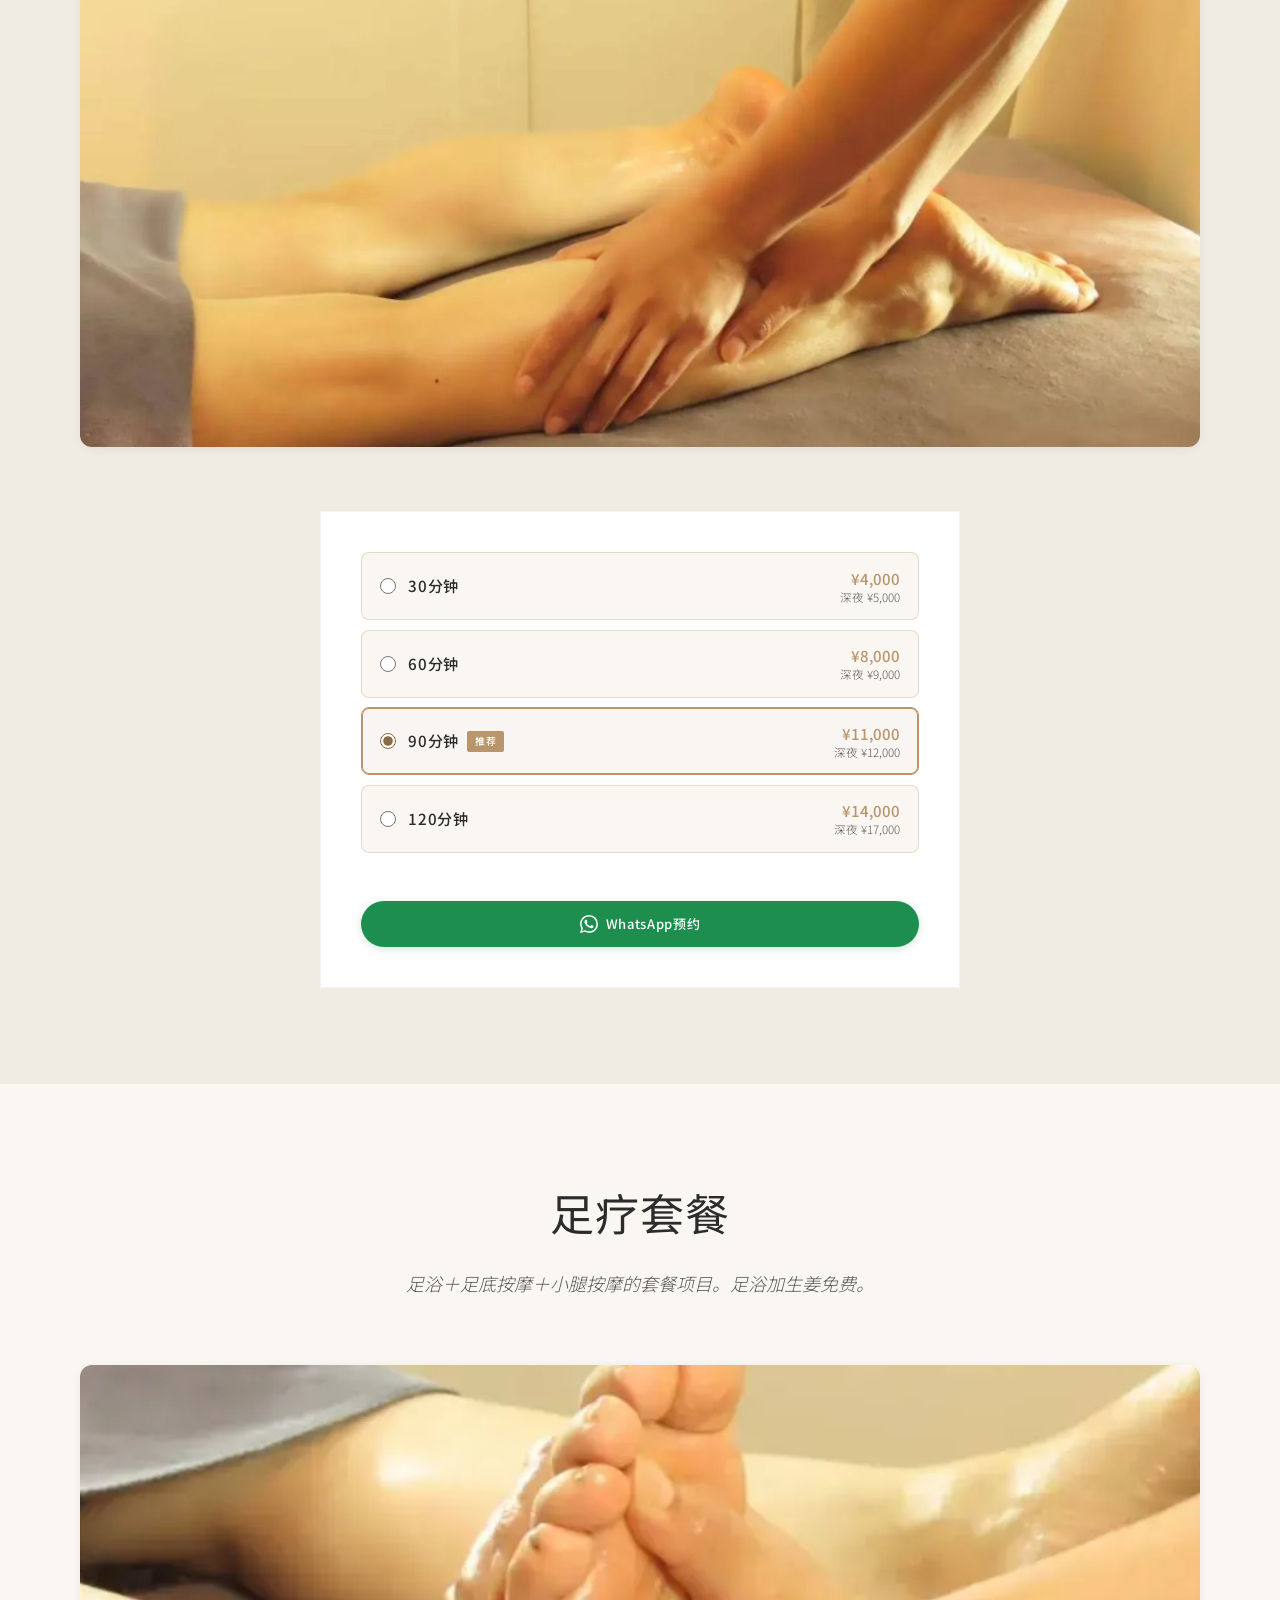
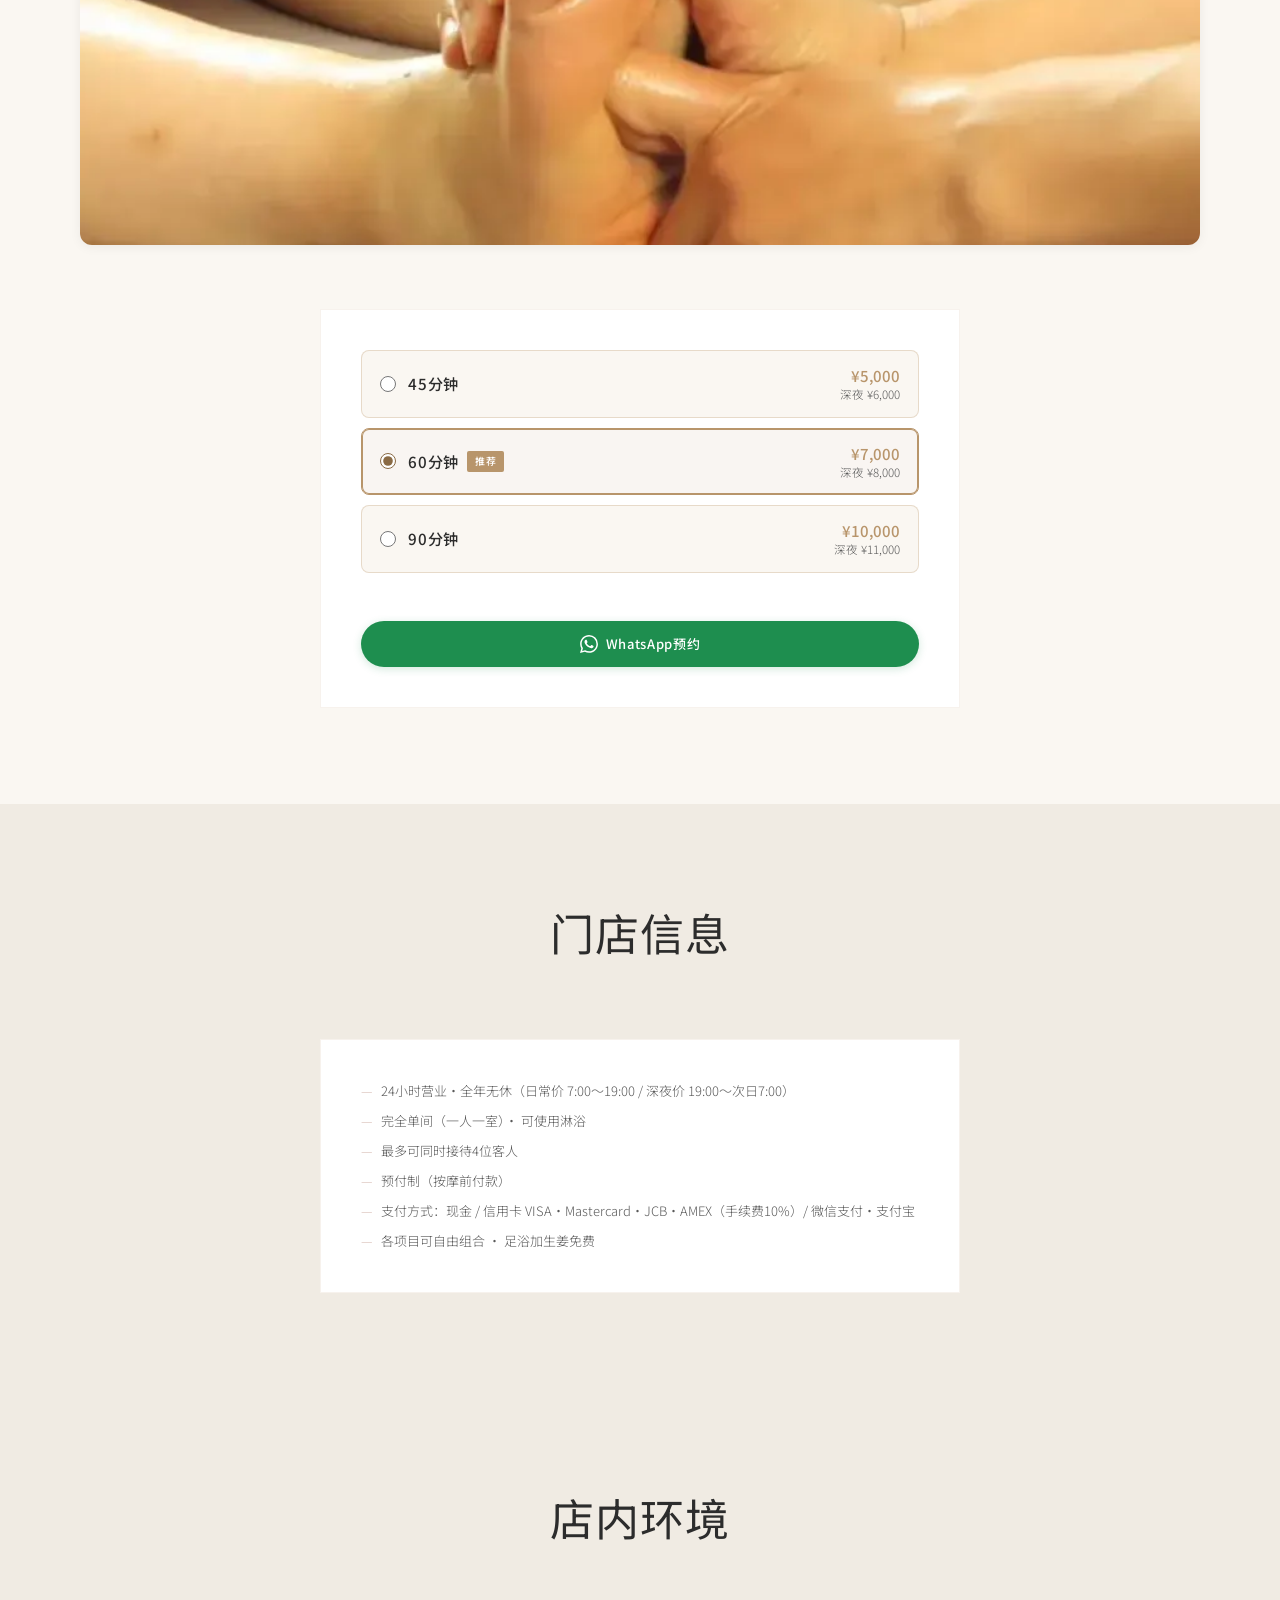
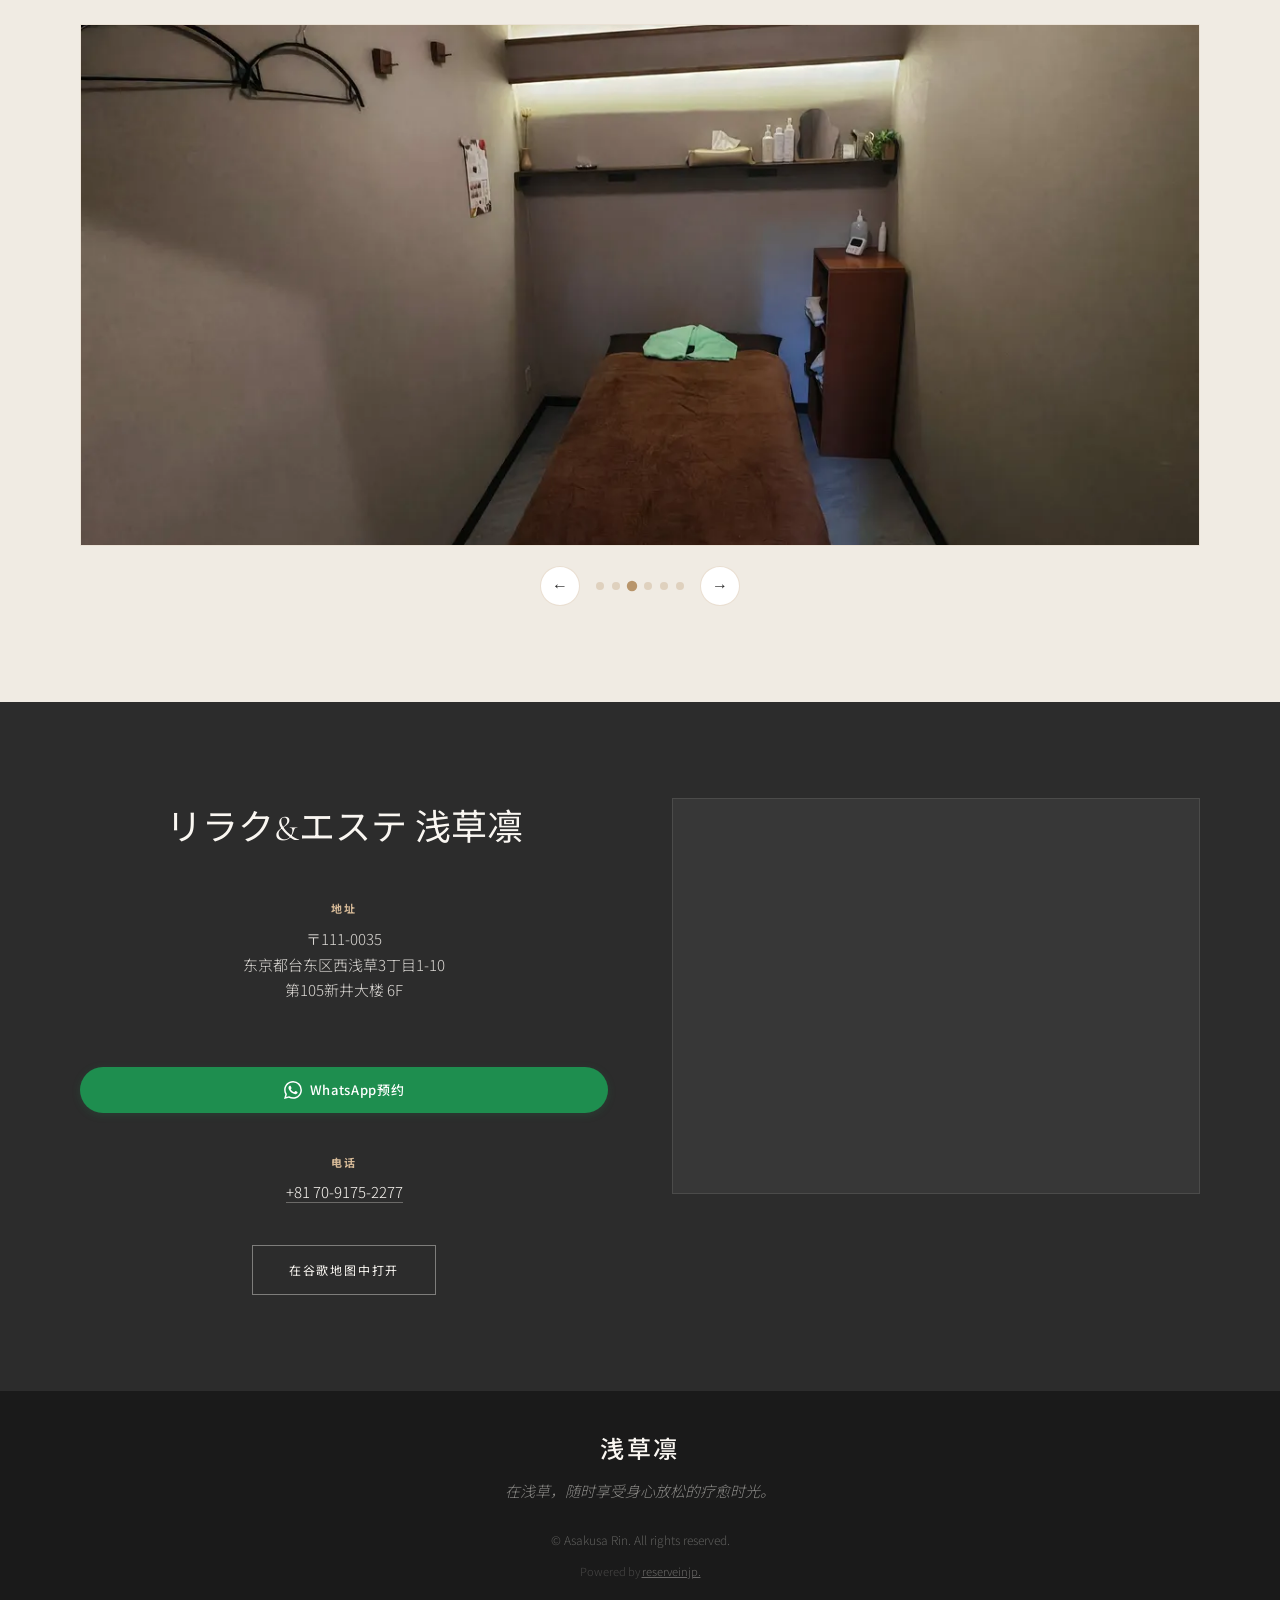
==== commit acf922a0: "Merge duration cards into radio-select option cards per service Co-Authored-By: Claude Fable 5 <nore" ====
--- a/cn/index.html
+++ b/cn/index.html
@@ -89,66 +89,36 @@
         <div class="service-photo">
           <img src="../assets/images/service-shiatsu.webp" alt="浅草凛 指压按摩" loading="lazy">
         </div>
-        <div class="service-grid">
-          <article class="service-card">
-            <div class="service-card-header">
-              <h3>指压 30分钟</h3>
-              <div class="price-group">
-                <p class="price">¥3,000</p>
-                <p class="price-sub">深夜 ¥4,000</p>
-              </div>
-            </div>
-            <p class="service-desc">短时间集中护理疲劳部位。</p>
-            <a href="../booking.html?service=Shiatsu%2030%20min" class="btn-booking">
-              <svg viewBox="0 0 24 24" width="18" height="18"><path d="M17.472 14.382c-.297-.149-1.758-.867-2.03-.967-.273-.099-.471-.148-.67.15-.197.297-.767.966-.94 1.164-.173.199-.347.223-.644.075-.297-.15-1.255-.463-2.39-1.475-.884-.788-1.48-1.761-1.653-2.059-.173-.297-.018-.458.13-.606.134-.133.298-.347.446-.52.149-.174.198-.298.298-.497.099-.198.05-.371-.025-.52-.075-.149-.669-1.612-.916-2.207-.242-.579-.487-.5-.669-.51-.173-.008-.371-.01-.57-.01-.198 0-.52.074-.792.372-.272.297-1.04 1.016-1.04 2.479 0 1.462 1.065 2.875 1.213 3.074.149.198 2.096 3.2 5.077 4.487.709.306 1.262.489 1.694.625.712.227 1.36.195 1.871.118.571-.085 1.758-.719 2.006-1.413.248-.694.248-1.289.173-1.413-.074-.124-.272-.198-.57-.347m-5.421 7.403h-.004a9.87 9.87 0 01-5.031-1.378l-.361-.214-3.741.982.998-3.648-.235-.374a9.86 9.86 0 01-1.51-5.26c.001-5.45 4.436-9.884 9.888-9.884 2.64 0 5.122 1.03 6.988 2.898a9.825 9.825 0 012.893 6.994c-.003 5.45-4.437 9.884-9.885 9.884m8.413-18.297A11.815 11.815 0 0012.05 0C5.495 0 .16 5.335.157 11.892c0 2.096.547 4.142 1.588 5.945L.057 24l6.305-1.654a11.882 11.882 0 005.683 1.448h.005c6.554 0 11.89-5.335 11.893-11.893a11.821 11.821 0 00-3.48-8.413Z" fill="currentColor"/></svg>
-              WhatsApp预约
-            </a>
-          </article>
-          <article class="service-card featured">
-            <span class="badge">推荐</span>
-            <div class="service-card-header">
-              <h3>指压 70分钟</h3>
-              <div class="price-group">
-                <p class="price">¥6,000</p>
-                <p class="price-sub">深夜 ¥7,000</p>
-              </div>
-            </div>
-            <p class="service-desc">均衡放松全身的人气项目。</p>
-            <a href="../booking.html?service=Shiatsu%2070%20min" class="btn-booking">
-              <svg viewBox="0 0 24 24" width="18" height="18"><path d="M17.472 14.382c-.297-.149-1.758-.867-2.03-.967-.273-.099-.471-.148-.67.15-.197.297-.767.966-.94 1.164-.173.199-.347.223-.644.075-.297-.15-1.255-.463-2.39-1.475-.884-.788-1.48-1.761-1.653-2.059-.173-.297-.018-.458.13-.606.134-.133.298-.347.446-.52.149-.174.198-.298.298-.497.099-.198.05-.371-.025-.52-.075-.149-.669-1.612-.916-2.207-.242-.579-.487-.5-.669-.51-.173-.008-.371-.01-.57-.01-.198 0-.52.074-.792.372-.272.297-1.04 1.016-1.04 2.479 0 1.462 1.065 2.875 1.213 3.074.149.198 2.096 3.2 5.077 4.487.709.306 1.262.489 1.694.625.712.227 1.36.195 1.871.118.571-.085 1.758-.719 2.006-1.413.248-.694.248-1.289.173-1.413-.074-.124-.272-.198-.57-.347m-5.421 7.403h-.004a9.87 9.87 0 01-5.031-1.378l-.361-.214-3.741.982.998-3.648-.235-.374a9.86 9.86 0 01-1.51-5.26c.001-5.45 4.436-9.884 9.888-9.884 2.64 0 5.122 1.03 6.988 2.898a9.825 9.825 0 012.893 6.994c-.003 5.45-4.437 9.884-9.885 9.884m8.413-18.297A11.815 11.815 0 0012.05 0C5.495 0 .16 5.335.157 11.892c0 2.096.547 4.142 1.588 5.945L.057 24l6.305-1.654a11.882 11.882 0 005.683 1.448h.005c6.554 0 11.89-5.335 11.893-11.893a11.821 11.821 0 00-3.48-8.413Z" fill="currentColor"/></svg>
-              WhatsApp预约
-            </a>
-          </article>
-          <article class="service-card featured">
-            <span class="badge">推荐</span>
-            <div class="service-card-header">
-              <h3>指压 90分钟</h3>
-              <div class="price-group">
-                <p class="price">¥8,000</p>
-                <p class="price-sub">深夜 ¥9,000</p>
-              </div>
-            </div>
-            <p class="service-desc">充分护理全身，深度放松。</p>
-            <a href="../booking.html?service=Shiatsu%2090%20min" class="btn-booking">
-              <svg viewBox="0 0 24 24" width="18" height="18"><path d="M17.472 14.382c-.297-.149-1.758-.867-2.03-.967-.273-.099-.471-.148-.67.15-.197.297-.767.966-.94 1.164-.173.199-.347.223-.644.075-.297-.15-1.255-.463-2.39-1.475-.884-.788-1.48-1.761-1.653-2.059-.173-.297-.018-.458.13-.606.134-.133.298-.347.446-.52.149-.174.198-.298.298-.497.099-.198.05-.371-.025-.52-.075-.149-.669-1.612-.916-2.207-.242-.579-.487-.5-.669-.51-.173-.008-.371-.01-.57-.01-.198 0-.52.074-.792.372-.272.297-1.04 1.016-1.04 2.479 0 1.462 1.065 2.875 1.213 3.074.149.198 2.096 3.2 5.077 4.487.709.306 1.262.489 1.694.625.712.227 1.36.195 1.871.118.571-.085 1.758-.719 2.006-1.413.248-.694.248-1.289.173-1.413-.074-.124-.272-.198-.57-.347m-5.421 7.403h-.004a9.87 9.87 0 01-5.031-1.378l-.361-.214-3.741.982.998-3.648-.235-.374a9.86 9.86 0 01-1.51-5.26c.001-5.45 4.436-9.884 9.888-9.884 2.64 0 5.122 1.03 6.988 2.898a9.825 9.825 0 012.893 6.994c-.003 5.45-4.437 9.884-9.885 9.884m8.413-18.297A11.815 11.815 0 0012.05 0C5.495 0 .16 5.335.157 11.892c0 2.096.547 4.142 1.588 5.945L.057 24l6.305-1.654a11.882 11.882 0 005.683 1.448h.005c6.554 0 11.89-5.335 11.893-11.893a11.821 11.821 0 00-3.48-8.413Z" fill="currentColor"/></svg>
-              WhatsApp预约
-            </a>
-          </article>
-          <article class="service-card">
-            <div class="service-card-header">
-              <h3>指压 120分钟</h3>
-              <div class="price-group">
-                <p class="price">¥10,000</p>
-                <p class="price-sub">深夜 ¥11,000</p>
-              </div>
-            </div>
-            <p class="service-desc">最长项目，彻底舒缓全身疲劳。</p>
-            <a href="../booking.html?service=Shiatsu%20120%20min" class="btn-booking">
-              <svg viewBox="0 0 24 24" width="18" height="18"><path d="M17.472 14.382c-.297-.149-1.758-.867-2.03-.967-.273-.099-.471-.148-.67.15-.197.297-.767.966-.94 1.164-.173.199-.347.223-.644.075-.297-.15-1.255-.463-2.39-1.475-.884-.788-1.48-1.761-1.653-2.059-.173-.297-.018-.458.13-.606.134-.133.298-.347.446-.52.149-.174.198-.298.298-.497.099-.198.05-.371-.025-.52-.075-.149-.669-1.612-.916-2.207-.242-.579-.487-.5-.669-.51-.173-.008-.371-.01-.57-.01-.198 0-.52.074-.792.372-.272.297-1.04 1.016-1.04 2.479 0 1.462 1.065 2.875 1.213 3.074.149.198 2.096 3.2 5.077 4.487.709.306 1.262.489 1.694.625.712.227 1.36.195 1.871.118.571-.085 1.758-.719 2.006-1.413.248-.694.248-1.289.173-1.413-.074-.124-.272-.198-.57-.347m-5.421 7.403h-.004a9.87 9.87 0 01-5.031-1.378l-.361-.214-3.741.982.998-3.648-.235-.374a9.86 9.86 0 01-1.51-5.26c.001-5.45 4.436-9.884 9.888-9.884 2.64 0 5.122 1.03 6.988 2.898a9.825 9.825 0 012.893 6.994c-.003 5.45-4.437 9.884-9.885 9.884m8.413-18.297A11.815 11.815 0 0012.05 0C5.495 0 .16 5.335.157 11.892c0 2.096.547 4.142 1.588 5.945L.057 24l6.305-1.654a11.882 11.882 0 005.683 1.448h.005c6.554 0 11.89-5.335 11.893-11.893a11.821 11.821 0 00-3.48-8.413Z" fill="currentColor"/></svg>
-              WhatsApp预约
-            </a>
-          </article>
-        </div>
+        <article class="service-card service-card-wide">
+          <div class="option-rows">
+            <label class="opt-row">
+              <input type="radio" name="shiatsu-duration" value="Shiatsu 30 min">
+              <span class="opt-duration">30分钟</span>
+              <span class="opt-price">¥3,000<small>深夜 ¥4,000</small></span>
+            </label>
+            <label class="opt-row">
+              <input type="radio" name="shiatsu-duration" value="Shiatsu 70 min" checked>
+              <span class="opt-duration">70分钟
+                <span class="opt-badge">推荐</span></span>
+              <span class="opt-price">¥6,000<small>深夜 ¥7,000</small></span>
+            </label>
+            <label class="opt-row">
+              <input type="radio" name="shiatsu-duration" value="Shiatsu 90 min">
+              <span class="opt-duration">90分钟
+                <span class="opt-badge">推荐</span></span>
+              <span class="opt-price">¥8,000<small>深夜 ¥9,000</small></span>
+            </label>
+            <label class="opt-row">
+              <input type="radio" name="shiatsu-duration" value="Shiatsu 120 min">
+              <span class="opt-duration">120分钟</span>
+              <span class="opt-price">¥10,000<small>深夜 ¥11,000</small></span>
+            </label>
+          </div>
+          <a href="../booking.html" class="btn-booking">
+            <svg viewBox="0 0 24 24" width="18" height="18"><path d="M17.472 14.382c-.297-.149-1.758-.867-2.03-.967-.273-.099-.471-.148-.67.15-.197.297-.767.966-.94 1.164-.173.199-.347.223-.644.075-.297-.15-1.255-.463-2.39-1.475-.884-.788-1.48-1.761-1.653-2.059-.173-.297-.018-.458.13-.606.134-.133.298-.347.446-.52.149-.174.198-.298.298-.497.099-.198.05-.371-.025-.52-.075-.149-.669-1.612-.916-2.207-.242-.579-.487-.5-.669-.51-.173-.008-.371-.01-.57-.01-.198 0-.52.074-.792.372-.272.297-1.04 1.016-1.04 2.479 0 1.462 1.065 2.875 1.213 3.074.149.198 2.096 3.2 5.077 4.487.709.306 1.262.489 1.694.625.712.227 1.36.195 1.871.118.571-.085 1.758-.719 2.006-1.413.248-.694.248-1.289.173-1.413-.074-.124-.272-.198-.57-.347m-5.421 7.403h-.004a9.87 9.87 0 01-5.031-1.378l-.361-.214-3.741.982.998-3.648-.235-.374a9.86 9.86 0 01-1.51-5.26c.001-5.45 4.436-9.884 9.888-9.884 2.64 0 5.122 1.03 6.988 2.898a9.825 9.825 0 012.893 6.994c-.003 5.45-4.437 9.884-9.885 9.884m8.413-18.297A11.815 11.815 0 0012.05 0C5.495 0 .16 5.335.157 11.892c0 2.096.547 4.142 1.588 5.945L.057 24l6.305-1.654a11.882 11.882 0 005.683 1.448h.005c6.554 0 11.89-5.335 11.893-11.893a11.821 11.821 0 00-3.48-8.413Z" fill="currentColor"/></svg>
+            WhatsApp预约
+          </a>
+        </article>
       </div>
     </section>
 
@@ -161,65 +131,35 @@
         <div class="service-photo">
           <img src="../assets/images/service-oil.webp" alt="浅草凛 淋巴精油按摩" loading="lazy">
         </div>
-        <div class="service-grid">
-          <article class="service-card">
-            <div class="service-card-header">
-              <h3>精油 30分钟</h3>
-              <div class="price-group">
-                <p class="price">¥4,000</p>
-                <p class="price-sub">深夜 ¥5,000</p>
-              </div>
-            </div>
-            <p class="service-desc">集中护理最需要放松的部位。</p>
-            <a href="../booking.html?service=Lymphatic%20Oil%2030%20min" class="btn-booking">
-              <svg viewBox="0 0 24 24" width="18" height="18"><path d="M17.472 14.382c-.297-.149-1.758-.867-2.03-.967-.273-.099-.471-.148-.67.15-.197.297-.767.966-.94 1.164-.173.199-.347.223-.644.075-.297-.15-1.255-.463-2.39-1.475-.884-.788-1.48-1.761-1.653-2.059-.173-.297-.018-.458.13-.606.134-.133.298-.347.446-.52.149-.174.198-.298.298-.497.099-.198.05-.371-.025-.52-.075-.149-.669-1.612-.916-2.207-.242-.579-.487-.5-.669-.51-.173-.008-.371-.01-.57-.01-.198 0-.52.074-.792.372-.272.297-1.04 1.016-1.04 2.479 0 1.462 1.065 2.875 1.213 3.074.149.198 2.096 3.2 5.077 4.487.709.306 1.262.489 1.694.625.712.227 1.36.195 1.871.118.571-.085 1.758-.719 2.006-1.413.248-.694.248-1.289.173-1.413-.074-.124-.272-.198-.57-.347m-5.421 7.403h-.004a9.87 9.87 0 01-5.031-1.378l-.361-.214-3.741.982.998-3.648-.235-.374a9.86 9.86 0 01-1.51-5.26c.001-5.45 4.436-9.884 9.888-9.884 2.64 0 5.122 1.03 6.988 2.898a9.825 9.825 0 012.893 6.994c-.003 5.45-4.437 9.884-9.885 9.884m8.413-18.297A11.815 11.815 0 0012.05 0C5.495 0 .16 5.335.157 11.892c0 2.096.547 4.142 1.588 5.945L.057 24l6.305-1.654a11.882 11.882 0 005.683 1.448h.005c6.554 0 11.89-5.335 11.893-11.893a11.821 11.821 0 00-3.48-8.413Z" fill="currentColor"/></svg>
-              WhatsApp预约
-            </a>
-          </article>
-          <article class="service-card">
-            <div class="service-card-header">
-              <h3>精油 60分钟</h3>
-              <div class="price-group">
-                <p class="price">¥8,000</p>
-                <p class="price-sub">深夜 ¥9,000</p>
-              </div>
-            </div>
-            <p class="service-desc">均衡疏通全身淋巴。</p>
-            <a href="../booking.html?service=Lymphatic%20Oil%2060%20min" class="btn-booking">
-              <svg viewBox="0 0 24 24" width="18" height="18"><path d="M17.472 14.382c-.297-.149-1.758-.867-2.03-.967-.273-.099-.471-.148-.67.15-.197.297-.767.966-.94 1.164-.173.199-.347.223-.644.075-.297-.15-1.255-.463-2.39-1.475-.884-.788-1.48-1.761-1.653-2.059-.173-.297-.018-.458.13-.606.134-.133.298-.347.446-.52.149-.174.198-.298.298-.497.099-.198.05-.371-.025-.52-.075-.149-.669-1.612-.916-2.207-.242-.579-.487-.5-.669-.51-.173-.008-.371-.01-.57-.01-.198 0-.52.074-.792.372-.272.297-1.04 1.016-1.04 2.479 0 1.462 1.065 2.875 1.213 3.074.149.198 2.096 3.2 5.077 4.487.709.306 1.262.489 1.694.625.712.227 1.36.195 1.871.118.571-.085 1.758-.719 2.006-1.413.248-.694.248-1.289.173-1.413-.074-.124-.272-.198-.57-.347m-5.421 7.403h-.004a9.87 9.87 0 01-5.031-1.378l-.361-.214-3.741.982.998-3.648-.235-.374a9.86 9.86 0 01-1.51-5.26c.001-5.45 4.436-9.884 9.888-9.884 2.64 0 5.122 1.03 6.988 2.898a9.825 9.825 0 012.893 6.994c-.003 5.45-4.437 9.884-9.885 9.884m8.413-18.297A11.815 11.815 0 0012.05 0C5.495 0 .16 5.335.157 11.892c0 2.096.547 4.142 1.588 5.945L.057 24l6.305-1.654a11.882 11.882 0 005.683 1.448h.005c6.554 0 11.89-5.335 11.893-11.893a11.821 11.821 0 00-3.48-8.413Z" fill="currentColor"/></svg>
-              WhatsApp预约
-            </a>
-          </article>
-          <article class="service-card featured">
-            <span class="badge">推荐</span>
-            <div class="service-card-header">
-              <h3>精油 90分钟</h3>
-              <div class="price-group">
-                <p class="price">¥11,000</p>
-                <p class="price-sub">深夜 ¥12,000</p>
-              </div>
-            </div>
-            <p class="service-desc">从容护理全身的人气之选。</p>
-            <a href="../booking.html?service=Lymphatic%20Oil%2090%20min" class="btn-booking">
-              <svg viewBox="0 0 24 24" width="18" height="18"><path d="M17.472 14.382c-.297-.149-1.758-.867-2.03-.967-.273-.099-.471-.148-.67.15-.197.297-.767.966-.94 1.164-.173.199-.347.223-.644.075-.297-.15-1.255-.463-2.39-1.475-.884-.788-1.48-1.761-1.653-2.059-.173-.297-.018-.458.13-.606.134-.133.298-.347.446-.52.149-.174.198-.298.298-.497.099-.198.05-.371-.025-.52-.075-.149-.669-1.612-.916-2.207-.242-.579-.487-.5-.669-.51-.173-.008-.371-.01-.57-.01-.198 0-.52.074-.792.372-.272.297-1.04 1.016-1.04 2.479 0 1.462 1.065 2.875 1.213 3.074.149.198 2.096 3.2 5.077 4.487.709.306 1.262.489 1.694.625.712.227 1.36.195 1.871.118.571-.085 1.758-.719 2.006-1.413.248-.694.248-1.289.173-1.413-.074-.124-.272-.198-.57-.347m-5.421 7.403h-.004a9.87 9.87 0 01-5.031-1.378l-.361-.214-3.741.982.998-3.648-.235-.374a9.86 9.86 0 01-1.51-5.26c.001-5.45 4.436-9.884 9.888-9.884 2.64 0 5.122 1.03 6.988 2.898a9.825 9.825 0 012.893 6.994c-.003 5.45-4.437 9.884-9.885 9.884m8.413-18.297A11.815 11.815 0 0012.05 0C5.495 0 .16 5.335.157 11.892c0 2.096.547 4.142 1.588 5.945L.057 24l6.305-1.654a11.882 11.882 0 005.683 1.448h.005c6.554 0 11.89-5.335 11.893-11.893a11.821 11.821 0 00-3.48-8.413Z" fill="currentColor"/></svg>
-              WhatsApp预约
-            </a>
-          </article>
-          <article class="service-card">
-            <div class="service-card-header">
-              <h3>精油 120分钟</h3>
-              <div class="price-group">
-                <p class="price">¥14,000</p>
-                <p class="price-sub">深夜 ¥17,000</p>
-              </div>
-            </div>
-            <p class="service-desc">奢享长时项目，极致放松体验。</p>
-            <a href="../booking.html?service=Lymphatic%20Oil%20120%20min" class="btn-booking">
-              <svg viewBox="0 0 24 24" width="18" height="18"><path d="M17.472 14.382c-.297-.149-1.758-.867-2.03-.967-.273-.099-.471-.148-.67.15-.197.297-.767.966-.94 1.164-.173.199-.347.223-.644.075-.297-.15-1.255-.463-2.39-1.475-.884-.788-1.48-1.761-1.653-2.059-.173-.297-.018-.458.13-.606.134-.133.298-.347.446-.52.149-.174.198-.298.298-.497.099-.198.05-.371-.025-.52-.075-.149-.669-1.612-.916-2.207-.242-.579-.487-.5-.669-.51-.173-.008-.371-.01-.57-.01-.198 0-.52.074-.792.372-.272.297-1.04 1.016-1.04 2.479 0 1.462 1.065 2.875 1.213 3.074.149.198 2.096 3.2 5.077 4.487.709.306 1.262.489 1.694.625.712.227 1.36.195 1.871.118.571-.085 1.758-.719 2.006-1.413.248-.694.248-1.289.173-1.413-.074-.124-.272-.198-.57-.347m-5.421 7.403h-.004a9.87 9.87 0 01-5.031-1.378l-.361-.214-3.741.982.998-3.648-.235-.374a9.86 9.86 0 01-1.51-5.26c.001-5.45 4.436-9.884 9.888-9.884 2.64 0 5.122 1.03 6.988 2.898a9.825 9.825 0 012.893 6.994c-.003 5.45-4.437 9.884-9.885 9.884m8.413-18.297A11.815 11.815 0 0012.05 0C5.495 0 .16 5.335.157 11.892c0 2.096.547 4.142 1.588 5.945L.057 24l6.305-1.654a11.882 11.882 0 005.683 1.448h.005c6.554 0 11.89-5.335 11.893-11.893a11.821 11.821 0 00-3.48-8.413Z" fill="currentColor"/></svg>
-              WhatsApp预约
-            </a>
-          </article>
-        </div>
+        <article class="service-card service-card-wide">
+          <div class="option-rows">
+            <label class="opt-row">
+              <input type="radio" name="oil-duration" value="Lymphatic Oil 30 min">
+              <span class="opt-duration">30分钟</span>
+              <span class="opt-price">¥4,000<small>深夜 ¥5,000</small></span>
+            </label>
+            <label class="opt-row">
+              <input type="radio" name="oil-duration" value="Lymphatic Oil 60 min">
+              <span class="opt-duration">60分钟</span>
+              <span class="opt-price">¥8,000<small>深夜 ¥9,000</small></span>
+            </label>
+            <label class="opt-row">
+              <input type="radio" name="oil-duration" value="Lymphatic Oil 90 min" checked>
+              <span class="opt-duration">90分钟
+                <span class="opt-badge">推荐</span></span>
+              <span class="opt-price">¥11,000<small>深夜 ¥12,000</small></span>
+            </label>
+            <label class="opt-row">
+              <input type="radio" name="oil-duration" value="Lymphatic Oil 120 min">
+              <span class="opt-duration">120分钟</span>
+              <span class="opt-price">¥14,000<small>深夜 ¥17,000</small></span>
+            </label>
+          </div>
+          <a href="../booking.html" class="btn-booking">
+            <svg viewBox="0 0 24 24" width="18" height="18"><path d="M17.472 14.382c-.297-.149-1.758-.867-2.03-.967-.273-.099-.471-.148-.67.15-.197.297-.767.966-.94 1.164-.173.199-.347.223-.644.075-.297-.15-1.255-.463-2.39-1.475-.884-.788-1.48-1.761-1.653-2.059-.173-.297-.018-.458.13-.606.134-.133.298-.347.446-.52.149-.174.198-.298.298-.497.099-.198.05-.371-.025-.52-.075-.149-.669-1.612-.916-2.207-.242-.579-.487-.5-.669-.51-.173-.008-.371-.01-.57-.01-.198 0-.52.074-.792.372-.272.297-1.04 1.016-1.04 2.479 0 1.462 1.065 2.875 1.213 3.074.149.198 2.096 3.2 5.077 4.487.709.306 1.262.489 1.694.625.712.227 1.36.195 1.871.118.571-.085 1.758-.719 2.006-1.413.248-.694.248-1.289.173-1.413-.074-.124-.272-.198-.57-.347m-5.421 7.403h-.004a9.87 9.87 0 01-5.031-1.378l-.361-.214-3.741.982.998-3.648-.235-.374a9.86 9.86 0 01-1.51-5.26c.001-5.45 4.436-9.884 9.888-9.884 2.64 0 5.122 1.03 6.988 2.898a9.825 9.825 0 012.893 6.994c-.003 5.45-4.437 9.884-9.885 9.884m8.413-18.297A11.815 11.815 0 0012.05 0C5.495 0 .16 5.335.157 11.892c0 2.096.547 4.142 1.588 5.945L.057 24l6.305-1.654a11.882 11.882 0 005.683 1.448h.005c6.554 0 11.89-5.335 11.893-11.893a11.821 11.821 0 00-3.48-8.413Z" fill="currentColor"/></svg>
+            WhatsApp预约
+          </a>
+        </article>
       </div>
     </section>
 
@@ -232,48 +172,30 @@
         <div class="service-photo">
           <img src="../assets/images/service-foot.webp" alt="浅草凛 足疗" loading="lazy">
         </div>
-        <div class="service-grid">
-          <article class="service-card">
-            <div class="service-card-header">
-              <h3>足疗 45分钟</h3>
-              <div class="price-group">
-                <p class="price">¥5,000</p>
-                <p class="price-sub">深夜 ¥6,000</p>
-              </div>
-            </div>
-            <a href="../booking.html?service=Foot%20Course%2045%20min" class="btn-booking">
-              <svg viewBox="0 0 24 24" width="18" height="18"><path d="M17.472 14.382c-.297-.149-1.758-.867-2.03-.967-.273-.099-.471-.148-.67.15-.197.297-.767.966-.94 1.164-.173.199-.347.223-.644.075-.297-.15-1.255-.463-2.39-1.475-.884-.788-1.48-1.761-1.653-2.059-.173-.297-.018-.458.13-.606.134-.133.298-.347.446-.52.149-.174.198-.298.298-.497.099-.198.05-.371-.025-.52-.075-.149-.669-1.612-.916-2.207-.242-.579-.487-.5-.669-.51-.173-.008-.371-.01-.57-.01-.198 0-.52.074-.792.372-.272.297-1.04 1.016-1.04 2.479 0 1.462 1.065 2.875 1.213 3.074.149.198 2.096 3.2 5.077 4.487.709.306 1.262.489 1.694.625.712.227 1.36.195 1.871.118.571-.085 1.758-.719 2.006-1.413.248-.694.248-1.289.173-1.413-.074-.124-.272-.198-.57-.347m-5.421 7.403h-.004a9.87 9.87 0 01-5.031-1.378l-.361-.214-3.741.982.998-3.648-.235-.374a9.86 9.86 0 01-1.51-5.26c.001-5.45 4.436-9.884 9.888-9.884 2.64 0 5.122 1.03 6.988 2.898a9.825 9.825 0 012.893 6.994c-.003 5.45-4.437 9.884-9.885 9.884m8.413-18.297A11.815 11.815 0 0012.05 0C5.495 0 .16 5.335.157 11.892c0 2.096.547 4.142 1.588 5.945L.057 24l6.305-1.654a11.882 11.882 0 005.683 1.448h.005c6.554 0 11.89-5.335 11.893-11.893a11.821 11.821 0 00-3.48-8.413Z" fill="currentColor"/></svg>
-              WhatsApp预约
-            </a>
-          </article>
-          <article class="service-card featured">
-            <span class="badge">推荐</span>
-            <div class="service-card-header">
-              <h3>足疗 60分钟</h3>
-              <div class="price-group">
-                <p class="price">¥7,000</p>
-                <p class="price-sub">深夜 ¥8,000</p>
-              </div>
-            </div>
-            <a href="../booking.html?service=Foot%20Course%2060%20min" class="btn-booking">
-              <svg viewBox="0 0 24 24" width="18" height="18"><path d="M17.472 14.382c-.297-.149-1.758-.867-2.03-.967-.273-.099-.471-.148-.67.15-.197.297-.767.966-.94 1.164-.173.199-.347.223-.644.075-.297-.15-1.255-.463-2.39-1.475-.884-.788-1.48-1.761-1.653-2.059-.173-.297-.018-.458.13-.606.134-.133.298-.347.446-.52.149-.174.198-.298.298-.497.099-.198.05-.371-.025-.52-.075-.149-.669-1.612-.916-2.207-.242-.579-.487-.5-.669-.51-.173-.008-.371-.01-.57-.01-.198 0-.52.074-.792.372-.272.297-1.04 1.016-1.04 2.479 0 1.462 1.065 2.875 1.213 3.074.149.198 2.096 3.2 5.077 4.487.709.306 1.262.489 1.694.625.712.227 1.36.195 1.871.118.571-.085 1.758-.719 2.006-1.413.248-.694.248-1.289.173-1.413-.074-.124-.272-.198-.57-.347m-5.421 7.403h-.004a9.87 9.87 0 01-5.031-1.378l-.361-.214-3.741.982.998-3.648-.235-.374a9.86 9.86 0 01-1.51-5.26c.001-5.45 4.436-9.884 9.888-9.884 2.64 0 5.122 1.03 6.988 2.898a9.825 9.825 0 012.893 6.994c-.003 5.45-4.437 9.884-9.885 9.884m8.413-18.297A11.815 11.815 0 0012.05 0C5.495 0 .16 5.335.157 11.892c0 2.096.547 4.142 1.588 5.945L.057 24l6.305-1.654a11.882 11.882 0 005.683 1.448h.005c6.554 0 11.89-5.335 11.893-11.893a11.821 11.821 0 00-3.48-8.413Z" fill="currentColor"/></svg>
-              WhatsApp预约
-            </a>
-          </article>
-          <article class="service-card">
-            <div class="service-card-header">
-              <h3>足疗 90分钟</h3>
-              <div class="price-group">
-                <p class="price">¥10,000</p>
-                <p class="price-sub">深夜 ¥11,000</p>
-              </div>
-            </div>
-            <a href="../booking.html?service=Foot%20Course%2090%20min" class="btn-booking">
-              <svg viewBox="0 0 24 24" width="18" height="18"><path d="M17.472 14.382c-.297-.149-1.758-.867-2.03-.967-.273-.099-.471-.148-.67.15-.197.297-.767.966-.94 1.164-.173.199-.347.223-.644.075-.297-.15-1.255-.463-2.39-1.475-.884-.788-1.48-1.761-1.653-2.059-.173-.297-.018-.458.13-.606.134-.133.298-.347.446-.52.149-.174.198-.298.298-.497.099-.198.05-.371-.025-.52-.075-.149-.669-1.612-.916-2.207-.242-.579-.487-.5-.669-.51-.173-.008-.371-.01-.57-.01-.198 0-.52.074-.792.372-.272.297-1.04 1.016-1.04 2.479 0 1.462 1.065 2.875 1.213 3.074.149.198 2.096 3.2 5.077 4.487.709.306 1.262.489 1.694.625.712.227 1.36.195 1.871.118.571-.085 1.758-.719 2.006-1.413.248-.694.248-1.289.173-1.413-.074-.124-.272-.198-.57-.347m-5.421 7.403h-.004a9.87 9.87 0 01-5.031-1.378l-.361-.214-3.741.982.998-3.648-.235-.374a9.86 9.86 0 01-1.51-5.26c.001-5.45 4.436-9.884 9.888-9.884 2.64 0 5.122 1.03 6.988 2.898a9.825 9.825 0 012.893 6.994c-.003 5.45-4.437 9.884-9.885 9.884m8.413-18.297A11.815 11.815 0 0012.05 0C5.495 0 .16 5.335.157 11.892c0 2.096.547 4.142 1.588 5.945L.057 24l6.305-1.654a11.882 11.882 0 005.683 1.448h.005c6.554 0 11.89-5.335 11.893-11.893a11.821 11.821 0 00-3.48-8.413Z" fill="currentColor"/></svg>
-              WhatsApp预约
-            </a>
-          </article>
-        </div>
+        <article class="service-card service-card-wide">
+          <div class="option-rows">
+            <label class="opt-row">
+              <input type="radio" name="foot-duration" value="Foot Course 45 min">
+              <span class="opt-duration">45分钟</span>
+              <span class="opt-price">¥5,000<small>深夜 ¥6,000</small></span>
+            </label>
+            <label class="opt-row">
+              <input type="radio" name="foot-duration" value="Foot Course 60 min" checked>
+              <span class="opt-duration">60分钟
+                <span class="opt-badge">推荐</span></span>
+              <span class="opt-price">¥7,000<small>深夜 ¥8,000</small></span>
+            </label>
+            <label class="opt-row">
+              <input type="radio" name="foot-duration" value="Foot Course 90 min">
+              <span class="opt-duration">90分钟</span>
+              <span class="opt-price">¥10,000<small>深夜 ¥11,000</small></span>
+            </label>
+          </div>
+          <a href="../booking.html" class="btn-booking">
+            <svg viewBox="0 0 24 24" width="18" height="18"><path d="M17.472 14.382c-.297-.149-1.758-.867-2.03-.967-.273-.099-.471-.148-.67.15-.197.297-.767.966-.94 1.164-.173.199-.347.223-.644.075-.297-.15-1.255-.463-2.39-1.475-.884-.788-1.48-1.761-1.653-2.059-.173-.297-.018-.458.13-.606.134-.133.298-.347.446-.52.149-.174.198-.298.298-.497.099-.198.05-.371-.025-.52-.075-.149-.669-1.612-.916-2.207-.242-.579-.487-.5-.669-.51-.173-.008-.371-.01-.57-.01-.198 0-.52.074-.792.372-.272.297-1.04 1.016-1.04 2.479 0 1.462 1.065 2.875 1.213 3.074.149.198 2.096 3.2 5.077 4.487.709.306 1.262.489 1.694.625.712.227 1.36.195 1.871.118.571-.085 1.758-.719 2.006-1.413.248-.694.248-1.289.173-1.413-.074-.124-.272-.198-.57-.347m-5.421 7.403h-.004a9.87 9.87 0 01-5.031-1.378l-.361-.214-3.741.982.998-3.648-.235-.374a9.86 9.86 0 01-1.51-5.26c.001-5.45 4.436-9.884 9.888-9.884 2.64 0 5.122 1.03 6.988 2.898a9.825 9.825 0 012.893 6.994c-.003 5.45-4.437 9.884-9.885 9.884m8.413-18.297A11.815 11.815 0 0012.05 0C5.495 0 .16 5.335.157 11.892c0 2.096.547 4.142 1.588 5.945L.057 24l6.305-1.654a11.882 11.882 0 005.683 1.448h.005c6.554 0 11.89-5.335 11.893-11.893a11.821 11.821 0 00-3.48-8.413Z" fill="currentColor"/></svg>
+            WhatsApp预约
+          </a>
+        </article>
       </div>
     </section>
 
--- a/styles.css
+++ b/styles.css
@@ -793,6 +793,77 @@
 .service-card-wide {
   max-width: 640px;
   margin-inline: auto;
+}
+
+.option-rows {
+  display: flex;
+  flex-direction: column;
+  gap: 0.6rem;
+  margin-bottom: var(--space-md);
+}
+
+.opt-row {
+  display: flex;
+  align-items: center;
+  gap: 0.8rem;
+  padding: 0.9rem 1.1rem;
+  border: 1px solid rgba(184, 149, 107, 0.3);
+  border-radius: 8px;
+  background: var(--cream);
+  cursor: pointer;
+  transition: border-color 0.3s, background 0.3s, box-shadow 0.3s;
+}
+
+.opt-row:hover {
+  border-color: var(--gold);
+}
+
+.opt-row input[type="radio"] {
+  accent-color: #8a6a44;
+  width: 16px;
+  height: 16px;
+  flex-shrink: 0;
+}
+
+.opt-row .opt-duration {
+  font-size: 0.95rem;
+  font-weight: 500;
+  letter-spacing: 0.04em;
+  display: flex;
+  align-items: center;
+  gap: 0.5rem;
+}
+
+.opt-badge {
+  font-size: 0.62rem;
+  font-weight: 500;
+  letter-spacing: 0.08em;
+  color: var(--white);
+  background: var(--gold);
+  padding: 2px 8px;
+  border-radius: 2px;
+}
+
+.opt-row .opt-price {
+  margin-left: auto;
+  text-align: right;
+  font-weight: 500;
+  color: var(--gold);
+  white-space: nowrap;
+  line-height: 1.4;
+}
+
+.opt-row .opt-price small {
+  display: block;
+  font-size: 0.72rem;
+  font-weight: 300;
+  color: var(--charcoal-light);
+}
+
+.opt-row:has(input:checked) {
+  border-color: var(--gold);
+  background: rgba(184, 149, 107, 0.09);
+  box-shadow: inset 0 0 0 1px var(--gold);
 }
 
 .service-photo {
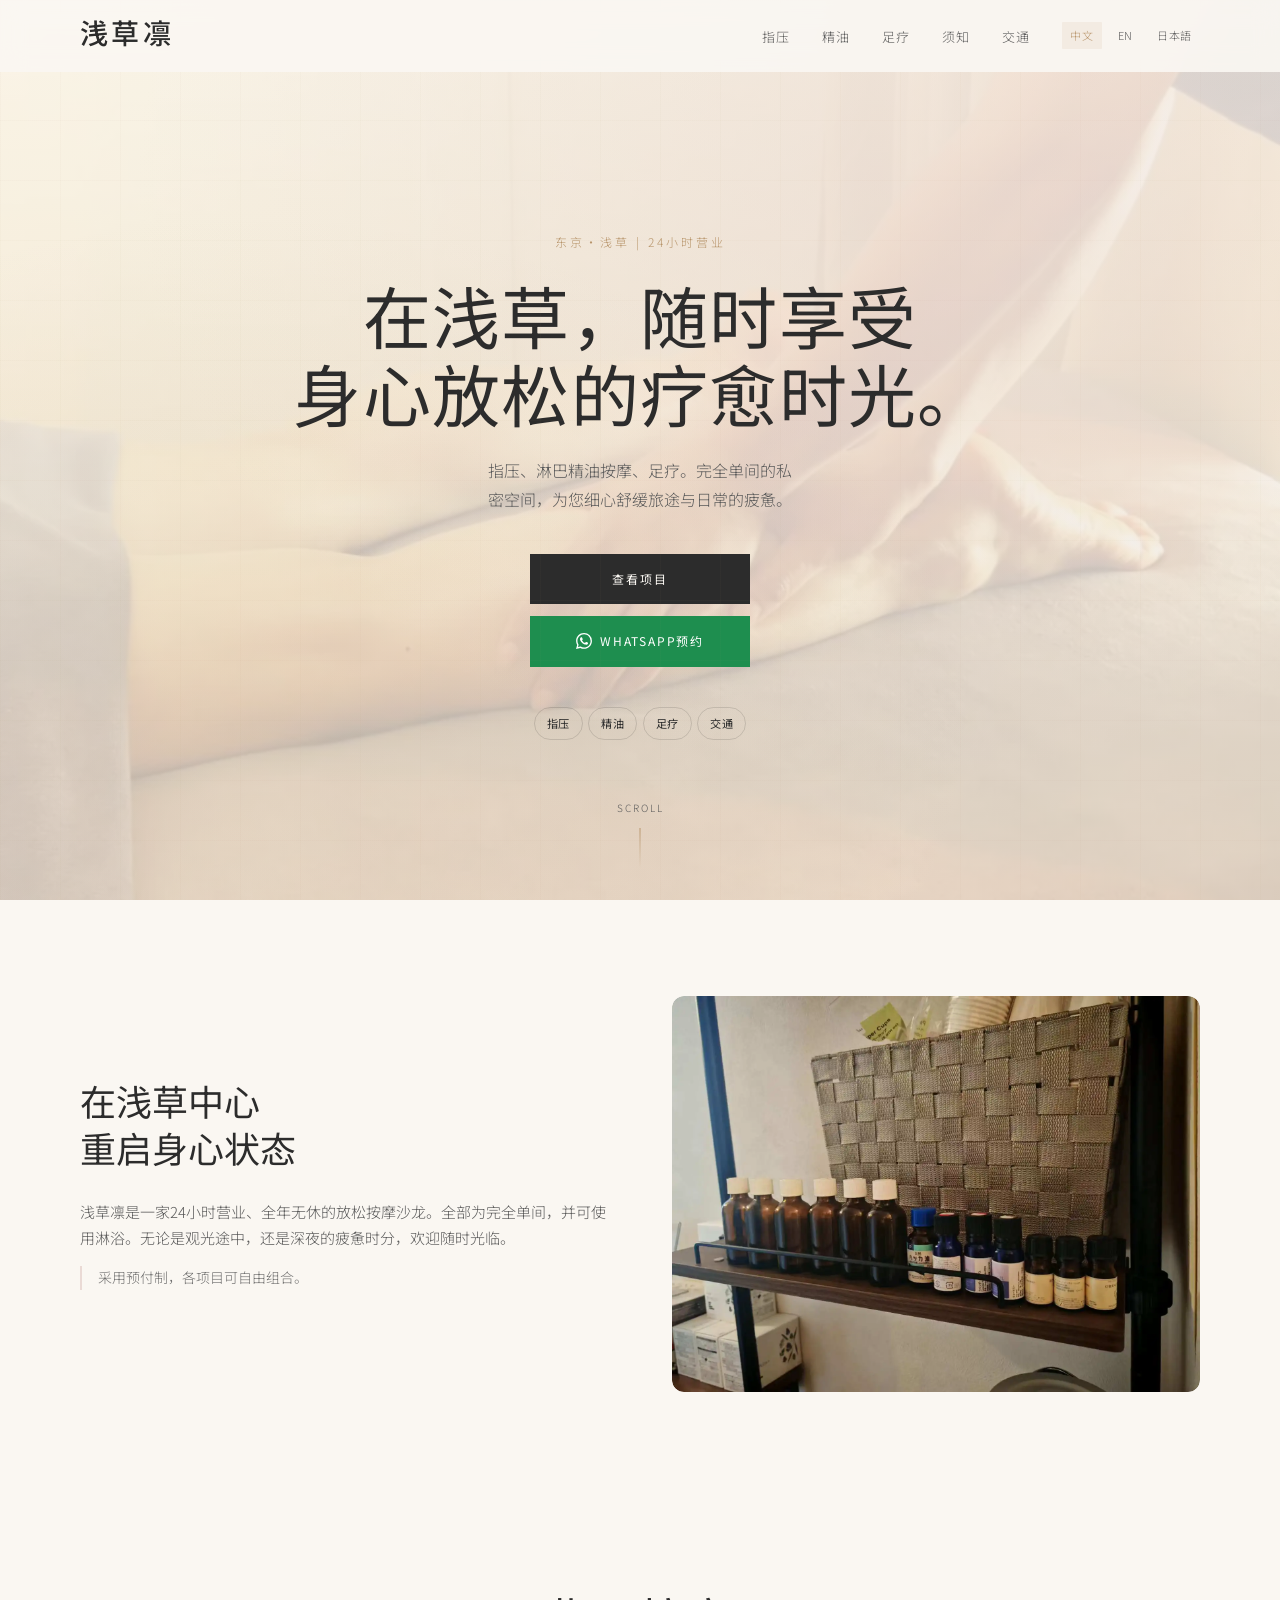
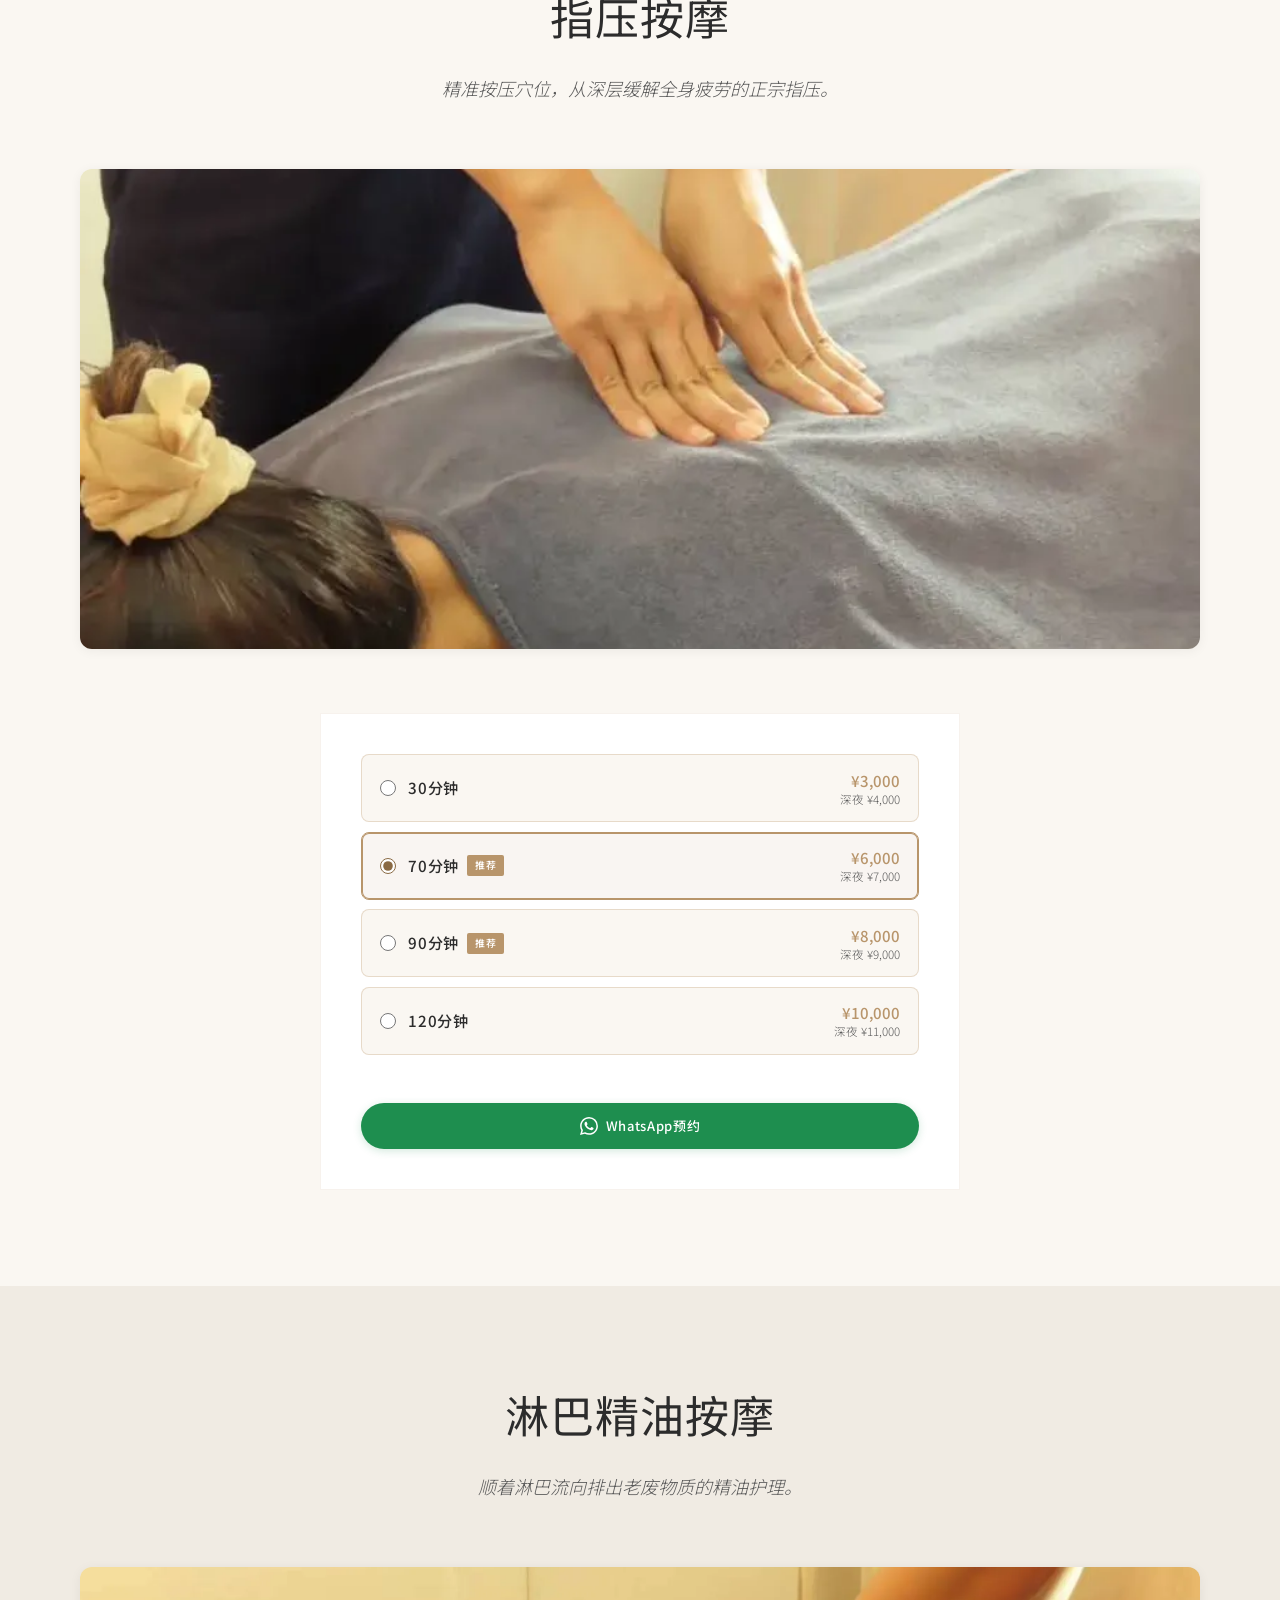
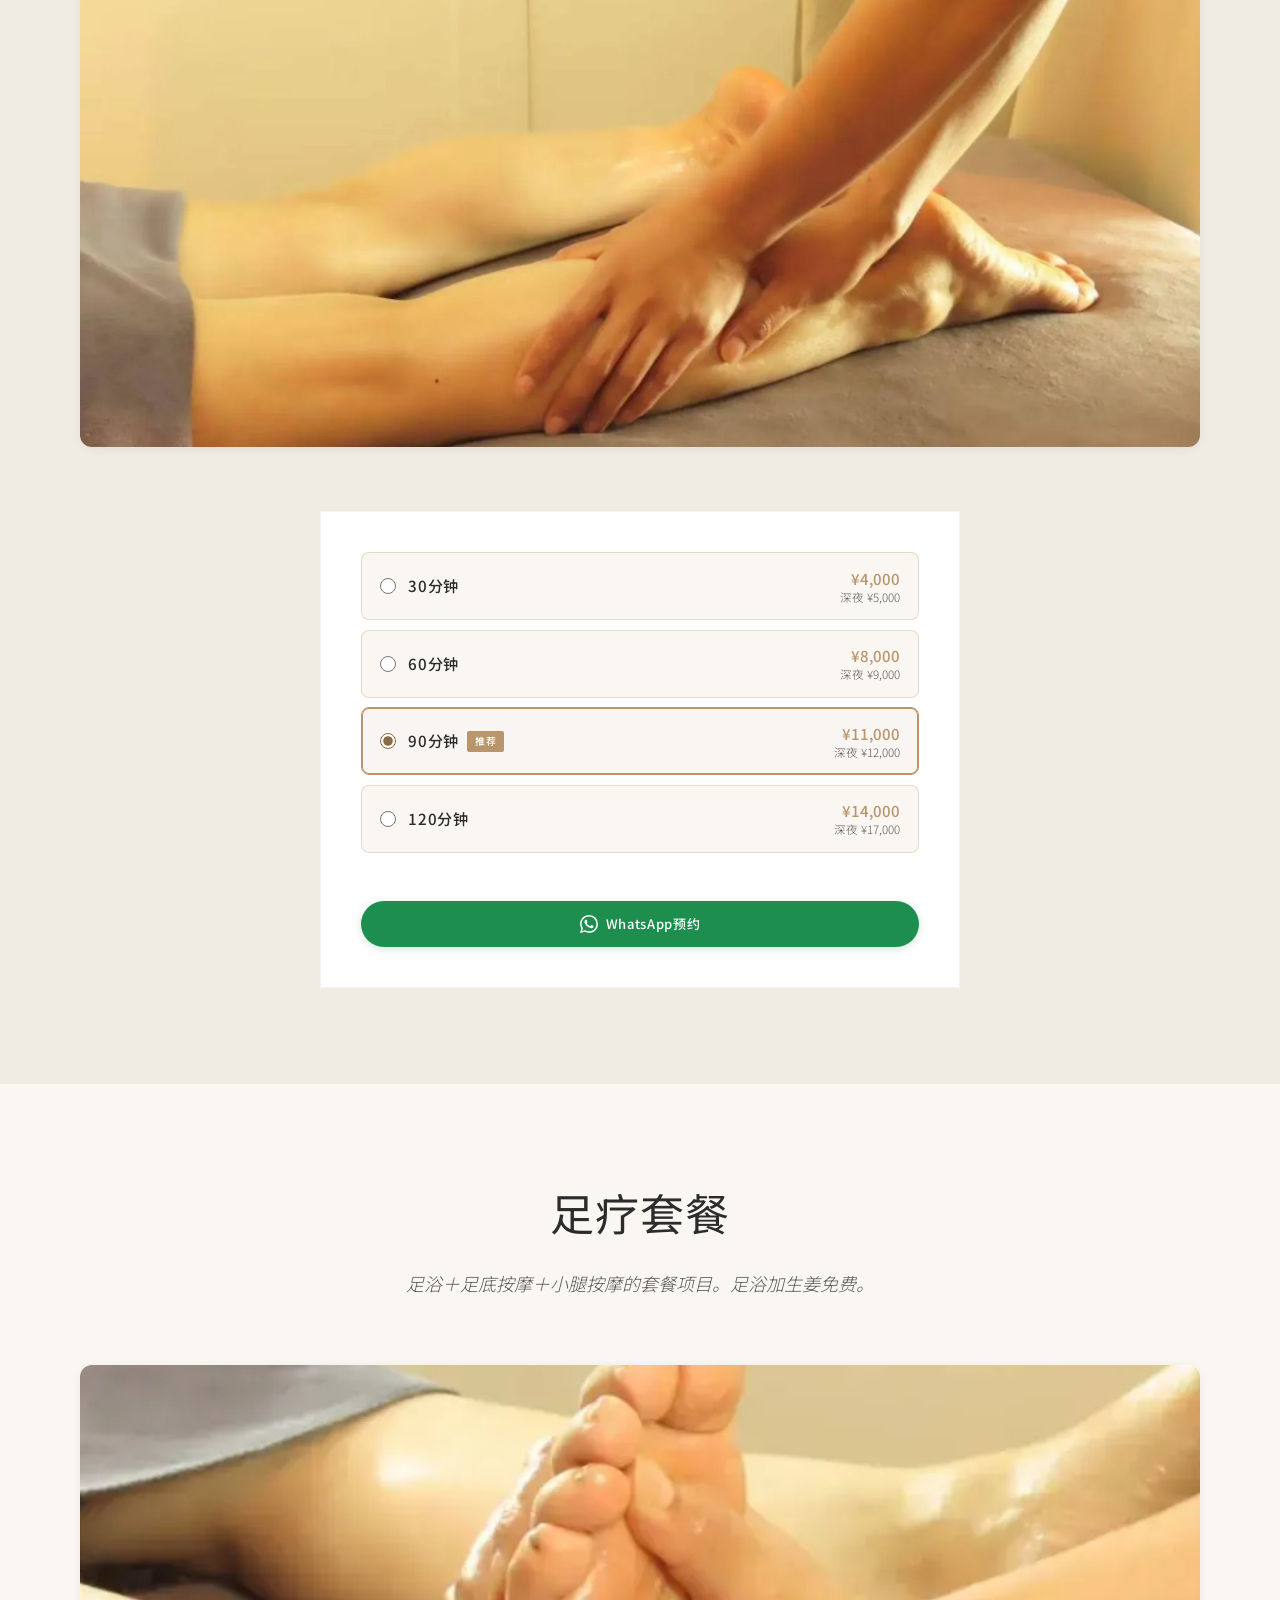
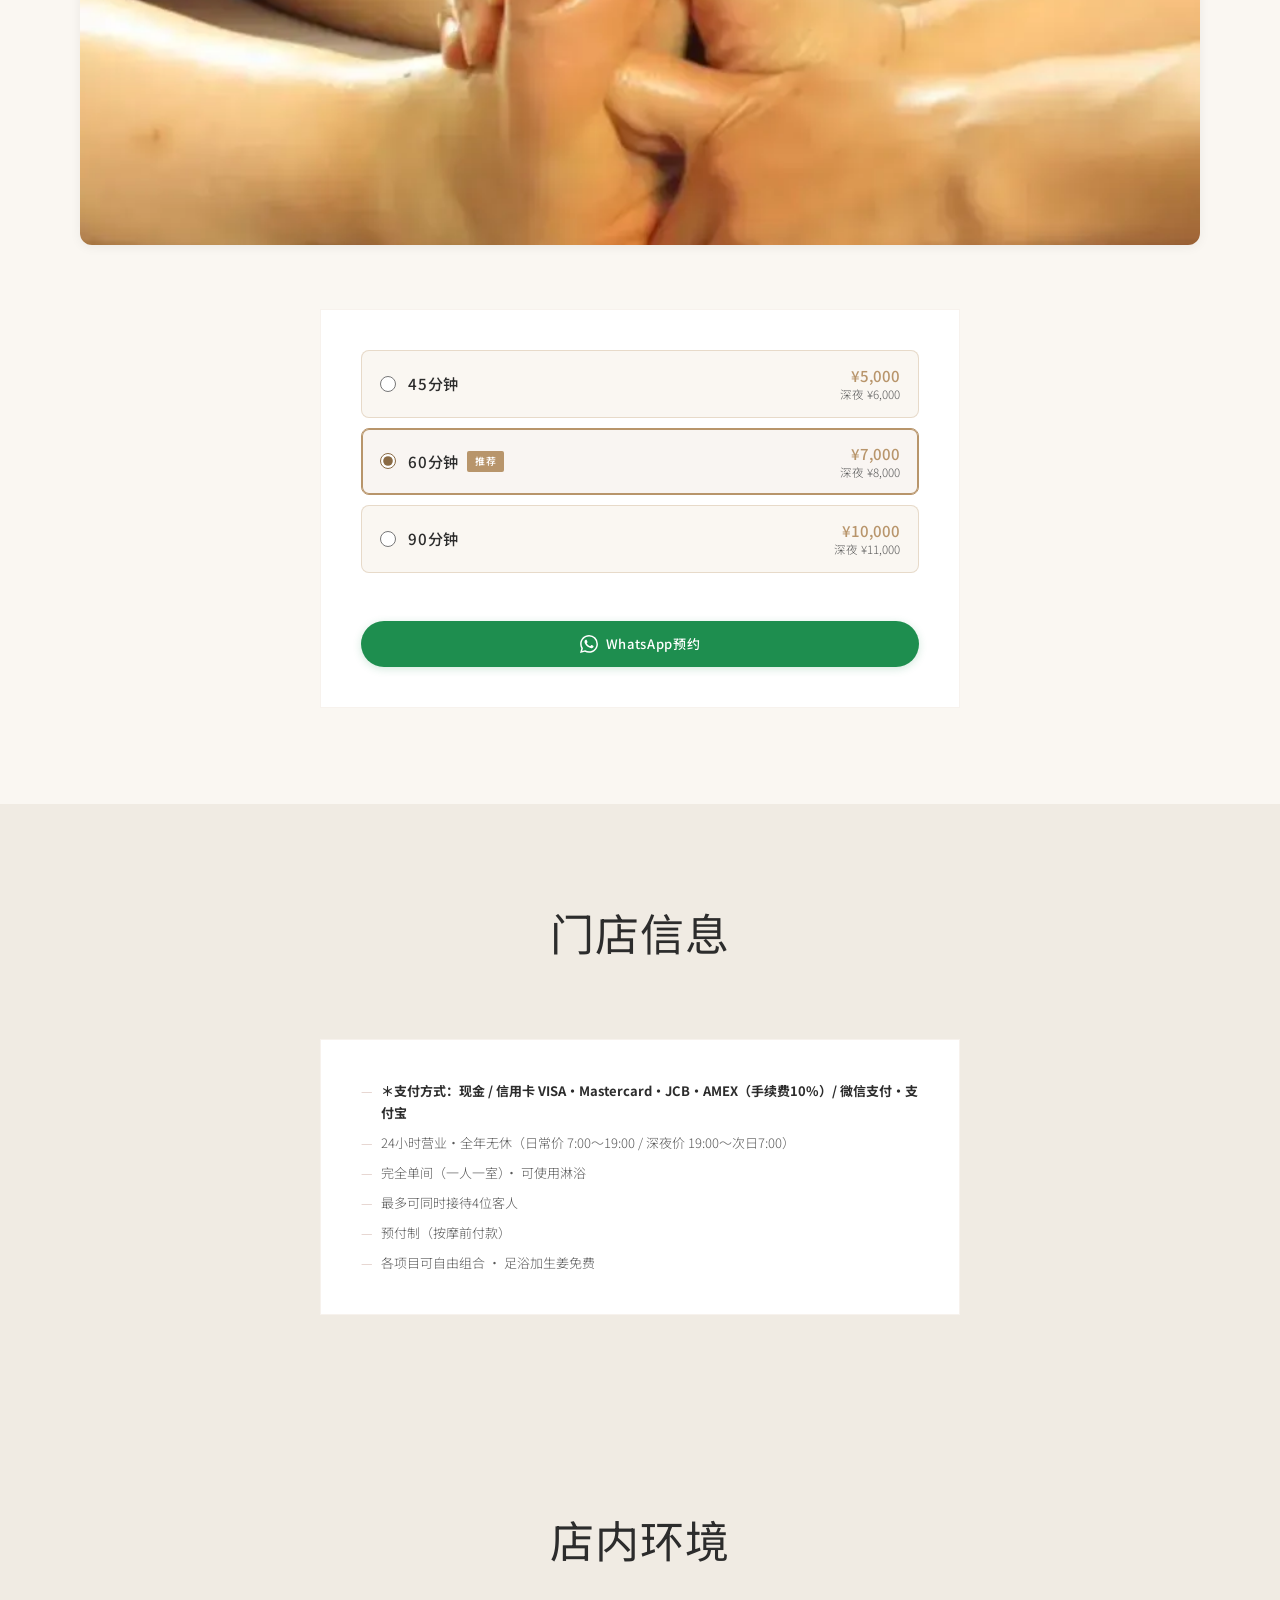
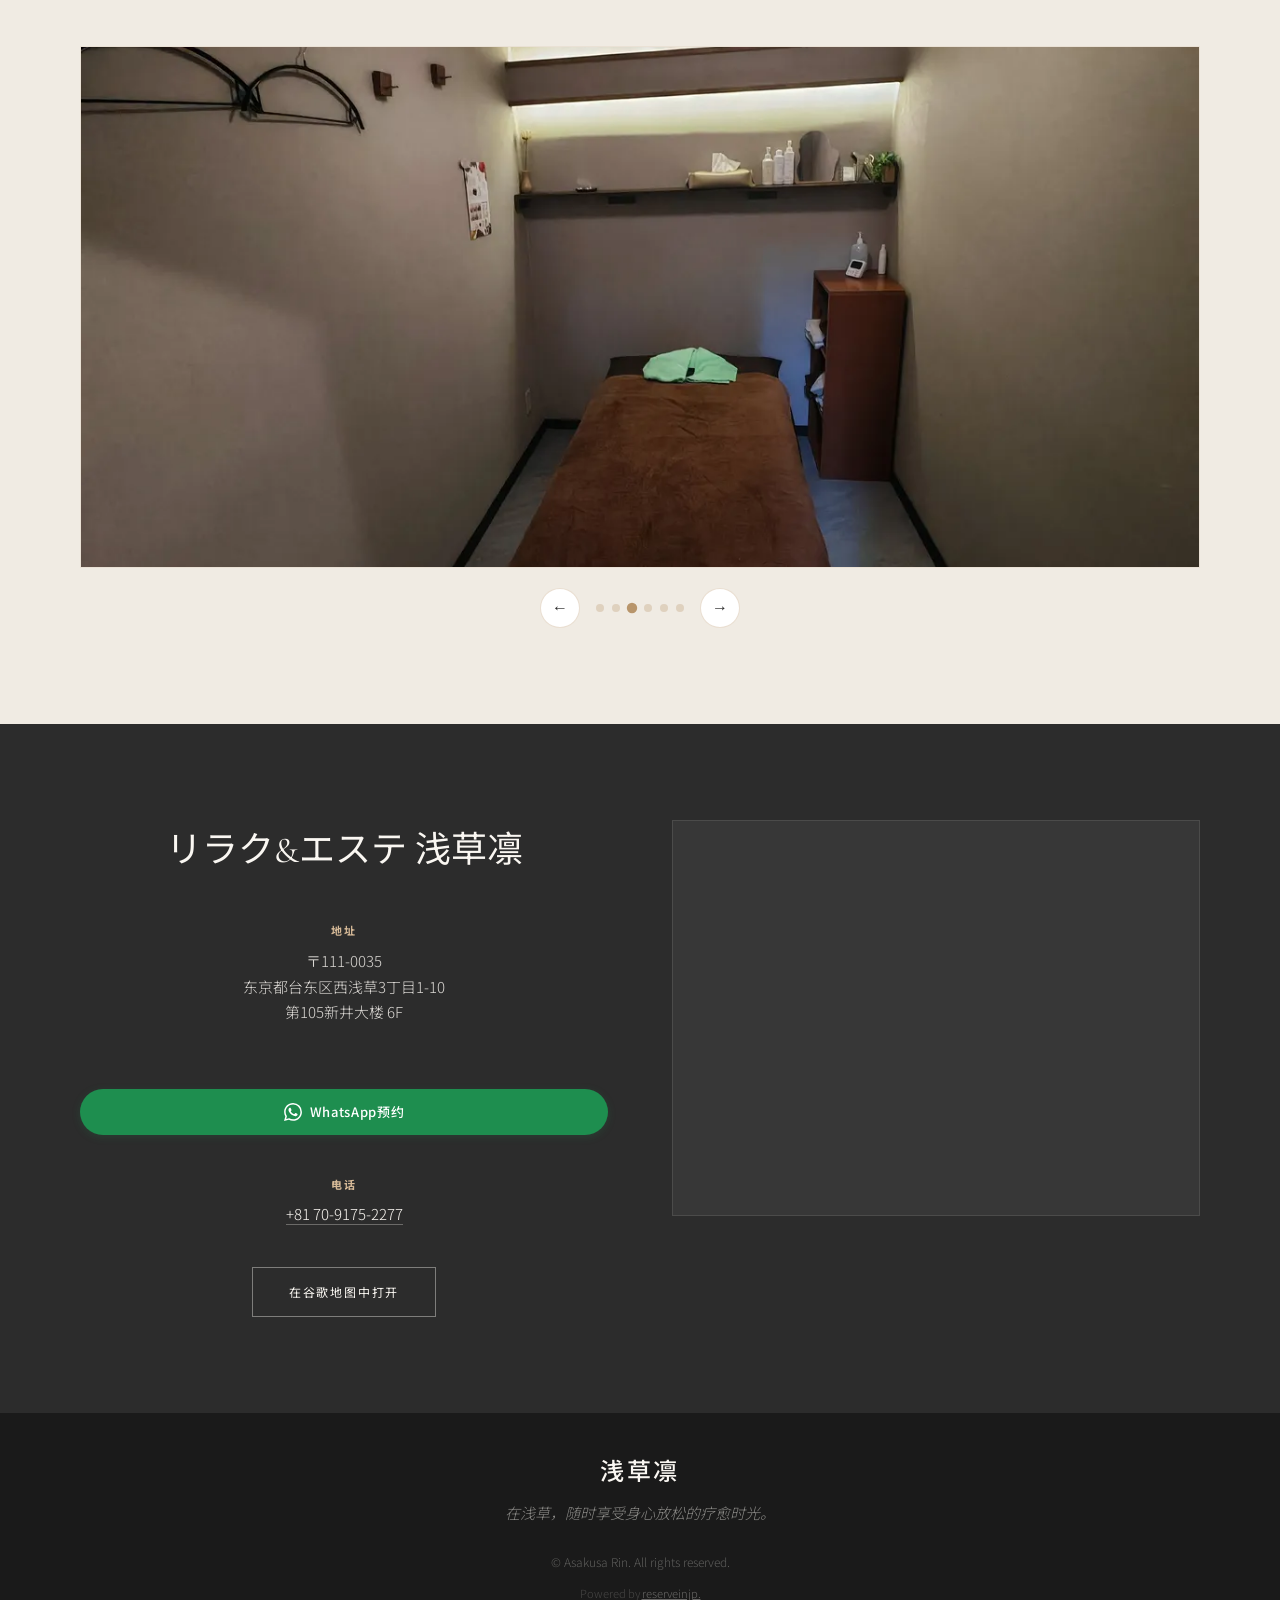
==== commit c7fcd9e6: "Move payment methods to top of info list, mark with asterisk and bold Co-Authored-By: Claude Fable 5" ====
--- a/cn/index.html
+++ b/cn/index.html
@@ -206,11 +206,11 @@
         </header>
         <article class="service-card service-card-wide">
           <ul class="includes">
+            <li><strong>＊支付方式：现金 / 信用卡 VISA·Mastercard·JCB·AMEX（手续费10%）/ 微信支付·支付宝</strong></li>
             <li>24小时营业·全年无休（日常价 7:00〜19:00 / 深夜价 19:00〜次日7:00）</li>
             <li>完全单间（一人一室）· 可使用淋浴</li>
             <li>最多可同时接待4位客人</li>
             <li>预付制（按摩前付款）</li>
-            <li>支付方式：现金 / 信用卡 VISA·Mastercard·JCB·AMEX（手续费10%）/ 微信支付·支付宝</li>
             <li>各项目可自由组合 · 足浴加生姜免费</li>
           </ul>
         </article>
--- a/styles.css
+++ b/styles.css
@@ -793,6 +793,11 @@
 .service-card-wide {
   max-width: 640px;
   margin-inline: auto;
+}
+
+.includes strong {
+  font-weight: 700;
+  color: var(--charcoal);
 }
 
 .option-rows {
